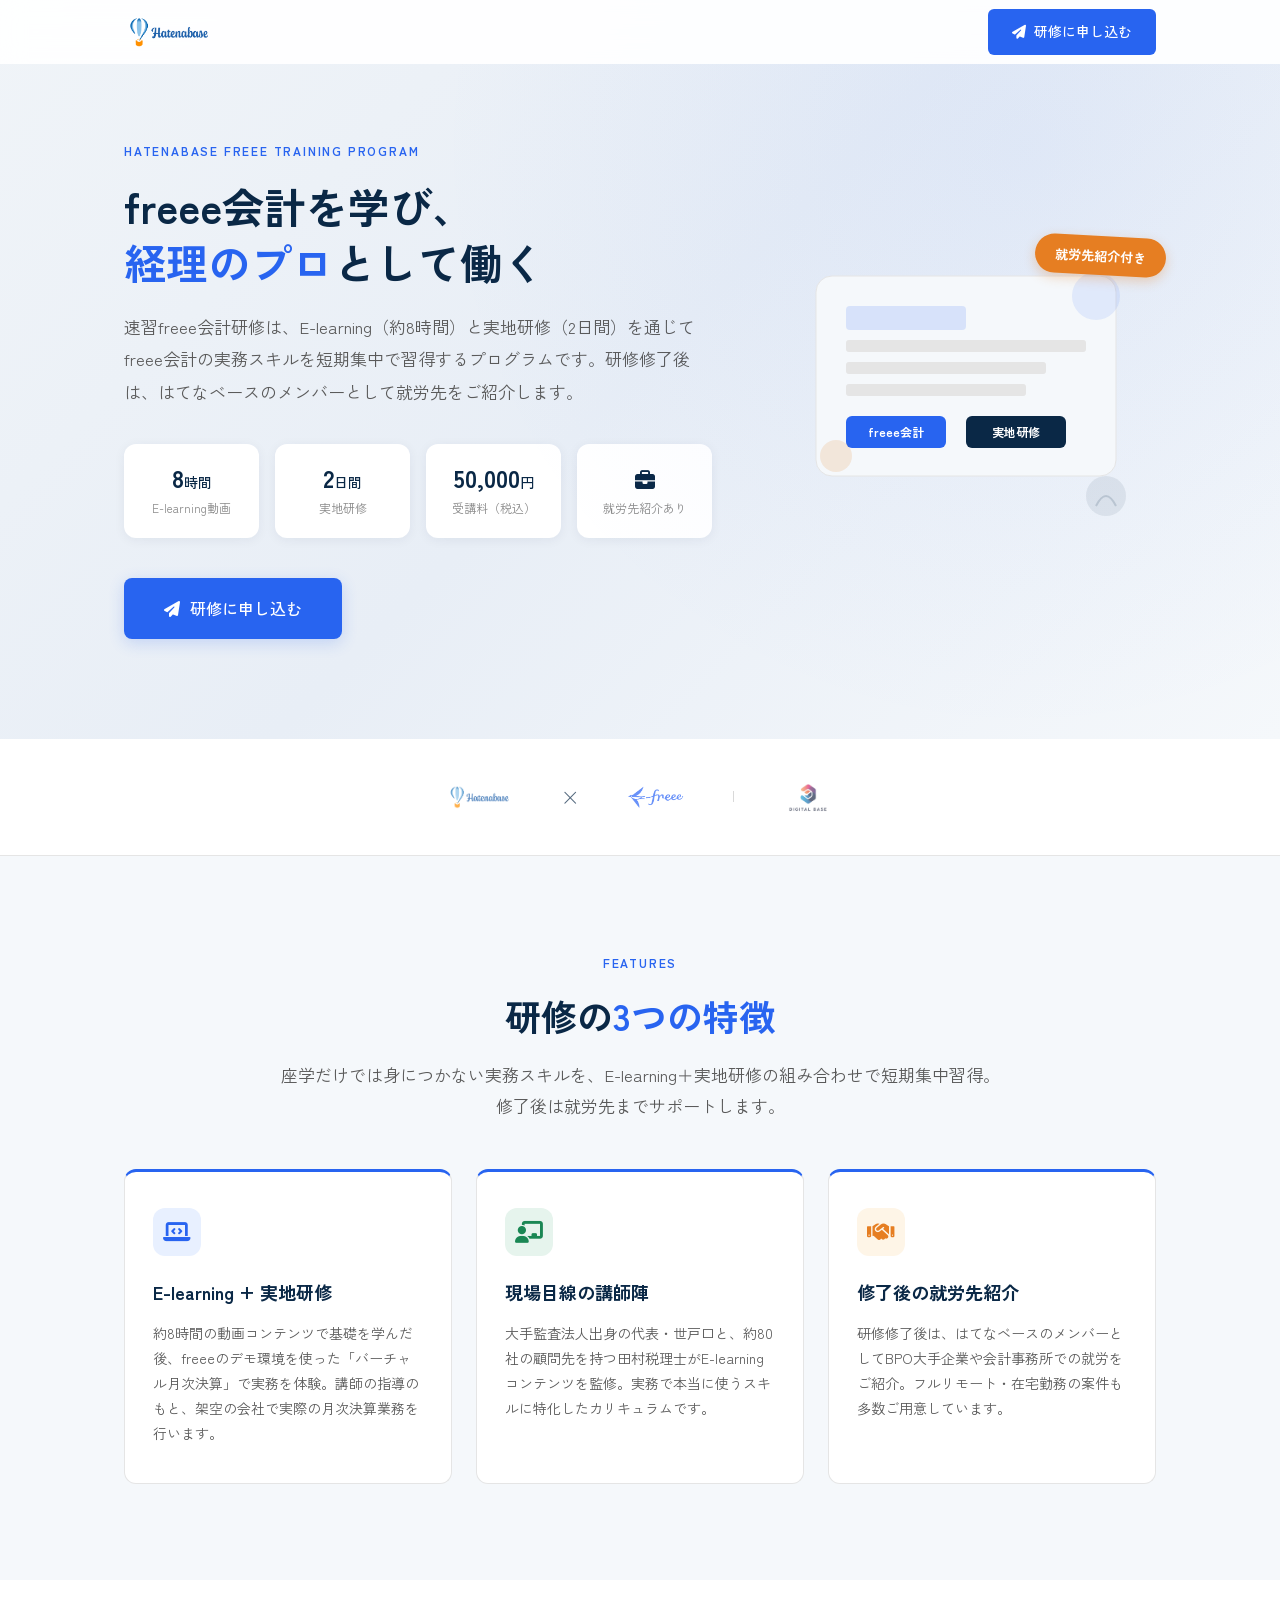
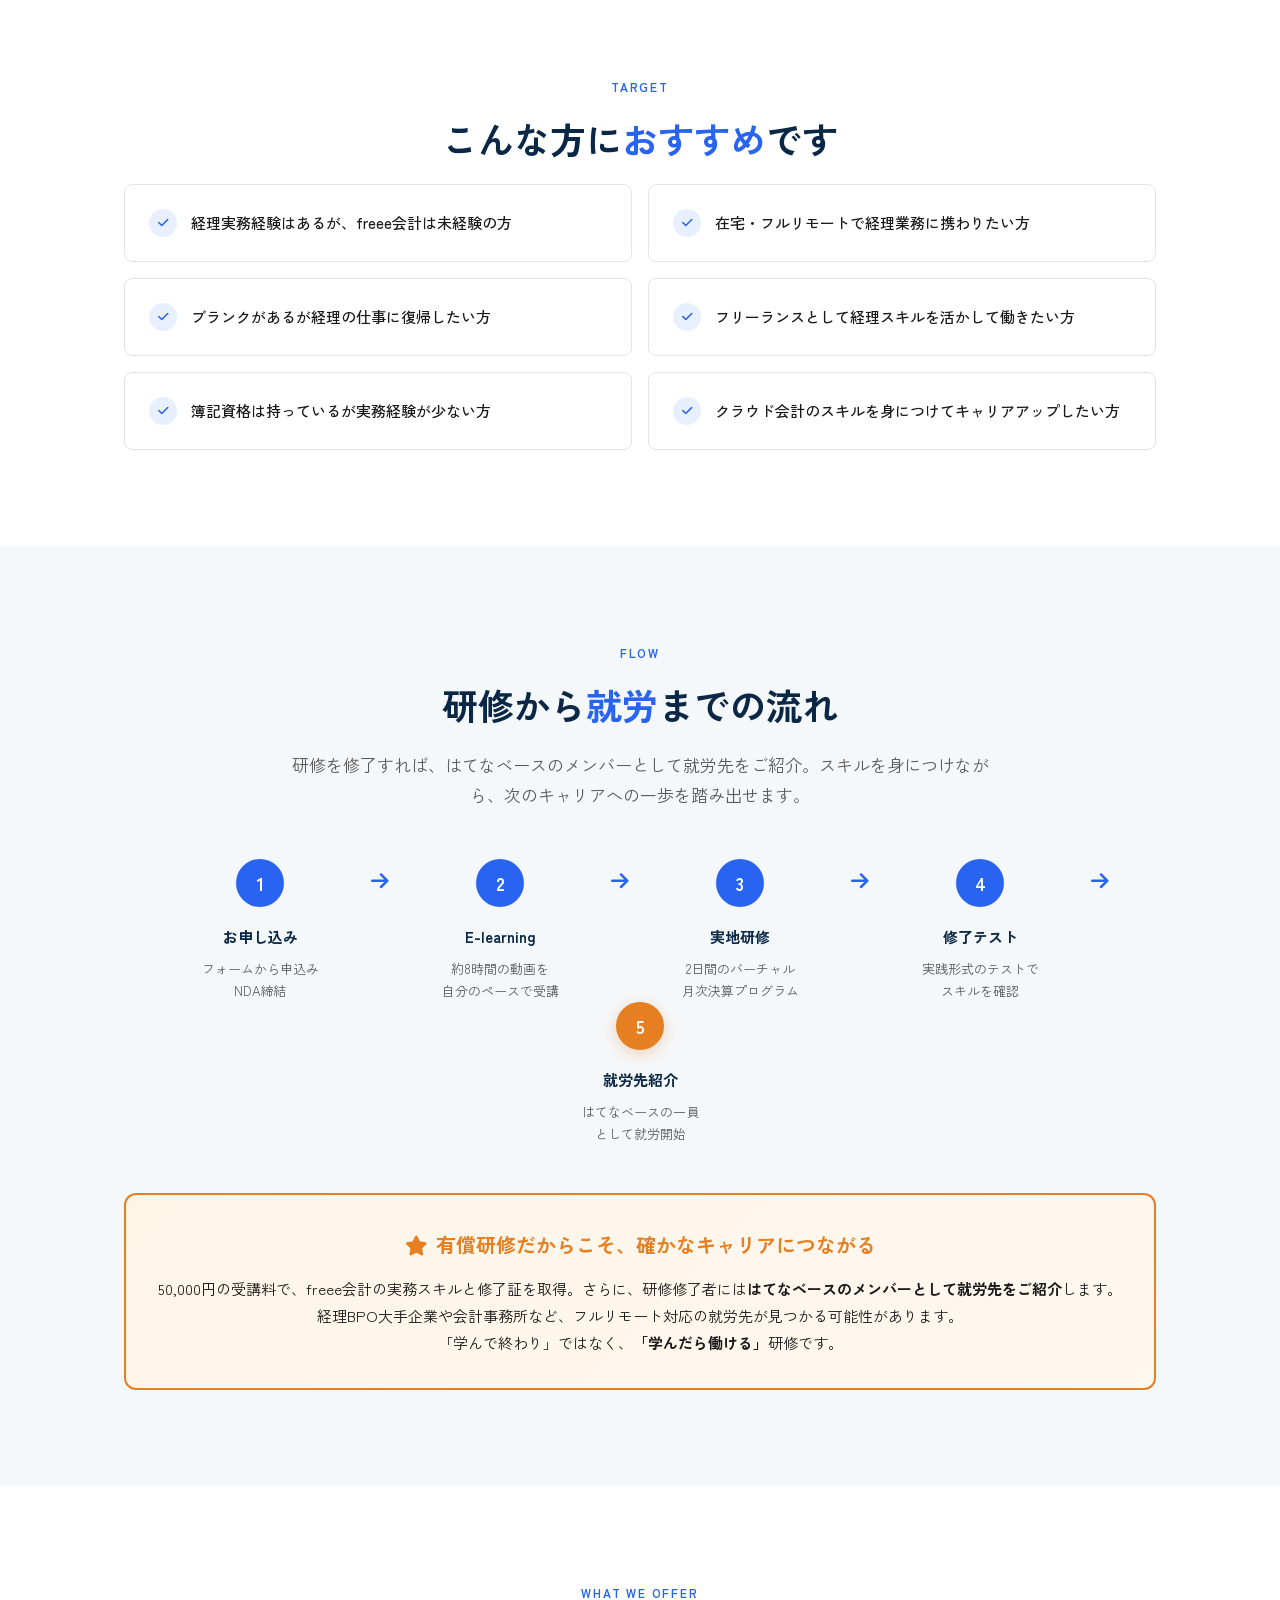
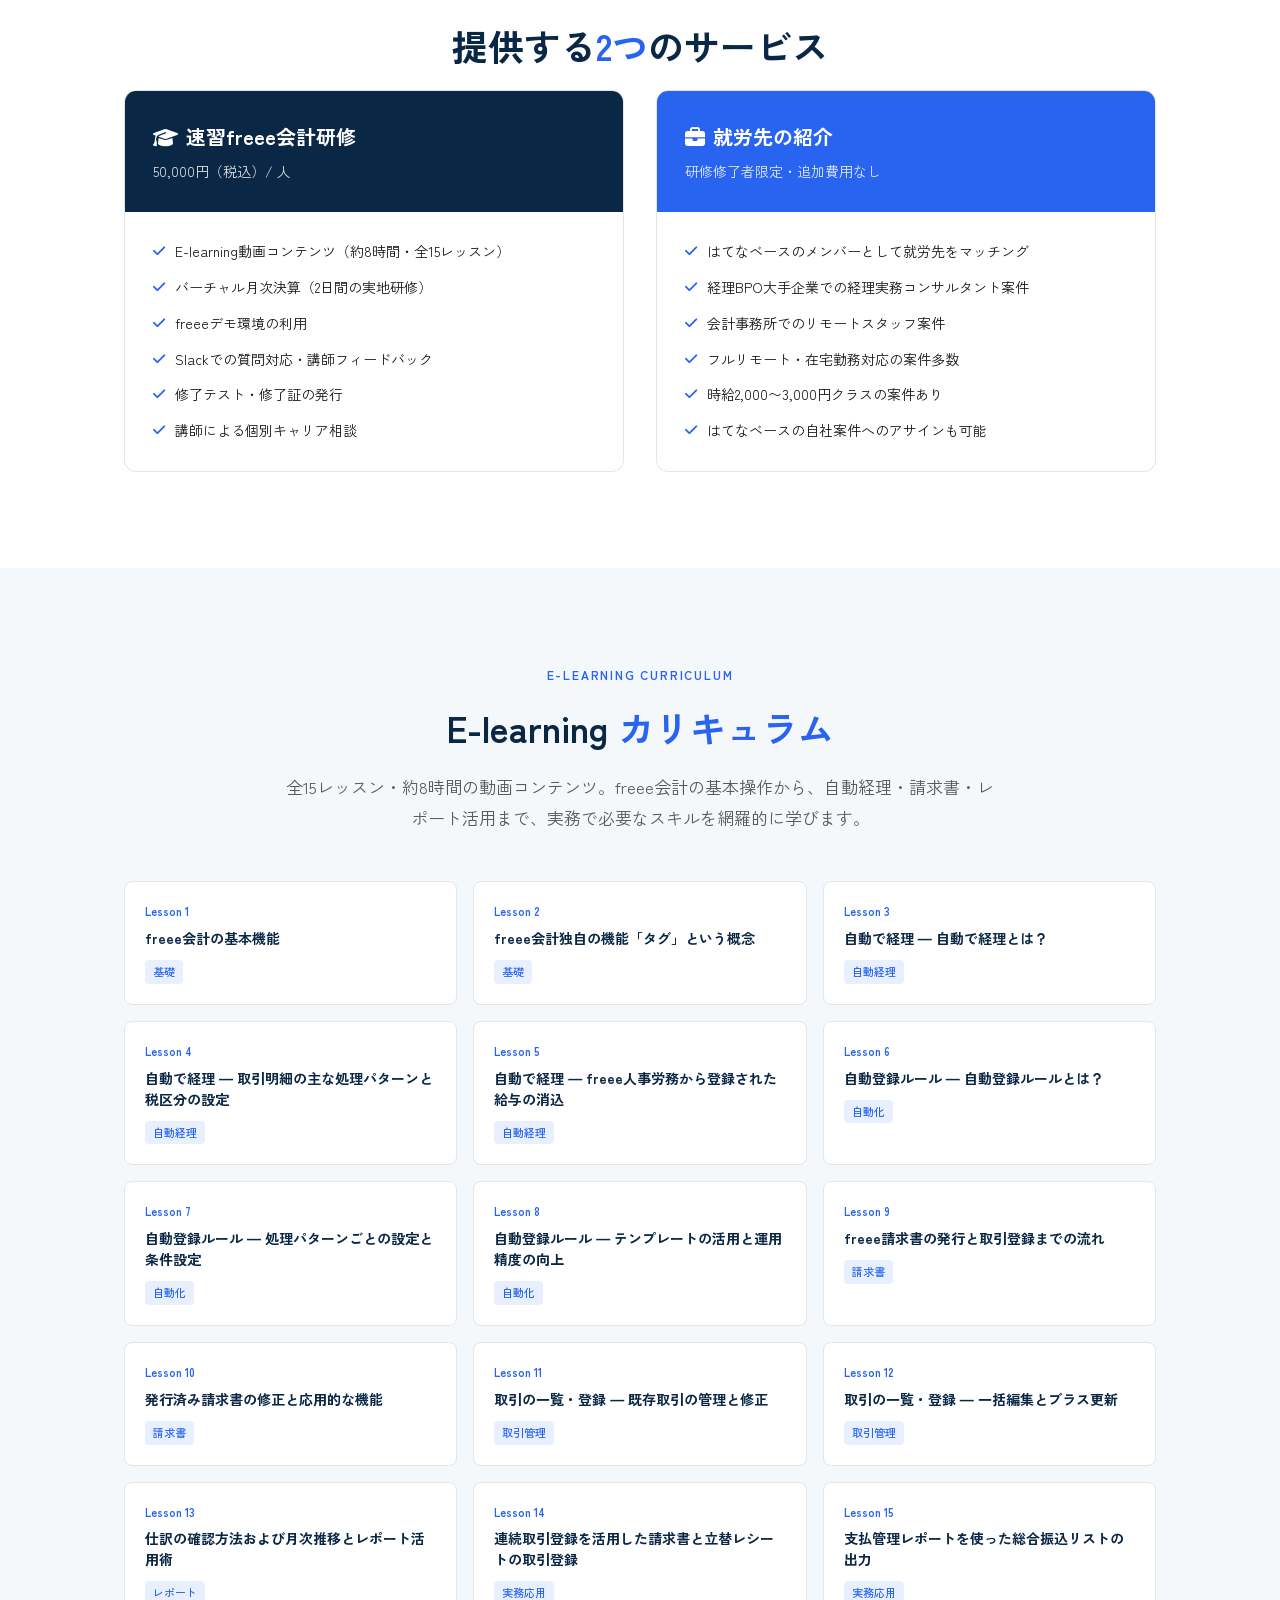
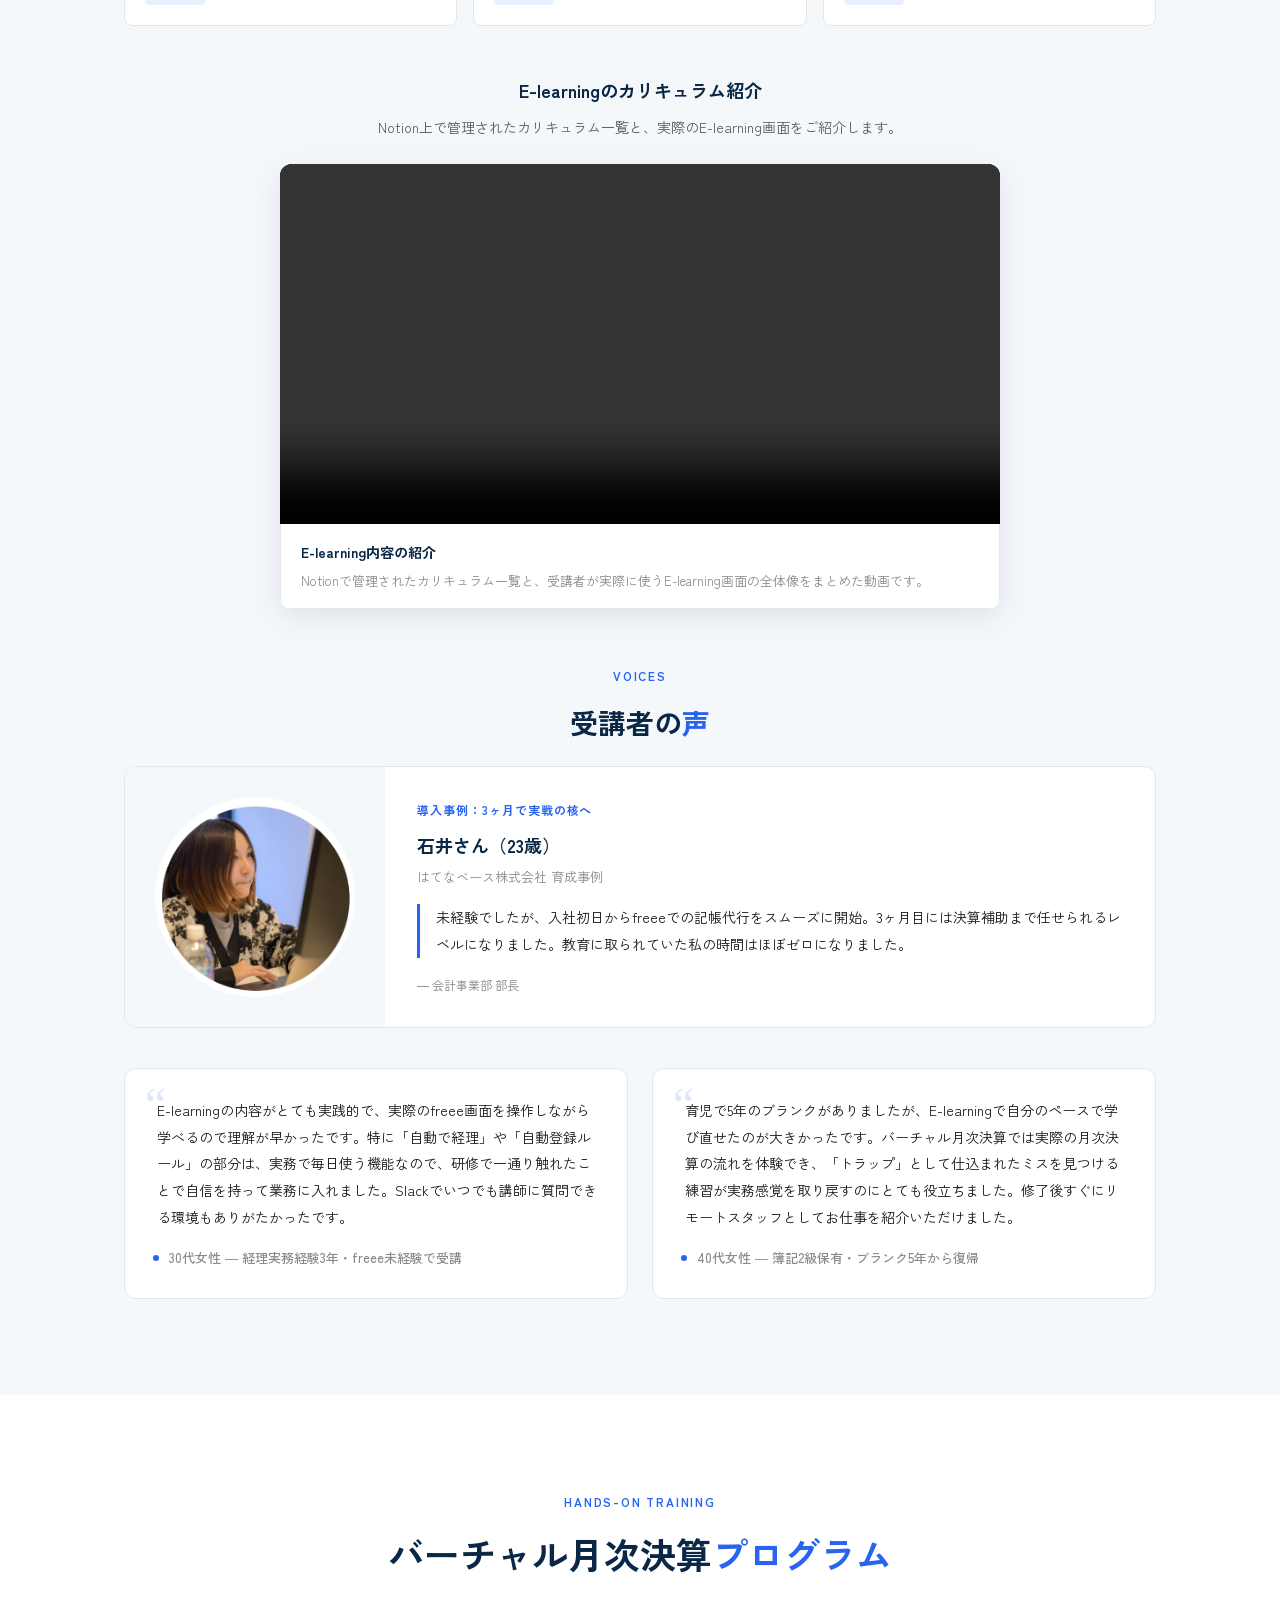
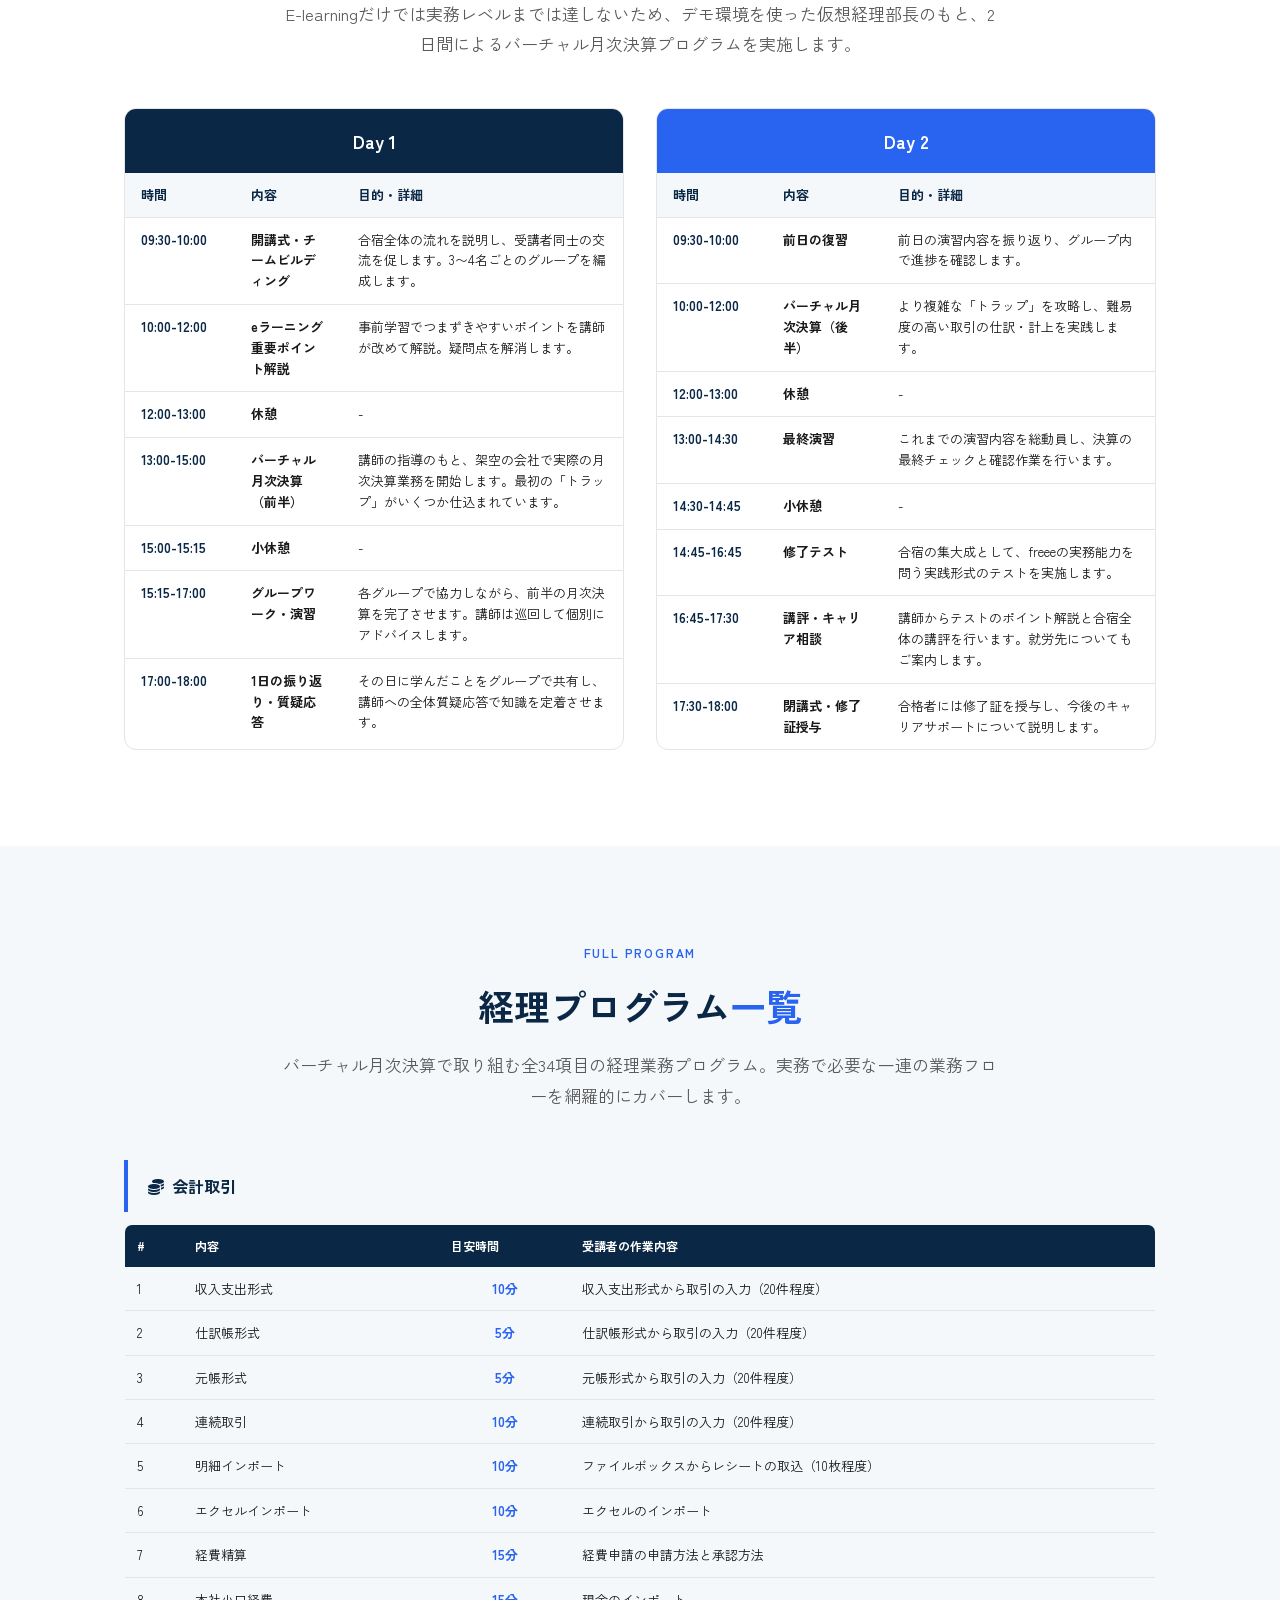
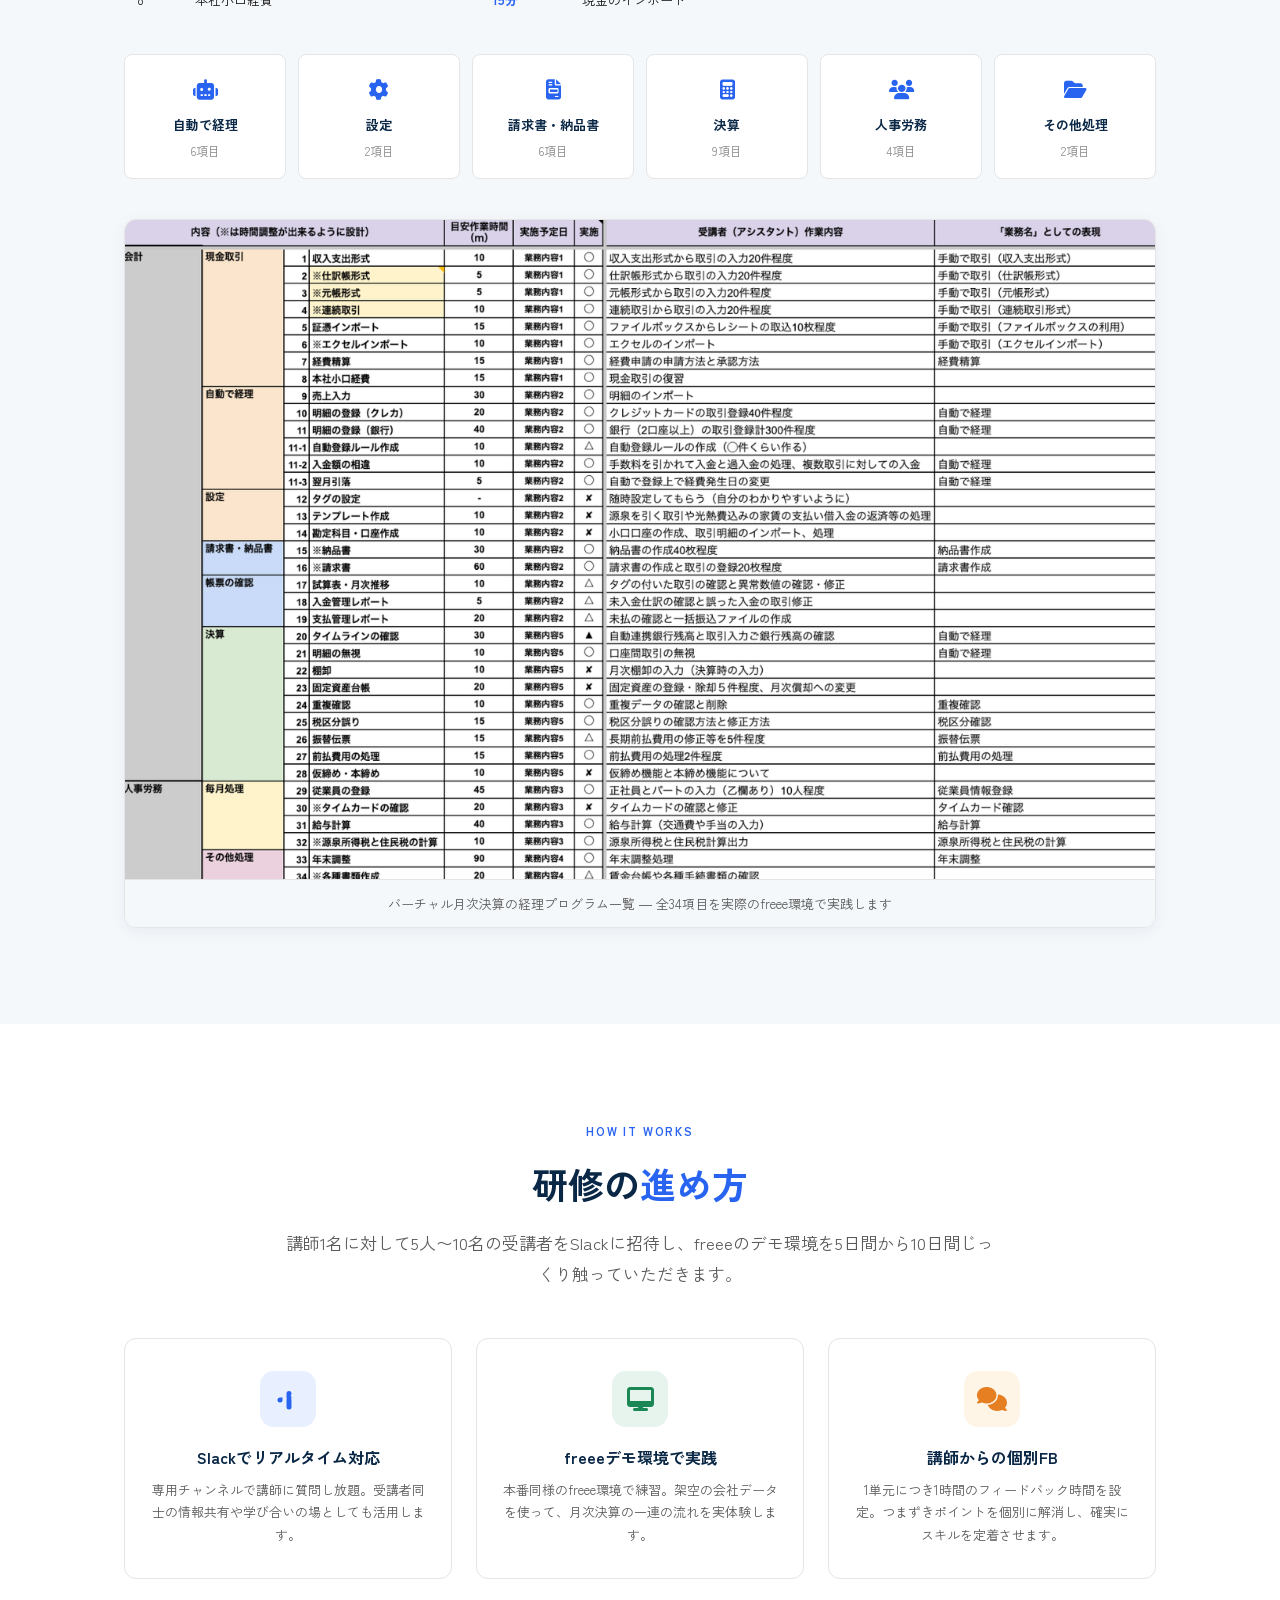
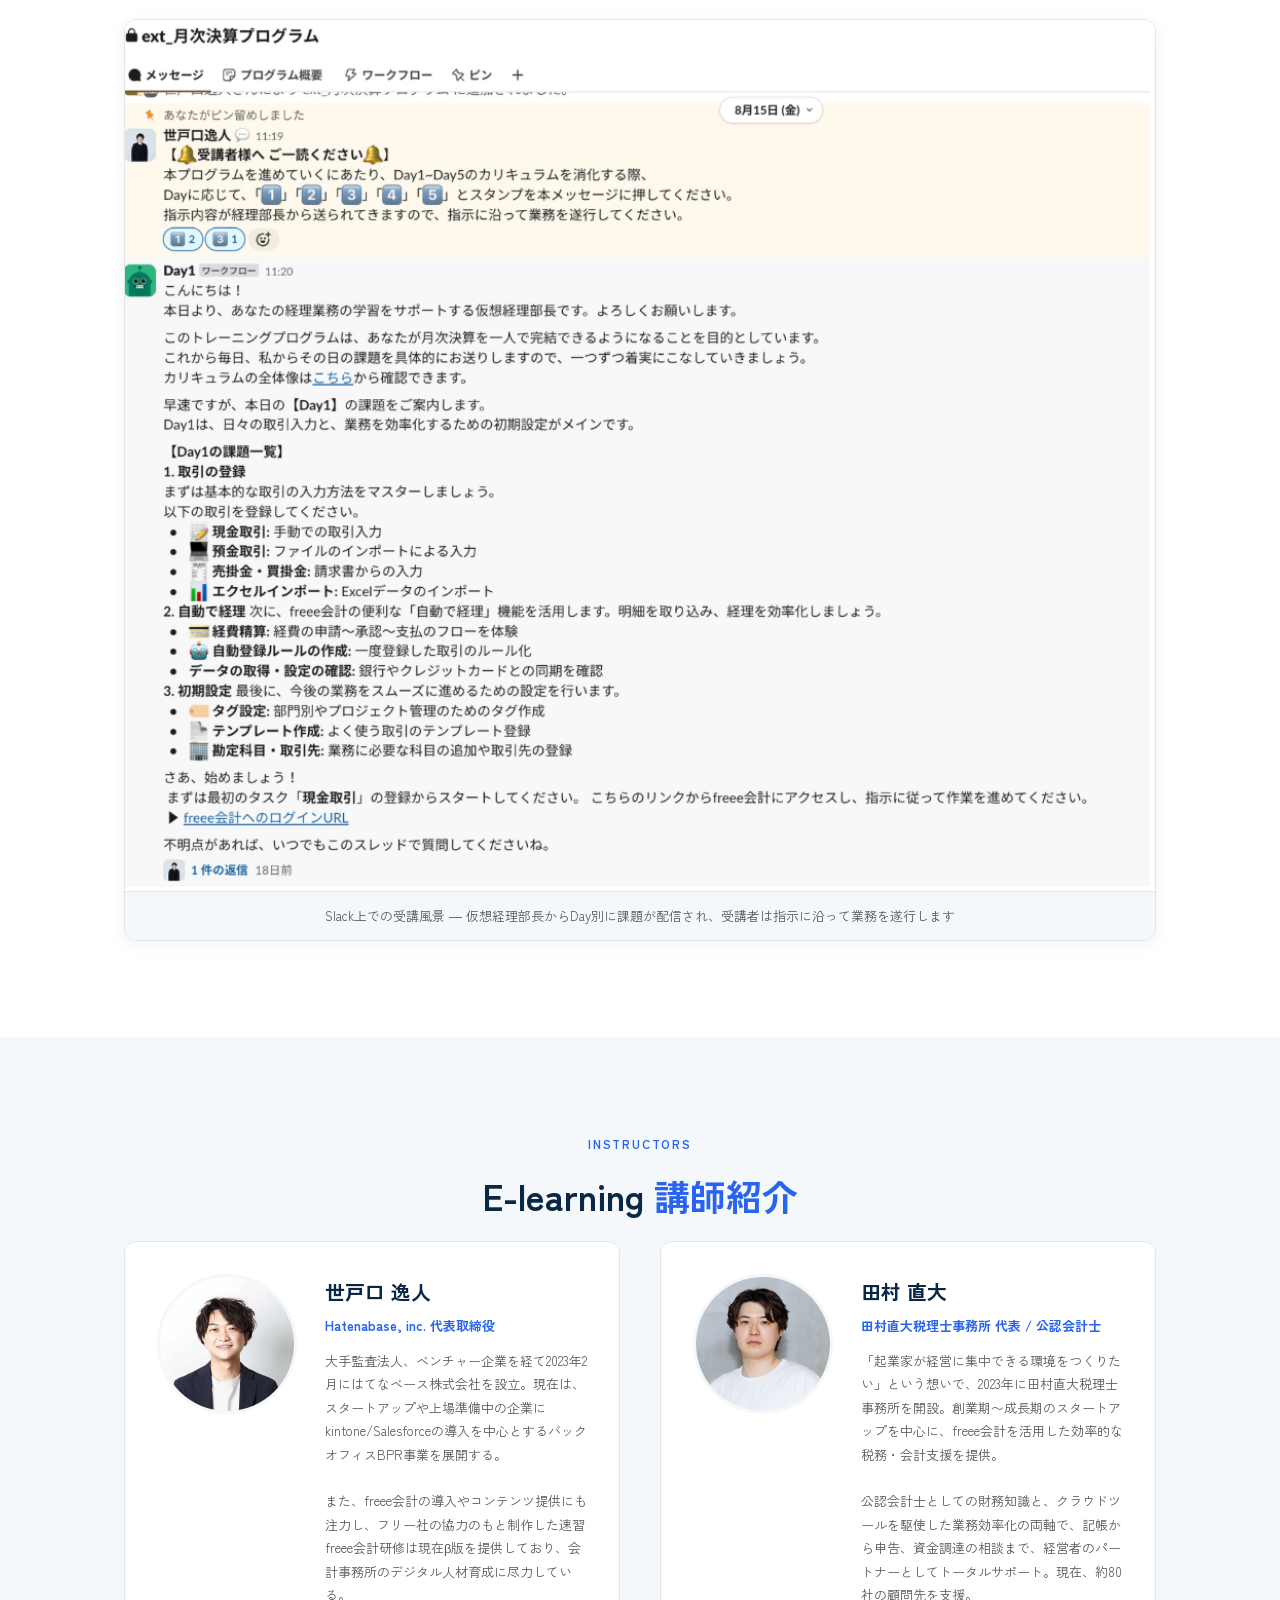
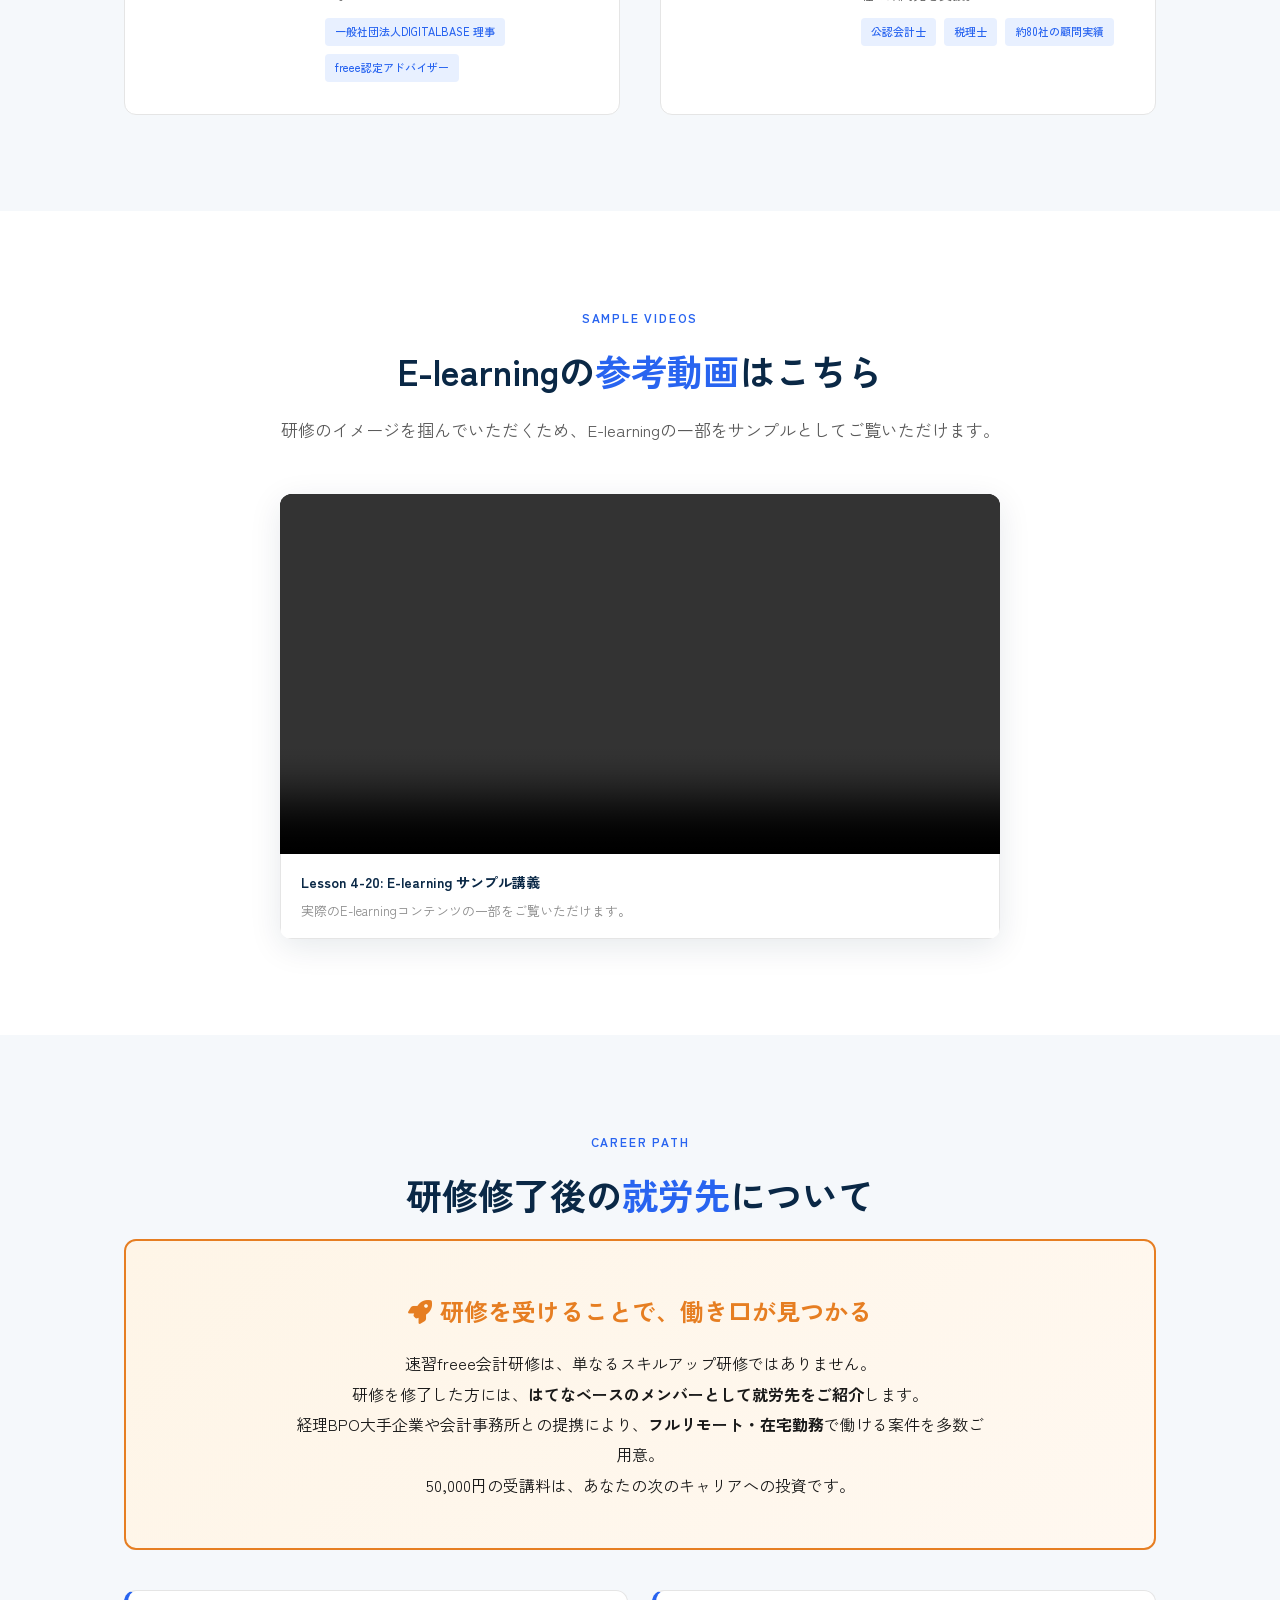
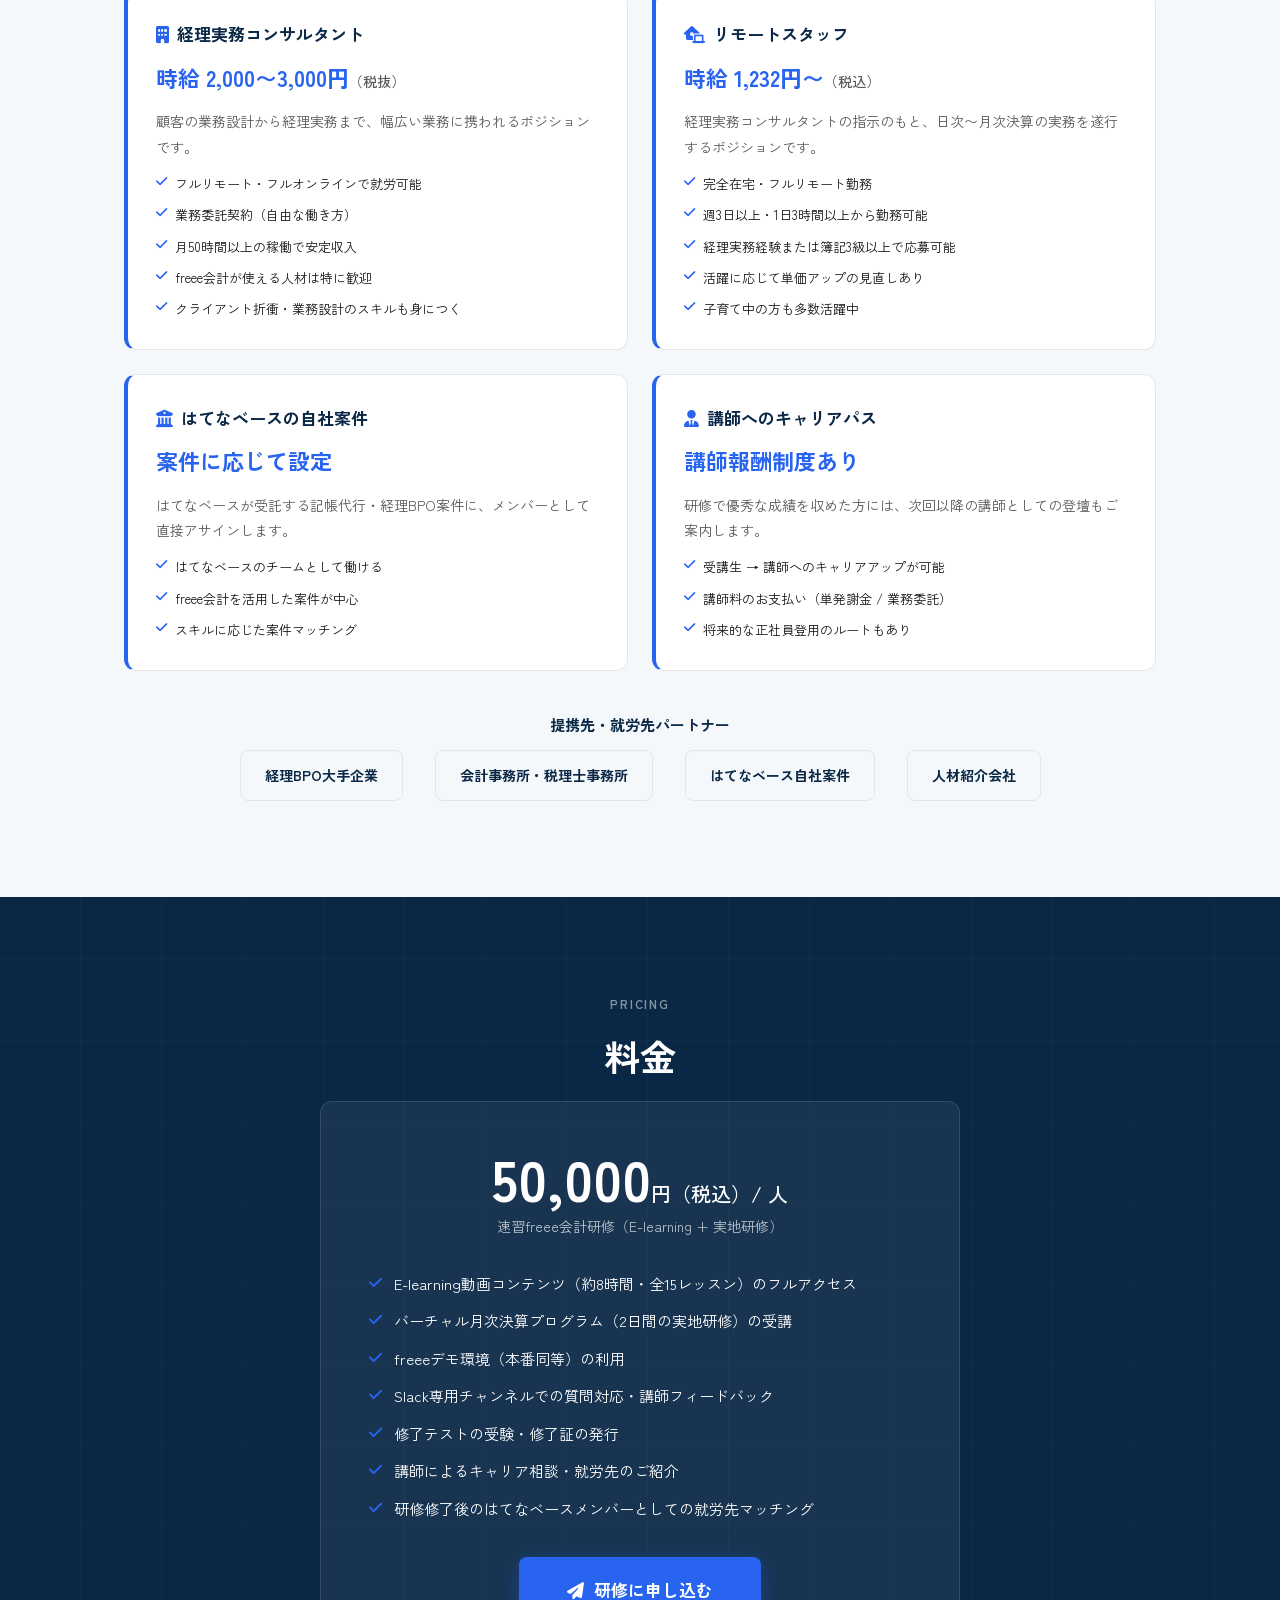
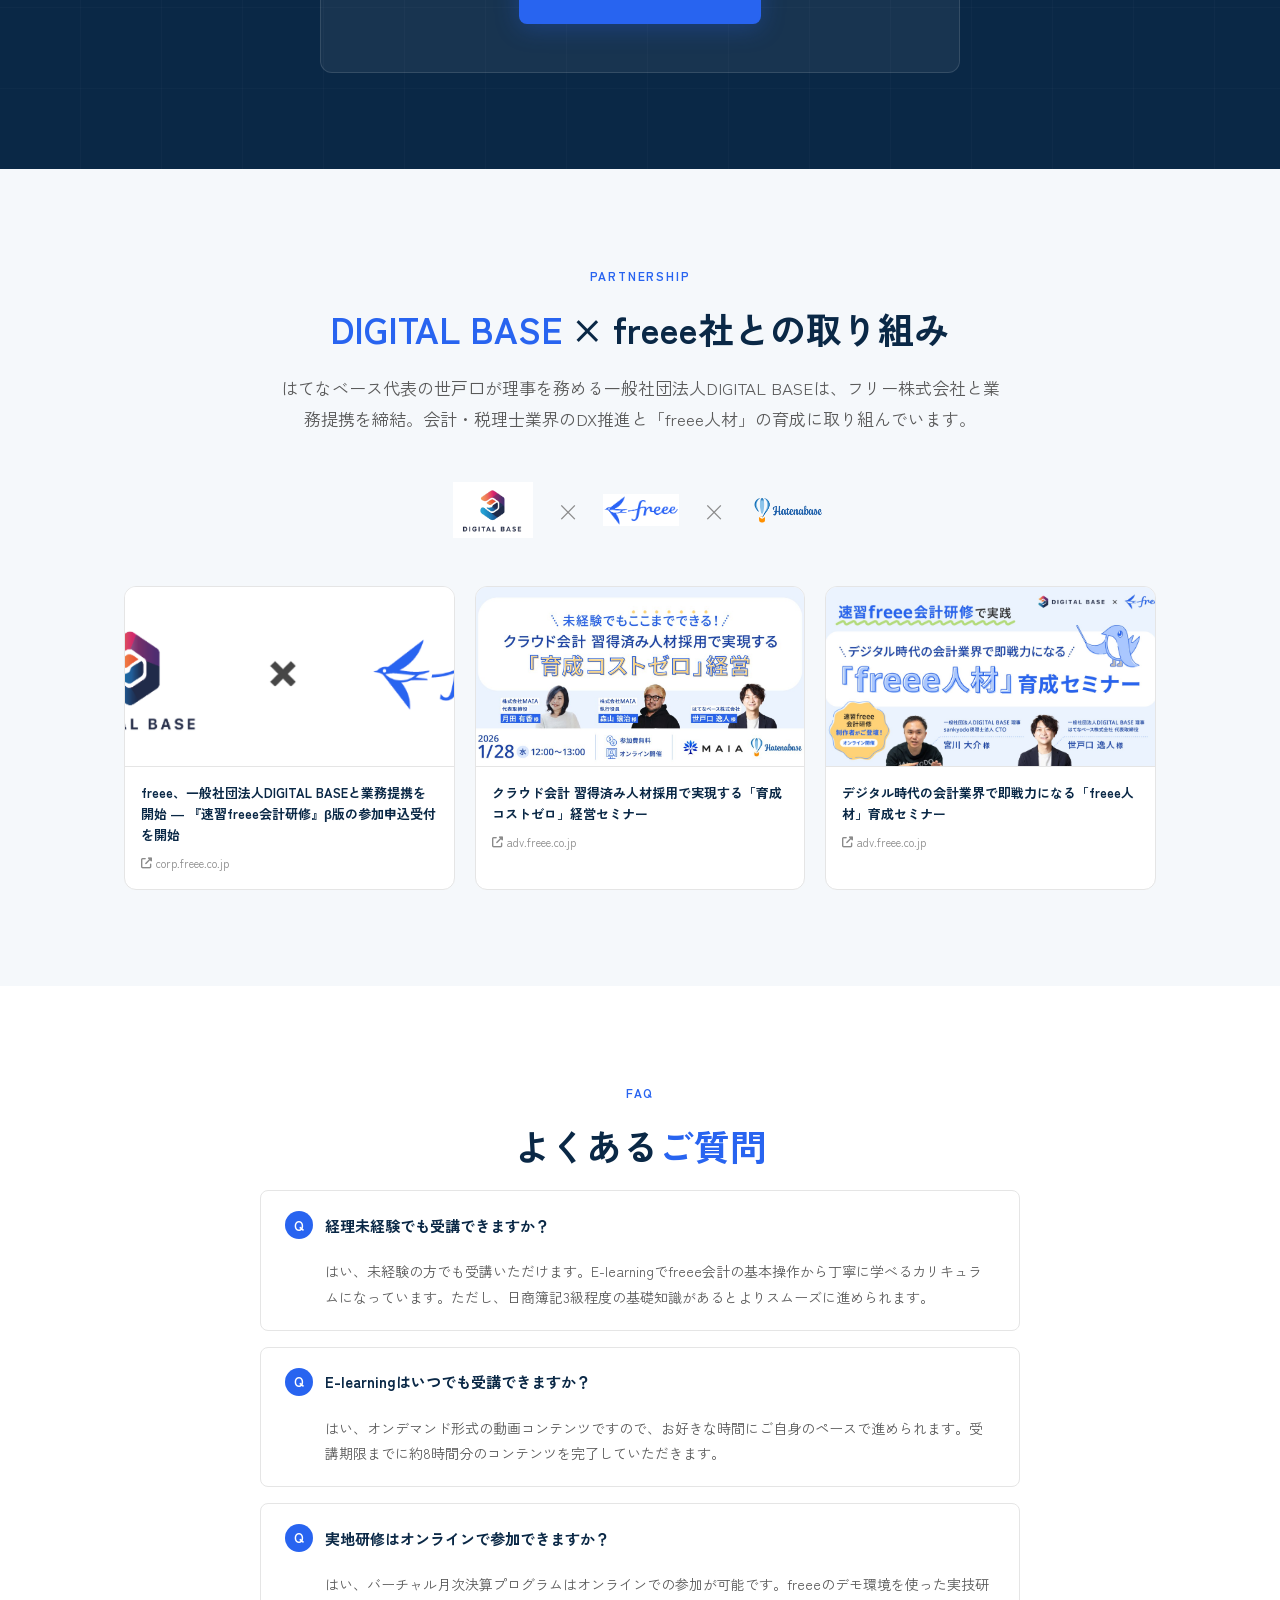
==== index.html @ 2924a0db "PDFスライド画像（pdf-page-54）をE-learningセクションから削除 Co-Authored-By: Claude Opus 4.6 <noreply@anthropic.com>" ====
<!DOCTYPE html>
<html lang="ja">
<head>
<meta charset="utf-8"/>
<meta name="viewport" content="width=device-width, initial-scale=1.0"/>
<title>速習freee会計研修 | Hatenabase, inc.</title>
<meta name="description" content="freee会計の実務スキルをE-learning＋実地研修で習得。研修修了後は就労先をご紹介。受講料50,000円（税込）。はてなベース株式会社が提供する会計人材育成プログラム。"/>
<link rel="preconnect" href="https://fonts.googleapis.com"/>
<link rel="preconnect" href="https://fonts.gstatic.com" crossorigin=""/>
<link href="https://fonts.googleapis.com/css2?family=Zen+Kaku+Gothic+New:wght@300;400;500;700&display=swap" rel="stylesheet"/>
<link href="https://cdnjs.cloudflare.com/ajax/libs/font-awesome/6.4.0/css/all.min.css" rel="stylesheet"/>
<style>
/* ===== Reset ===== */
*,*::before,*::after{box-sizing:border-box}
body,h1,h2,h3,h4,p,ul,ol,li,figure,blockquote,dl,dd{margin:0;padding:0}
img{max-width:100%;display:block}
a{text-decoration:none;color:inherit}
ul{list-style:none}
table{border-collapse:collapse;width:100%}

/* ===== Tokens ===== */
:root{
  --navy:#0A2846;
  --navy-90:rgba(10,40,70,0.9);
  --navy-06:rgba(10,40,70,0.06);
  --navy-12:rgba(10,40,70,0.12);
  --text:#191919;
  --sub:#5a5a5a;
  --muted:#8a8a8a;
  --border:#e5e5e5;
  --bg:#f5f8fb;
  --white:#ffffff;
  --accent:#2864F0;
  --accent-light:#e8f0ff;
  --green:#1a8754;
  --green-light:#e6f4ed;
  --orange:#e67e22;
  --orange-light:#fef5e7;
  --font:"Zen Kaku Gothic New",sans-serif;
  --ease:cubic-bezier(.25,.46,.45,.94);
  --r:12px;
  --r-sm:8px;
}
body{font-family:var(--font);font-size:16px;line-height:1.8;color:var(--text);background:var(--white);-webkit-font-smoothing:antialiased;overflow-x:hidden}

/* ===== Layout ===== */
.s-container{max-width:1080px;margin:0 auto;padding:0 24px}
.s-section{padding:96px 0}
.s-center{text-align:center}

/* ===== Typography ===== */
.s-eyebrow{font-size:12px;font-weight:700;letter-spacing:.15em;text-transform:uppercase;color:var(--accent);margin-bottom:16px}
.s-title{font-size:clamp(24px,4vw,36px);font-weight:700;color:var(--navy);line-height:1.4;margin-bottom:20px}
.s-title span{color:var(--accent)}
.s-subtitle{font-size:17px;color:var(--sub);max-width:720px;margin:0 auto 48px}
.s-section-lead{font-size:15px;color:var(--sub);max-width:800px;margin:0 auto 40px;line-height:1.9}

/* ===== Header ===== */
.s-header{position:fixed;top:0;left:0;width:100%;z-index:100;background:rgba(255,255,255,.92);backdrop-filter:blur(12px);-webkit-backdrop-filter:blur(12px);transition:box-shadow .3s var(--ease)}
.s-header.scrolled{box-shadow:0 1px 8px rgba(10,40,70,.08)}
.s-header-inner{display:flex;align-items:center;justify-content:space-between;height:64px}
.s-header-logo img{height:32px}
.s-header-cta{display:inline-flex;align-items:center;gap:8px;padding:10px 24px;background:var(--accent);color:#fff;font-size:14px;font-weight:500;border-radius:6px;transition:all .2s var(--ease)}
.s-header-cta:hover{background:#1b4fd0;transform:translateY(-1px)}

/* ===== Hero ===== */
.s-hero{padding:140px 0 100px;background:linear-gradient(135deg,#f0f4f8 0%,#e8eef6 50%,#f5f8fb 100%);position:relative;overflow:hidden}
.s-hero::before{content:'';position:absolute;inset:0;background:radial-gradient(circle at 80% 20%,rgba(40,100,240,.06) 0%,transparent 50%)}
.s-hero-inner{display:flex;align-items:center;gap:64px}
.s-hero-text{flex:1}
.s-hero-visual{flex:0 0 380px;position:relative}
.s-hero h1{font-size:clamp(28px,5vw,42px);font-weight:700;color:var(--navy);line-height:1.35;margin-bottom:20px}
.s-hero h1 em{font-style:normal;color:var(--accent)}
.s-hero-desc{font-size:17px;color:var(--sub);line-height:1.9;margin-bottom:36px}
.s-hero-metrics{display:grid;grid-template-columns:repeat(4,1fr);gap:16px;margin-bottom:40px}
.s-hero-metric{background:var(--white);padding:20px 16px;border-radius:var(--r);text-align:center;box-shadow:0 2px 12px rgba(10,40,70,.06)}
.s-hero-metric-num{font-size:24px;font-weight:700;color:var(--navy);line-height:1.2}
.s-hero-metric-num small{font-size:14px;font-weight:500}
.s-hero-metric-label{font-size:12px;color:var(--muted);margin-top:4px}
.s-hero-btn{display:inline-flex;align-items:center;gap:10px;padding:16px 40px;background:var(--accent);color:#fff;font-size:16px;font-weight:500;border-radius:8px;transition:all .2s var(--ease);box-shadow:0 4px 16px rgba(40,100,240,.2)}
.s-hero-btn:hover{background:#1b4fd0;transform:translateY(-2px);box-shadow:0 6px 24px rgba(40,100,240,.3)}
.s-hero-badge{position:absolute;top:20px;right:-10px;background:var(--orange);color:#fff;font-size:13px;font-weight:700;padding:8px 20px;border-radius:20px;transform:rotate(3deg);box-shadow:0 4px 12px rgba(230,126,34,.3)}

/* ===== Trust ===== */
.s-trust{padding:40px 0;border-bottom:1px solid var(--border)}
.s-trust-inner{display:flex;align-items:center;justify-content:center;gap:48px;flex-wrap:wrap}
.s-trust-item{display:flex;align-items:center;gap:8px;opacity:.7}
.s-trust-item img{height:28px}
.s-trust-item svg{height:28px}
.s-trust-label{font-size:12px;color:var(--muted);font-weight:500}

/* ===== Feature Cards ===== */
.s-features-grid{display:grid;grid-template-columns:repeat(3,1fr);gap:24px}
.s-feature-card{background:var(--white);border:1px solid var(--border);border-top:3px solid var(--accent);border-radius:var(--r);padding:36px 28px;transition:all .3s var(--ease)}
.s-feature-card:hover{transform:translateY(-4px);box-shadow:0 12px 32px rgba(10,40,70,.08)}
.s-feature-card .icon{width:48px;height:48px;border-radius:12px;display:flex;align-items:center;justify-content:center;margin-bottom:20px;font-size:22px}
.s-feature-card .icon.blue{background:var(--accent-light);color:var(--accent)}
.s-feature-card .icon.green{background:var(--green-light);color:var(--green)}
.s-feature-card .icon.orange{background:var(--orange-light);color:var(--orange)}
.s-feature-card h3{font-size:18px;font-weight:700;color:var(--navy);margin-bottom:12px}
.s-feature-card p{font-size:14px;color:var(--sub);line-height:1.8}

/* ===== Target Audience ===== */
.s-target-grid{display:grid;grid-template-columns:repeat(2,1fr);gap:16px}
.s-target-item{display:flex;align-items:flex-start;gap:14px;background:var(--white);border:1px solid var(--border);border-radius:var(--r-sm);padding:24px;transition:all .2s var(--ease)}
.s-target-item:hover{border-color:var(--accent);background:var(--accent-light)}
.s-target-item .check{flex-shrink:0;width:28px;height:28px;border-radius:50%;background:var(--accent-light);color:var(--accent);display:flex;align-items:center;justify-content:center;font-size:14px}
.s-target-item p{font-size:15px;font-weight:500;color:var(--text)}

/* ===== Flow ===== */
.s-flow-steps{display:flex;align-items:flex-start;gap:0;position:relative;flex-wrap:wrap;justify-content:center}
.s-flow-step{flex:0 0 200px;text-align:center;position:relative;padding:0 8px}
.s-flow-step-num{width:48px;height:48px;border-radius:50%;background:var(--accent);color:#fff;font-size:18px;font-weight:700;display:flex;align-items:center;justify-content:center;margin:0 auto 16px;position:relative;z-index:2}
.s-flow-step-num.highlight{background:var(--orange);box-shadow:0 4px 16px rgba(230,126,34,.3)}
.s-flow-step h4{font-size:15px;font-weight:700;color:var(--navy);margin-bottom:8px}
.s-flow-step p{font-size:13px;color:var(--sub);line-height:1.7}
.s-flow-arrow{flex:0 0 40px;display:flex;align-items:center;justify-content:center;padding-top:12px;color:var(--accent);font-size:20px}
.s-flow-highlight{margin-top:48px;background:linear-gradient(135deg,var(--orange-light),#fff8f0);border:2px solid var(--orange);border-radius:var(--r);padding:32px;text-align:center}
.s-flow-highlight h3{font-size:20px;font-weight:700;color:var(--orange);margin-bottom:12px}
.s-flow-highlight p{font-size:15px;color:var(--text);line-height:1.8}

/* ===== Offerings ===== */
.s-offer-grid{display:grid;grid-template-columns:repeat(2,1fr);gap:32px}
.s-offer-card{border:1px solid var(--border);border-radius:var(--r);overflow:hidden;transition:all .3s var(--ease)}
.s-offer-card:hover{box-shadow:0 8px 24px rgba(10,40,70,.08)}
.s-offer-card-header{padding:28px;background:var(--navy);color:#fff}
.s-offer-card-header.accent{background:var(--accent)}
.s-offer-card-header h3{font-size:20px;font-weight:700;margin-bottom:4px}
.s-offer-card-header .price{font-size:14px;opacity:.85}
.s-offer-card-body{padding:28px}
.s-offer-card-body ul{display:flex;flex-direction:column;gap:12px}
.s-offer-card-body li{display:flex;align-items:flex-start;gap:10px;font-size:14px;color:var(--text);line-height:1.7}
.s-offer-card-body li i{color:var(--accent);margin-top:4px;flex-shrink:0}

/* ===== Curriculum ===== */
.s-curriculum-grid{display:grid;grid-template-columns:repeat(3,1fr);gap:16px}
.s-curriculum-item{background:var(--white);border:1px solid var(--border);border-radius:var(--r-sm);padding:20px;transition:all .2s var(--ease)}
.s-curriculum-item:hover{border-color:var(--accent);box-shadow:0 4px 12px rgba(40,100,240,.08)}
.s-curriculum-item .num{font-size:11px;font-weight:700;color:var(--accent);margin-bottom:6px}
.s-curriculum-item h4{font-size:14px;font-weight:600;color:var(--navy);line-height:1.5;margin-bottom:6px}
.s-curriculum-item .tag{display:inline-block;font-size:11px;padding:2px 8px;border-radius:4px;background:var(--accent-light);color:var(--accent);font-weight:500}

/* ===== Schedule Table ===== */
.s-schedule-wrap{display:grid;grid-template-columns:repeat(2,1fr);gap:32px}
.s-schedule-day{background:var(--white);border:1px solid var(--border);border-radius:var(--r);overflow:hidden}
.s-schedule-day-header{background:var(--navy);color:#fff;padding:16px 24px;font-size:18px;font-weight:700;text-align:center}
.s-schedule-day-header.day2{background:var(--accent)}
.s-schedule-day table{width:100%}
.s-schedule-day th{background:var(--bg);font-size:13px;font-weight:600;color:var(--navy);padding:10px 16px;text-align:left;border-bottom:1px solid var(--border)}
.s-schedule-day td{font-size:13px;color:var(--text);padding:12px 16px;border-bottom:1px solid var(--border);vertical-align:top;line-height:1.6}
.s-schedule-day tr:last-child td{border-bottom:none}
.s-schedule-day .time{font-weight:600;white-space:nowrap;color:var(--navy);width:110px}
.s-schedule-day .content{font-weight:600}

/* ===== Program Table ===== */
.s-program-section{margin-bottom:32px}
.s-program-section h3{font-size:16px;font-weight:700;color:var(--navy);padding:12px 20px;background:var(--bg);border-left:4px solid var(--accent);border-radius:0 var(--r-sm) var(--r-sm) 0;margin-bottom:12px}
.s-program-table{width:100%;border:1px solid var(--border);border-radius:var(--r-sm);overflow:hidden}
.s-program-table th{background:var(--navy);color:#fff;font-size:12px;font-weight:600;padding:10px 12px;text-align:left}
.s-program-table td{font-size:13px;padding:10px 12px;border-bottom:1px solid var(--border);color:var(--text)}
.s-program-table tr:last-child td{border-bottom:none}
.s-program-table tr:hover td{background:var(--accent-light)}
.s-program-table .est{text-align:center;font-weight:600;color:var(--accent)}

/* ===== Communication ===== */
.s-comm-grid{display:grid;grid-template-columns:repeat(3,1fr);gap:24px}
.s-comm-card{background:var(--white);border:1px solid var(--border);border-radius:var(--r);padding:32px 24px;text-align:center;transition:all .3s var(--ease)}
.s-comm-card:hover{transform:translateY(-2px);box-shadow:0 8px 24px rgba(10,40,70,.06)}
.s-comm-card .icon-wrap{width:56px;height:56px;border-radius:14px;display:flex;align-items:center;justify-content:center;margin:0 auto 16px}
.s-comm-card h4{font-size:16px;font-weight:700;color:var(--navy);margin-bottom:8px}
.s-comm-card p{font-size:13px;color:var(--sub);line-height:1.7}

/* ===== Instructor ===== */
.s-instructor-grid{display:grid;grid-template-columns:repeat(2,1fr);gap:40px}
.s-instructor-card{display:flex;gap:28px;background:var(--white);border:1px solid var(--border);border-radius:var(--r);padding:32px;transition:all .3s var(--ease)}
.s-instructor-card:hover{box-shadow:0 8px 24px rgba(10,40,70,.06)}
.s-instructor-photo{flex-shrink:0;width:140px;height:140px;border-radius:50%;overflow:hidden;border:3px solid var(--bg)}
.s-instructor-photo img{width:100%;height:100%;object-fit:cover}
.s-instructor-photo .placeholder{width:100%;height:100%;background:var(--navy);display:flex;align-items:center;justify-content:center;color:#fff;font-size:36px;font-weight:700}
.s-instructor-info h3{font-size:20px;font-weight:700;color:var(--navy);margin-bottom:4px}
.s-instructor-info .role{font-size:13px;color:var(--accent);font-weight:600;margin-bottom:12px}
.s-instructor-info p{font-size:13px;color:var(--sub);line-height:1.8}
.s-instructor-info .badges{display:flex;gap:8px;flex-wrap:wrap;margin-top:12px}
.s-instructor-info .badge{font-size:11px;padding:4px 10px;border-radius:4px;background:var(--accent-light);color:var(--accent);font-weight:500}

/* ===== Video Placeholder ===== */
.s-video-placeholder{background:var(--white);border:2px dashed var(--border);border-radius:var(--r);padding:64px 32px;text-align:center;max-width:640px;margin:0 auto}
.s-video-placeholder i{font-size:48px;color:var(--muted);margin-bottom:16px}
.s-video-placeholder h3{font-size:18px;color:var(--navy);margin-bottom:8px}
.s-video-placeholder p{font-size:14px;color:var(--muted)}

/* ===== Employment ===== */
.s-employ-hero{background:linear-gradient(135deg,var(--orange-light),#fff8f0);border:2px solid var(--orange);border-radius:var(--r);padding:48px;margin-bottom:40px;text-align:center}
.s-employ-hero h3{font-size:24px;font-weight:700;color:var(--orange);margin-bottom:16px}
.s-employ-hero p{font-size:16px;color:var(--text);line-height:1.9;max-width:700px;margin:0 auto}
.s-employ-grid{display:grid;grid-template-columns:repeat(2,1fr);gap:24px}
.s-employ-card{background:var(--white);border:1px solid var(--border);border-radius:var(--r);padding:28px;border-left:4px solid var(--accent)}
.s-employ-card h4{font-size:17px;font-weight:700;color:var(--navy);margin-bottom:8px}
.s-employ-card .wage{font-size:22px;font-weight:700;color:var(--accent);margin-bottom:12px}
.s-employ-card .wage small{font-size:14px;font-weight:500;color:var(--sub)}
.s-employ-card p{font-size:14px;color:var(--sub);line-height:1.8}
.s-employ-card ul{margin-top:12px;display:flex;flex-direction:column;gap:8px}
.s-employ-card li{font-size:13px;color:var(--text);display:flex;align-items:flex-start;gap:8px}
.s-employ-card li i{color:var(--accent);margin-top:3px;flex-shrink:0}
.s-employ-partners{margin-top:40px;text-align:center}
.s-employ-partners p{font-size:14px;color:var(--sub);margin-bottom:16px}
.s-employ-partner-logos{display:flex;align-items:center;justify-content:center;gap:32px;flex-wrap:wrap}
.s-employ-partner-logos .partner{font-size:14px;color:var(--navy);font-weight:600;padding:12px 24px;background:var(--bg);border-radius:var(--r-sm);border:1px solid var(--border)}

/* ===== Pricing ===== */
.s-pricing{background:var(--navy);color:#fff;position:relative;overflow:hidden}
.s-pricing::before{content:'';position:absolute;inset:0;background:repeating-linear-gradient(90deg,transparent,transparent 80px,rgba(255,255,255,.02) 80px,rgba(255,255,255,.02) 81px),repeating-linear-gradient(0deg,transparent,transparent 80px,rgba(255,255,255,.02) 80px,rgba(255,255,255,.02) 81px)}
.s-pricing .s-eyebrow{color:rgba(255,255,255,.5)}
.s-pricing .s-title{color:#fff}
.s-pricing-card{background:rgba(255,255,255,.06);border:1px solid rgba(255,255,255,.12);border-radius:var(--r);padding:48px;max-width:640px;margin:0 auto;text-align:center;position:relative}
.s-pricing-amount{font-size:56px;font-weight:700;margin-bottom:8px;line-height:1}
.s-pricing-amount small{font-size:20px;font-weight:500}
.s-pricing-note{font-size:14px;opacity:.7;margin-bottom:32px}
.s-pricing-includes{text-align:left;display:flex;flex-direction:column;gap:12px}
.s-pricing-includes li{display:flex;align-items:flex-start;gap:12px;font-size:15px;line-height:1.7}
.s-pricing-includes li i{color:var(--accent);margin-top:4px;flex-shrink:0}
.s-pricing-btn{display:inline-flex;align-items:center;gap:10px;padding:18px 48px;background:var(--accent);color:#fff;font-size:17px;font-weight:600;border-radius:8px;transition:all .2s var(--ease);margin-top:36px;box-shadow:0 4px 24px rgba(40,100,240,.3)}
.s-pricing-btn:hover{background:#1b4fd0;transform:translateY(-2px)}

/* ===== FAQ ===== */
.s-faq-list{max-width:760px;margin:0 auto;display:flex;flex-direction:column;gap:16px}
.s-faq-item{border:1px solid var(--border);border-radius:var(--r-sm);overflow:hidden}
.s-faq-q{padding:20px 24px;font-size:15px;font-weight:600;color:var(--navy);cursor:pointer;display:flex;align-items:center;gap:12px;transition:background .2s}
.s-faq-q:hover{background:var(--bg)}
.s-faq-q::before{content:'Q';flex-shrink:0;width:28px;height:28px;border-radius:50%;background:var(--accent);color:#fff;display:flex;align-items:center;justify-content:center;font-size:13px;font-weight:700}
.s-faq-a{padding:0 24px 20px 64px;font-size:14px;color:var(--sub);line-height:1.8}

/* ===== CTA ===== */
.s-cta{background:linear-gradient(135deg,#e8eef6,#f0f4f8);padding:96px 0;text-align:center}
.s-cta h2{font-size:clamp(22px,4vw,32px);font-weight:700;color:var(--navy);margin-bottom:16px}
.s-cta p{font-size:16px;color:var(--sub);margin-bottom:36px;max-width:600px;margin-left:auto;margin-right:auto}
.s-cta-btn{display:inline-flex;align-items:center;gap:10px;padding:20px 56px;background:var(--accent);color:#fff;font-size:18px;font-weight:600;border-radius:8px;transition:all .2s var(--ease);box-shadow:0 4px 24px rgba(40,100,240,.2)}
.s-cta-btn:hover{background:#1b4fd0;transform:translateY(-2px);box-shadow:0 8px 32px rgba(40,100,240,.3)}

/* ===== Footer ===== */
.s-footer{background:var(--navy);padding:40px 0;text-align:center}
.s-footer-logo img{height:28px;margin:0 auto 16px;opacity:.8}
.s-footer-copy{font-size:12px;color:rgba(255,255,255,.4)}

/* ===== Testimonials ===== */
.s-testimonial-grid{display:grid;grid-template-columns:repeat(2,1fr);gap:24px;margin-top:40px}
.s-testimonial{background:var(--white);border:1px solid var(--border);border-radius:var(--r);padding:28px;position:relative}
.s-testimonial::before{content:'\201C';position:absolute;top:12px;left:20px;font-size:48px;color:var(--accent);opacity:.15;line-height:1;font-family:serif}
.s-testimonial p{font-size:14px;color:var(--text);line-height:1.9;padding-left:4px}
.s-testimonial .s-testimonial-author{margin-top:16px;display:flex;align-items:center;gap:10px;font-size:13px;color:var(--muted);font-weight:500}
.s-testimonial .s-testimonial-author .dot{width:6px;height:6px;border-radius:50%;background:var(--accent)}
.s-testimonial-featured{background:var(--white);border:1px solid var(--border);border-radius:var(--r);overflow:hidden;display:flex;align-items:stretch;margin-top:24px}
.s-testimonial-featured-photo{flex:0 0 260px;overflow:hidden}
.s-testimonial-featured-photo img{width:100%;height:100%;object-fit:cover}
.s-testimonial-featured-body{flex:1;padding:32px;display:flex;flex-direction:column;justify-content:center}
.s-testimonial-featured-body .case-label{font-size:12px;font-weight:700;color:var(--accent);letter-spacing:.08em;margin-bottom:8px}
.s-testimonial-featured-body h4{font-size:18px;font-weight:700;color:var(--navy);margin-bottom:4px}
.s-testimonial-featured-body .case-meta{font-size:13px;color:var(--muted);margin-bottom:16px}
.s-testimonial-featured-body blockquote{font-size:14px;color:var(--text);line-height:1.9;border-left:3px solid var(--accent);padding-left:16px;margin:0}
.s-testimonial-featured-body .case-from{font-size:12px;color:var(--muted);margin-top:16px}

/* ===== Link Card ===== */
.s-linkcard-grid{display:grid;grid-template-columns:repeat(3,1fr);gap:20px}
.s-linkcard{border:1px solid var(--border);border-radius:var(--r);overflow:hidden;transition:all .3s var(--ease);background:var(--white)}
.s-linkcard:hover{transform:translateY(-4px);box-shadow:0 8px 24px rgba(10,40,70,.1)}
.s-linkcard img{width:100%;height:180px;object-fit:cover;border-bottom:1px solid var(--border)}
.s-linkcard-body{padding:16px}
.s-linkcard-body h4{font-size:13px;font-weight:600;color:var(--navy);line-height:1.6;margin-bottom:8px}
.s-linkcard-body .s-linkcard-source{font-size:11px;color:var(--muted);display:flex;align-items:center;gap:4px}

/* ===== Screenshot ===== */
.s-screenshot{border:1px solid var(--border);border-radius:var(--r);overflow:hidden;box-shadow:0 4px 16px rgba(10,40,70,.06);margin-top:32px}
.s-screenshot img{width:100%;display:block}
.s-screenshot-caption{padding:12px 16px;background:var(--bg);font-size:13px;color:var(--sub);text-align:center;border-top:1px solid var(--border)}

/* ===== Animation ===== */
.s-fade{opacity:0;transform:translateY(24px);transition:opacity .7s var(--ease),transform .7s var(--ease)}
.s-fade.visible{opacity:1;transform:none}
.s-d1{transition-delay:.08s}.s-d2{transition-delay:.16s}.s-d3{transition-delay:.24s}
.s-d4{transition-delay:.32s}.s-d5{transition-delay:.4s}.s-d6{transition-delay:.48s}

/* ===== Responsive ===== */
@media(max-width:991px){
  .s-hero-inner{flex-direction:column;gap:40px}
  .s-hero-visual{flex:0 0 auto;max-width:320px;margin:0 auto}
  .s-hero-metrics{grid-template-columns:repeat(2,1fr)}
  .s-features-grid{grid-template-columns:1fr}
  .s-schedule-wrap{grid-template-columns:1fr}
  .s-instructor-grid{grid-template-columns:1fr}
  .s-offer-grid{grid-template-columns:1fr}
  .s-employ-grid{grid-template-columns:1fr}
  .s-flow-steps{flex-direction:column;align-items:center}
  .s-flow-arrow{transform:rotate(90deg)}
  .s-comm-grid{grid-template-columns:1fr}
  .s-linkcard-grid{grid-template-columns:1fr}
}
@media(max-width:767px){
  .s-section{padding:64px 0}
  .s-hero{padding:100px 0 64px}
  .s-hero-metrics{grid-template-columns:repeat(2,1fr);gap:12px}
  .s-target-grid{grid-template-columns:1fr}
  .s-curriculum-grid{grid-template-columns:1fr}
  .s-testimonial-grid{grid-template-columns:1fr}
  .s-testimonial-featured{flex-direction:column}
  .s-testimonial-featured-photo{flex:0 0 auto;height:240px}
  .s-instructor-card{flex-direction:column;align-items:center;text-align:center}
  .s-instructor-info .badges{justify-content:center}
  .s-pricing-amount{font-size:42px}
  .s-trust-inner{gap:24px}
}
</style>
</head>
<body>

<!-- ===== Header ===== -->
<header class="s-header" id="header">
  <div class="s-container s-header-inner">
    <a href="#" class="s-header-logo"><img src="images/hatenabase-logo.png" alt="Hatenabase"/></a>
    <a href="https://forms.gle/jZJqmp64uMNd4h7P7" target="_blank" class="s-header-cta"><i class="fa-solid fa-paper-plane"></i> 研修に申し込む</a>
  </div>
</header>

<!-- ===== Hero ===== -->
<section class="s-hero">
  <div class="s-container s-hero-inner">
    <div class="s-hero-text">
      <p class="s-eyebrow">Hatenabase freee Training Program</p>
      <h1>freee会計を学び、<br><em>経理のプロ</em>として働く</h1>
      <p class="s-hero-desc">速習freee会計研修は、E-learning（約8時間）と実地研修（2日間）を通じてfreee会計の実務スキルを短期集中で習得するプログラムです。研修修了後は、はてなベースのメンバーとして就労先をご紹介します。</p>
      <div class="s-hero-metrics">
        <div class="s-hero-metric s-fade"><div class="s-hero-metric-num">8<small>時間</small></div><div class="s-hero-metric-label">E-learning動画</div></div>
        <div class="s-hero-metric s-fade s-d1"><div class="s-hero-metric-num">2<small>日間</small></div><div class="s-hero-metric-label">実地研修</div></div>
        <div class="s-hero-metric s-fade s-d2"><div class="s-hero-metric-num">50,000<small>円</small></div><div class="s-hero-metric-label">受講料（税込）</div></div>
        <div class="s-hero-metric s-fade s-d3"><div class="s-hero-metric-num"><i class="fa-solid fa-briefcase" style="font-size:20px"></i></div><div class="s-hero-metric-label">就労先紹介あり</div></div>
      </div>
      <a href="https://forms.gle/jZJqmp64uMNd4h7P7" target="_blank" class="s-hero-btn"><i class="fa-solid fa-paper-plane"></i> 研修に申し込む</a>
    </div>
    <div class="s-hero-visual s-fade s-d2">
      <div class="s-hero-badge">就労先紹介付き</div>
      <!-- Hero illustration SVG -->
      <svg viewBox="0 0 380 340" fill="none" xmlns="http://www.w3.org/2000/svg">
        <rect x="40" y="60" width="300" height="200" rx="16" fill="#f5f8fb" stroke="#e5e5e5"/>
        <rect x="70" y="90" width="120" height="24" rx="4" fill="#2864F0" opacity=".15"/>
        <rect x="70" y="124" width="240" height="12" rx="3" fill="#e5e5e5"/>
        <rect x="70" y="146" width="200" height="12" rx="3" fill="#e5e5e5"/>
        <rect x="70" y="168" width="180" height="12" rx="3" fill="#e5e5e5"/>
        <rect x="70" y="200" width="100" height="32" rx="6" fill="#2864F0"/>
        <text x="120" y="221" font-size="12" fill="#fff" text-anchor="middle" font-weight="600">freee会計</text>
        <rect x="190" y="200" width="100" height="32" rx="6" fill="#0A2846"/>
        <text x="240" y="221" font-size="12" fill="#fff" text-anchor="middle" font-weight="600">実地研修</text>
        <circle cx="320" cy="80" r="24" fill="#2864F0" opacity=".1"/>
        <circle cx="60" cy="240" r="16" fill="#e67e22" opacity=".15"/>
        <!-- Person icon -->
        <circle cx="330" cy="280" r="20" fill="#0A2846" opacity=".08"/>
        <path d="M320 290 Q330 270 340 290" stroke="#0A2846" stroke-width="2" fill="none" opacity=".15"/>
      </svg>
    </div>
  </div>
</section>

<!-- ===== Trust Bar ===== -->
<div class="s-trust">
  <div class="s-container s-trust-inner">
    <div class="s-trust-item">
      <img src="images/hatenabase-logo.png" alt="Hatenabase" style="height:24px"/>
    </div>
    <div class="s-trust-item" style="font-size:20px;color:#0A2846;">×</div>
    <div class="s-trust-item">
      <img src="images/freee-logo.png" alt="freee" style="height:24px"/>
    </div>
    <div class="s-trust-item" style="opacity:.4;font-size:13px;color:#8a8a8a">|</div>
    <div class="s-trust-item">
      <img src="images/digitalbase-logo.png" alt="DIGITAL BASE" style="height:36px"/>
    </div>
  </div>
</div>

<!-- ===== 研修の特徴 ===== -->
<section class="s-section" style="background:var(--bg)">
  <div class="s-container">
    <div class="s-center">
      <p class="s-eyebrow s-fade">Features</p>
      <h2 class="s-title s-fade">研修の<span>3つの特徴</span></h2>
      <p class="s-subtitle s-fade">座学だけでは身につかない実務スキルを、E-learning＋実地研修の組み合わせで短期集中習得。修了後は就労先までサポートします。</p>
    </div>
    <div class="s-features-grid">
      <div class="s-feature-card s-fade">
        <div class="icon blue"><i class="fa-solid fa-laptop-code"></i></div>
        <h3>E-learning + 実地研修</h3>
        <p>約8時間の動画コンテンツで基礎を学んだ後、freeeのデモ環境を使った「バーチャル月次決算」で実務を体験。講師の指導のもと、架空の会社で実際の月次決算業務を行います。</p>
      </div>
      <div class="s-feature-card s-fade s-d1">
        <div class="icon green"><i class="fa-solid fa-chalkboard-user"></i></div>
        <h3>現場目線の講師陣</h3>
        <p>大手監査法人出身の代表・世戸口と、約80社の顧問先を持つ田村税理士がE-learningコンテンツを監修。実務で本当に使うスキルに特化したカリキュラムです。</p>
      </div>
      <div class="s-feature-card s-fade s-d2">
        <div class="icon orange"><i class="fa-solid fa-handshake"></i></div>
        <h3>修了後の就労先紹介</h3>
        <p>研修修了後は、はてなベースのメンバーとしてBPO大手企業や会計事務所での就労をご紹介。フルリモート・在宅勤務の案件も多数ご用意しています。</p>
      </div>
    </div>
  </div>
</section>

<!-- ===== こんな方におすすめ ===== -->
<section class="s-section">
  <div class="s-container">
    <div class="s-center">
      <p class="s-eyebrow s-fade">Target</p>
      <h2 class="s-title s-fade">こんな方に<span>おすすめ</span>です</h2>
    </div>
    <div class="s-target-grid">
      <div class="s-target-item s-fade">
        <div class="check"><i class="fa-solid fa-check" style="font-size:12px"></i></div>
        <p>経理実務経験はあるが、freee会計は未経験の方</p>
      </div>
      <div class="s-target-item s-fade s-d1">
        <div class="check"><i class="fa-solid fa-check" style="font-size:12px"></i></div>
        <p>在宅・フルリモートで経理業務に携わりたい方</p>
      </div>
      <div class="s-target-item s-fade s-d2">
        <div class="check"><i class="fa-solid fa-check" style="font-size:12px"></i></div>
        <p>ブランクがあるが経理の仕事に復帰したい方</p>
      </div>
      <div class="s-target-item s-fade s-d3">
        <div class="check"><i class="fa-solid fa-check" style="font-size:12px"></i></div>
        <p>フリーランスとして経理スキルを活かして働きたい方</p>
      </div>
      <div class="s-target-item s-fade s-d4">
        <div class="check"><i class="fa-solid fa-check" style="font-size:12px"></i></div>
        <p>簿記資格は持っているが実務経験が少ない方</p>
      </div>
      <div class="s-target-item s-fade s-d5">
        <div class="check"><i class="fa-solid fa-check" style="font-size:12px"></i></div>
        <p>クラウド会計のスキルを身につけてキャリアアップしたい方</p>
      </div>
    </div>
  </div>
</section>

<!-- ===== 研修から就労までの流れ ===== -->
<section class="s-section" style="background:var(--bg)">
  <div class="s-container">
    <div class="s-center">
      <p class="s-eyebrow s-fade">Flow</p>
      <h2 class="s-title s-fade">研修から<span>就労</span>までの流れ</h2>
      <p class="s-subtitle s-fade">研修を修了すれば、はてなベースのメンバーとして就労先をご紹介。スキルを身につけながら、次のキャリアへの一歩を踏み出せます。</p>
    </div>
    <div class="s-flow-steps s-fade">
      <div class="s-flow-step">
        <div class="s-flow-step-num">1</div>
        <h4>お申し込み</h4>
        <p>フォームから申込み<br>NDA締結</p>
      </div>
      <div class="s-flow-arrow"><i class="fa-solid fa-arrow-right"></i></div>
      <div class="s-flow-step">
        <div class="s-flow-step-num">2</div>
        <h4>E-learning</h4>
        <p>約8時間の動画を<br>自分のペースで受講</p>
      </div>
      <div class="s-flow-arrow"><i class="fa-solid fa-arrow-right"></i></div>
      <div class="s-flow-step">
        <div class="s-flow-step-num">3</div>
        <h4>実地研修</h4>
        <p>2日間のバーチャル<br>月次決算プログラム</p>
      </div>
      <div class="s-flow-arrow"><i class="fa-solid fa-arrow-right"></i></div>
      <div class="s-flow-step">
        <div class="s-flow-step-num">4</div>
        <h4>修了テスト</h4>
        <p>実践形式のテストで<br>スキルを確認</p>
      </div>
      <div class="s-flow-arrow"><i class="fa-solid fa-arrow-right"></i></div>
      <div class="s-flow-step">
        <div class="s-flow-step-num highlight">5</div>
        <h4>就労先紹介</h4>
        <p>はてなベースの一員<br>として就労開始</p>
      </div>
    </div>
    <div class="s-flow-highlight s-fade">
      <h3><i class="fa-solid fa-star" style="margin-right:8px"></i>有償研修だからこそ、確かなキャリアにつながる</h3>
      <p>50,000円の受講料で、freee会計の実務スキルと修了証を取得。さらに、研修修了者には<strong>はてなベースのメンバーとして就労先をご紹介</strong>します。<br>経理BPO大手企業や会計事務所など、フルリモート対応の就労先が見つかる可能性があります。<br>「学んで終わり」ではなく、<strong>「学んだら働ける」</strong>研修です。</p>
    </div>
  </div>
</section>

<!-- ===== 提供するもの ===== -->
<section class="s-section">
  <div class="s-container">
    <div class="s-center">
      <p class="s-eyebrow s-fade">What We Offer</p>
      <h2 class="s-title s-fade">提供する<span>2つ</span>のサービス</h2>
    </div>
    <div class="s-offer-grid">
      <div class="s-offer-card s-fade">
        <div class="s-offer-card-header">
          <h3><i class="fa-solid fa-graduation-cap" style="margin-right:8px"></i>速習freee会計研修</h3>
          <div class="price">50,000円（税込）/ 人</div>
        </div>
        <div class="s-offer-card-body">
          <ul>
            <li><i class="fa-solid fa-check"></i>E-learning動画コンテンツ（約8時間・全15レッスン）</li>
            <li><i class="fa-solid fa-check"></i>バーチャル月次決算（2日間の実地研修）</li>
            <li><i class="fa-solid fa-check"></i>freeeデモ環境の利用</li>
            <li><i class="fa-solid fa-check"></i>Slackでの質問対応・講師フィードバック</li>
            <li><i class="fa-solid fa-check"></i>修了テスト・修了証の発行</li>
            <li><i class="fa-solid fa-check"></i>講師による個別キャリア相談</li>
          </ul>
        </div>
      </div>
      <div class="s-offer-card s-fade s-d1">
        <div class="s-offer-card-header accent">
          <h3><i class="fa-solid fa-briefcase" style="margin-right:8px"></i>就労先の紹介</h3>
          <div class="price">研修修了者限定・追加費用なし</div>
        </div>
        <div class="s-offer-card-body">
          <ul>
            <li><i class="fa-solid fa-check"></i>はてなベースのメンバーとして就労先をマッチング</li>
            <li><i class="fa-solid fa-check"></i>経理BPO大手企業での経理実務コンサルタント案件</li>
            <li><i class="fa-solid fa-check"></i>会計事務所でのリモートスタッフ案件</li>
            <li><i class="fa-solid fa-check"></i>フルリモート・在宅勤務対応の案件多数</li>
            <li><i class="fa-solid fa-check"></i>時給2,000〜3,000円クラスの案件あり</li>
            <li><i class="fa-solid fa-check"></i>はてなベースの自社案件へのアサインも可能</li>
          </ul>
        </div>
      </div>
    </div>
  </div>
</section>

<!-- ===== E-learningカリキュラム ===== -->
<section class="s-section" style="background:var(--bg)">
  <div class="s-container">
    <div class="s-center">
      <p class="s-eyebrow s-fade">E-learning Curriculum</p>
      <h2 class="s-title s-fade">E-learning <span>カリキュラム</span></h2>
      <p class="s-subtitle s-fade">全15レッスン・約8時間の動画コンテンツ。freee会計の基本操作から、自動経理・請求書・レポート活用まで、実務で必要なスキルを網羅的に学びます。</p>
    </div>
    <div class="s-curriculum-grid">
      <div class="s-curriculum-item s-fade">
        <div class="num">Lesson 1</div>
        <h4>freee会計の基本機能</h4>
        <span class="tag">基礎</span>
      </div>
      <div class="s-curriculum-item s-fade s-d1">
        <div class="num">Lesson 2</div>
        <h4>freee会計独自の機能「タグ」という概念</h4>
        <span class="tag">基礎</span>
      </div>
      <div class="s-curriculum-item s-fade s-d2">
        <div class="num">Lesson 3</div>
        <h4>自動で経理 ― 自動で経理とは？</h4>
        <span class="tag">自動経理</span>
      </div>
      <div class="s-curriculum-item s-fade">
        <div class="num">Lesson 4</div>
        <h4>自動で経理 ― 取引明細の主な処理パターンと税区分の設定</h4>
        <span class="tag">自動経理</span>
      </div>
      <div class="s-curriculum-item s-fade s-d1">
        <div class="num">Lesson 5</div>
        <h4>自動で経理 ― freee人事労務から登録された給与の消込</h4>
        <span class="tag">自動経理</span>
      </div>
      <div class="s-curriculum-item s-fade s-d2">
        <div class="num">Lesson 6</div>
        <h4>自動登録ルール ― 自動登録ルールとは？</h4>
        <span class="tag">自動化</span>
      </div>
      <div class="s-curriculum-item s-fade">
        <div class="num">Lesson 7</div>
        <h4>自動登録ルール ― 処理パターンごとの設定と条件設定</h4>
        <span class="tag">自動化</span>
      </div>
      <div class="s-curriculum-item s-fade s-d1">
        <div class="num">Lesson 8</div>
        <h4>自動登録ルール ― テンプレートの活用と運用精度の向上</h4>
        <span class="tag">自動化</span>
      </div>
      <div class="s-curriculum-item s-fade s-d2">
        <div class="num">Lesson 9</div>
        <h4>freee請求書の発行と取引登録までの流れ</h4>
        <span class="tag">請求書</span>
      </div>
      <div class="s-curriculum-item s-fade">
        <div class="num">Lesson 10</div>
        <h4>発行済み請求書の修正と応用的な機能</h4>
        <span class="tag">請求書</span>
      </div>
      <div class="s-curriculum-item s-fade s-d1">
        <div class="num">Lesson 11</div>
        <h4>取引の一覧・登録 ― 既存取引の管理と修正</h4>
        <span class="tag">取引管理</span>
      </div>
      <div class="s-curriculum-item s-fade s-d2">
        <div class="num">Lesson 12</div>
        <h4>取引の一覧・登録 ― 一括編集とブラス更新</h4>
        <span class="tag">取引管理</span>
      </div>
      <div class="s-curriculum-item s-fade">
        <div class="num">Lesson 13</div>
        <h4>仕訳の確認方法および月次推移とレポート活用術</h4>
        <span class="tag">レポート</span>
      </div>
      <div class="s-curriculum-item s-fade s-d1">
        <div class="num">Lesson 14</div>
        <h4>連続取引登録を活用した請求書と立替レシートの取引登録</h4>
        <span class="tag">実務応用</span>
      </div>
      <div class="s-curriculum-item s-fade s-d2">
        <div class="num">Lesson 15</div>
        <h4>支払管理レポートを使った総合振込リストの出力</h4>
        <span class="tag">実務応用</span>
      </div>
    </div>

    <!-- E-learning内容紹介 動画 -->
    <div class="s-center" style="margin-top:48px">
      <h3 style="font-size:18px;font-weight:700;color:var(--navy);margin-bottom:8px" class="s-fade">E-learningのカリキュラム紹介</h3>
      <p style="font-size:14px;color:var(--sub);margin-bottom:24px" class="s-fade">Notion上で管理されたカリキュラム一覧と、実際のE-learning画面をご紹介します。</p>
    </div>
    <div class="s-fade" style="max-width:720px;margin:0 auto;border-radius:var(--r);overflow:hidden;box-shadow:0 8px 32px rgba(10,40,70,.1)">
      <video controls preload="metadata" style="width:100%;display:block;background:#000">
        <source src="images/elearning-intro.mp4" type="video/mp4"/>
        お使いのブラウザは動画再生に対応していません。
      </video>
      <div style="padding:16px 20px;background:var(--white);border:1px solid var(--border);border-top:none">
        <p style="font-size:14px;font-weight:600;color:var(--navy);margin-bottom:4px">E-learning内容の紹介</p>
        <p style="font-size:13px;color:var(--muted)">Notionで管理されたカリキュラム一覧と、受講者が実際に使うE-learning画面の全体像をまとめた動画です。</p>
      </div>
    </div>

    <!-- 受講者の感想 -->
    <div class="s-center" style="margin-top:56px">
      <p class="s-eyebrow s-fade">Voices</p>
      <h2 class="s-title s-fade" style="font-size:clamp(20px,3vw,28px)">受講者の<span>声</span></h2>
    </div>
    <!-- 石井さん事例（丸写真付き） -->
    <div class="s-testimonial-featured s-fade">
      <div class="s-testimonial-featured-photo" style="display:flex;align-items:center;justify-content:center;background:var(--bg);padding:24px">
        <img src="images/ishii-photo.png" alt="石井さん" style="width:200px;height:200px;border-radius:50%;object-fit:cover"/>
      </div>
      <div class="s-testimonial-featured-body">
        <div class="case-label">導入事例：3ヶ月で実戦の核へ</div>
        <h4>石井さん（23歳）</h4>
        <div class="case-meta">はてなベース株式会社 育成事例</div>
        <blockquote>未経験でしたが、入社初日からfreeeでの記帳代行をスムーズに開始。3ヶ月目には決算補助まで任せられるレベルになりました。教育に取られていた私の時間はほぼゼロになりました。</blockquote>
        <div class="case-from">― 会計事業部 部長</div>
      </div>
    </div>

    <div class="s-testimonial-grid">
      <div class="s-testimonial s-fade">
        <p>E-learningの内容がとても実践的で、実際のfreee画面を操作しながら学べるので理解が早かったです。特に「自動で経理」や「自動登録ルール」の部分は、実務で毎日使う機能なので、研修で一通り触れたことで自信を持って業務に入れました。Slackでいつでも講師に質問できる環境もありがたかったです。</p>
        <div class="s-testimonial-author"><span class="dot"></span>30代女性 ― 経理実務経験3年・freee未経験で受講</div>
      </div>
      <div class="s-testimonial s-fade s-d1">
        <p>育児で5年のブランクがありましたが、E-learningで自分のペースで学び直せたのが大きかったです。バーチャル月次決算では実際の月次決算の流れを体験でき、「トラップ」として仕込まれたミスを見つける練習が実務感覚を取り戻すのにとても役立ちました。修了後すぐにリモートスタッフとしてお仕事を紹介いただけました。</p>
        <div class="s-testimonial-author"><span class="dot"></span>40代女性 ― 簿記2級保有・ブランク5年から復帰</div>
      </div>
    </div>
  </div>
</section>

<!-- ===== バーチャル月次決算プログラム ===== -->
<section class="s-section">
  <div class="s-container">
    <div class="s-center">
      <p class="s-eyebrow s-fade">Hands-on Training</p>
      <h2 class="s-title s-fade">バーチャル月次決算<span>プログラム</span></h2>
      <p class="s-subtitle s-fade">E-learningだけでは実務レベルまでは達しないため、デモ環境を使った仮想経理部長のもと、2日間によるバーチャル月次決算プログラムを実施します。</p>
    </div>
    <div class="s-schedule-wrap">
      <!-- Day 1 -->
      <div class="s-schedule-day s-fade">
        <div class="s-schedule-day-header">Day 1</div>
        <table>
          <thead><tr><th>時間</th><th>内容</th><th>目的・詳細</th></tr></thead>
          <tbody>
            <tr><td class="time">09:30-10:00</td><td class="content">開講式・チームビルディング</td><td>合宿全体の流れを説明し、受講者同士の交流を促します。3〜4名ごとのグループを編成します。</td></tr>
            <tr><td class="time">10:00-12:00</td><td class="content">eラーニング重要ポイント解説</td><td>事前学習でつまずきやすいポイントを講師が改めて解説。疑問点を解消します。</td></tr>
            <tr><td class="time">12:00-13:00</td><td class="content">休憩</td><td>-</td></tr>
            <tr><td class="time">13:00-15:00</td><td class="content">バーチャル月次決算（前半）</td><td>講師の指導のもと、架空の会社で実際の月次決算業務を開始します。最初の「トラップ」がいくつか仕込まれています。</td></tr>
            <tr><td class="time">15:00-15:15</td><td class="content">小休憩</td><td>-</td></tr>
            <tr><td class="time">15:15-17:00</td><td class="content">グループワーク・演習</td><td>各グループで協力しながら、前半の月次決算を完了させます。講師は巡回して個別にアドバイスします。</td></tr>
            <tr><td class="time">17:00-18:00</td><td class="content">1日の振り返り・質疑応答</td><td>その日に学んだことをグループで共有し、講師への全体質疑応答で知識を定着させます。</td></tr>
          </tbody>
        </table>
      </div>
      <!-- Day 2 -->
      <div class="s-schedule-day s-fade s-d1">
        <div class="s-schedule-day-header day2">Day 2</div>
        <table>
          <thead><tr><th>時間</th><th>内容</th><th>目的・詳細</th></tr></thead>
          <tbody>
            <tr><td class="time">09:30-10:00</td><td class="content">前日の復習</td><td>前日の演習内容を振り返り、グループ内で進捗を確認します。</td></tr>
            <tr><td class="time">10:00-12:00</td><td class="content">バーチャル月次決算（後半）</td><td>より複雑な「トラップ」を攻略し、難易度の高い取引の仕訳・計上を実践します。</td></tr>
            <tr><td class="time">12:00-13:00</td><td class="content">休憩</td><td>-</td></tr>
            <tr><td class="time">13:00-14:30</td><td class="content">最終演習</td><td>これまでの演習内容を総動員し、決算の最終チェックと確認作業を行います。</td></tr>
            <tr><td class="time">14:30-14:45</td><td class="content">小休憩</td><td>-</td></tr>
            <tr><td class="time">14:45-16:45</td><td class="content">修了テスト</td><td>合宿の集大成として、freeeの実務能力を問う実践形式のテストを実施します。</td></tr>
            <tr><td class="time">16:45-17:30</td><td class="content">講評・キャリア相談</td><td>講師からテストのポイント解説と合宿全体の講評を行います。就労先についてもご案内します。</td></tr>
            <tr><td class="time">17:30-18:00</td><td class="content">閉講式・修了証授与</td><td>合格者には修了証を授与し、今後のキャリアサポートについて説明します。</td></tr>
          </tbody>
        </table>
      </div>
    </div>
  </div>
</section>

<!-- ===== 経理プログラム一覧 ===== -->
<section class="s-section" style="background:var(--bg)">
  <div class="s-container">
    <div class="s-center">
      <p class="s-eyebrow s-fade">Full Program</p>
      <h2 class="s-title s-fade">経理プログラム<span>一覧</span></h2>
      <p class="s-subtitle s-fade">バーチャル月次決算で取り組む全34項目の経理業務プログラム。実務で必要な一連の業務フローを網羅的にカバーします。</p>
    </div>

    <!-- 現金取引 -->
    <div class="s-program-section s-fade">
      <h3><i class="fa-solid fa-coins" style="margin-right:8px"></i>会計取引</h3>
      <table class="s-program-table">
        <thead><tr><th>#</th><th>内容</th><th>目安時間</th><th>受講者の作業内容</th></tr></thead>
        <tbody>
          <tr><td>1</td><td>収入支出形式</td><td class="est">10分</td><td>収入支出形式から取引の入力（20件程度）</td></tr>
          <tr><td>2</td><td>仕訳帳形式</td><td class="est">5分</td><td>仕訳帳形式から取引の入力（20件程度）</td></tr>
          <tr><td>3</td><td>元帳形式</td><td class="est">5分</td><td>元帳形式から取引の入力（20件程度）</td></tr>
          <tr><td>4</td><td>連続取引</td><td class="est">10分</td><td>連続取引から取引の入力（20件程度）</td></tr>
          <tr><td>5</td><td>明細インポート</td><td class="est">10分</td><td>ファイルボックスからレシートの取込（10枚程度）</td></tr>
          <tr><td>6</td><td>エクセルインポート</td><td class="est">10分</td><td>エクセルのインポート</td></tr>
          <tr><td>7</td><td>経費精算</td><td class="est">15分</td><td>経費申請の申請方法と承認方法</td></tr>
          <tr><td>8</td><td>本社小口経費</td><td class="est">15分</td><td>現金のインポート</td></tr>
        </tbody>
      </table>
    </div>

    <!-- 他カテゴリはサマリーで表示 -->
    <div style="display:flex;flex-wrap:wrap;gap:12px;margin-top:24px" class="s-fade">
      <div style="flex:1;min-width:140px;background:var(--white);border:1px solid var(--border);border-radius:var(--r-sm);padding:16px 20px;text-align:center">
        <div style="font-size:20px;color:var(--accent);margin-bottom:6px"><i class="fa-solid fa-robot"></i></div>
        <div style="font-size:13px;font-weight:600;color:var(--navy)">自動で経理</div>
        <div style="font-size:12px;color:var(--muted);margin-top:4px">6項目</div>
      </div>
      <div style="flex:1;min-width:140px;background:var(--white);border:1px solid var(--border);border-radius:var(--r-sm);padding:16px 20px;text-align:center">
        <div style="font-size:20px;color:var(--accent);margin-bottom:6px"><i class="fa-solid fa-gear"></i></div>
        <div style="font-size:13px;font-weight:600;color:var(--navy)">設定</div>
        <div style="font-size:12px;color:var(--muted);margin-top:4px">2項目</div>
      </div>
      <div style="flex:1;min-width:140px;background:var(--white);border:1px solid var(--border);border-radius:var(--r-sm);padding:16px 20px;text-align:center">
        <div style="font-size:20px;color:var(--accent);margin-bottom:6px"><i class="fa-solid fa-file-invoice"></i></div>
        <div style="font-size:13px;font-weight:600;color:var(--navy)">請求書・納品書</div>
        <div style="font-size:12px;color:var(--muted);margin-top:4px">6項目</div>
      </div>
      <div style="flex:1;min-width:140px;background:var(--white);border:1px solid var(--border);border-radius:var(--r-sm);padding:16px 20px;text-align:center">
        <div style="font-size:20px;color:var(--accent);margin-bottom:6px"><i class="fa-solid fa-calculator"></i></div>
        <div style="font-size:13px;font-weight:600;color:var(--navy)">決算</div>
        <div style="font-size:12px;color:var(--muted);margin-top:4px">9項目</div>
      </div>
      <div style="flex:1;min-width:140px;background:var(--white);border:1px solid var(--border);border-radius:var(--r-sm);padding:16px 20px;text-align:center">
        <div style="font-size:20px;color:var(--accent);margin-bottom:6px"><i class="fa-solid fa-users"></i></div>
        <div style="font-size:13px;font-weight:600;color:var(--navy)">人事労務</div>
        <div style="font-size:12px;color:var(--muted);margin-top:4px">4項目</div>
      </div>
      <div style="flex:1;min-width:140px;background:var(--white);border:1px solid var(--border);border-radius:var(--r-sm);padding:16px 20px;text-align:center">
        <div style="font-size:20px;color:var(--accent);margin-bottom:6px"><i class="fa-solid fa-folder-open"></i></div>
        <div style="font-size:13px;font-weight:600;color:var(--navy)">その他処理</div>
        <div style="font-size:12px;color:var(--muted);margin-top:4px">2項目</div>
      </div>
    </div>

    <!-- 経理プログラム スクリーンショット -->
    <div class="s-screenshot s-fade" style="margin-top:40px">
      <img src="images/keiri-program.png" alt="経理プログラム一覧 詳細"/>
      <div class="s-screenshot-caption">バーチャル月次決算の経理プログラム一覧 ― 全34項目を実際のfreee環境で実践します</div>
    </div>
  </div>
</section>

<!-- ===== 研修の進め方 ===== -->
<section class="s-section">
  <div class="s-container">
    <div class="s-center">
      <p class="s-eyebrow s-fade">How It Works</p>
      <h2 class="s-title s-fade">研修の<span>進め方</span></h2>
      <p class="s-subtitle s-fade">講師1名に対して5人〜10名の受講者をSlackに招待し、freeeのデモ環境を5日間から10日間じっくり触っていただきます。</p>
    </div>
    <div class="s-comm-grid">
      <div class="s-comm-card s-fade">
        <div class="icon-wrap" style="background:var(--accent-light)">
          <!-- Slack icon -->
          <svg width="28" height="28" viewBox="0 0 28 28" fill="none"><path d="M6 17.5a2.5 2.5 0 1 1 0-5h2.5v2.5A2.5 2.5 0 0 1 6 17.5zm6.5-2.5a2.5 2.5 0 1 1 5 0V22a2.5 2.5 0 1 1-5 0v-7zm2.5-9a2.5 2.5 0 1 1 0 5h-2.5V8.5A2.5 2.5 0 0 1 15 6zm2.5 6.5a2.5 2.5 0 1 1-5 0V10H15a2.5 2.5 0 0 1 2.5 2.5z" fill="#2864F0"/></svg>
        </div>
        <h4>Slackでリアルタイム対応</h4>
        <p>専用チャンネルで講師に質問し放題。受講者同士の情報共有や学び合いの場としても活用します。</p>
      </div>
      <div class="s-comm-card s-fade s-d1">
        <div class="icon-wrap" style="background:var(--green-light)">
          <i class="fa-solid fa-desktop" style="font-size:24px;color:var(--green)"></i>
        </div>
        <h4>freeeデモ環境で実践</h4>
        <p>本番同様のfreee環境で練習。架空の会社データを使って、月次決算の一連の流れを実体験します。</p>
      </div>
      <div class="s-comm-card s-fade s-d2">
        <div class="icon-wrap" style="background:var(--orange-light)">
          <i class="fa-solid fa-comments" style="font-size:24px;color:var(--orange)"></i>
        </div>
        <h4>講師からの個別FB</h4>
        <p>1単元につき1時間のフィードバック時間を設定。つまずきポイントを個別に解消し、確実にスキルを定着させます。</p>
      </div>
    </div>

    <!-- Slack受講風景 -->
    <div class="s-screenshot s-fade" style="margin-top:40px">
      <img src="images/slack-training.png" alt="Slackを使った受講風景"/>
      <div class="s-screenshot-caption">Slack上での受講風景 ― 仮想経理部長からDay別に課題が配信され、受講者は指示に沿って業務を遂行します</div>
    </div>
  </div>
</section>

<!-- ===== E-learning講師紹介 ===== -->
<section class="s-section" style="background:var(--bg)">
  <div class="s-container">
    <div class="s-center">
      <p class="s-eyebrow s-fade">Instructors</p>
      <h2 class="s-title s-fade">E-learning <span>講師紹介</span></h2>
    </div>
    <div class="s-instructor-grid">
      <div class="s-instructor-card s-fade">
        <div class="s-instructor-photo">
          <img src="images/seto-profile.jpg" alt="世戸口 逸人"/>
        </div>
        <div class="s-instructor-info">
          <h3>世戸口 逸人</h3>
          <div class="role">Hatenabase, inc. 代表取締役</div>
          <p>大手監査法人、ベンチャー企業を経て2023年2月にはてなベース株式会社を設立。現在は、スタートアップや上場準備中の企業にkintone/Salesforceの導入を中心とするバックオフィスBPR事業を展開する。<br><br>また、freee会計の導入やコンテンツ提供にも注力し、フリー社の協力のもと制作した速習freee会計研修は現在β版を提供しており、会計事務所のデジタル人材育成に尽力している。</p>
          <div class="badges">
            <span class="badge">一般社団法人DIGITALBASE 理事</span>
            <span class="badge">freee認定アドバイザー</span>
          </div>
        </div>
      </div>
      <div class="s-instructor-card s-fade s-d1">
        <div class="s-instructor-photo">
          <img src="images/tamura-profile.jpg" alt="田村 直大" onerror="this.parentElement.innerHTML='<div class=placeholder>田</div>'"/>
        </div>
        <div class="s-instructor-info">
          <h3>田村 直大</h3>
          <div class="role">田村直大税理士事務所 代表 / 公認会計士</div>
          <p>「起業家が経営に集中できる環境をつくりたい」という想いで、2023年に田村直大税理士事務所を開設。創業期〜成長期のスタートアップを中心に、freee会計を活用した効率的な税務・会計支援を提供。<br><br>公認会計士としての財務知識と、クラウドツールを駆使した業務効率化の両軸で、記帳から申告、資金調達の相談まで、経営者のパートナーとしてトータルサポート。現在、約80社の顧問先を支援。</p>
          <div class="badges">
            <span class="badge">公認会計士</span>
            <span class="badge">税理士</span>
            <span class="badge">約80社の顧問実績</span>
          </div>
        </div>
      </div>
    </div>
  </div>
</section>

<!-- ===== 参考動画 ===== -->
<section class="s-section">
  <div class="s-container">
    <div class="s-center">
      <p class="s-eyebrow s-fade">Sample Videos</p>
      <h2 class="s-title s-fade">E-learningの<span>参考動画</span>はこちら</h2>
      <p class="s-subtitle s-fade">研修のイメージを掴んでいただくため、E-learningの一部をサンプルとしてご覧いただけます。</p>
    </div>
    <div class="s-fade" style="max-width:720px;margin:0 auto;border-radius:var(--r);overflow:hidden;box-shadow:0 8px 32px rgba(10,40,70,.1)">
      <video controls preload="metadata" style="width:100%;display:block;background:#000" poster="">
        <source src="images/sample-lesson.mp4" type="video/mp4"/>
        お使いのブラウザは動画再生に対応していません。
      </video>
      <div style="padding:16px 20px;background:var(--white);border:1px solid var(--border);border-top:none">
        <p style="font-size:14px;font-weight:600;color:var(--navy);margin-bottom:4px">Lesson 4-20: E-learning サンプル講義</p>
        <p style="font-size:13px;color:var(--muted)">実際のE-learningコンテンツの一部をご覧いただけます。</p>
      </div>
    </div>
  </div>
</section>

<!-- ===== 就労先について ===== -->
<section class="s-section" style="background:var(--bg)">
  <div class="s-container">
    <div class="s-center">
      <p class="s-eyebrow s-fade">Career Path</p>
      <h2 class="s-title s-fade">研修修了後の<span>就労先</span>について</h2>
    </div>

    <div class="s-employ-hero s-fade">
      <h3><i class="fa-solid fa-rocket" style="margin-right:8px"></i>研修を受けることで、働き口が見つかる</h3>
      <p>速習freee会計研修は、単なるスキルアップ研修ではありません。<br>研修を修了した方には、<strong>はてなベースのメンバーとして就労先をご紹介</strong>します。<br>経理BPO大手企業や会計事務所との提携により、<strong>フルリモート・在宅勤務</strong>で働ける案件を多数ご用意。<br>50,000円の受講料は、あなたの次のキャリアへの投資です。</p>
    </div>

    <div class="s-employ-grid">
      <div class="s-employ-card s-fade">
        <h4><i class="fa-solid fa-building" style="margin-right:8px;color:var(--accent)"></i>経理実務コンサルタント</h4>
        <div class="wage">時給 2,000〜3,000円<small>（税抜）</small></div>
        <p>顧客の業務設計から経理実務まで、幅広い業務に携われるポジションです。</p>
        <ul>
          <li><i class="fa-solid fa-check"></i>フルリモート・フルオンラインで就労可能</li>
          <li><i class="fa-solid fa-check"></i>業務委託契約（自由な働き方）</li>
          <li><i class="fa-solid fa-check"></i>月50時間以上の稼働で安定収入</li>
          <li><i class="fa-solid fa-check"></i>freee会計が使える人材は特に歓迎</li>
          <li><i class="fa-solid fa-check"></i>クライアント折衝・業務設計のスキルも身につく</li>
        </ul>
      </div>
      <div class="s-employ-card s-fade s-d1">
        <h4><i class="fa-solid fa-laptop-house" style="margin-right:8px;color:var(--accent)"></i>リモートスタッフ</h4>
        <div class="wage">時給 1,232円〜<small>（税込）</small></div>
        <p>経理実務コンサルタントの指示のもと、日次〜月次決算の実務を遂行するポジションです。</p>
        <ul>
          <li><i class="fa-solid fa-check"></i>完全在宅・フルリモート勤務</li>
          <li><i class="fa-solid fa-check"></i>週3日以上・1日3時間以上から勤務可能</li>
          <li><i class="fa-solid fa-check"></i>経理実務経験または簿記3級以上で応募可能</li>
          <li><i class="fa-solid fa-check"></i>活躍に応じて単価アップの見直しあり</li>
          <li><i class="fa-solid fa-check"></i>子育て中の方も多数活躍中</li>
        </ul>
      </div>
    </div>

    <div class="s-employ-grid" style="margin-top:24px">
      <div class="s-employ-card s-fade">
        <h4><i class="fa-solid fa-building-columns" style="margin-right:8px;color:var(--accent)"></i>はてなベースの自社案件</h4>
        <div class="wage">案件に応じて設定</div>
        <p>はてなベースが受託する記帳代行・経理BPO案件に、メンバーとして直接アサインします。</p>
        <ul>
          <li><i class="fa-solid fa-check"></i>はてなベースのチームとして働ける</li>
          <li><i class="fa-solid fa-check"></i>freee会計を活用した案件が中心</li>
          <li><i class="fa-solid fa-check"></i>スキルに応じた案件マッチング</li>
        </ul>
      </div>
      <div class="s-employ-card s-fade s-d1">
        <h4><i class="fa-solid fa-user-tie" style="margin-right:8px;color:var(--accent)"></i>講師へのキャリアパス</h4>
        <div class="wage">講師報酬制度あり</div>
        <p>研修で優秀な成績を収めた方には、次回以降の講師としての登壇もご案内します。</p>
        <ul>
          <li><i class="fa-solid fa-check"></i>受講生 → 講師へのキャリアアップが可能</li>
          <li><i class="fa-solid fa-check"></i>講師料のお支払い（単発謝金 / 業務委託）</li>
          <li><i class="fa-solid fa-check"></i>将来的な正社員登用のルートもあり</li>
        </ul>
      </div>
    </div>

    <div class="s-employ-partners s-fade">
      <p style="font-weight:600;color:var(--navy);font-size:15px;margin-bottom:12px">提携先・就労先パートナー</p>
      <div class="s-employ-partner-logos">
        <div class="partner">経理BPO大手企業</div>
        <div class="partner">会計事務所・税理士事務所</div>
        <div class="partner">はてなベース自社案件</div>
        <div class="partner">人材紹介会社</div>
      </div>
    </div>
  </div>
</section>

<!-- ===== 料金 ===== -->
<section class="s-section s-pricing">
  <div class="s-container">
    <div class="s-center">
      <p class="s-eyebrow s-fade">Pricing</p>
      <h2 class="s-title s-fade">料金</h2>
    </div>
    <div class="s-pricing-card s-fade">
      <div class="s-pricing-amount">50,000<small>円（税込）/ 人</small></div>
      <div class="s-pricing-note">速習freee会計研修（E-learning + 実地研修）</div>
      <ul class="s-pricing-includes">
        <li><i class="fa-solid fa-check"></i>E-learning動画コンテンツ（約8時間・全15レッスン）のフルアクセス</li>
        <li><i class="fa-solid fa-check"></i>バーチャル月次決算プログラム（2日間の実地研修）の受講</li>
        <li><i class="fa-solid fa-check"></i>freeeデモ環境（本番同等）の利用</li>
        <li><i class="fa-solid fa-check"></i>Slack専用チャンネルでの質問対応・講師フィードバック</li>
        <li><i class="fa-solid fa-check"></i>修了テストの受験・修了証の発行</li>
        <li><i class="fa-solid fa-check"></i>講師によるキャリア相談・就労先のご紹介</li>
        <li><i class="fa-solid fa-check"></i>研修修了後のはてなベースメンバーとしての就労先マッチング</li>
      </ul>
      <a href="https://forms.gle/jZJqmp64uMNd4h7P7" target="_blank" class="s-pricing-btn"><i class="fa-solid fa-paper-plane"></i> 研修に申し込む</a>
    </div>
  </div>
</section>

<!-- ===== DIGITAL BASE × freee ===== -->
<section class="s-section" style="background:var(--bg)">
  <div class="s-container">
    <div class="s-center">
      <p class="s-eyebrow s-fade">Partnership</p>
      <h2 class="s-title s-fade"><span>DIGITAL BASE</span> × freee社との取り組み</h2>
      <p class="s-subtitle s-fade">はてなベース代表の世戸口が理事を務める一般社団法人DIGITAL BASEは、フリー株式会社と業務提携を締結。会計・税理士業界のDX推進と「freee人材」の育成に取り組んでいます。</p>
    </div>

    <div style="display:flex;align-items:center;justify-content:center;gap:24px;margin-bottom:48px" class="s-fade">
      <img src="images/digitalbase-logo.png" alt="DIGITAL BASE" style="height:56px"/>
      <span style="font-size:24px;color:var(--muted)">×</span>
      <img src="images/freee-logo.png" alt="freee" style="height:32px"/>
      <span style="font-size:24px;color:var(--muted)">×</span>
      <img src="images/hatenabase-logo.png" alt="Hatenabase" style="height:28px"/>
    </div>

    <div class="s-linkcard-grid s-fade">
      <!-- freee × DIGITALBASE 業務提携 -->
      <a href="https://corp.freee.co.jp/news/20250826freee_digitalbase.html" target="_blank" class="s-linkcard">
        <img src="images/freee-digitalbase-news.png" alt="freee × DIGITAL BASE 業務提携"/>
        <div class="s-linkcard-body">
          <h4>freee、一般社団法人DIGITAL BASEと業務提携を開始 ― 『速習freee会計研修』β版の参加申込受付を開始</h4>
          <div class="s-linkcard-source"><i class="fa-solid fa-external-link-alt"></i> corp.freee.co.jp</div>
        </div>
      </a>
      <!-- セミナー: 育成コストゼロ経営 -->
      <a href="https://adv.freee.co.jp/seminar/cloud-accounting-employment" target="_blank" class="s-linkcard">
        <img src="images/freee-seminar-employment.png" alt="クラウド会計 習得済み人材採用セミナー"/>
        <div class="s-linkcard-body">
          <h4>クラウド会計 習得済み人材採用で実現する「育成コストゼロ」経営セミナー</h4>
          <div class="s-linkcard-source"><i class="fa-solid fa-external-link-alt"></i> adv.freee.co.jp</div>
        </div>
      </a>
      <!-- セミナー: freee人材育成 -->
      <a href="https://adv.freee.co.jp/seminar/digital-base" target="_blank" class="s-linkcard">
        <img src="images/freee-seminar-digitalbase.png" alt="freee人材育成セミナー"/>
        <div class="s-linkcard-body">
          <h4>デジタル時代の会計業界で即戦力になる「freee人材」育成セミナー</h4>
          <div class="s-linkcard-source"><i class="fa-solid fa-external-link-alt"></i> adv.freee.co.jp</div>
        </div>
      </a>
    </div>
  </div>
</section>

<!-- ===== FAQ ===== -->
<section class="s-section">
  <div class="s-container">
    <div class="s-center">
      <p class="s-eyebrow s-fade">FAQ</p>
      <h2 class="s-title s-fade">よくある<span>ご質問</span></h2>
    </div>
    <div class="s-faq-list">
      <div class="s-faq-item s-fade">
        <div class="s-faq-q">経理未経験でも受講できますか？</div>
        <div class="s-faq-a">はい、未経験の方でも受講いただけます。E-learningでfreee会計の基本操作から丁寧に学べるカリキュラムになっています。ただし、日商簿記3級程度の基礎知識があるとよりスムーズに進められます。</div>
      </div>
      <div class="s-faq-item s-fade s-d1">
        <div class="s-faq-q">E-learningはいつでも受講できますか？</div>
        <div class="s-faq-a">はい、オンデマンド形式の動画コンテンツですので、お好きな時間にご自身のペースで進められます。受講期限までに約8時間分のコンテンツを完了していただきます。</div>
      </div>
      <div class="s-faq-item s-fade s-d2">
        <div class="s-faq-q">実地研修はオンラインで参加できますか？</div>
        <div class="s-faq-a">はい、バーチャル月次決算プログラムはオンラインでの参加が可能です。freeeのデモ環境を使った実技研修のため、ご自宅のPCとインターネット環境があれば受講できます。</div>
      </div>
      <div class="s-faq-item s-fade s-d3">
        <div class="s-faq-q">修了後の就労先は保証されますか？</div>
        <div class="s-faq-a">就労先の保証はいたしかねますが、研修修了者には複数の提携企業・会計事務所への就労をご紹介します。freee会計のスキルを持つ人材は業界で非常にニーズが高く、多くの修了者が就労先を見つけています。</div>
      </div>
      <div class="s-faq-item s-fade s-d4">
        <div class="s-faq-q">受講に必要なものはありますか？</div>
        <div class="s-faq-a">ご自身のPC（Windows/Mac）とインターネット環境が必要です。freeeのデモ環境は研修側で用意します。また、研修前にNDA（秘密保持契約）への締結をお願いしています。</div>
      </div>
      <div class="s-faq-item s-fade s-d5">
        <div class="s-faq-q">研修中に使うツールは何ですか？</div>
        <div class="s-faq-a">freee会計のデモ環境（本番同等の機能）と、コミュニケーションツールとしてSlackを使用します。Slackでは講師への質問や受講者同士の交流が行えます。</div>
      </div>
      <div class="s-faq-item s-fade s-d6">
        <div class="s-faq-q">申し込みから研修開始までの流れを教えてください</div>
        <div class="s-faq-a">申込フォームからエントリー → NDA（秘密保持契約）の締結 → freeeデモ環境のアカウント発行 → E-learning受講開始 → 実地研修（バーチャル月次決算）という流れです。E-learningは受講期限までにご自身のペースで進めていただきます。</div>
      </div>
    </div>
  </div>
</section>

<!-- ===== CTA ===== -->
<section class="s-cta">
  <div class="s-container s-center">
    <h2 class="s-fade">freee会計のスキルを身につけて、<br>新しいキャリアをはじめませんか？</h2>
    <p class="s-fade">研修修了後は、はてなベースのメンバーとして就労先をご紹介。<br>「学んだら働ける」速習freee会計研修にぜひご参加ください。</p>
    <a href="https://forms.gle/jZJqmp64uMNd4h7P7" target="_blank" class="s-cta-btn s-fade"><i class="fa-solid fa-paper-plane"></i> 研修に申し込む</a>
  </div>
</section>

<!-- ===== Footer ===== -->
<footer class="s-footer">
  <div class="s-container">
    <a href="https://hatenabase.co.jp" target="_blank" class="s-footer-logo" style="display:block"><img src="images/hatenabase-logo.png" alt="Hatenabase" style="filter:brightness(10)"/></a>
    <div style="margin:12px 0 16px;display:flex;justify-content:center;gap:24px;flex-wrap:wrap">
      <a href="https://hatenabase.co.jp" target="_blank" style="font-size:13px;color:rgba(255,255,255,.6);transition:color .2s" onmouseover="this.style.color='#fff'" onmouseout="this.style.color='rgba(255,255,255,.6)'"><i class="fa-solid fa-globe" style="margin-right:4px"></i>会社HP</a>
      <a href="https://seto0615.github.io/hatenabase-tax-lp/" target="_blank" style="font-size:13px;color:rgba(255,255,255,.6);transition:color .2s" onmouseover="this.style.color='#fff'" onmouseout="this.style.color='rgba(255,255,255,.6)'"><i class="fa-solid fa-building-columns" style="margin-right:4px"></i>はてなベース税理士事務所</a>
    </div>
    <div class="s-footer-copy">&copy; 2026 Hatenabase, inc. All rights reserved.</div>
  </div>
</footer>

<!-- ===== JS ===== -->
<script>
// Scroll header shadow
const hdr=document.getElementById('header');
window.addEventListener('scroll',()=>{hdr.classList.toggle('scrolled',window.scrollY>10)});

// Fade in on scroll
const obs=new IntersectionObserver((entries)=>{entries.forEach(e=>{if(e.isIntersecting){e.target.classList.add('visible');obs.unobserve(e.target)}})},{threshold:.15});
document.querySelectorAll('.s-fade').forEach(el=>obs.observe(el));
</script>
</body>
</html>
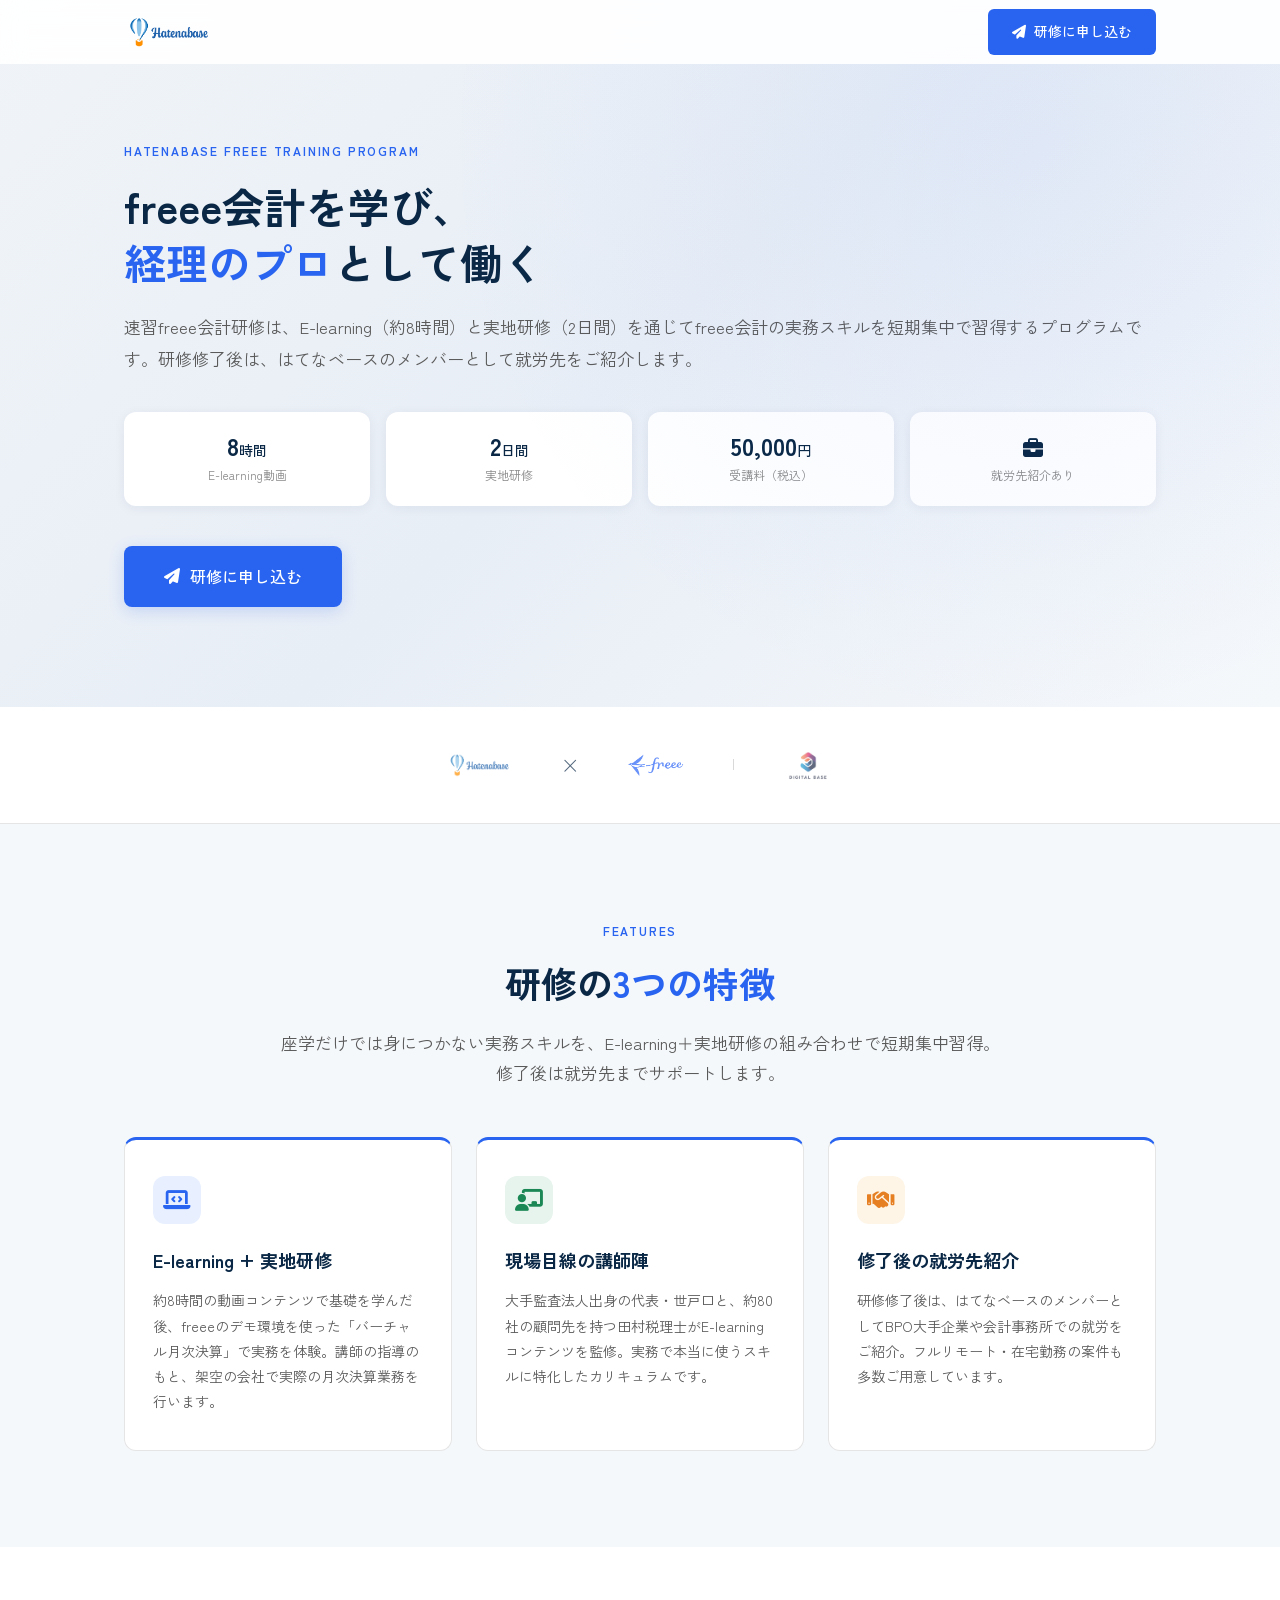
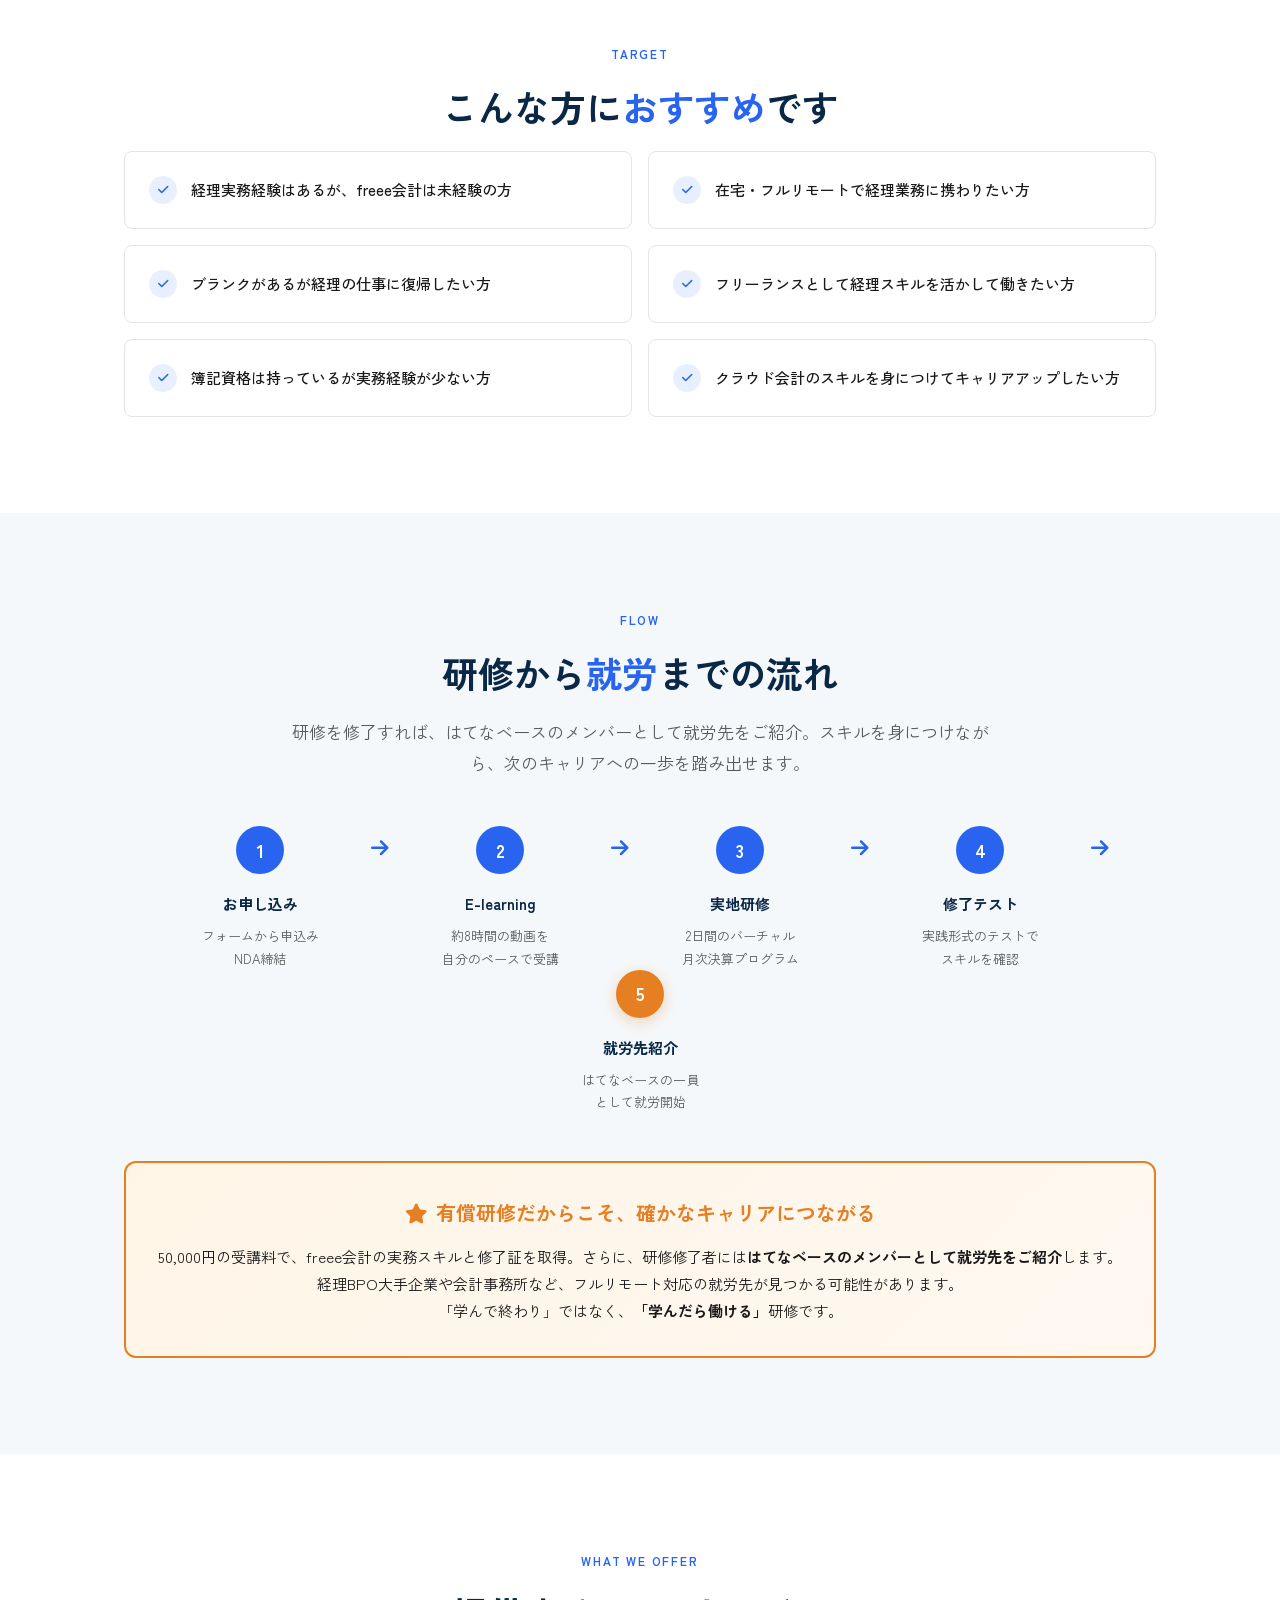
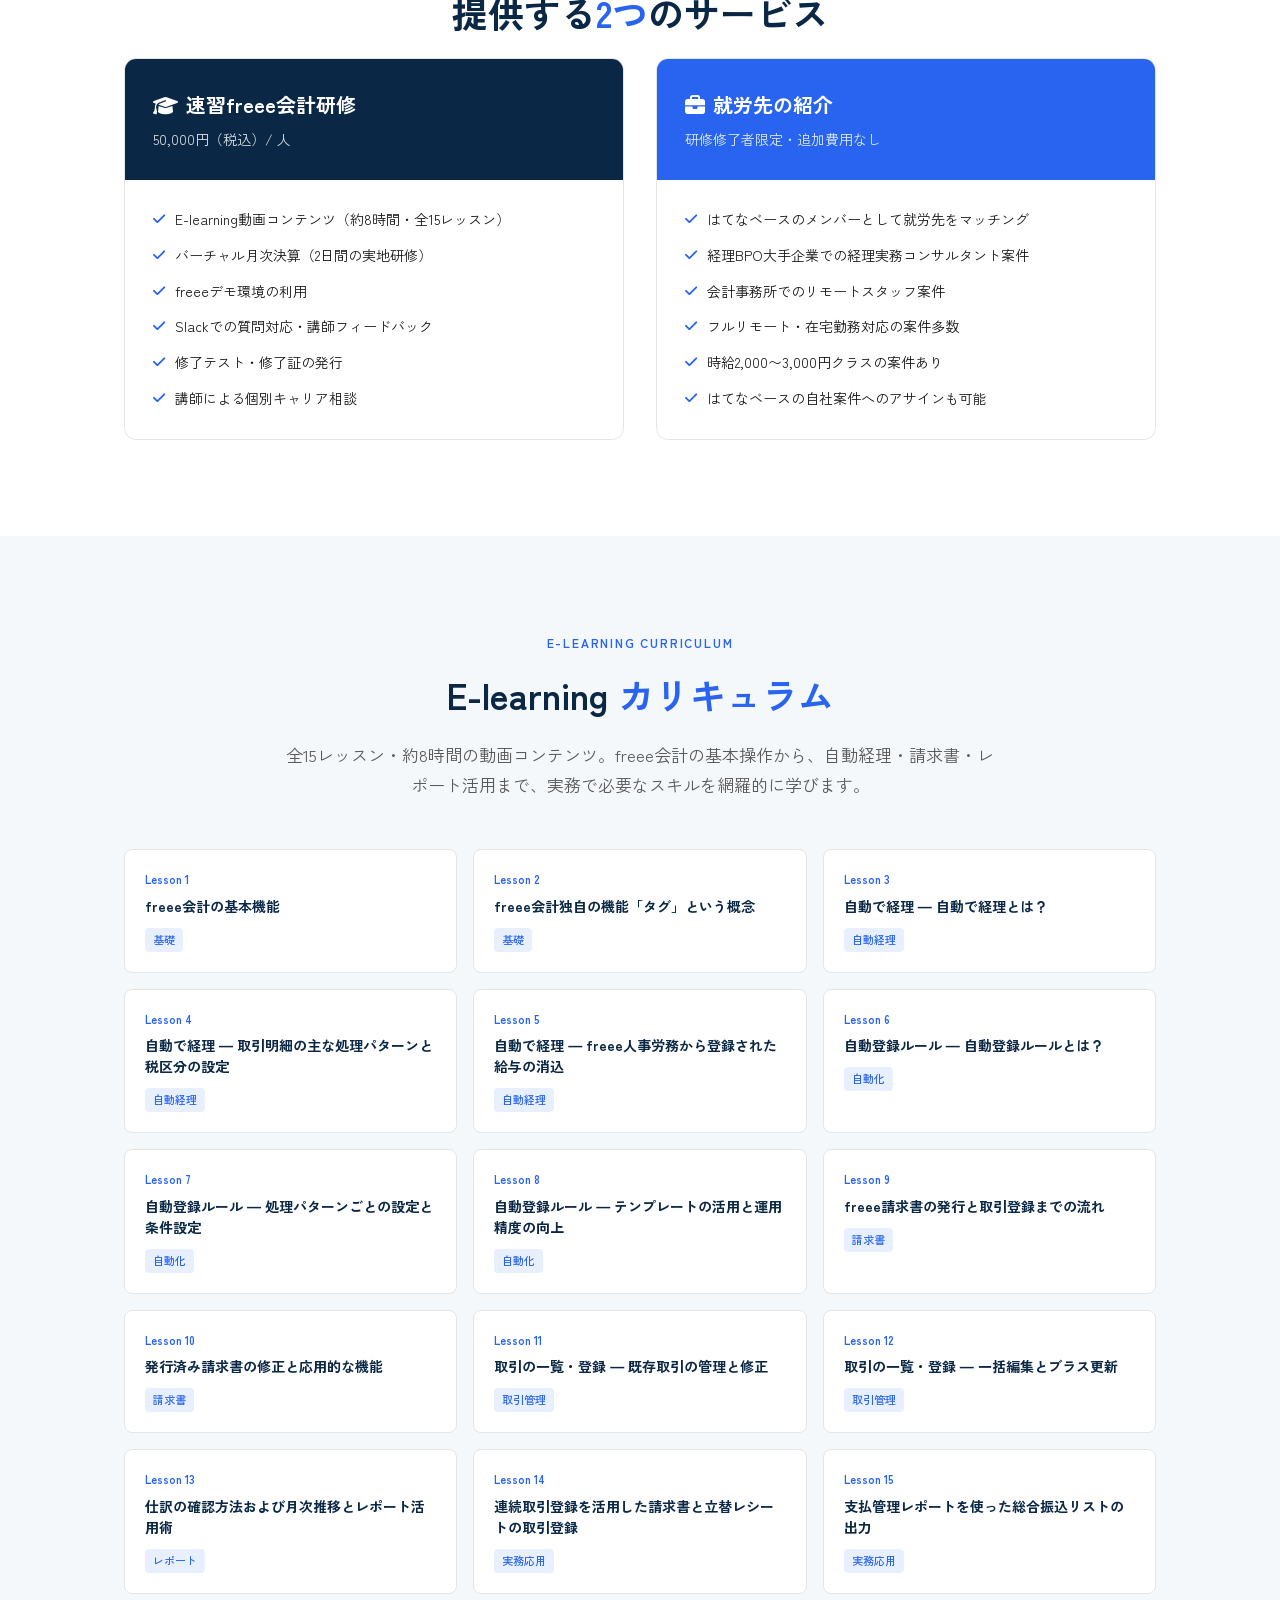
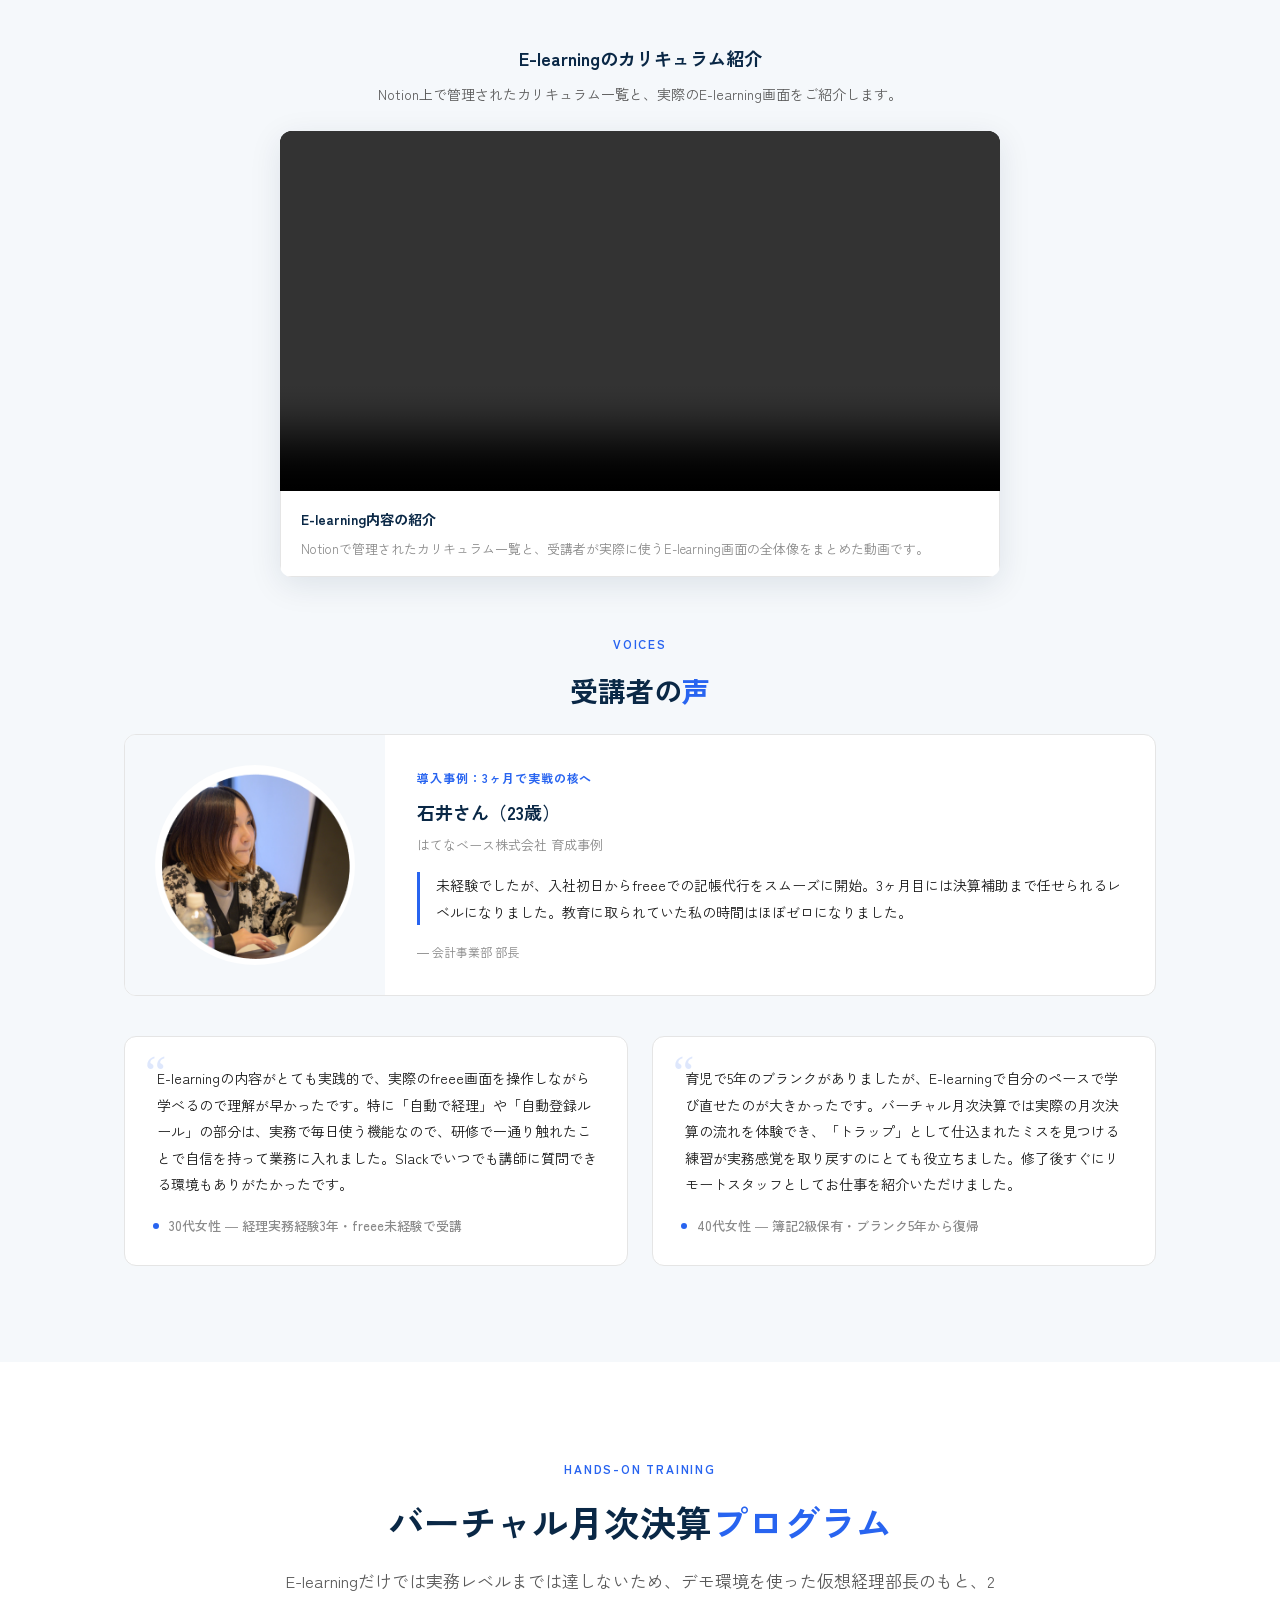
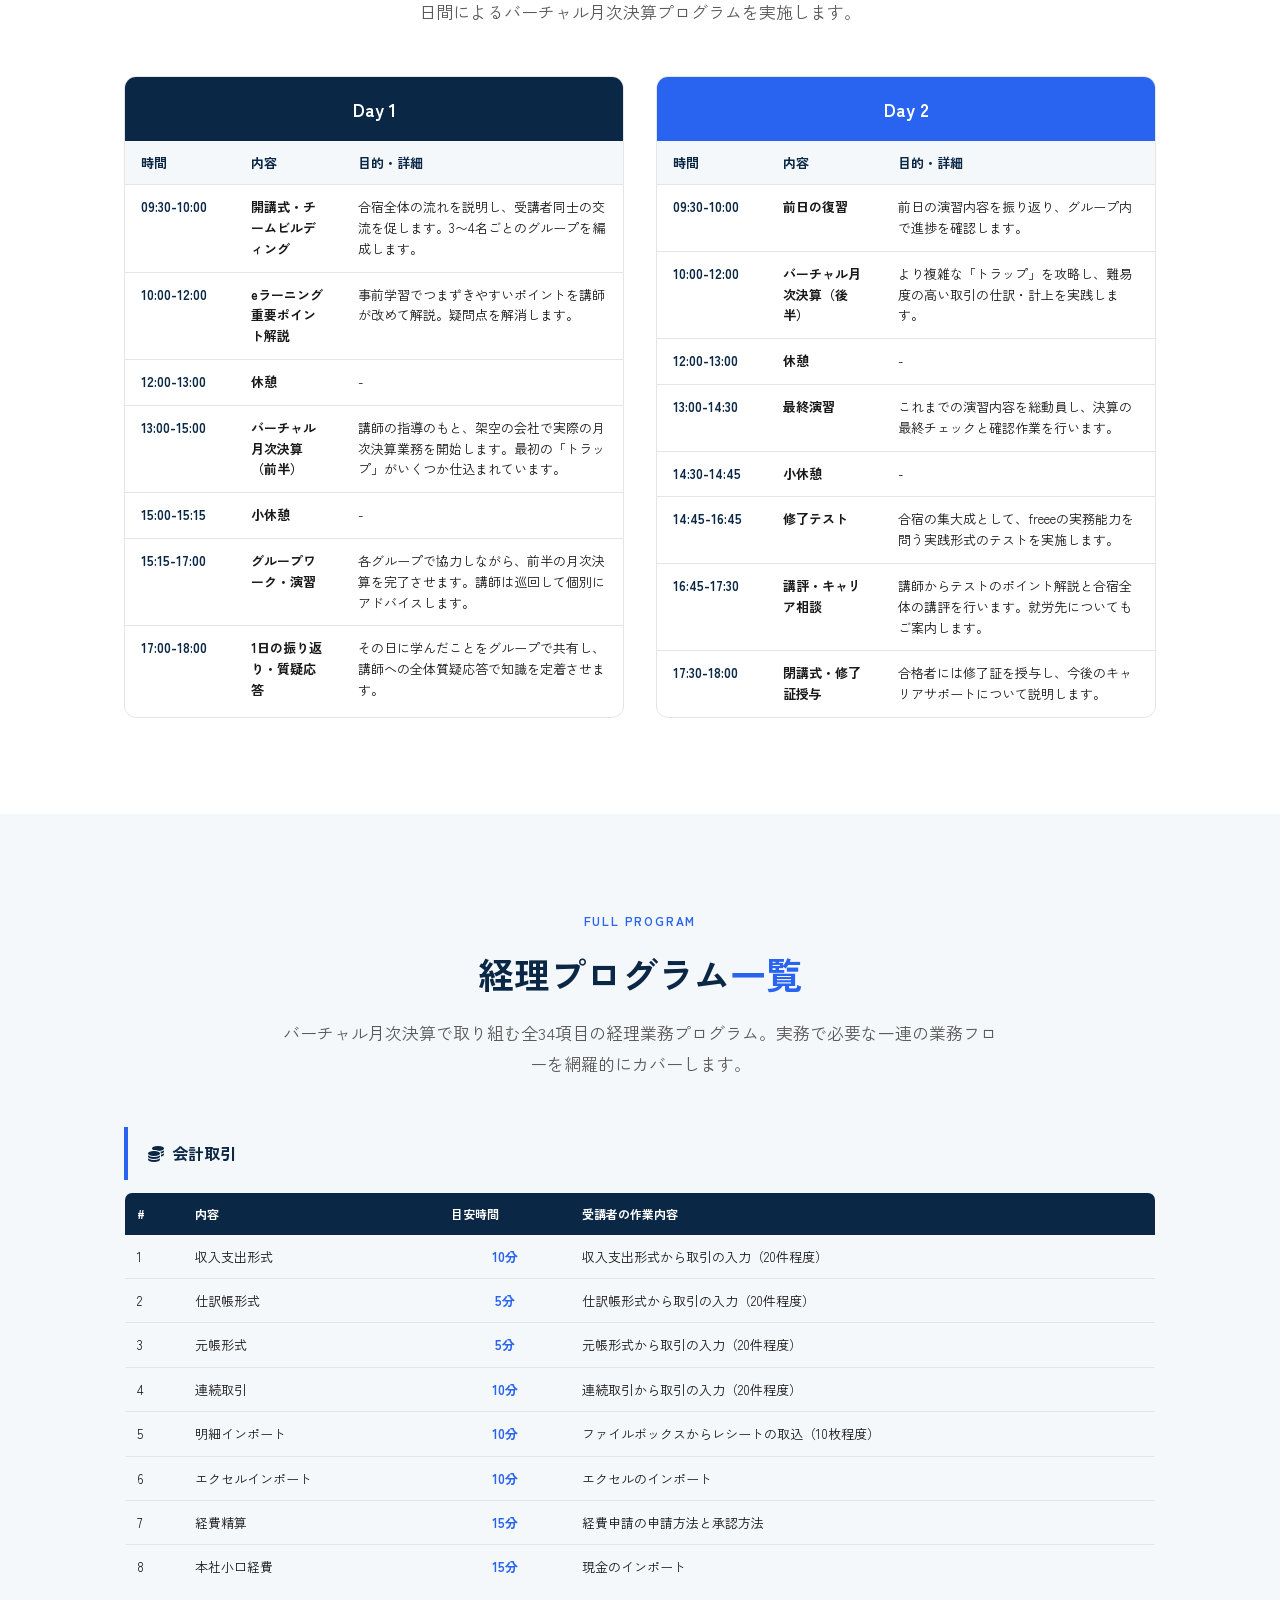
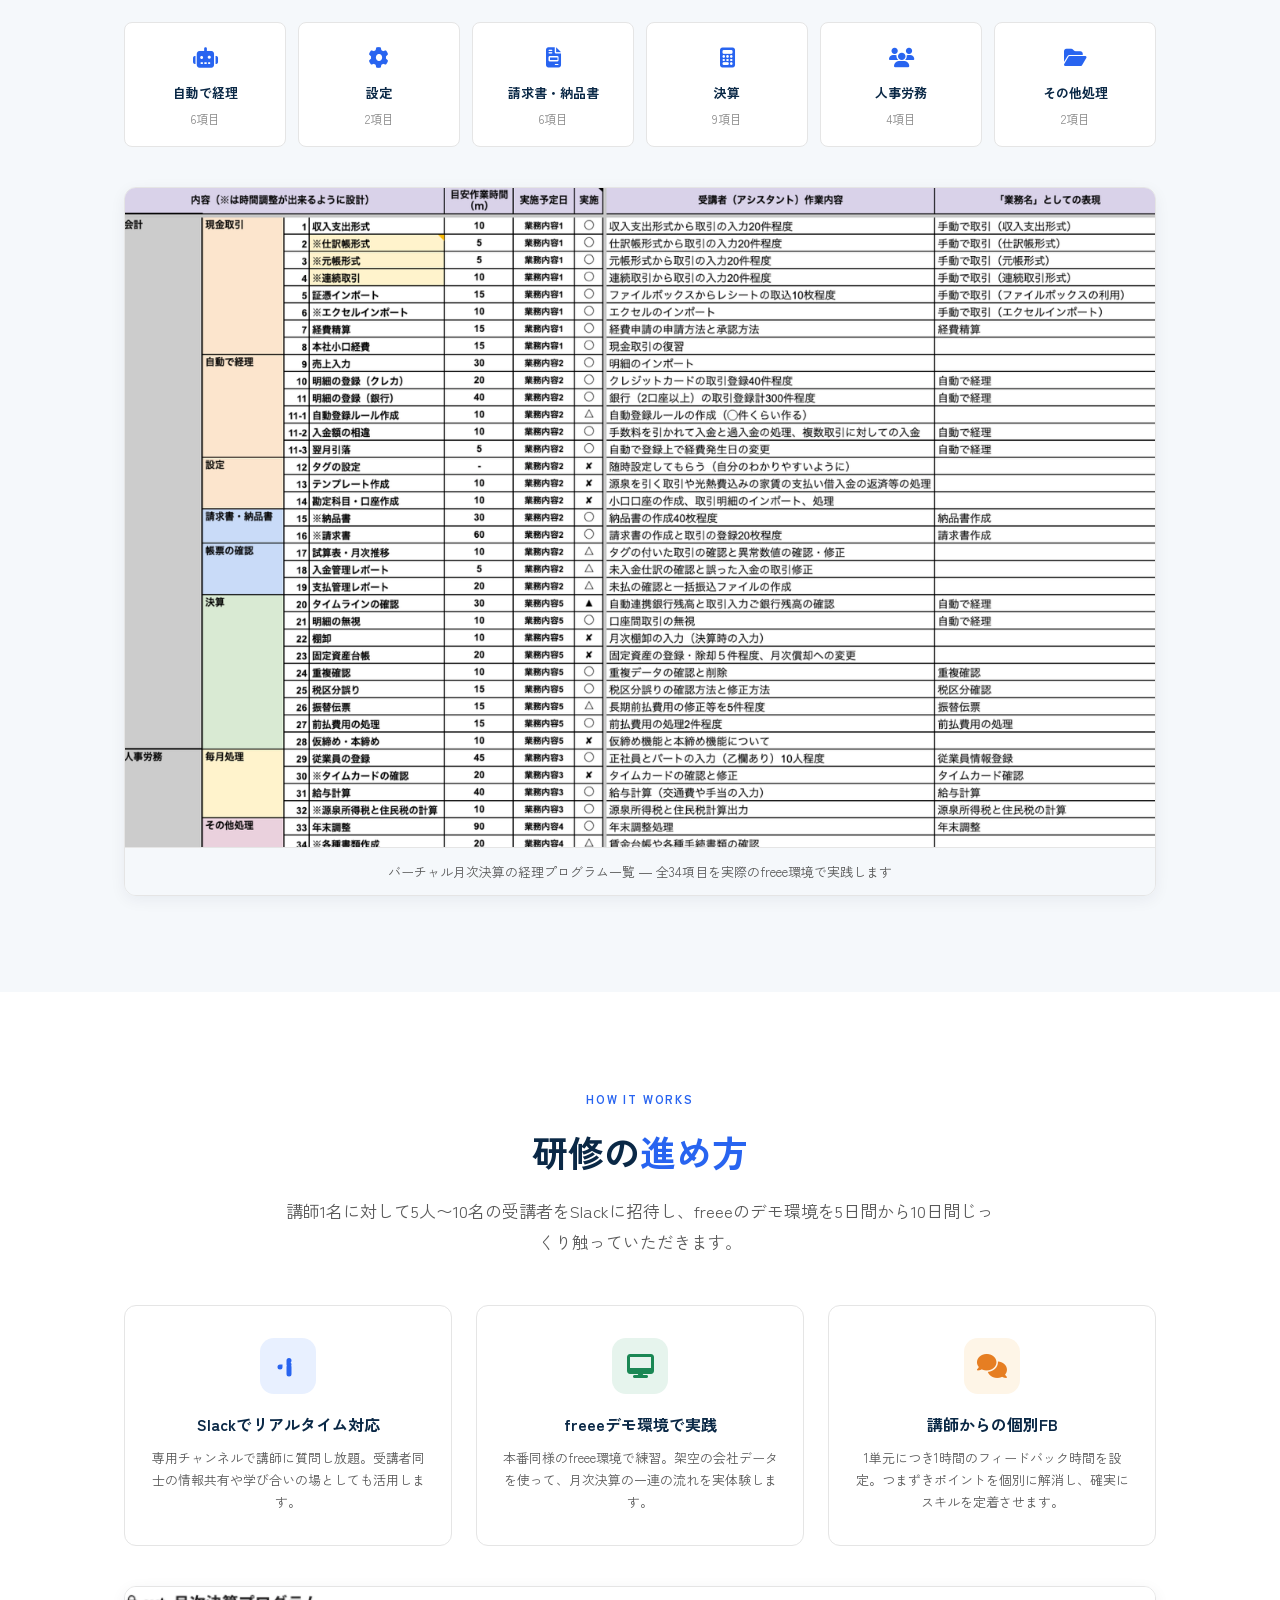
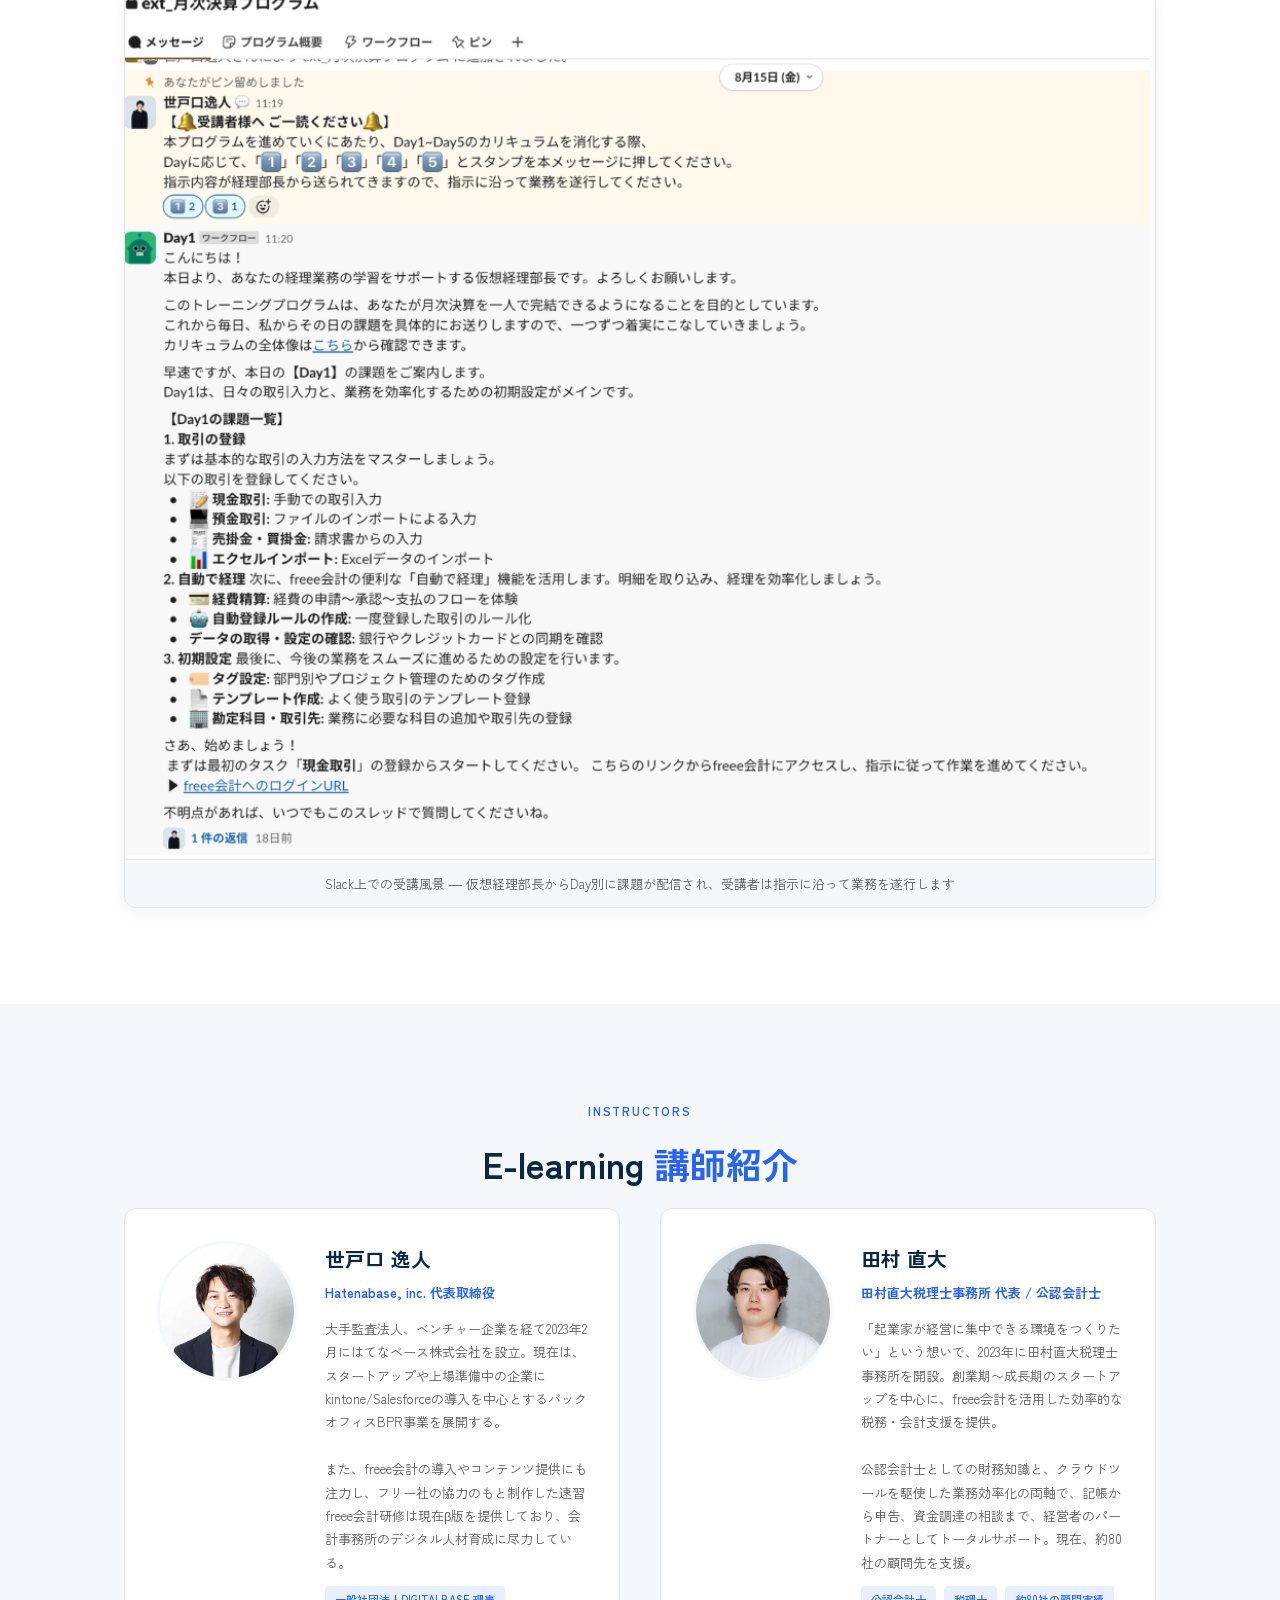
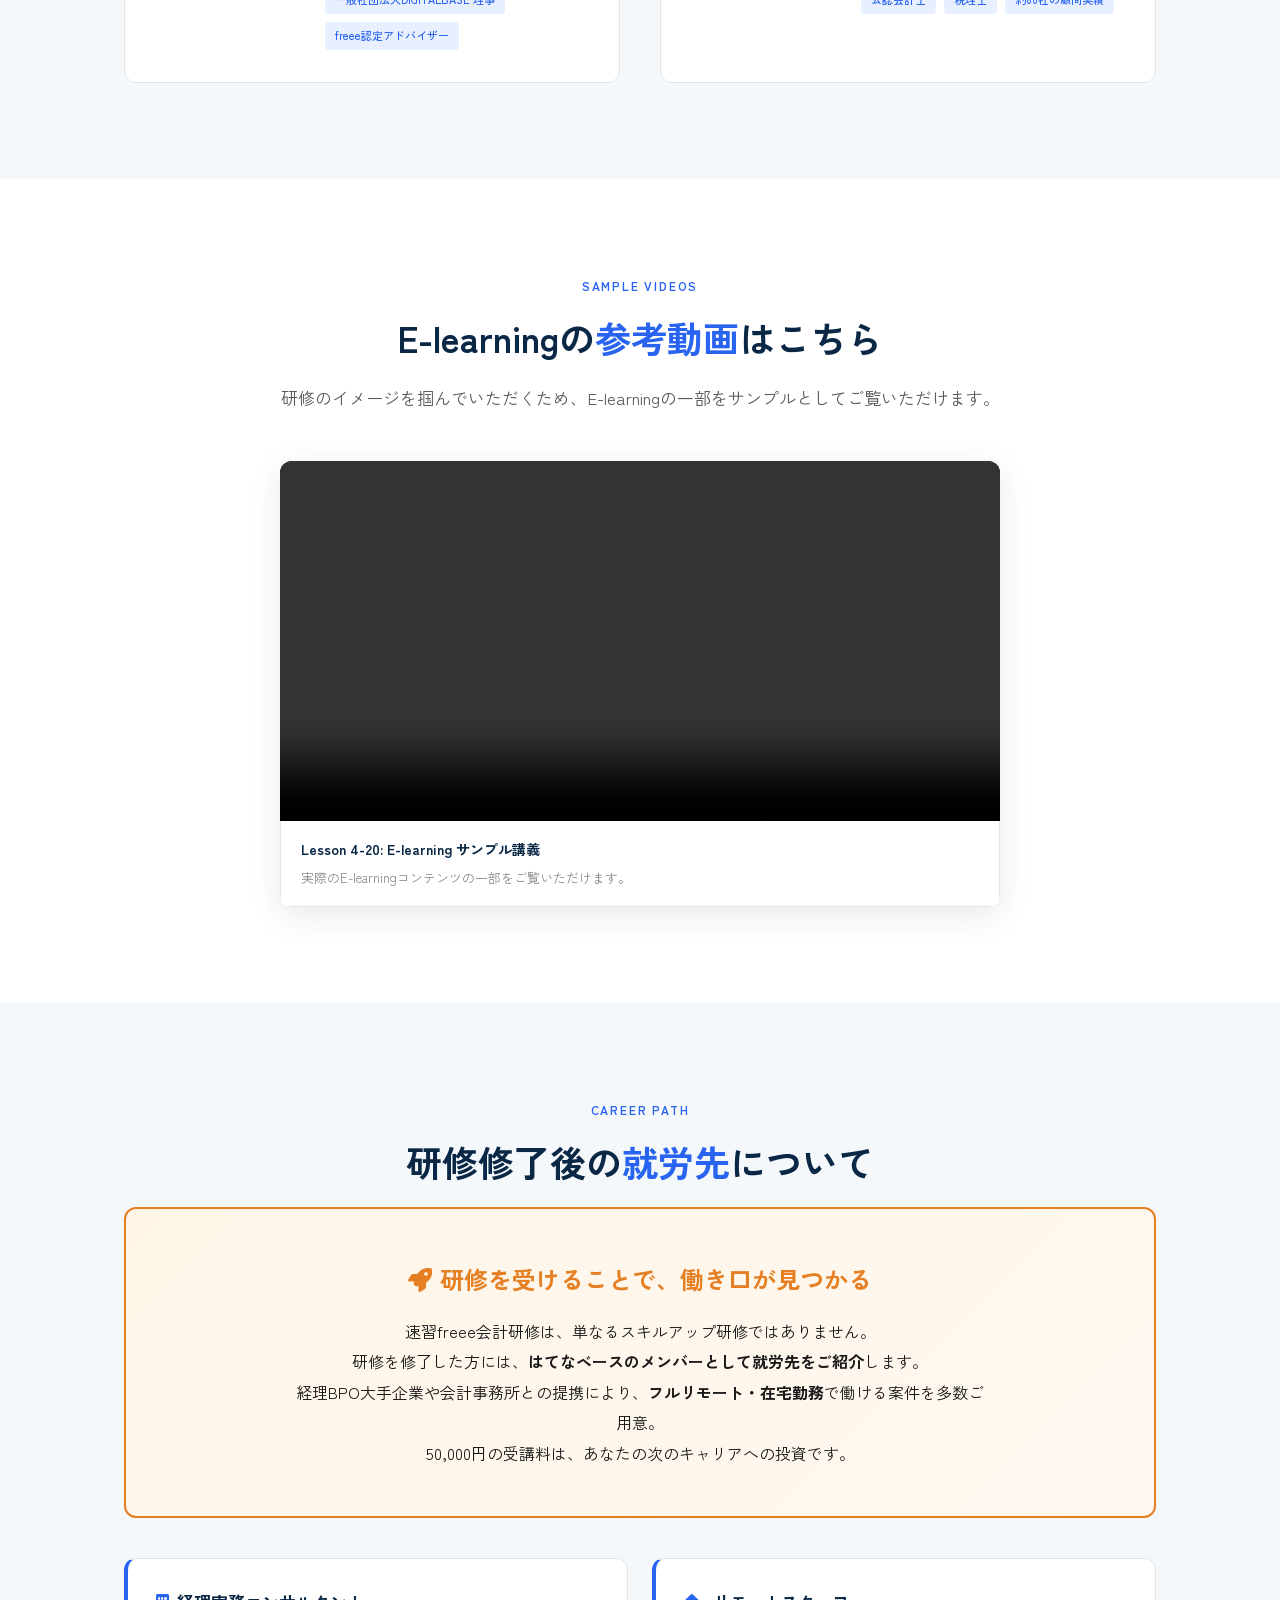
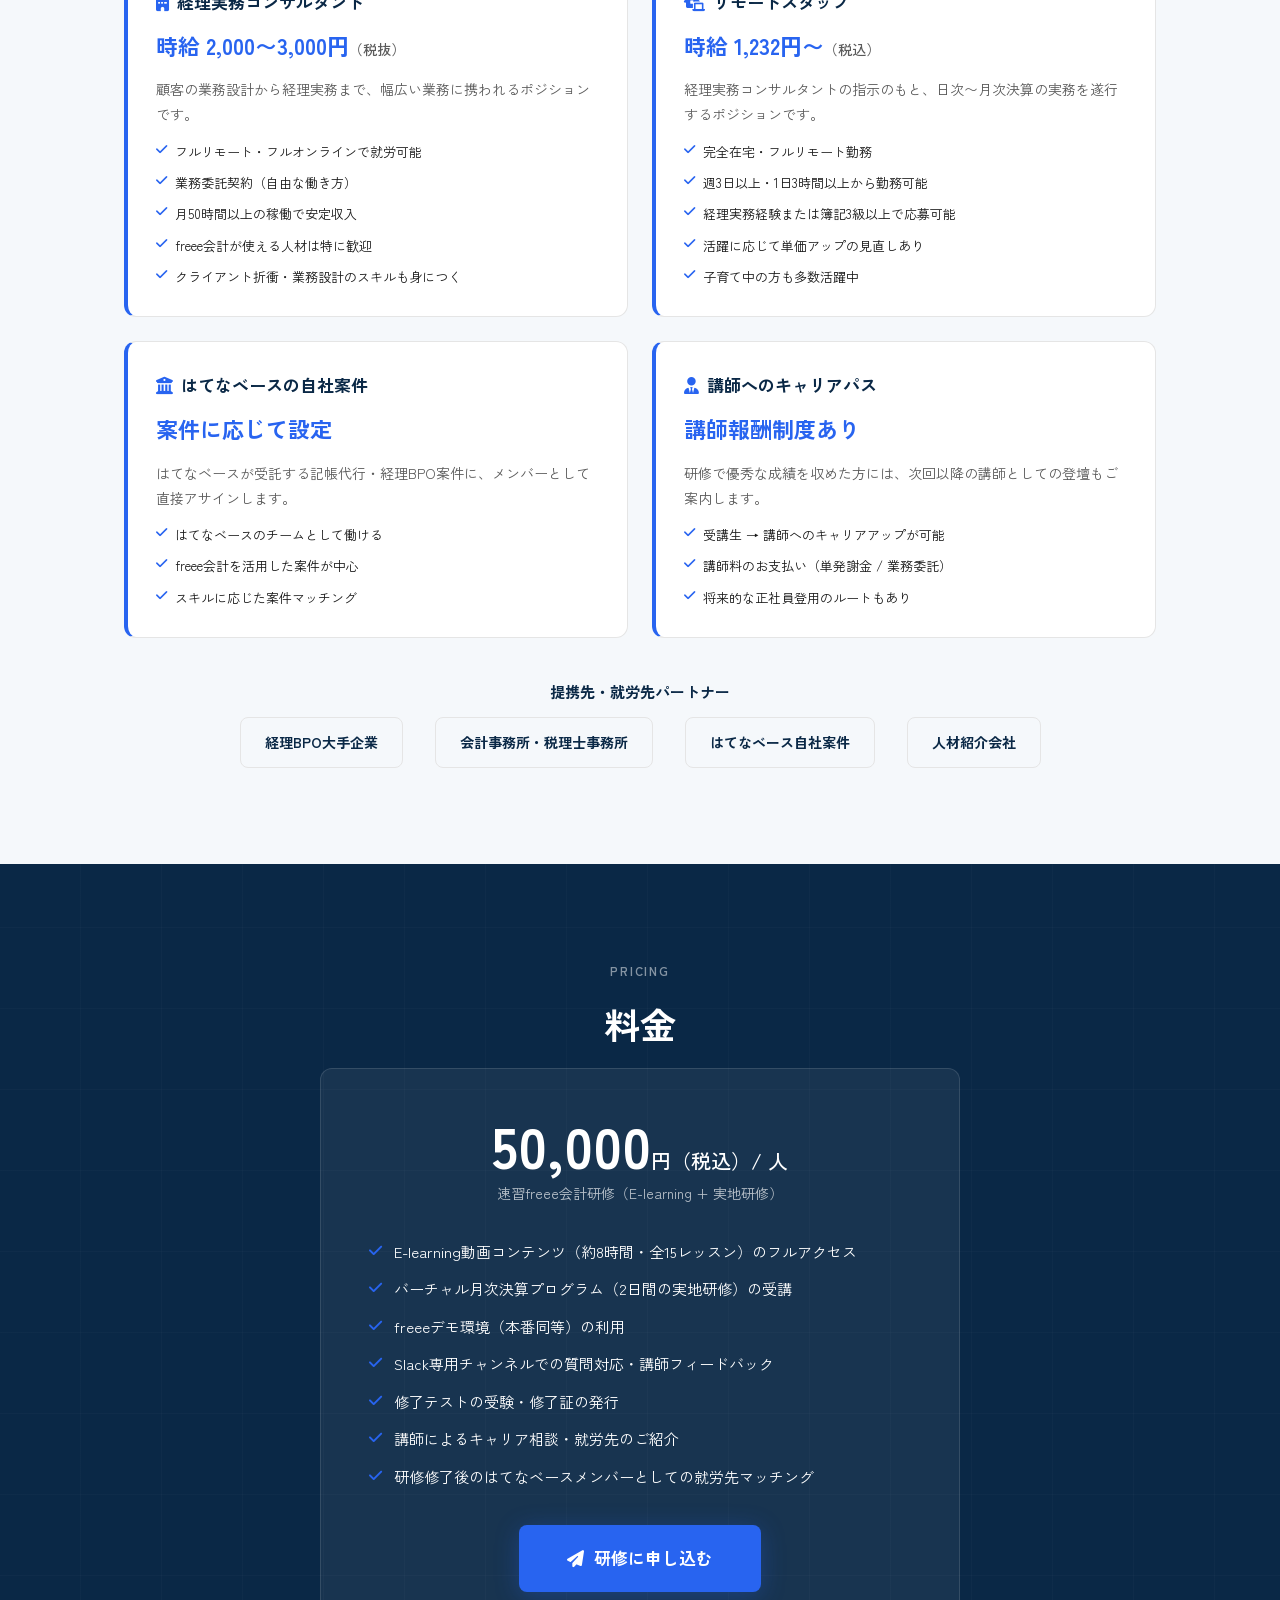
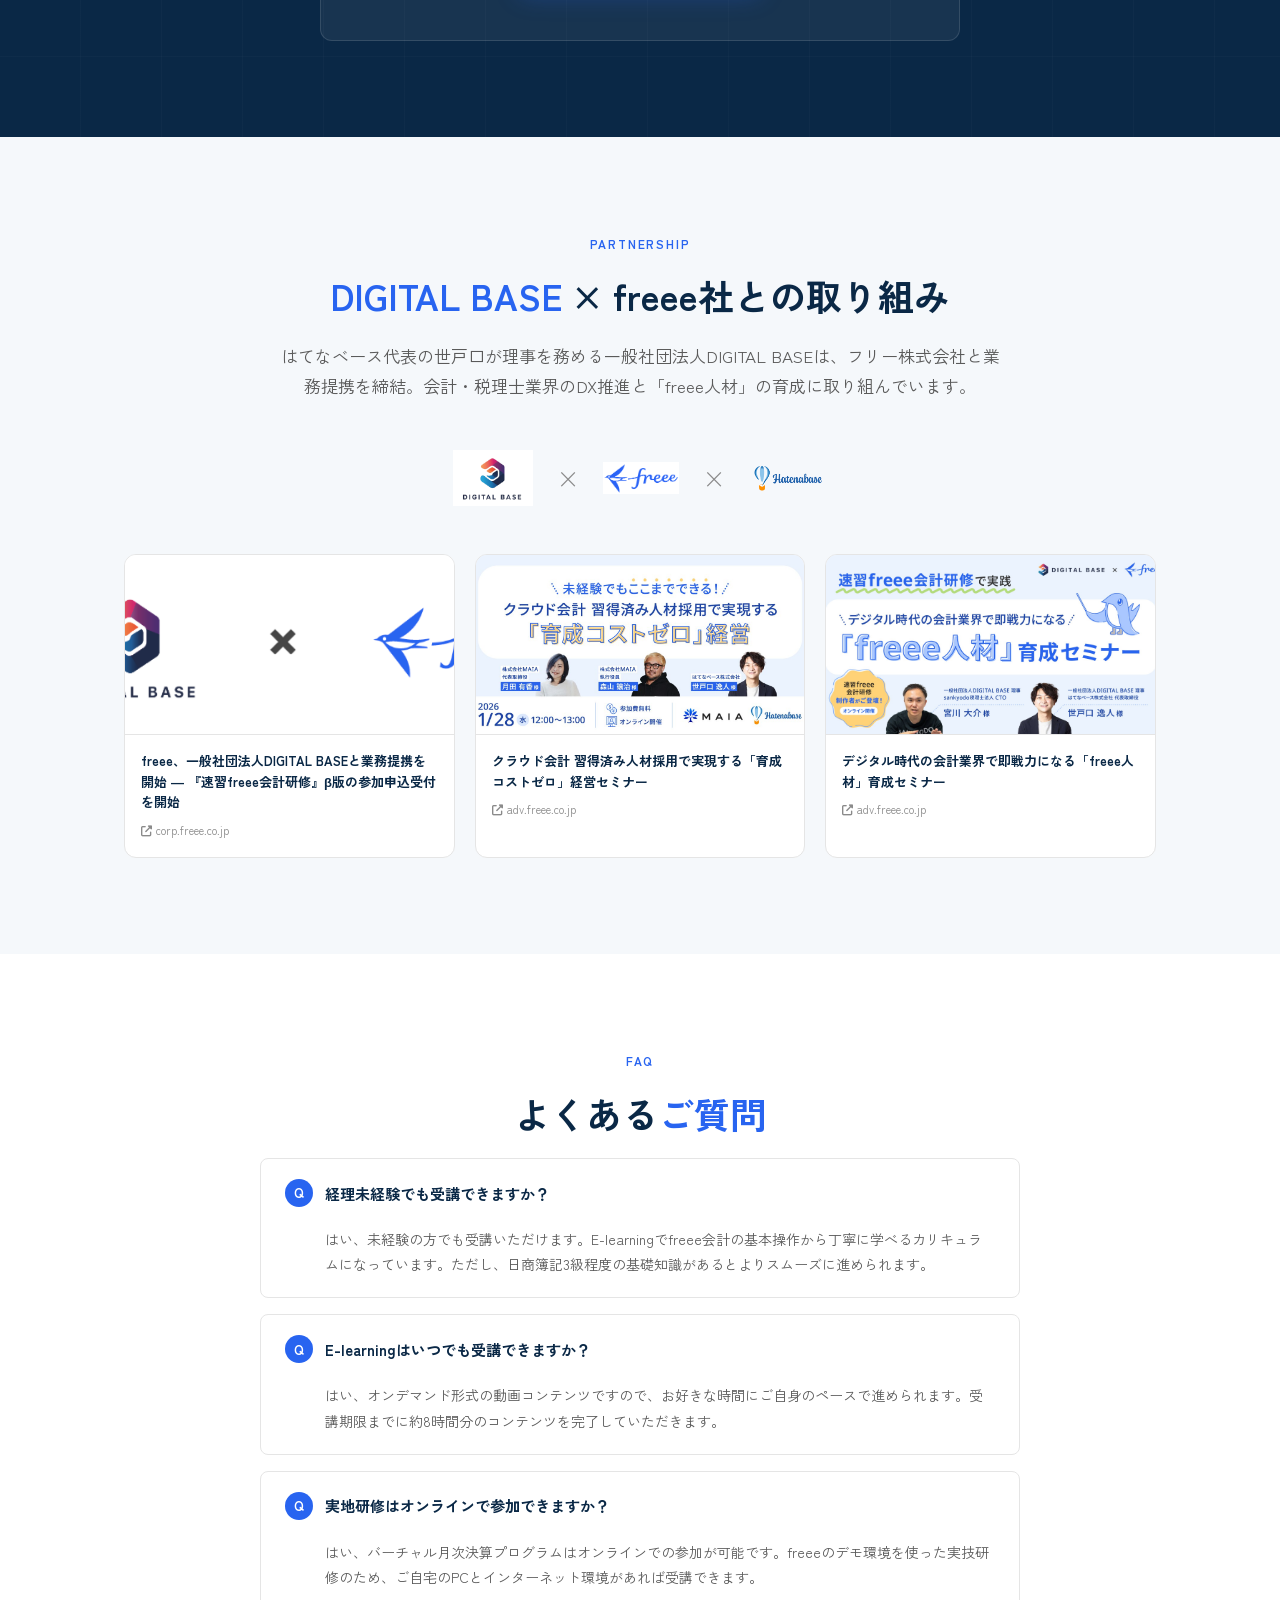
==== commit 005d4d9d: "Heroセクションの右側イラストを削除 Co-Authored-By: Claude Opus 4.6 <noreply@anthropic.com>" ====
--- a/index.html
+++ b/index.html
@@ -335,26 +335,6 @@
       </div>
       <a href="https://forms.gle/jZJqmp64uMNd4h7P7" target="_blank" class="s-hero-btn"><i class="fa-solid fa-paper-plane"></i> 研修に申し込む</a>
     </div>
-    <div class="s-hero-visual s-fade s-d2">
-      <div class="s-hero-badge">就労先紹介付き</div>
-      <!-- Hero illustration SVG -->
-      <svg viewBox="0 0 380 340" fill="none" xmlns="http://www.w3.org/2000/svg">
-        <rect x="40" y="60" width="300" height="200" rx="16" fill="#f5f8fb" stroke="#e5e5e5"/>
-        <rect x="70" y="90" width="120" height="24" rx="4" fill="#2864F0" opacity=".15"/>
-        <rect x="70" y="124" width="240" height="12" rx="3" fill="#e5e5e5"/>
-        <rect x="70" y="146" width="200" height="12" rx="3" fill="#e5e5e5"/>
-        <rect x="70" y="168" width="180" height="12" rx="3" fill="#e5e5e5"/>
-        <rect x="70" y="200" width="100" height="32" rx="6" fill="#2864F0"/>
-        <text x="120" y="221" font-size="12" fill="#fff" text-anchor="middle" font-weight="600">freee会計</text>
-        <rect x="190" y="200" width="100" height="32" rx="6" fill="#0A2846"/>
-        <text x="240" y="221" font-size="12" fill="#fff" text-anchor="middle" font-weight="600">実地研修</text>
-        <circle cx="320" cy="80" r="24" fill="#2864F0" opacity=".1"/>
-        <circle cx="60" cy="240" r="16" fill="#e67e22" opacity=".15"/>
-        <!-- Person icon -->
-        <circle cx="330" cy="280" r="20" fill="#0A2846" opacity=".08"/>
-        <path d="M320 290 Q330 270 340 290" stroke="#0A2846" stroke-width="2" fill="none" opacity=".15"/>
-      </svg>
-    </div>
   </div>
 </section>
 
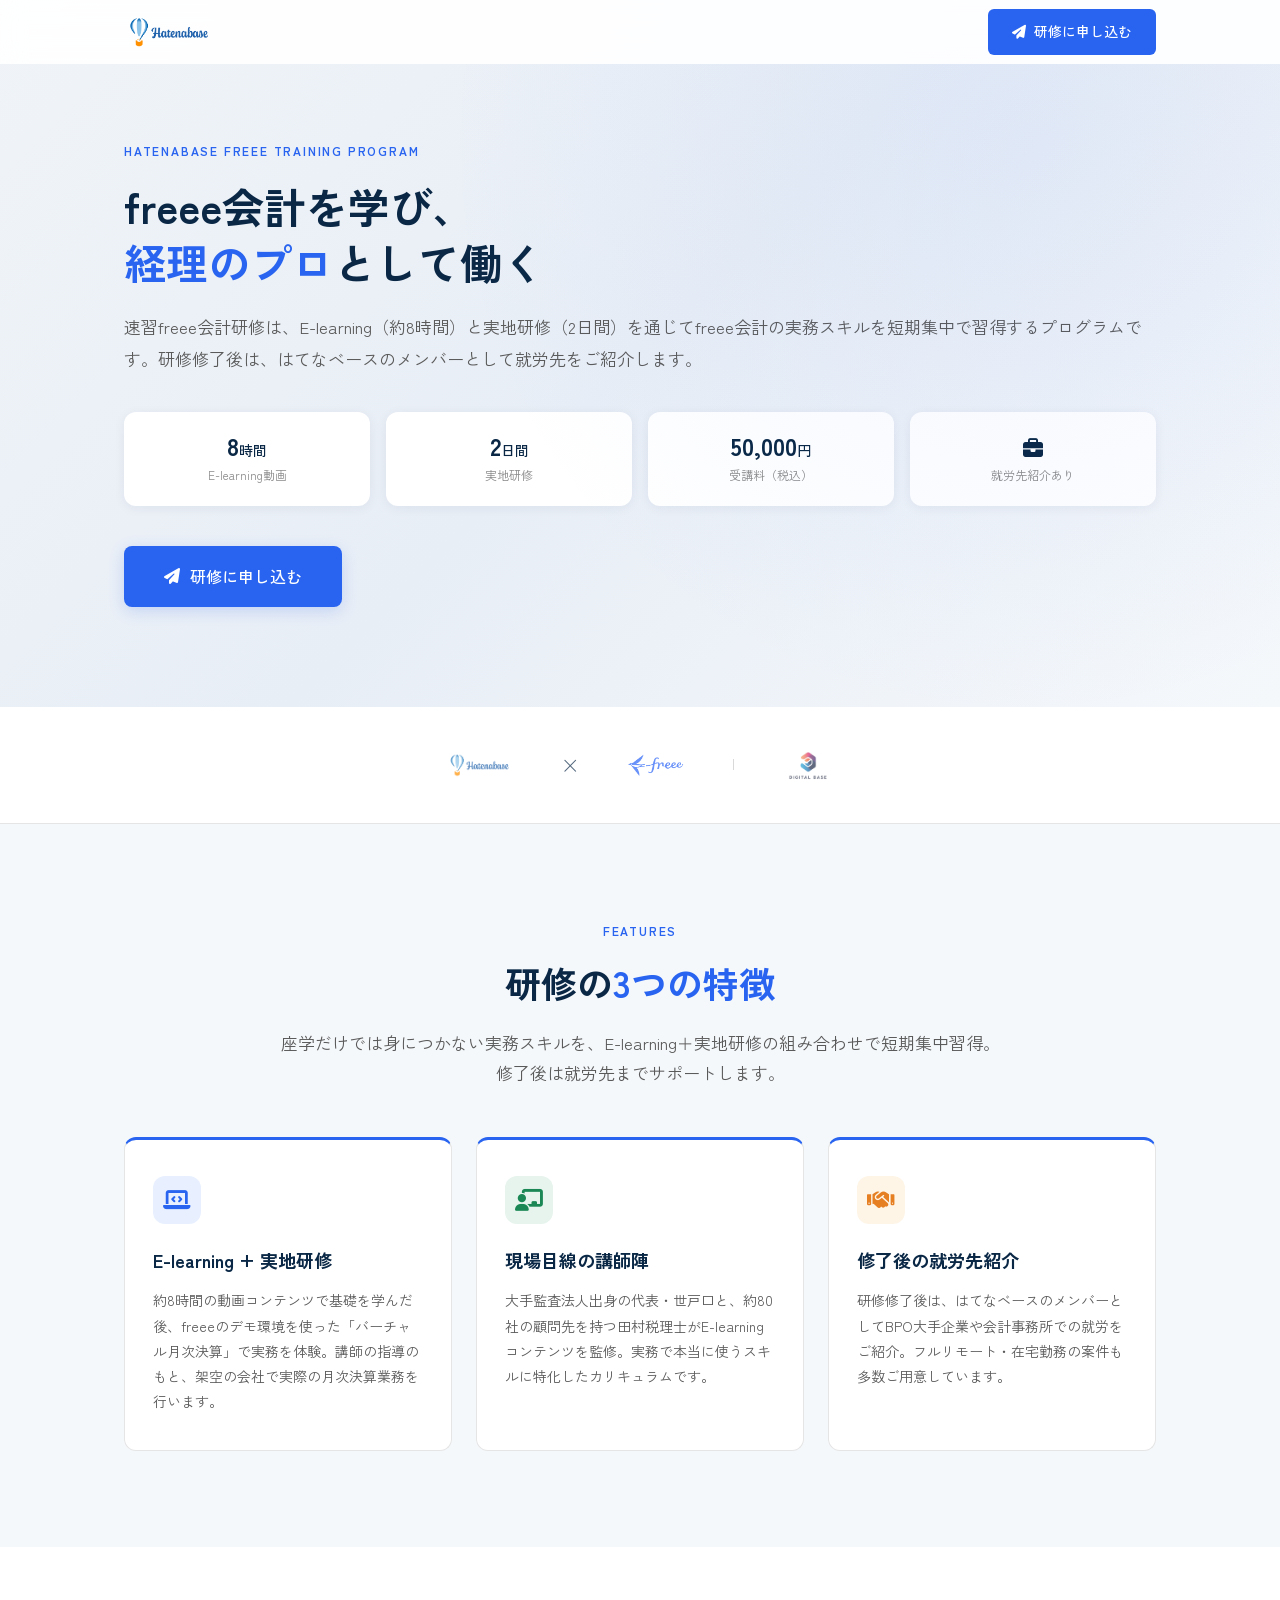
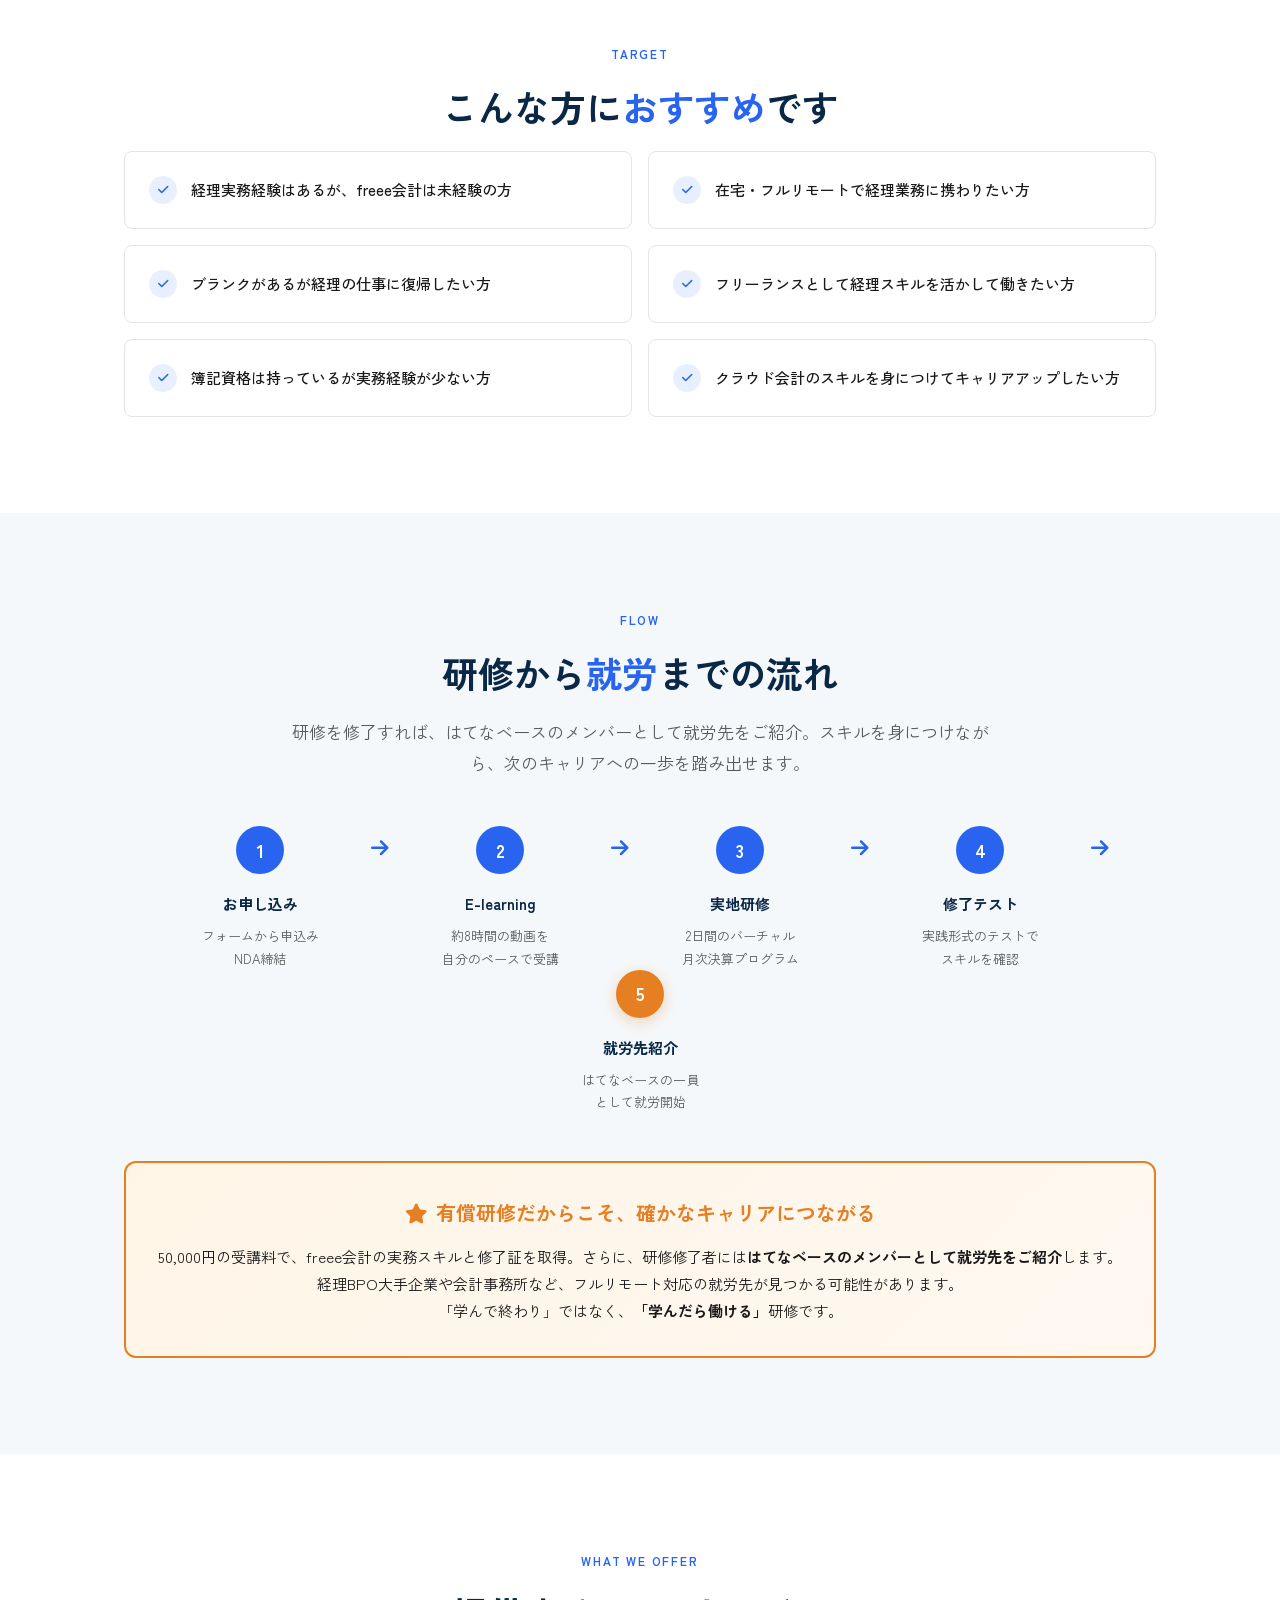
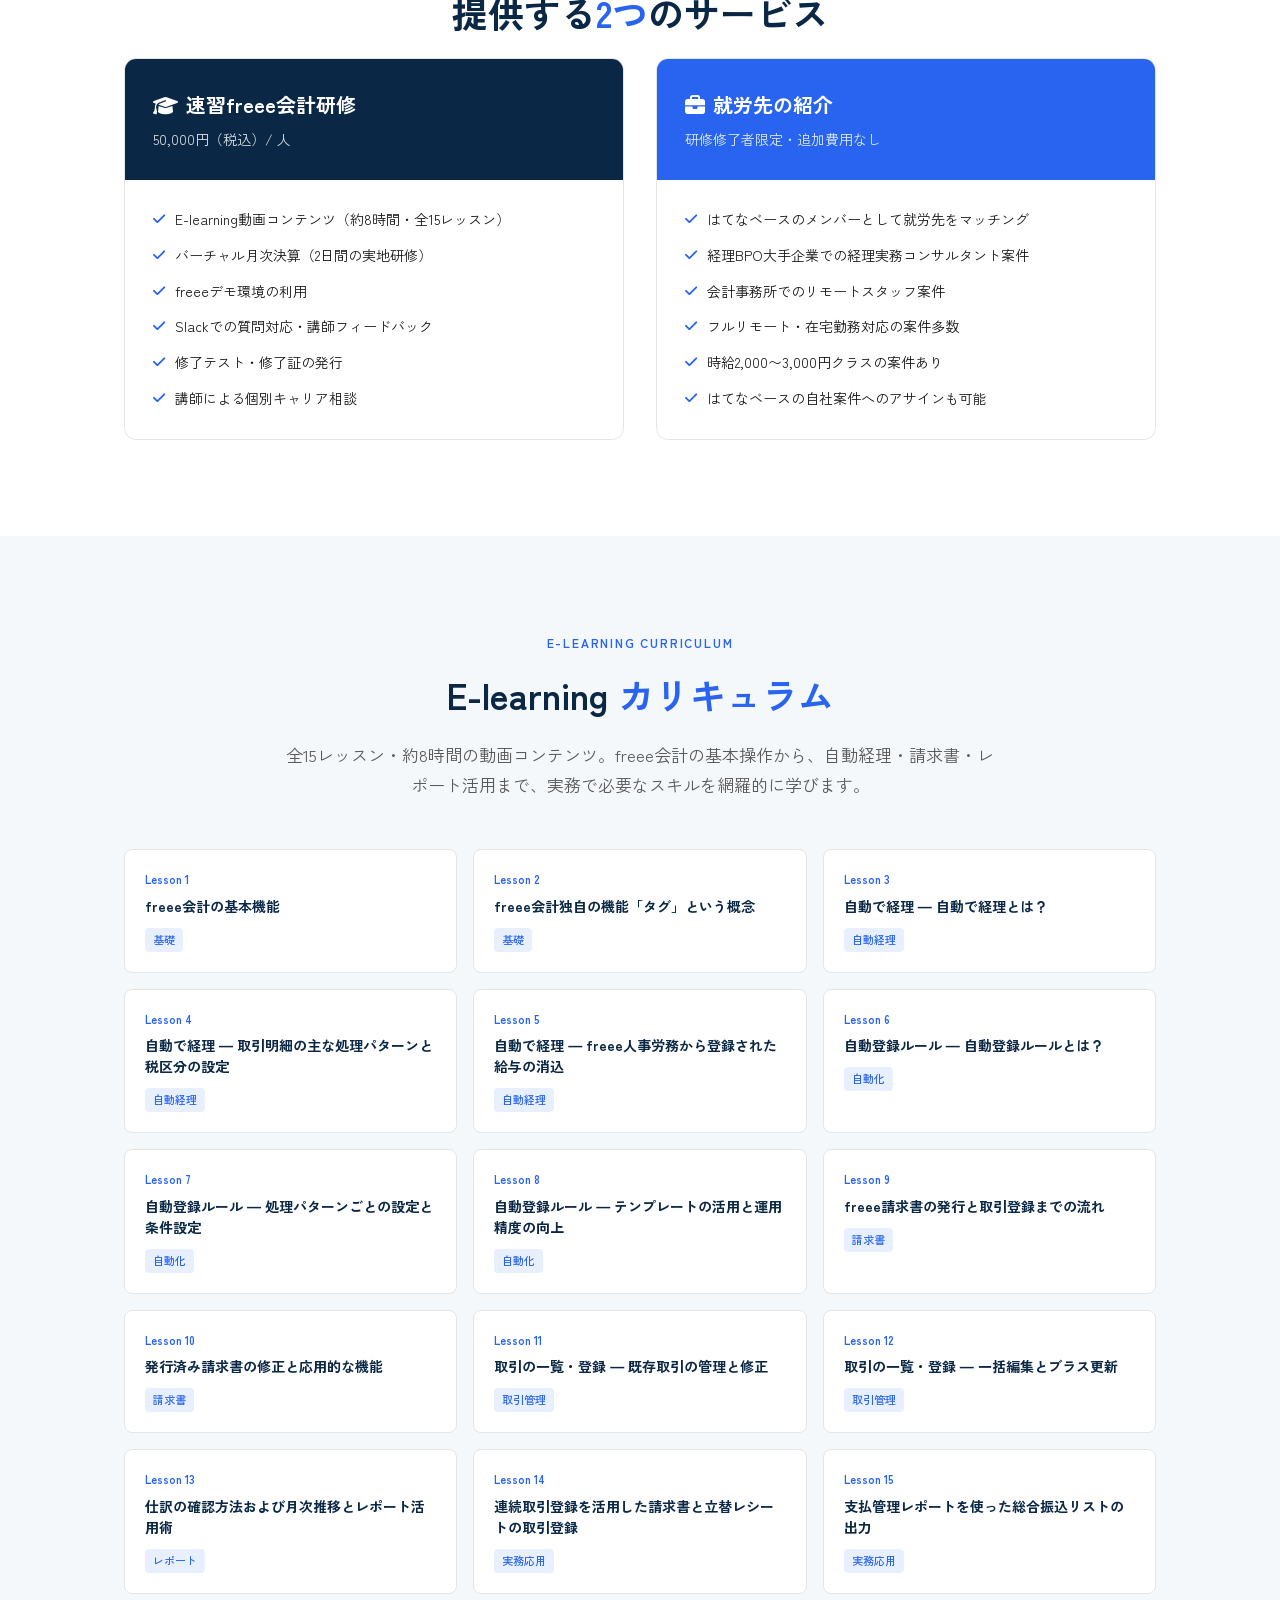
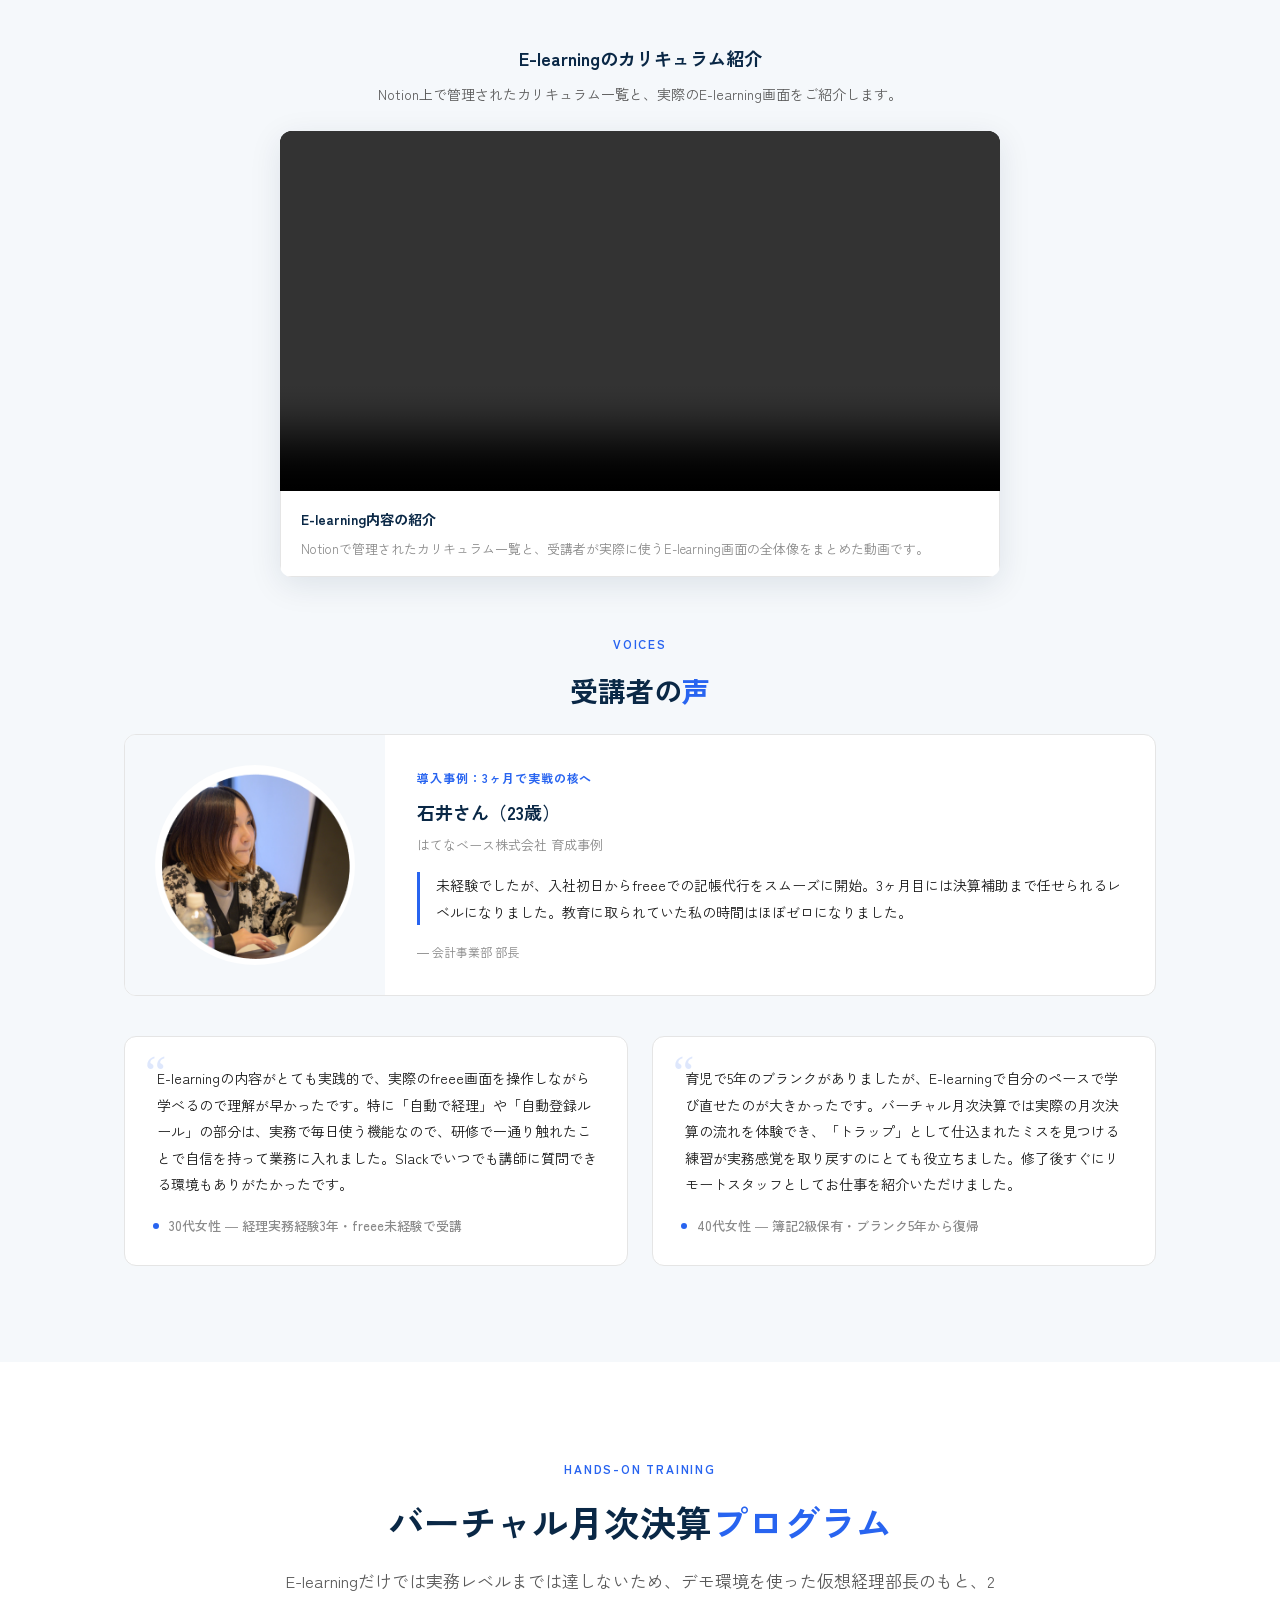
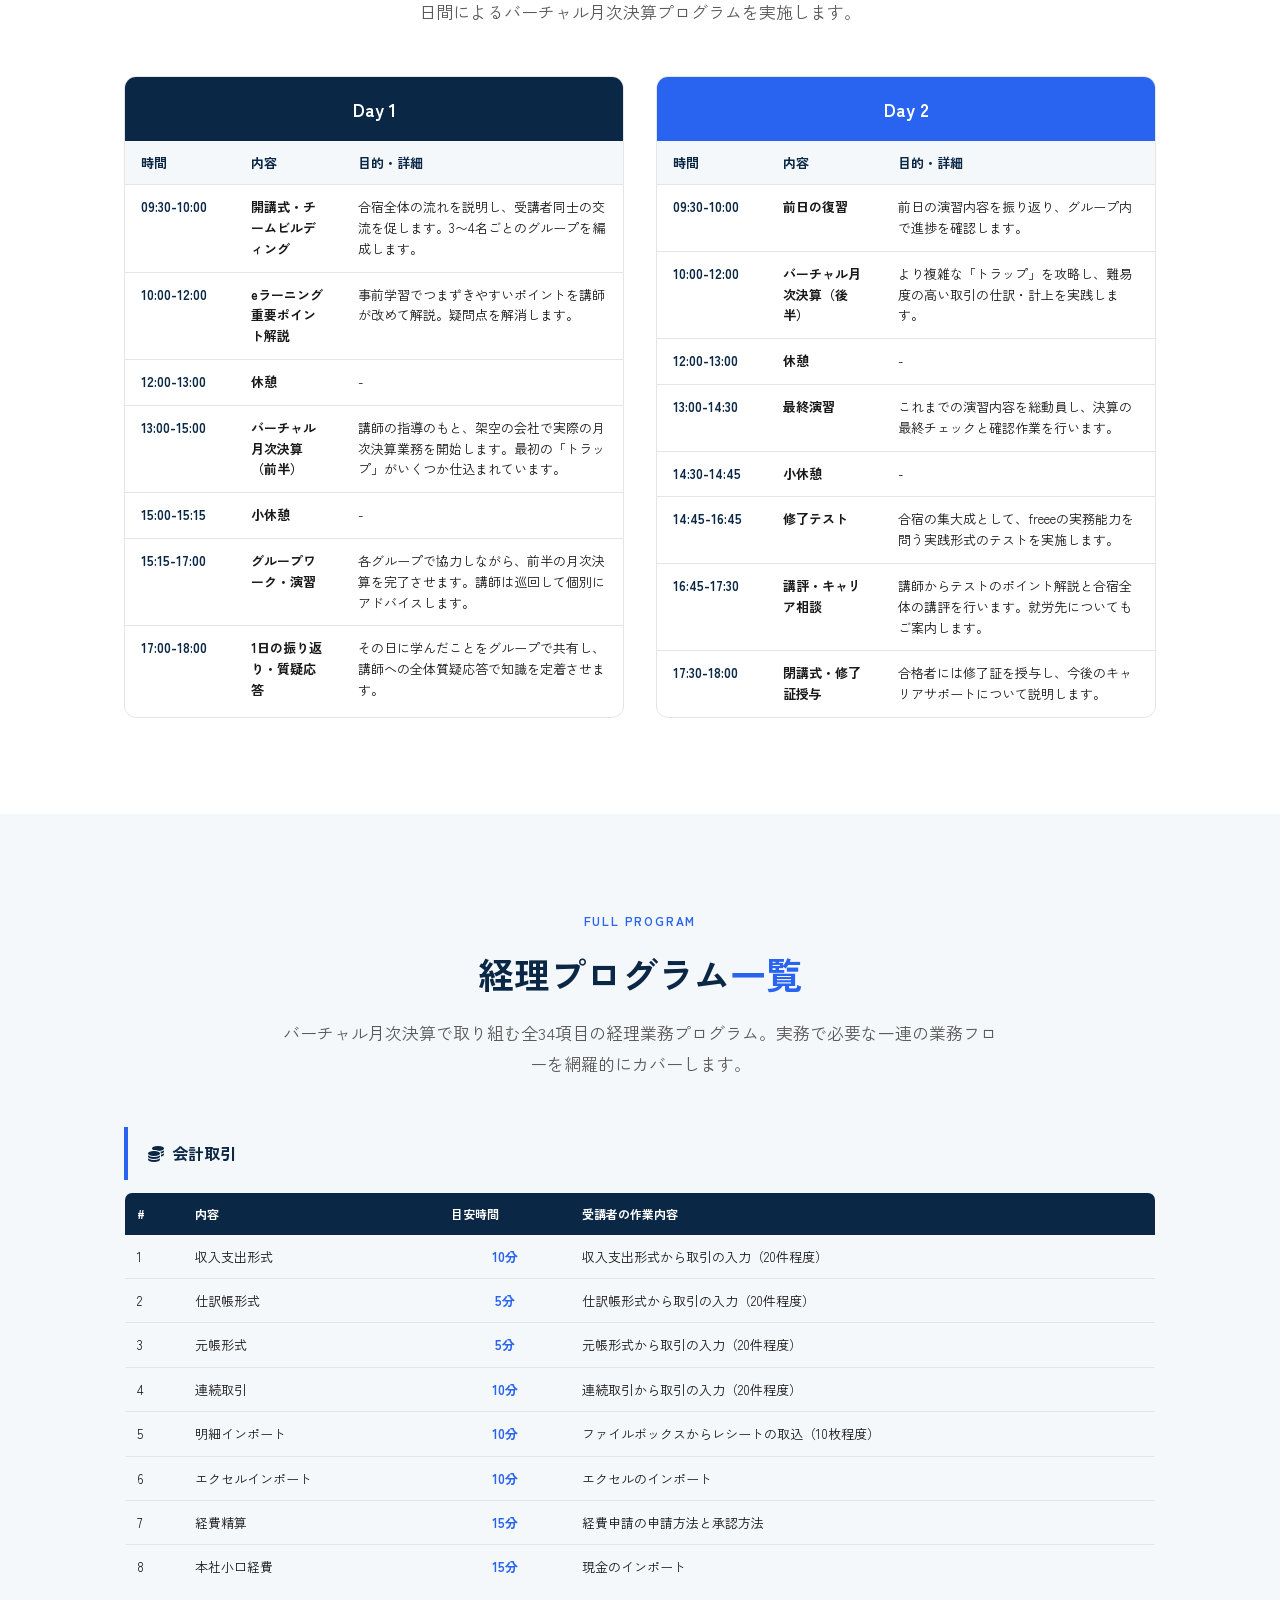
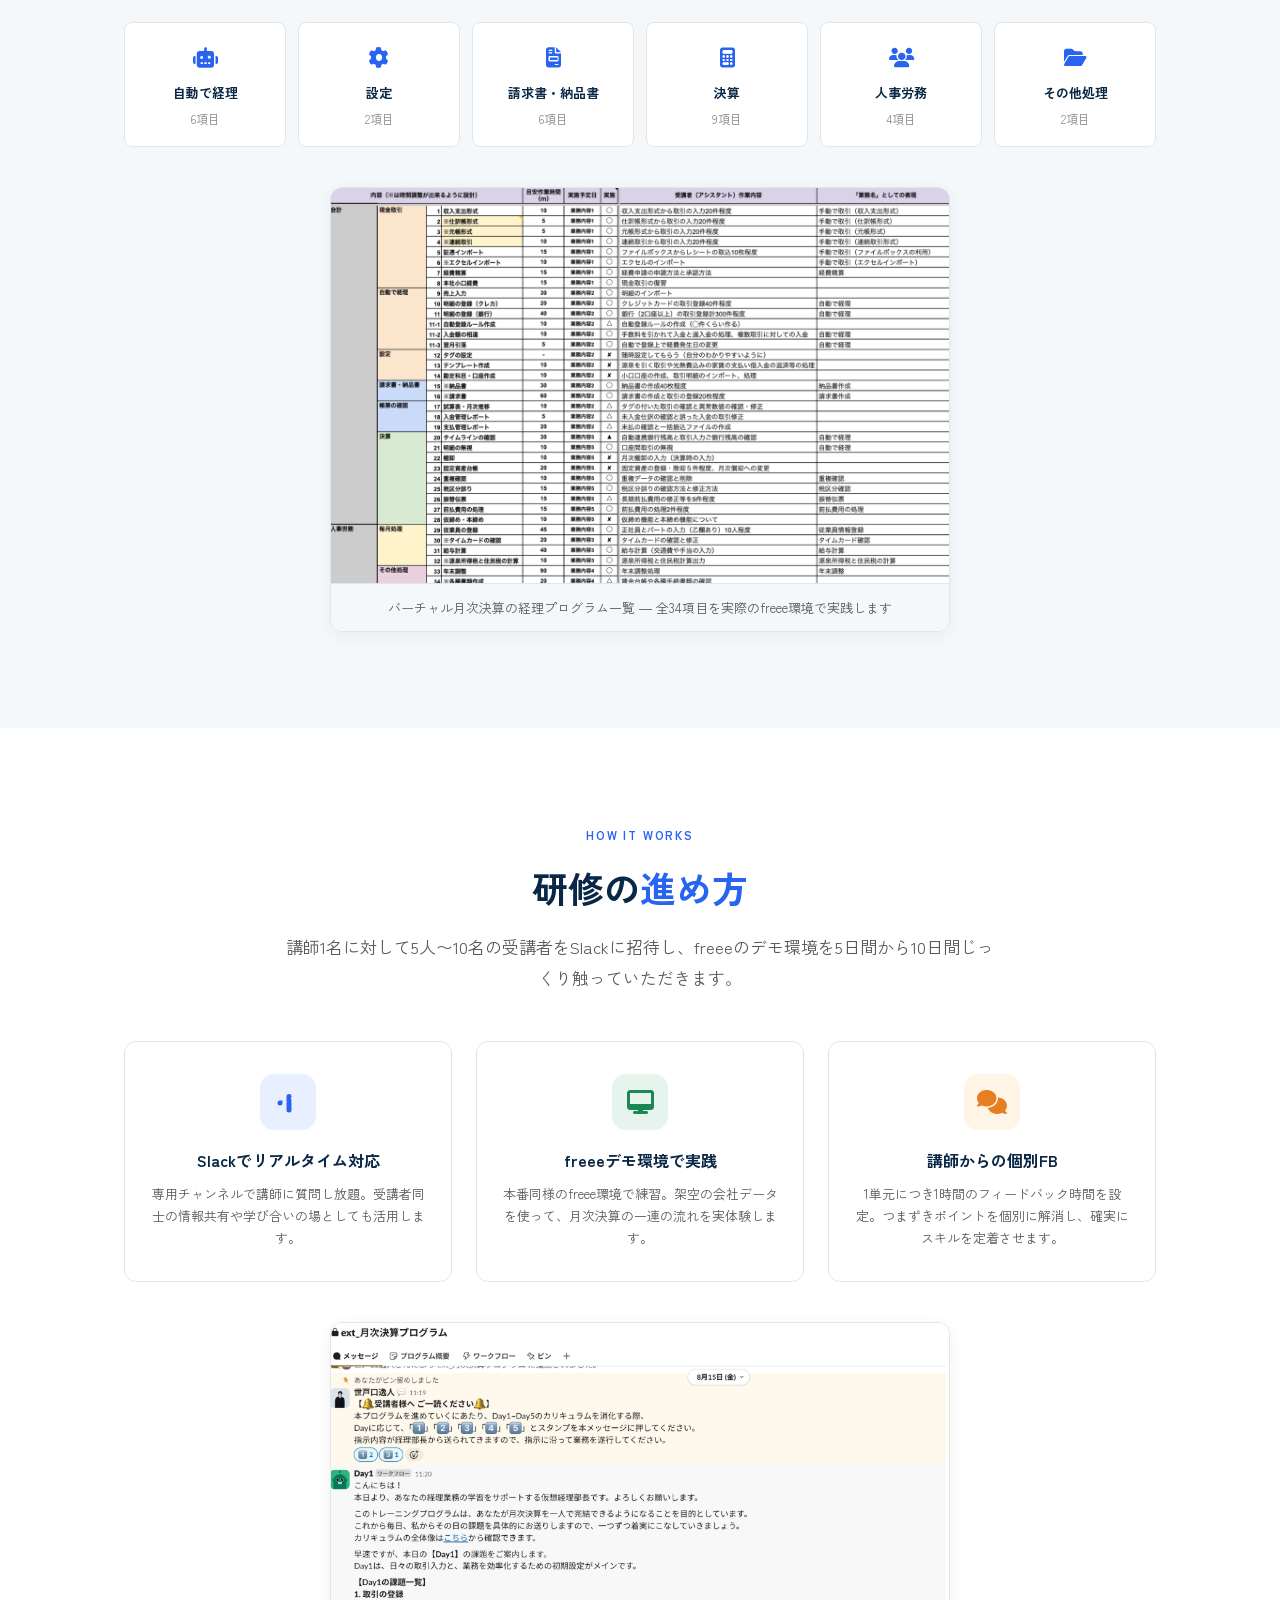
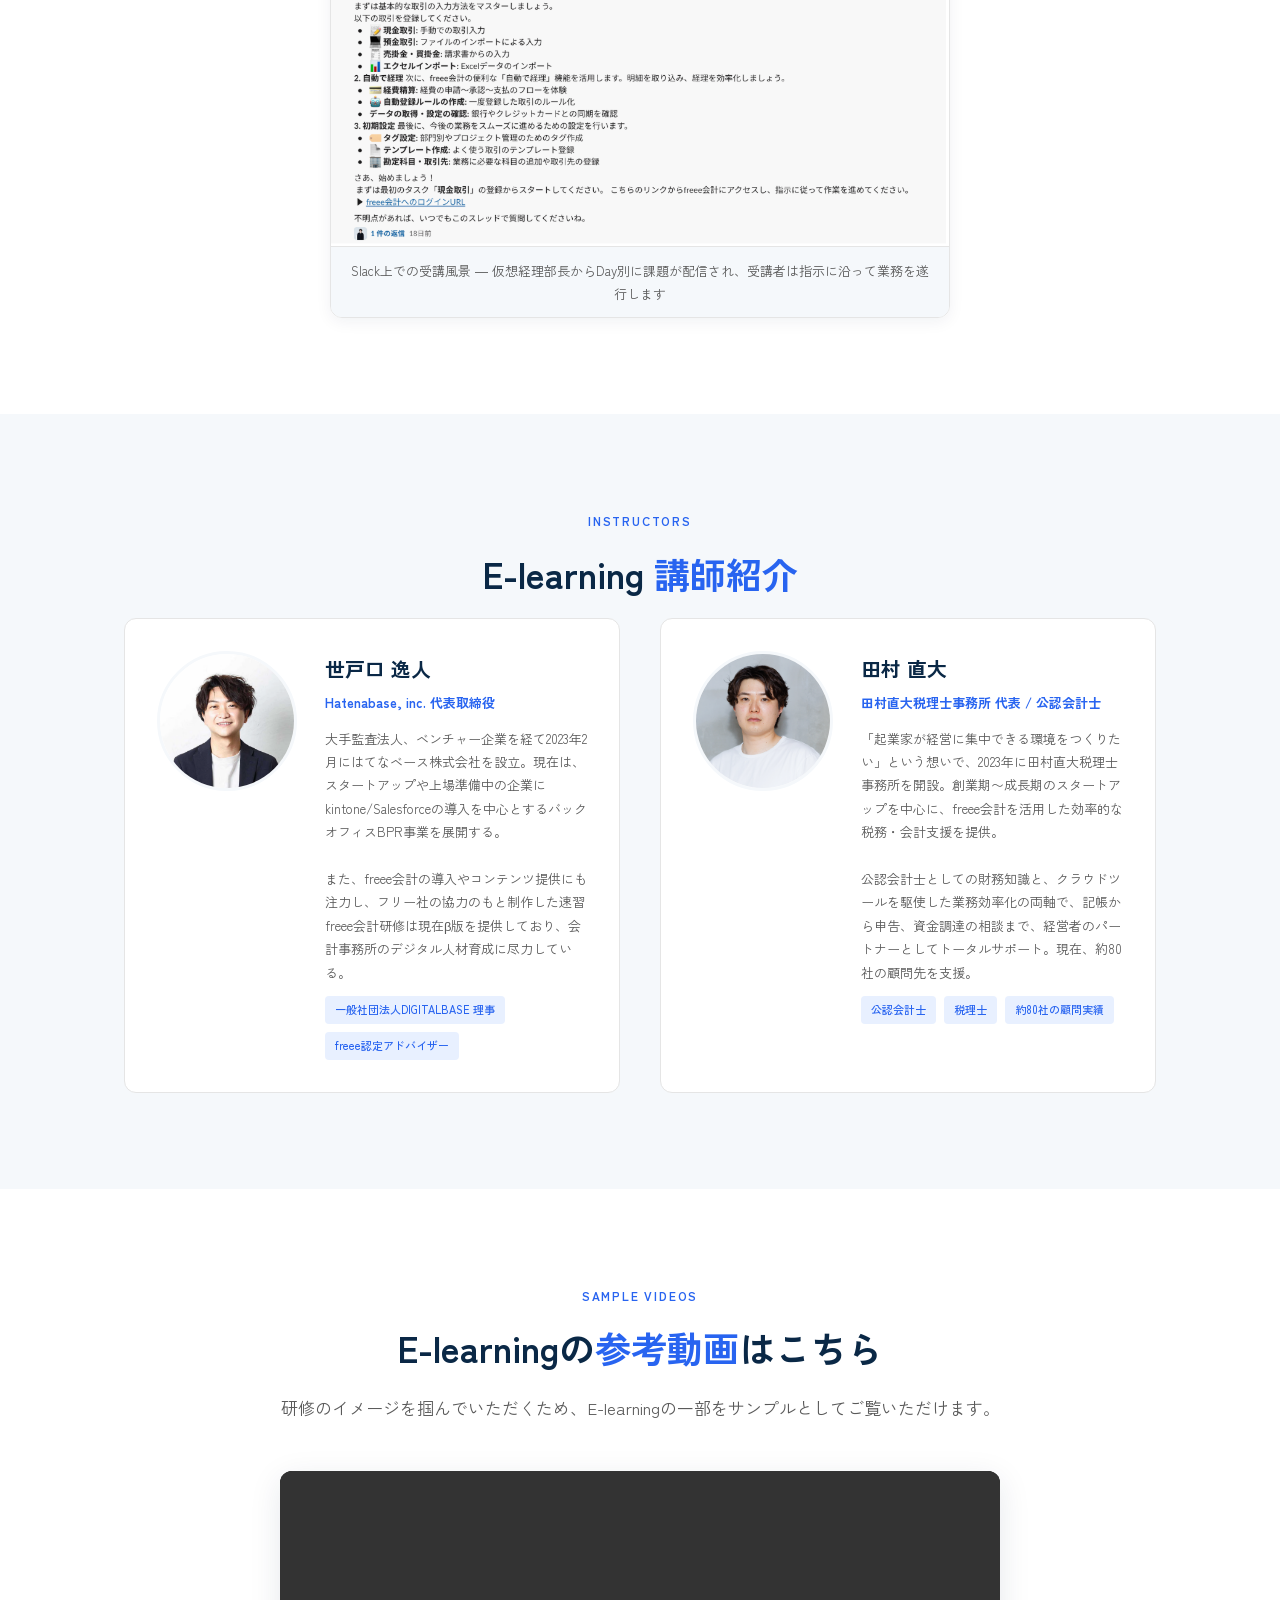
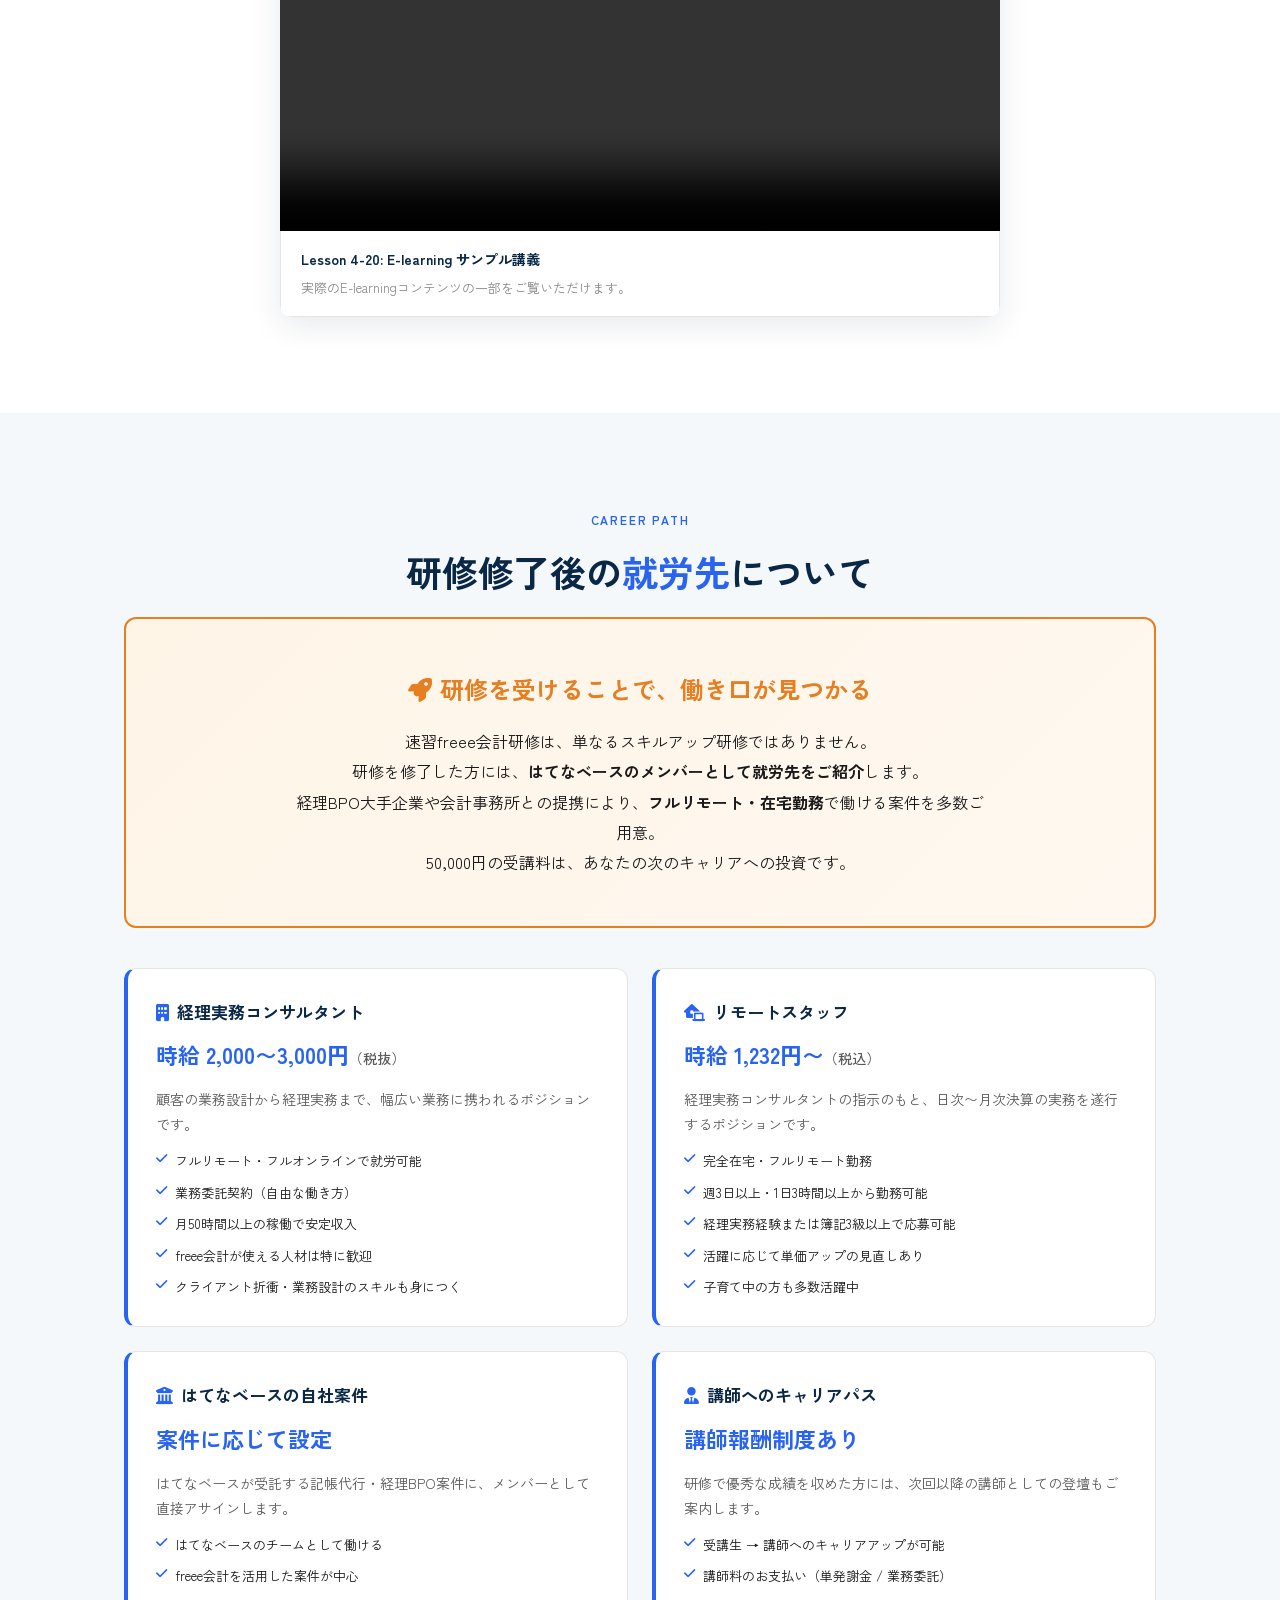
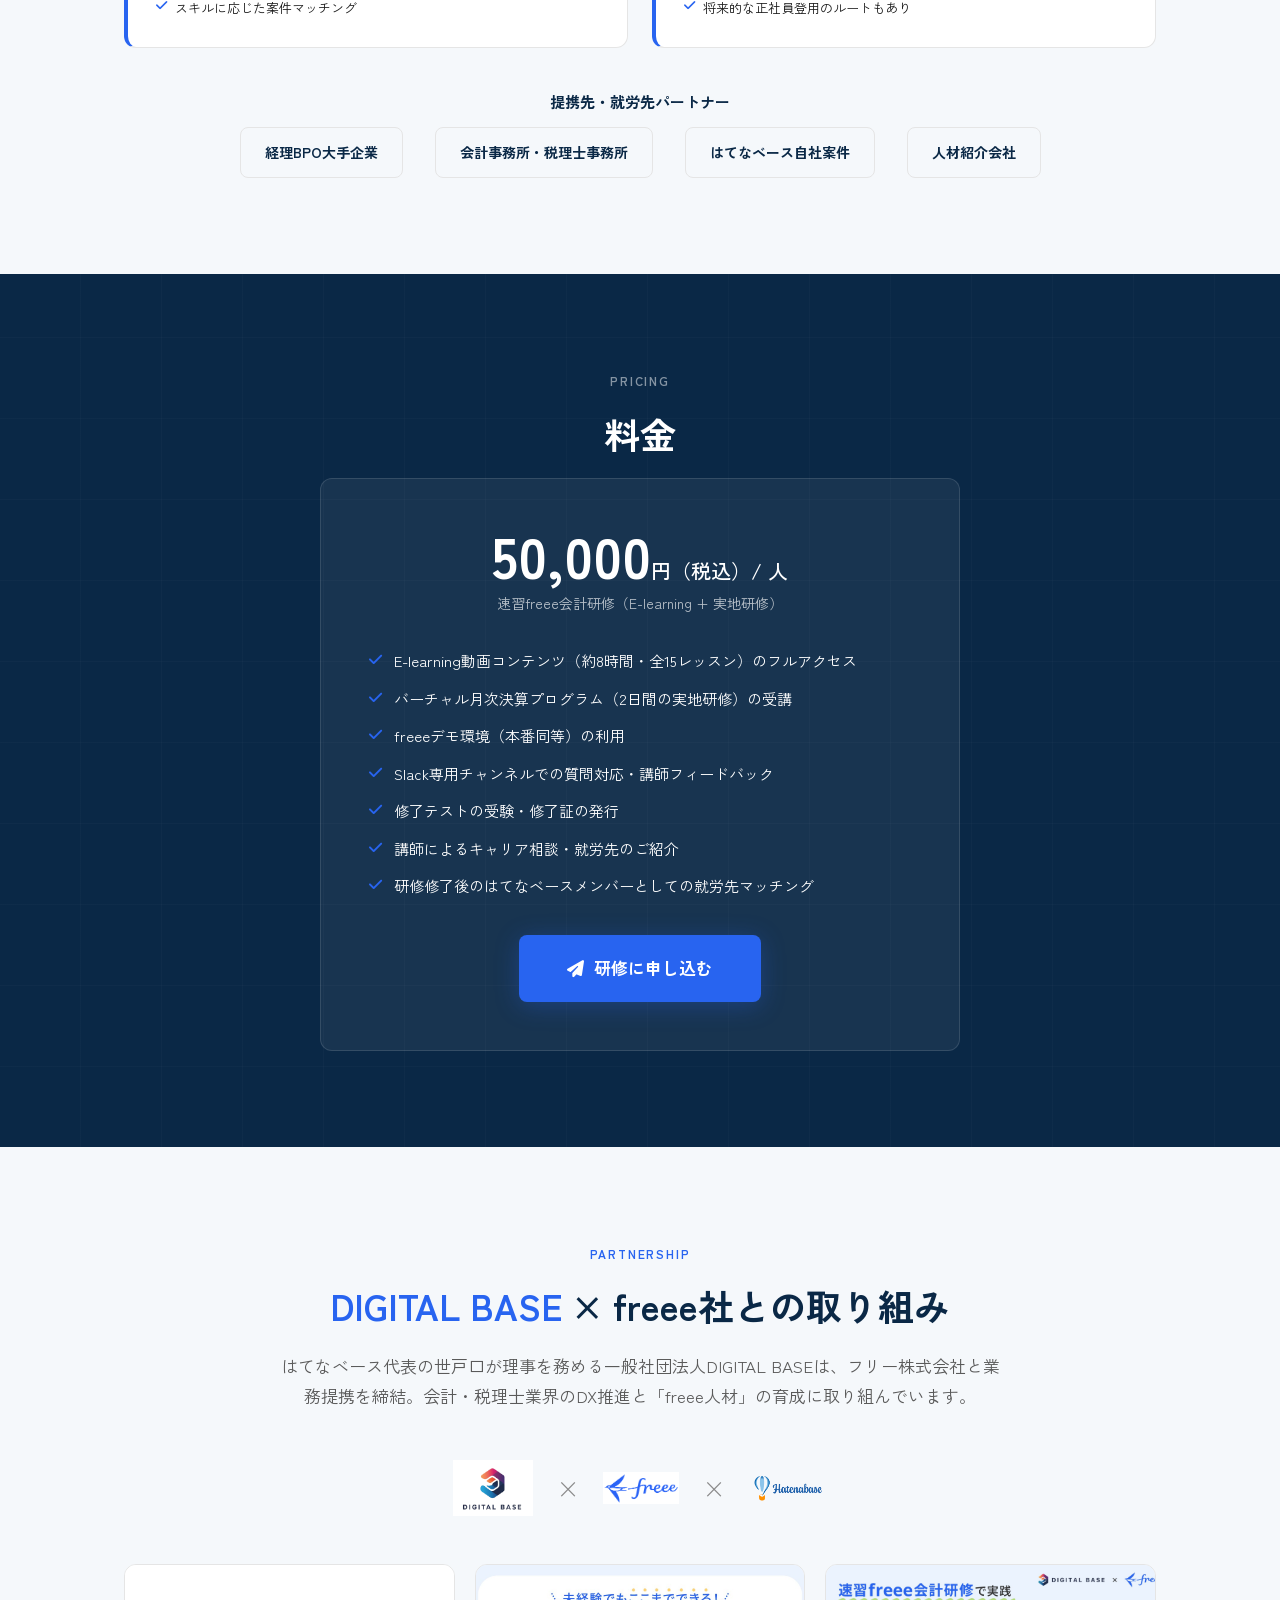
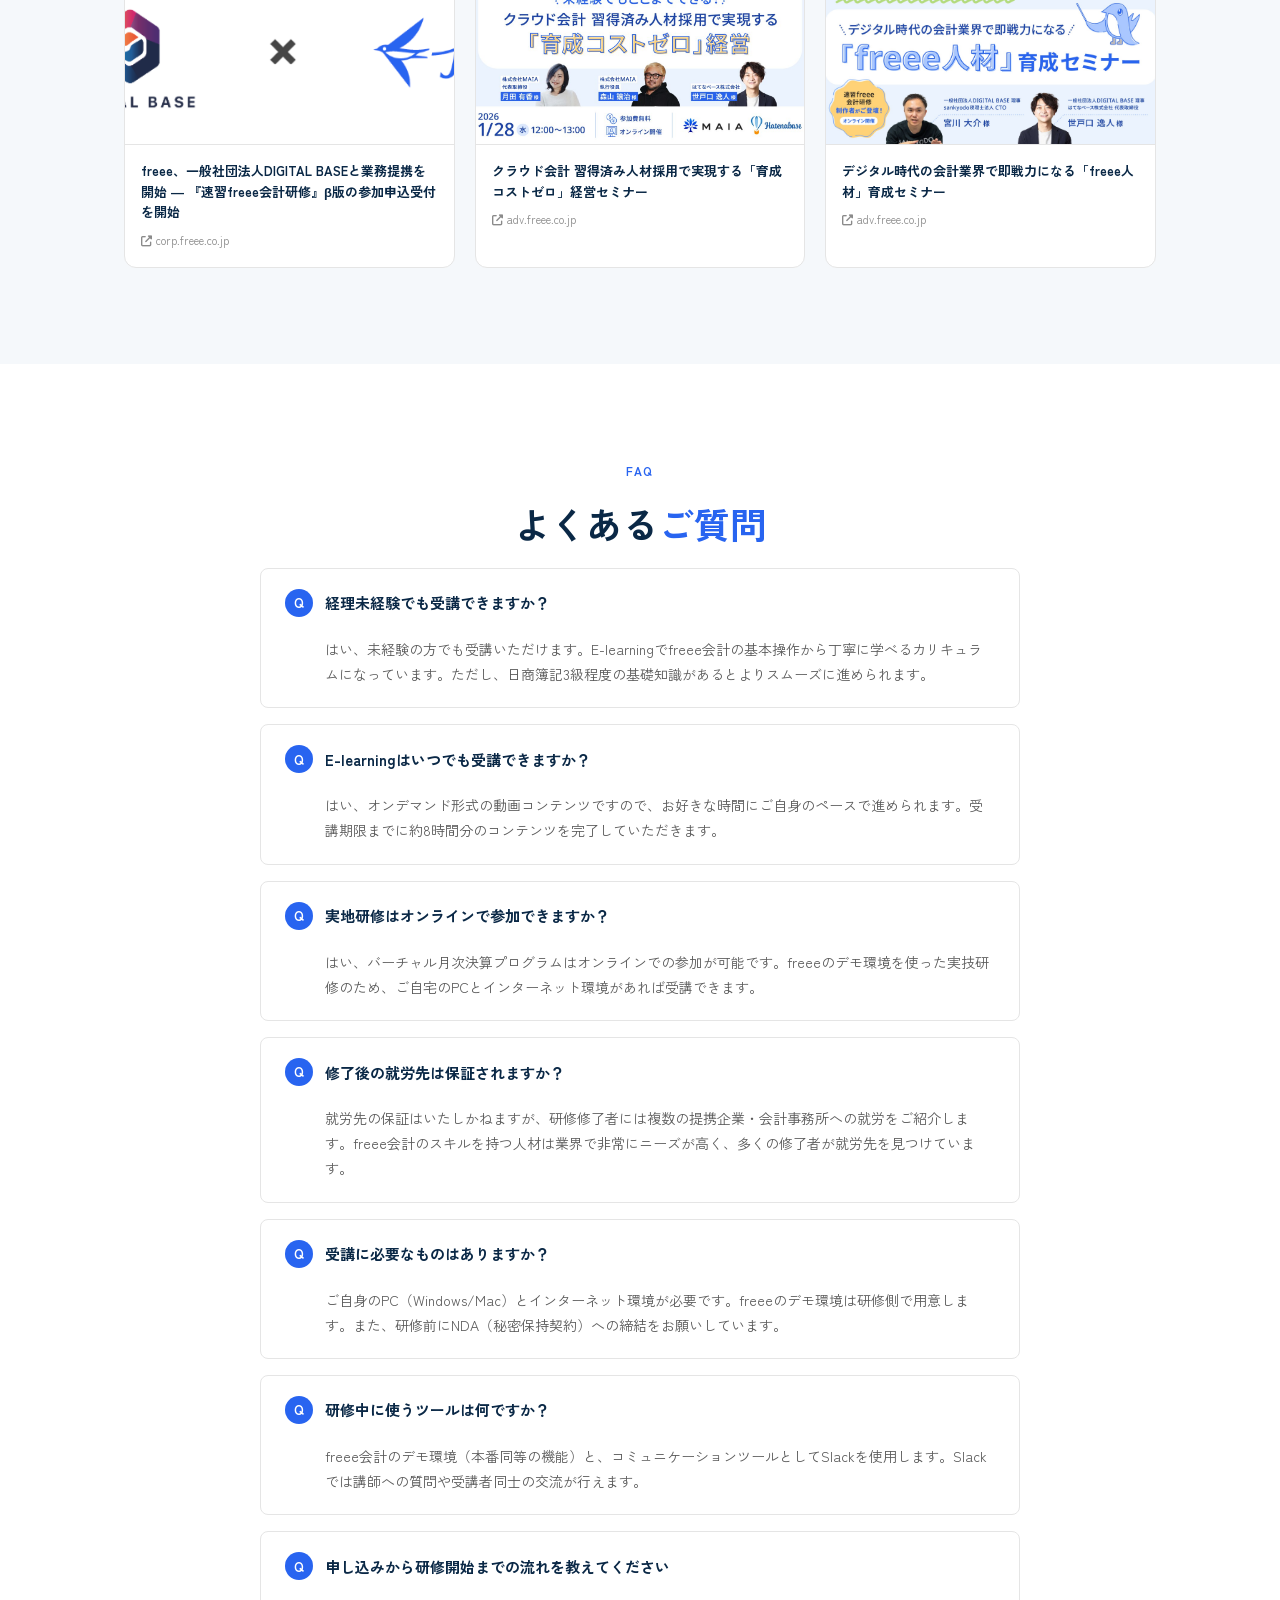
==== commit 8a5c8d59: "経理プログラム一覧とSlack受講風景の画像サイズを縮小 max-width:60%で中央配置に変更し、表示サイズを約半分に  Co-Authored-By: Claude Opus 4.6 <nor" ====
--- a/index.html
+++ b/index.html
@@ -751,7 +751,7 @@
     </div>
 
     <!-- 経理プログラム スクリーンショット -->
-    <div class="s-screenshot s-fade" style="margin-top:40px">
+    <div class="s-screenshot s-fade" style="margin-top:40px;max-width:60%;margin-left:auto;margin-right:auto">
       <img src="images/keiri-program.png" alt="経理プログラム一覧 詳細"/>
       <div class="s-screenshot-caption">バーチャル月次決算の経理プログラム一覧 ― 全34項目を実際のfreee環境で実践します</div>
     </div>
@@ -792,7 +792,7 @@
     </div>
 
     <!-- Slack受講風景 -->
-    <div class="s-screenshot s-fade" style="margin-top:40px">
+    <div class="s-screenshot s-fade" style="margin-top:40px;max-width:60%;margin-left:auto;margin-right:auto">
       <img src="images/slack-training.png" alt="Slackを使った受講風景"/>
       <div class="s-screenshot-caption">Slack上での受講風景 ― 仮想経理部長からDay別に課題が配信され、受講者は指示に沿って業務を遂行します</div>
     </div>
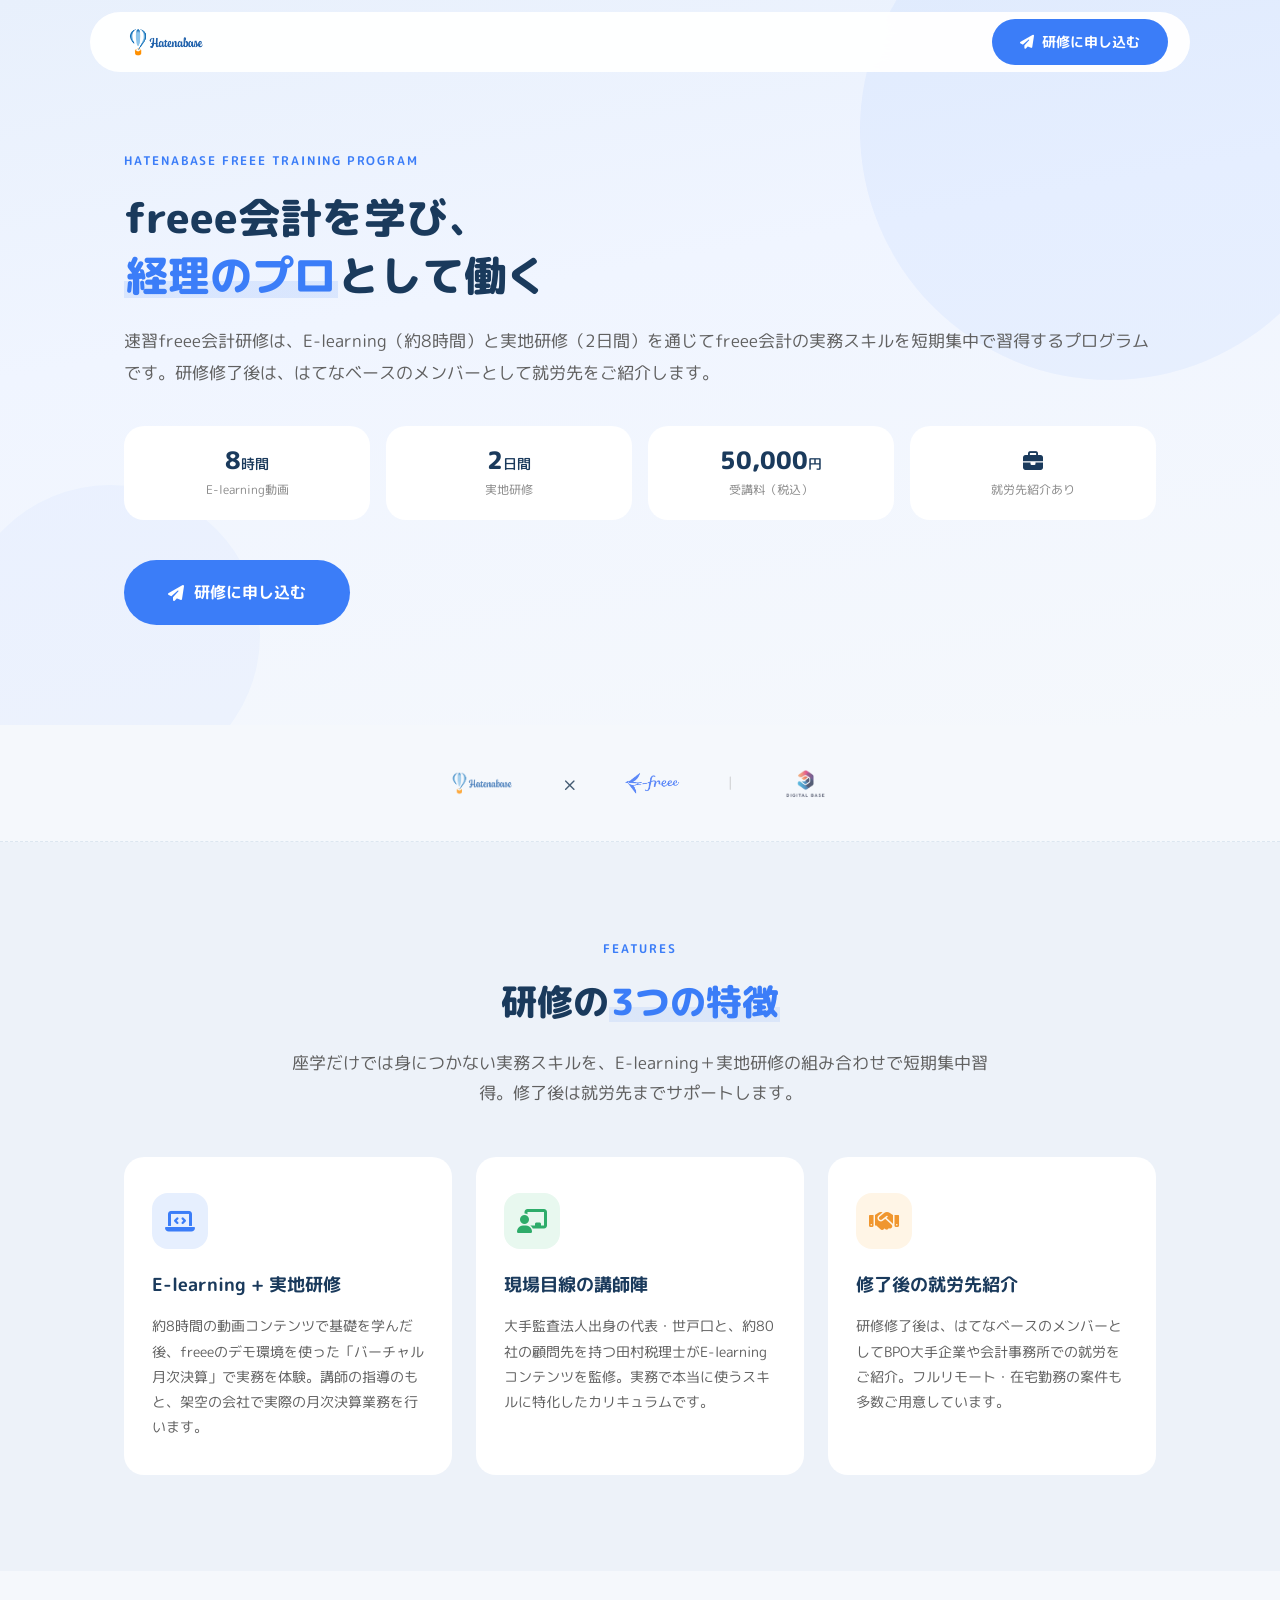
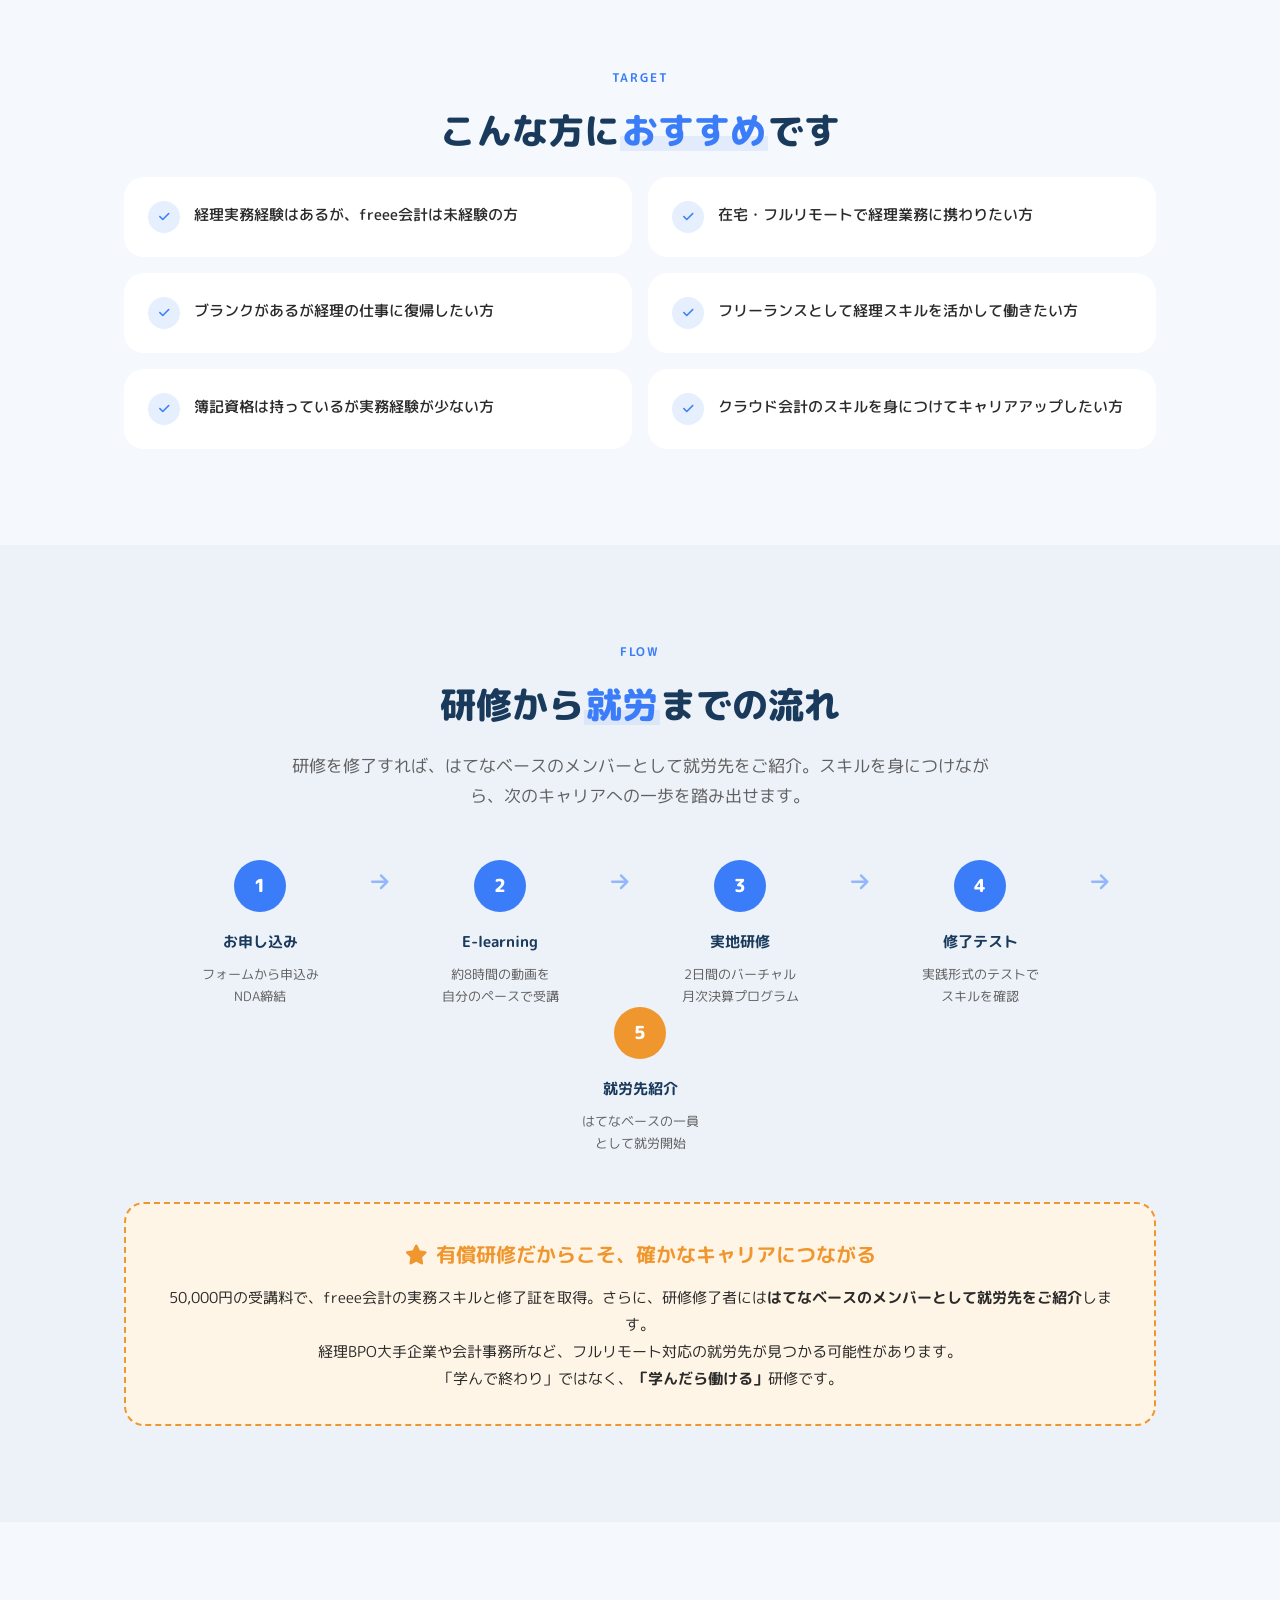
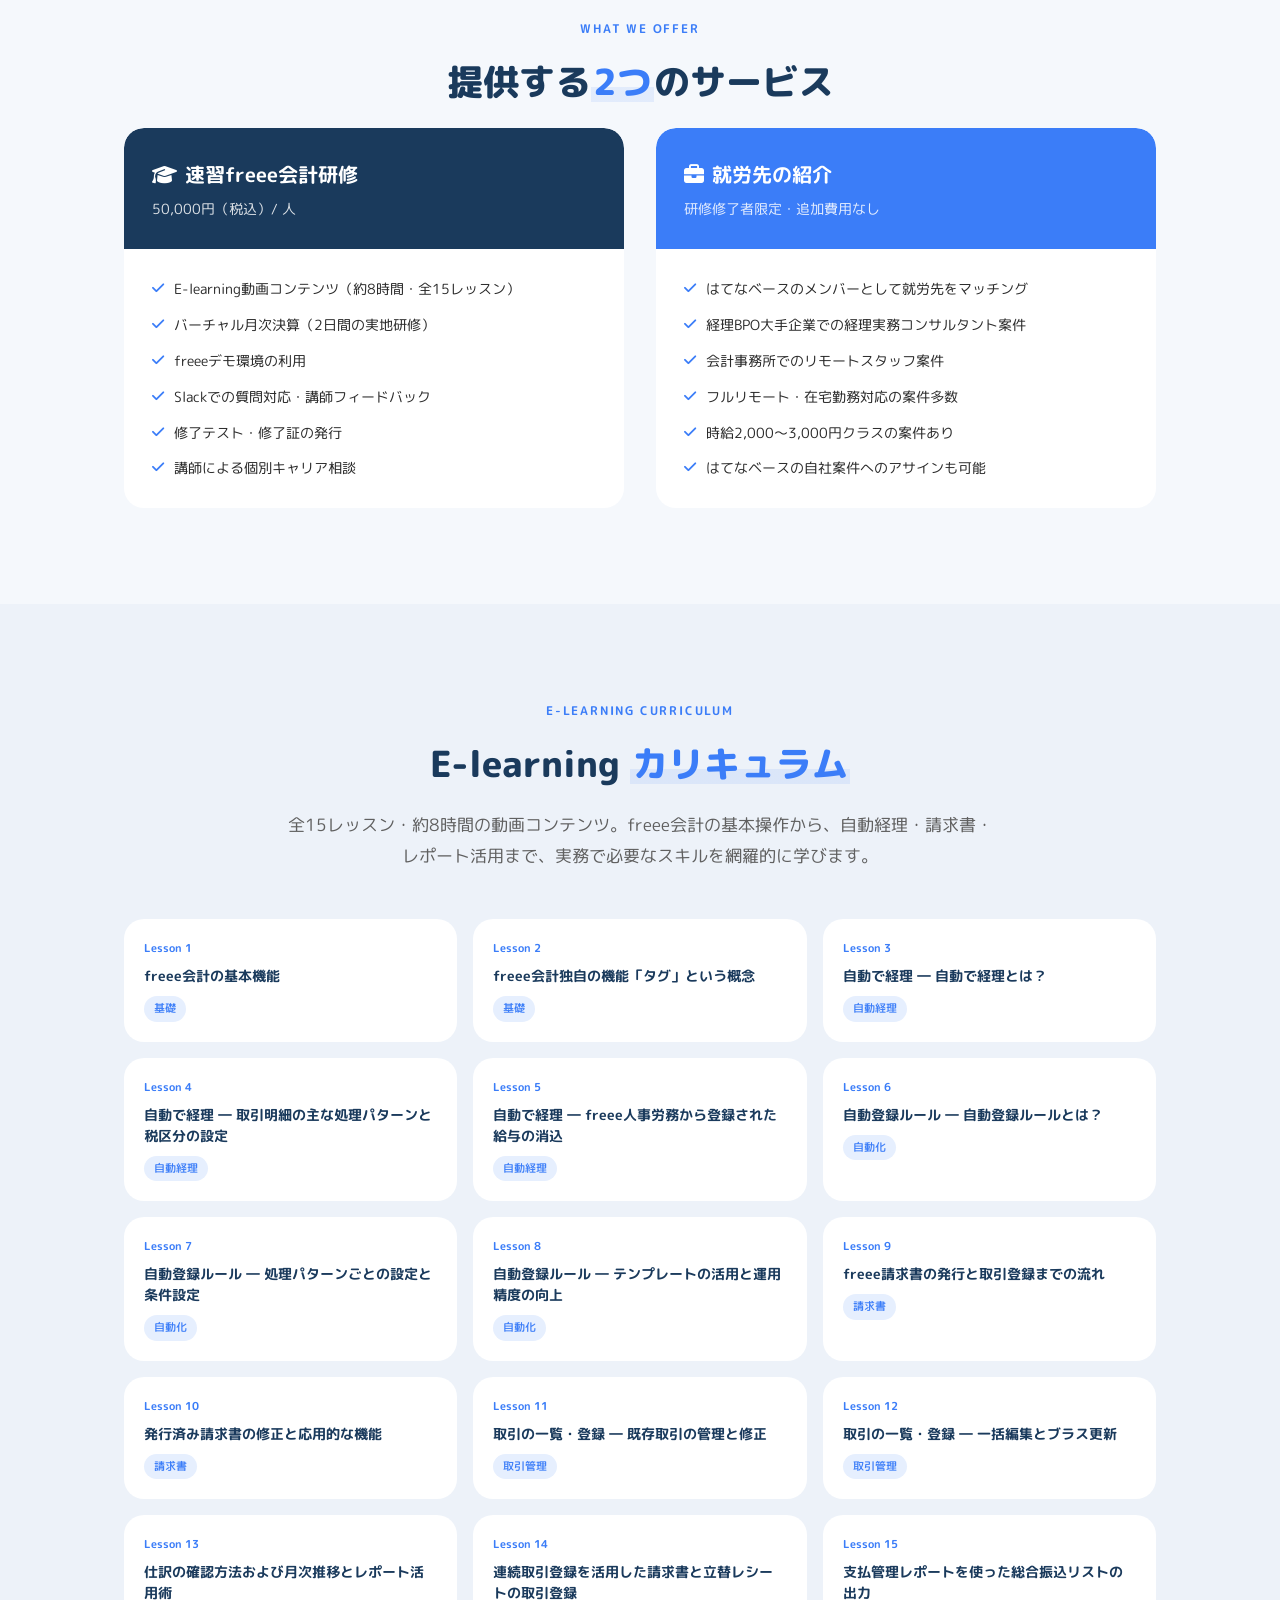
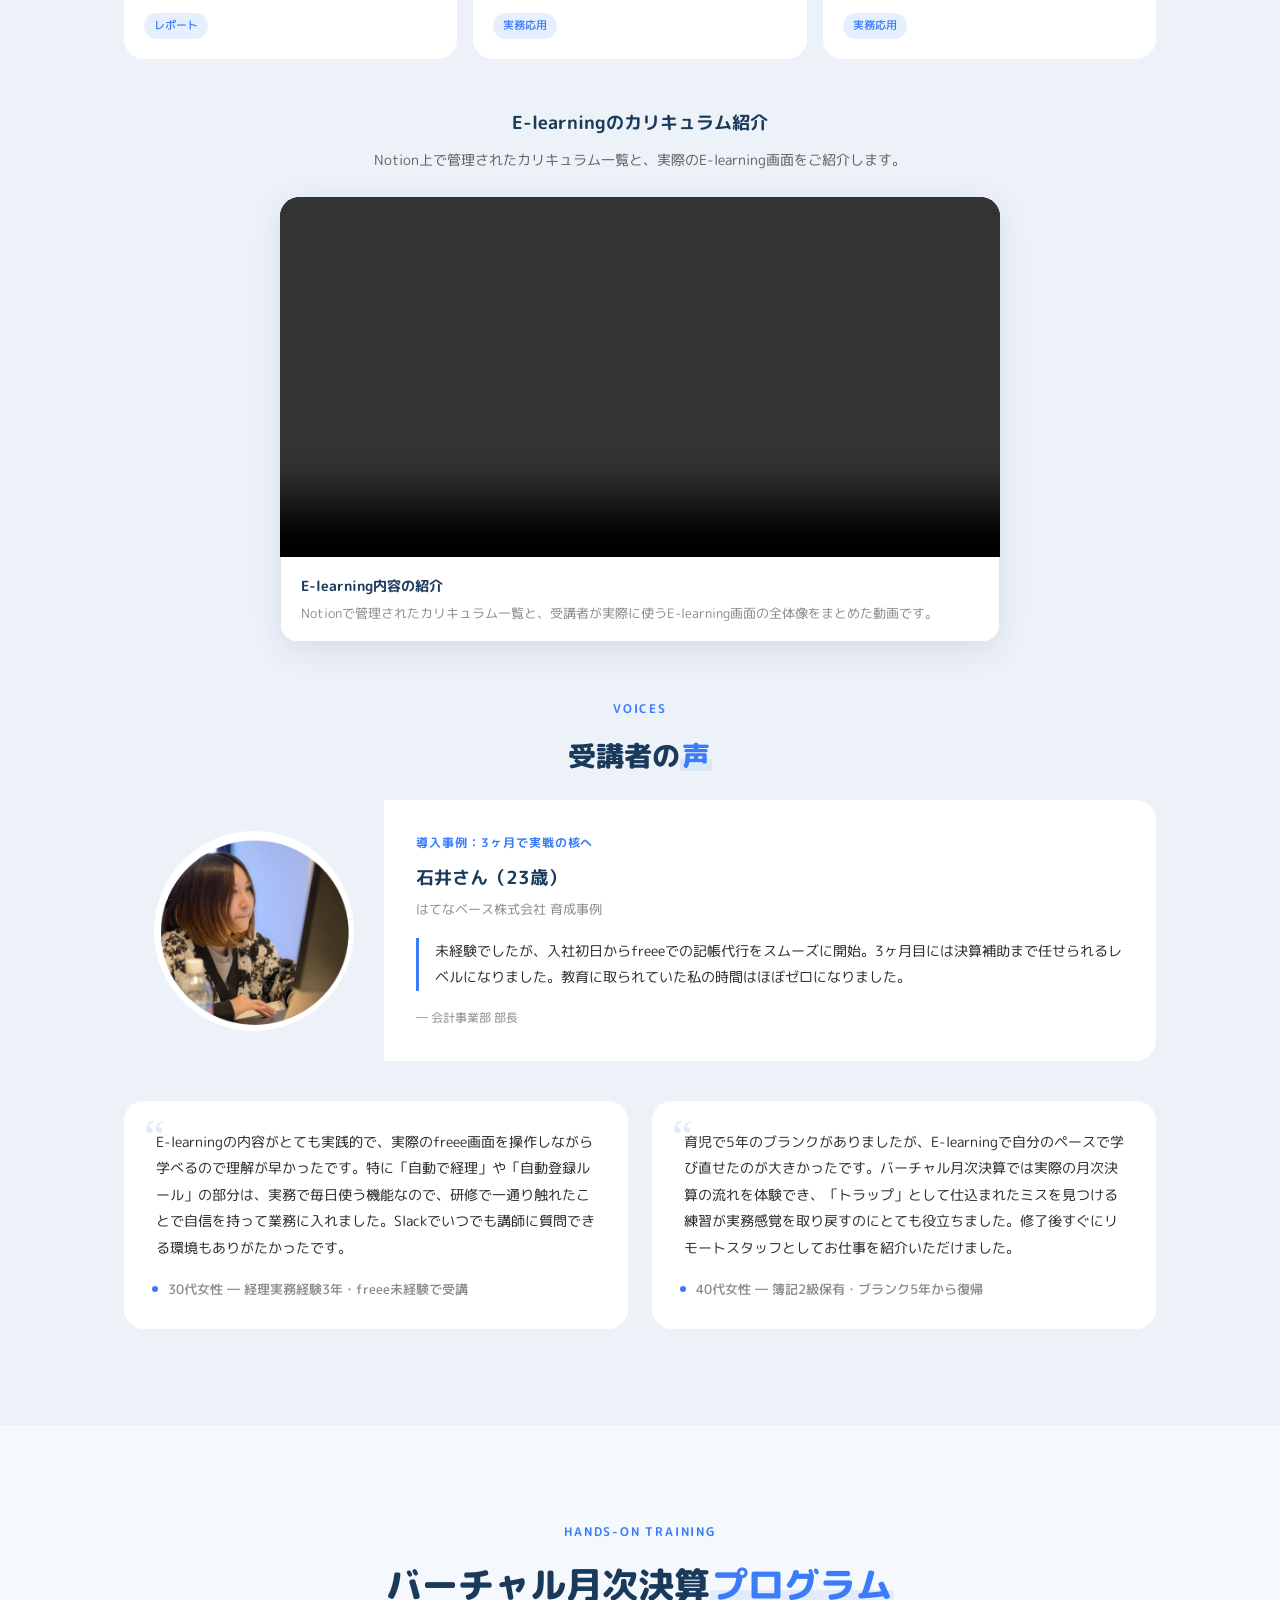
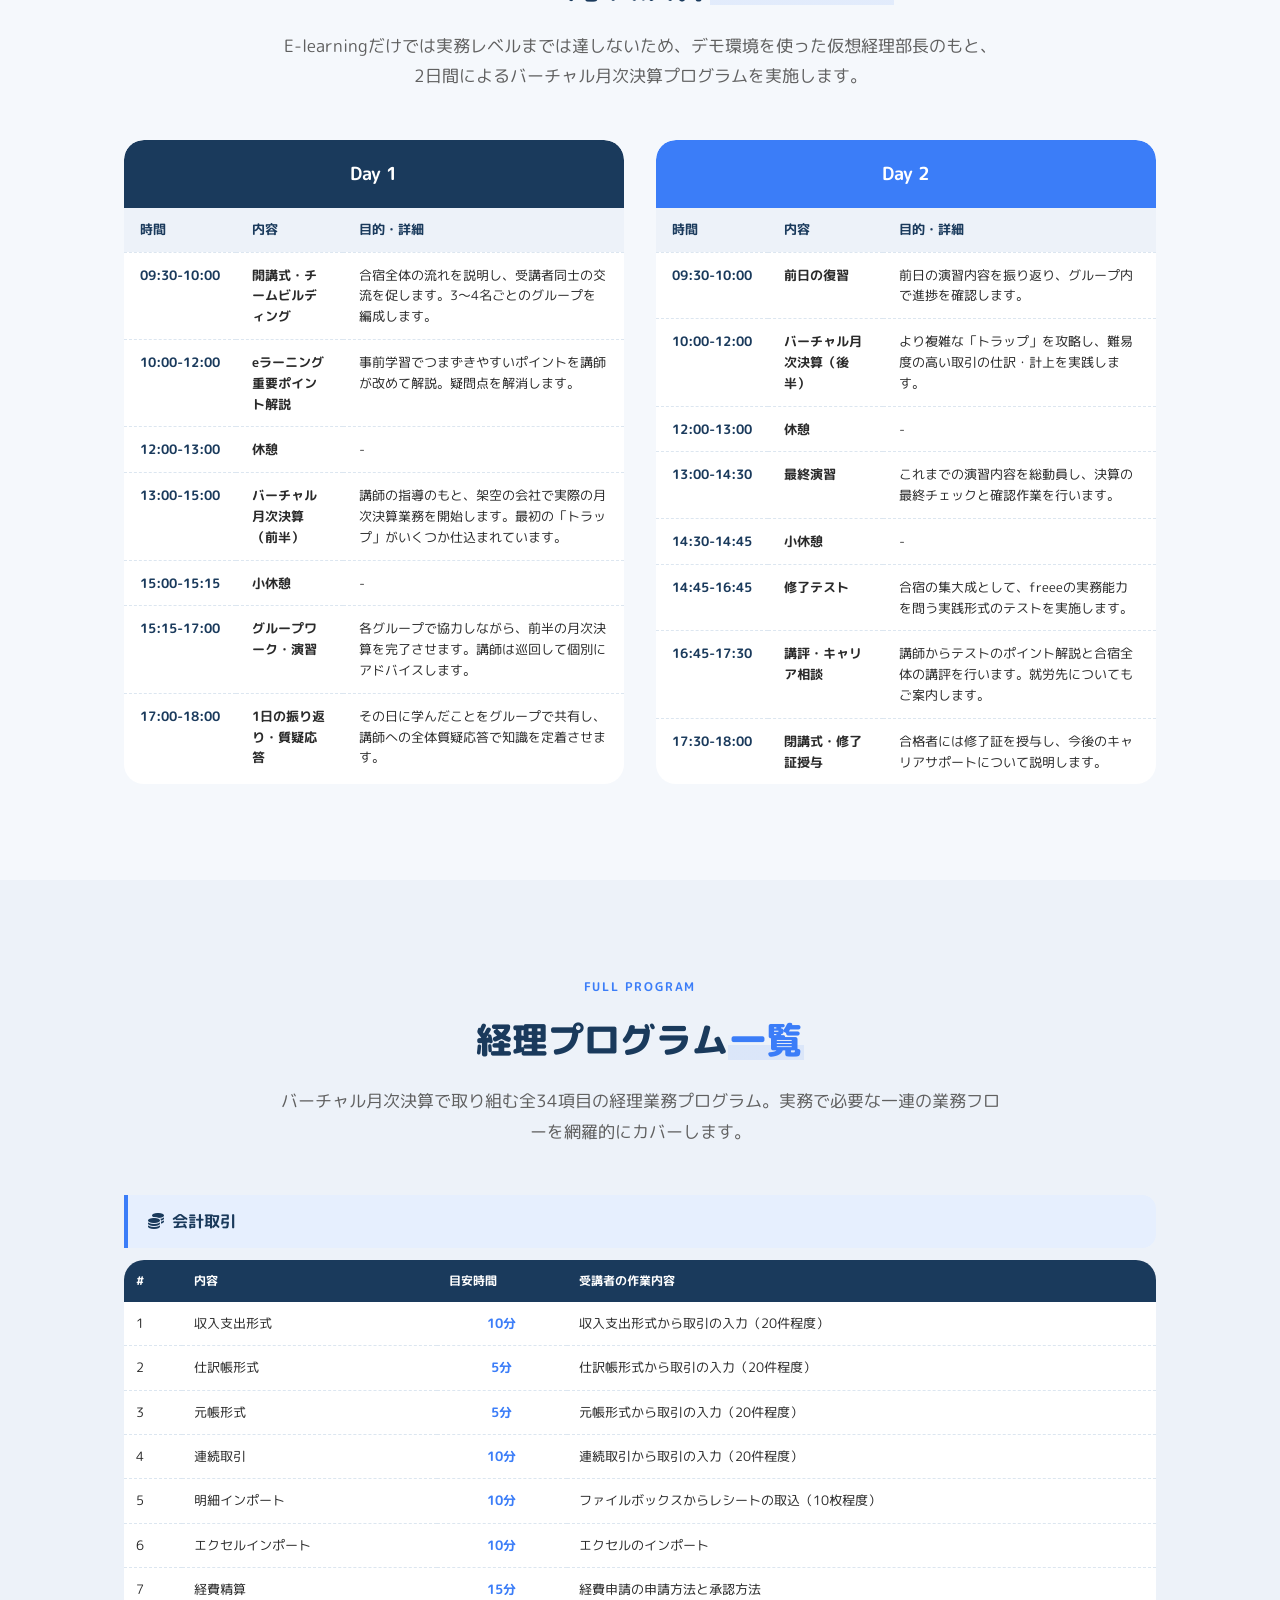
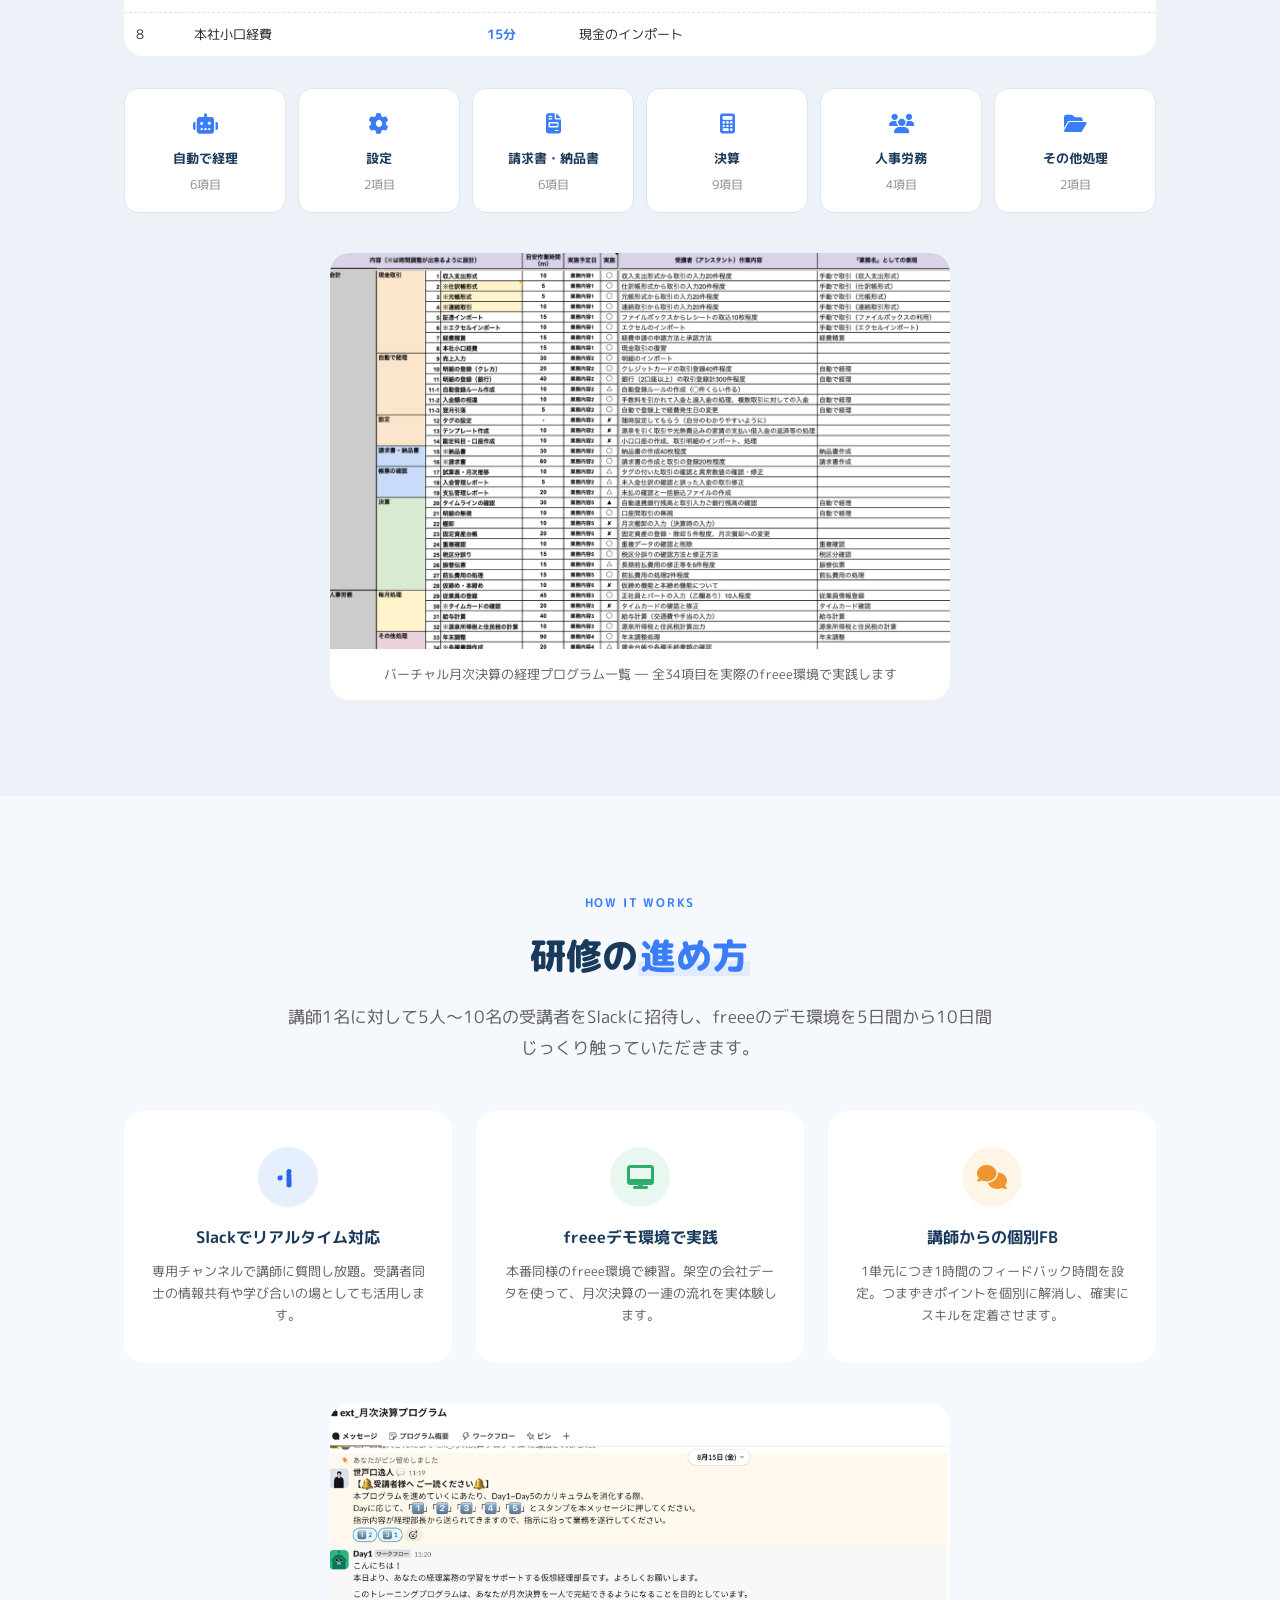
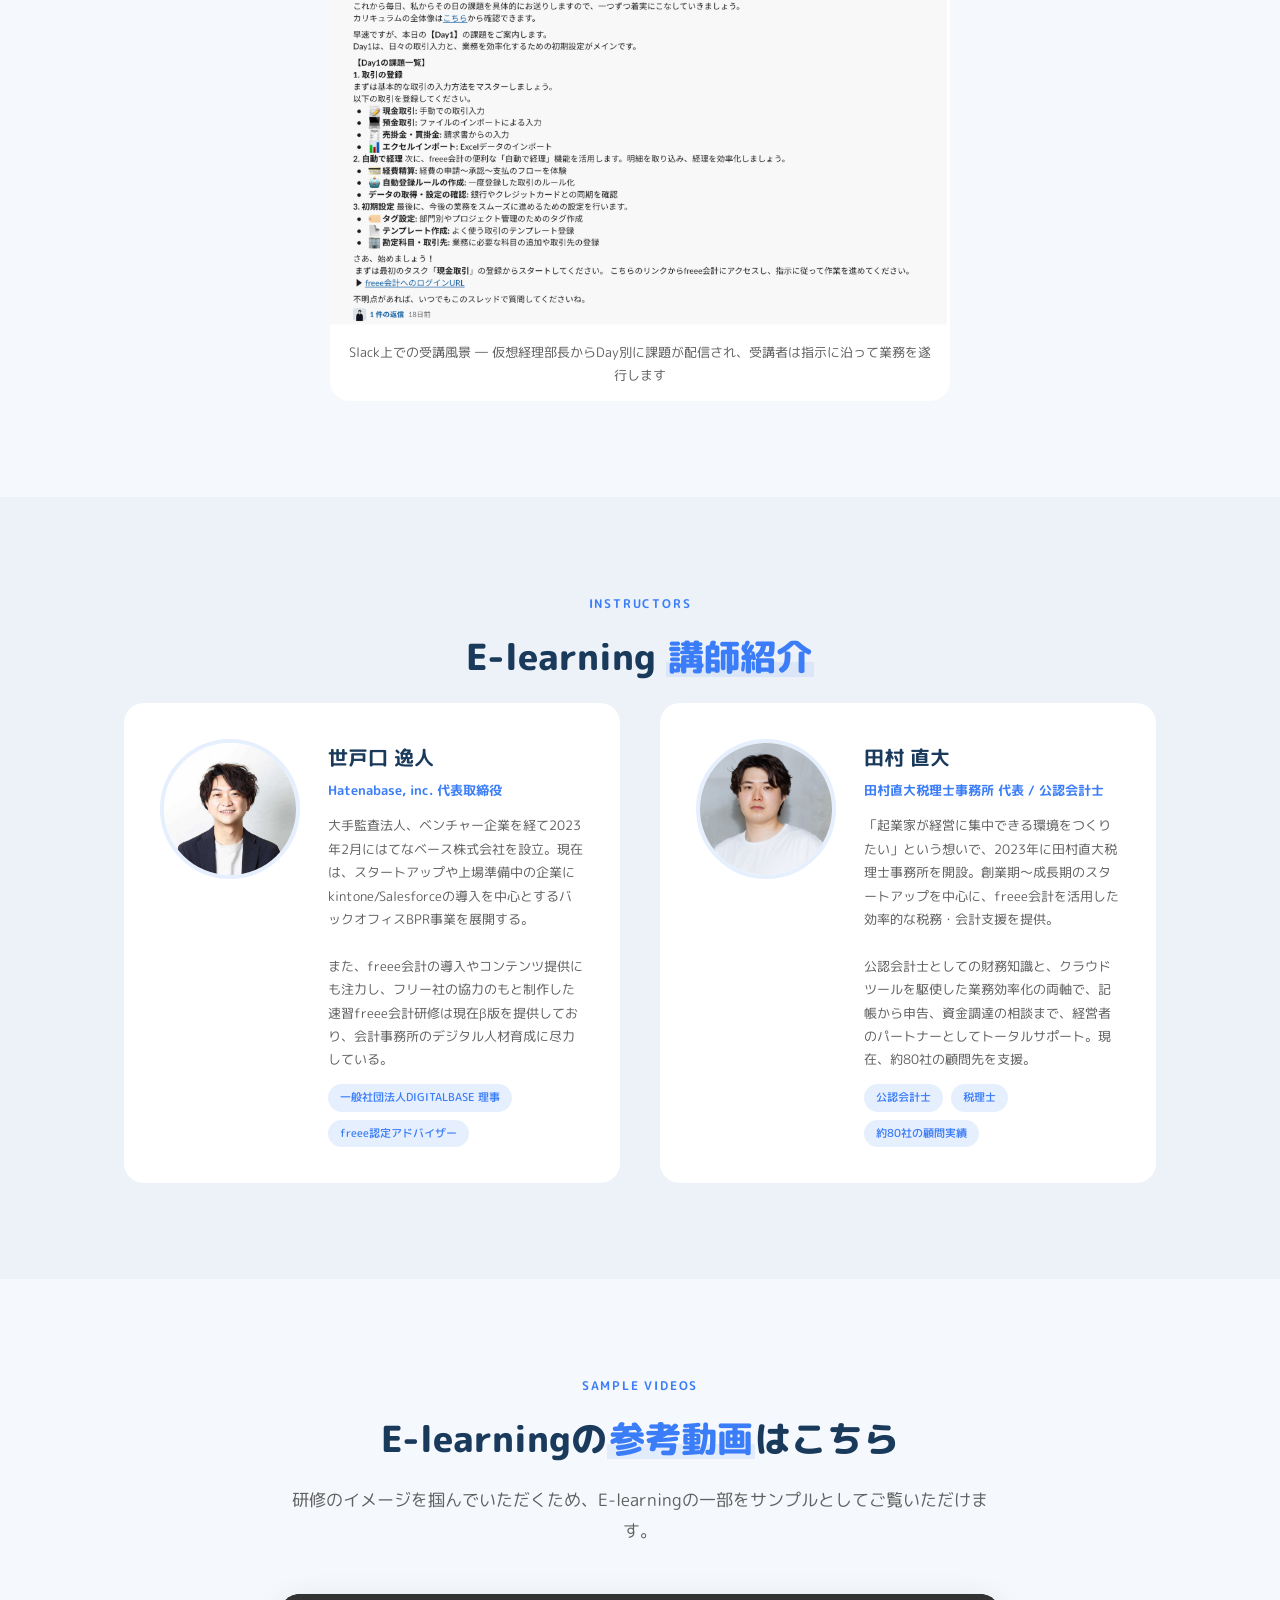
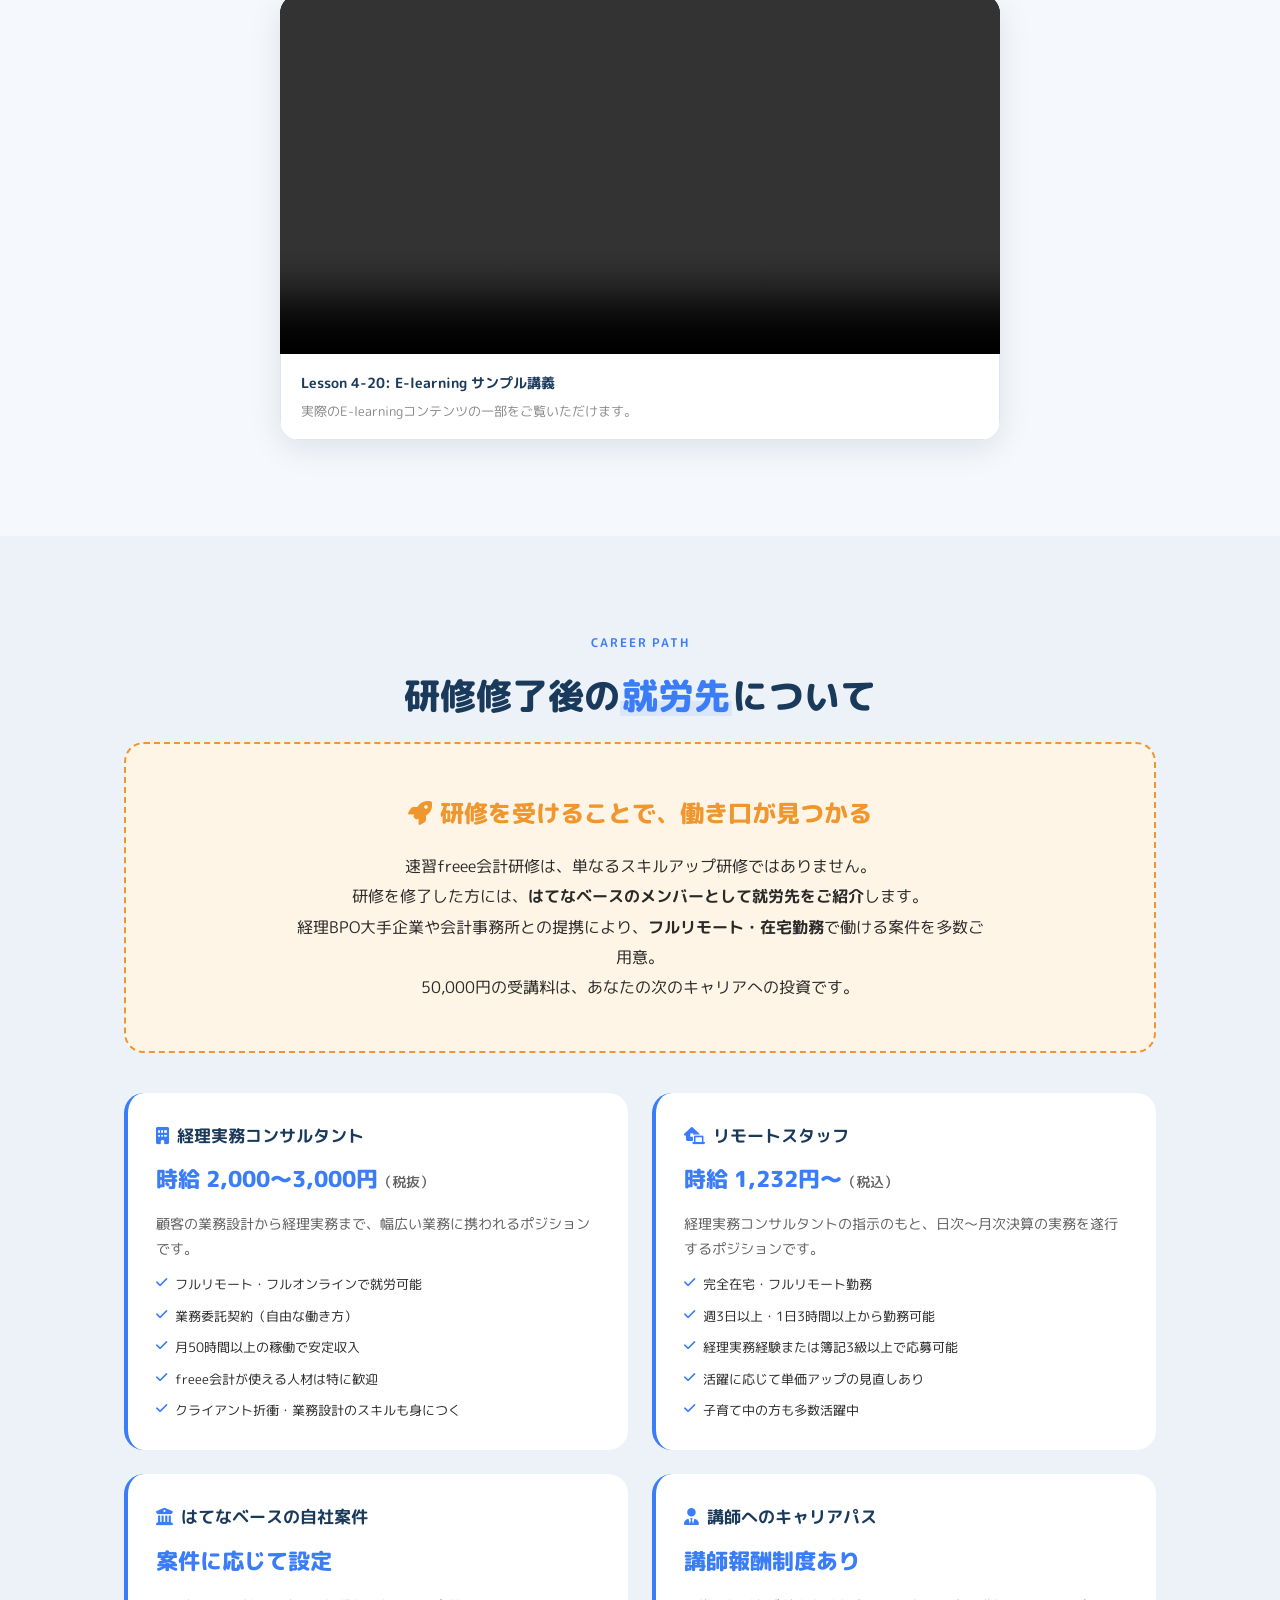
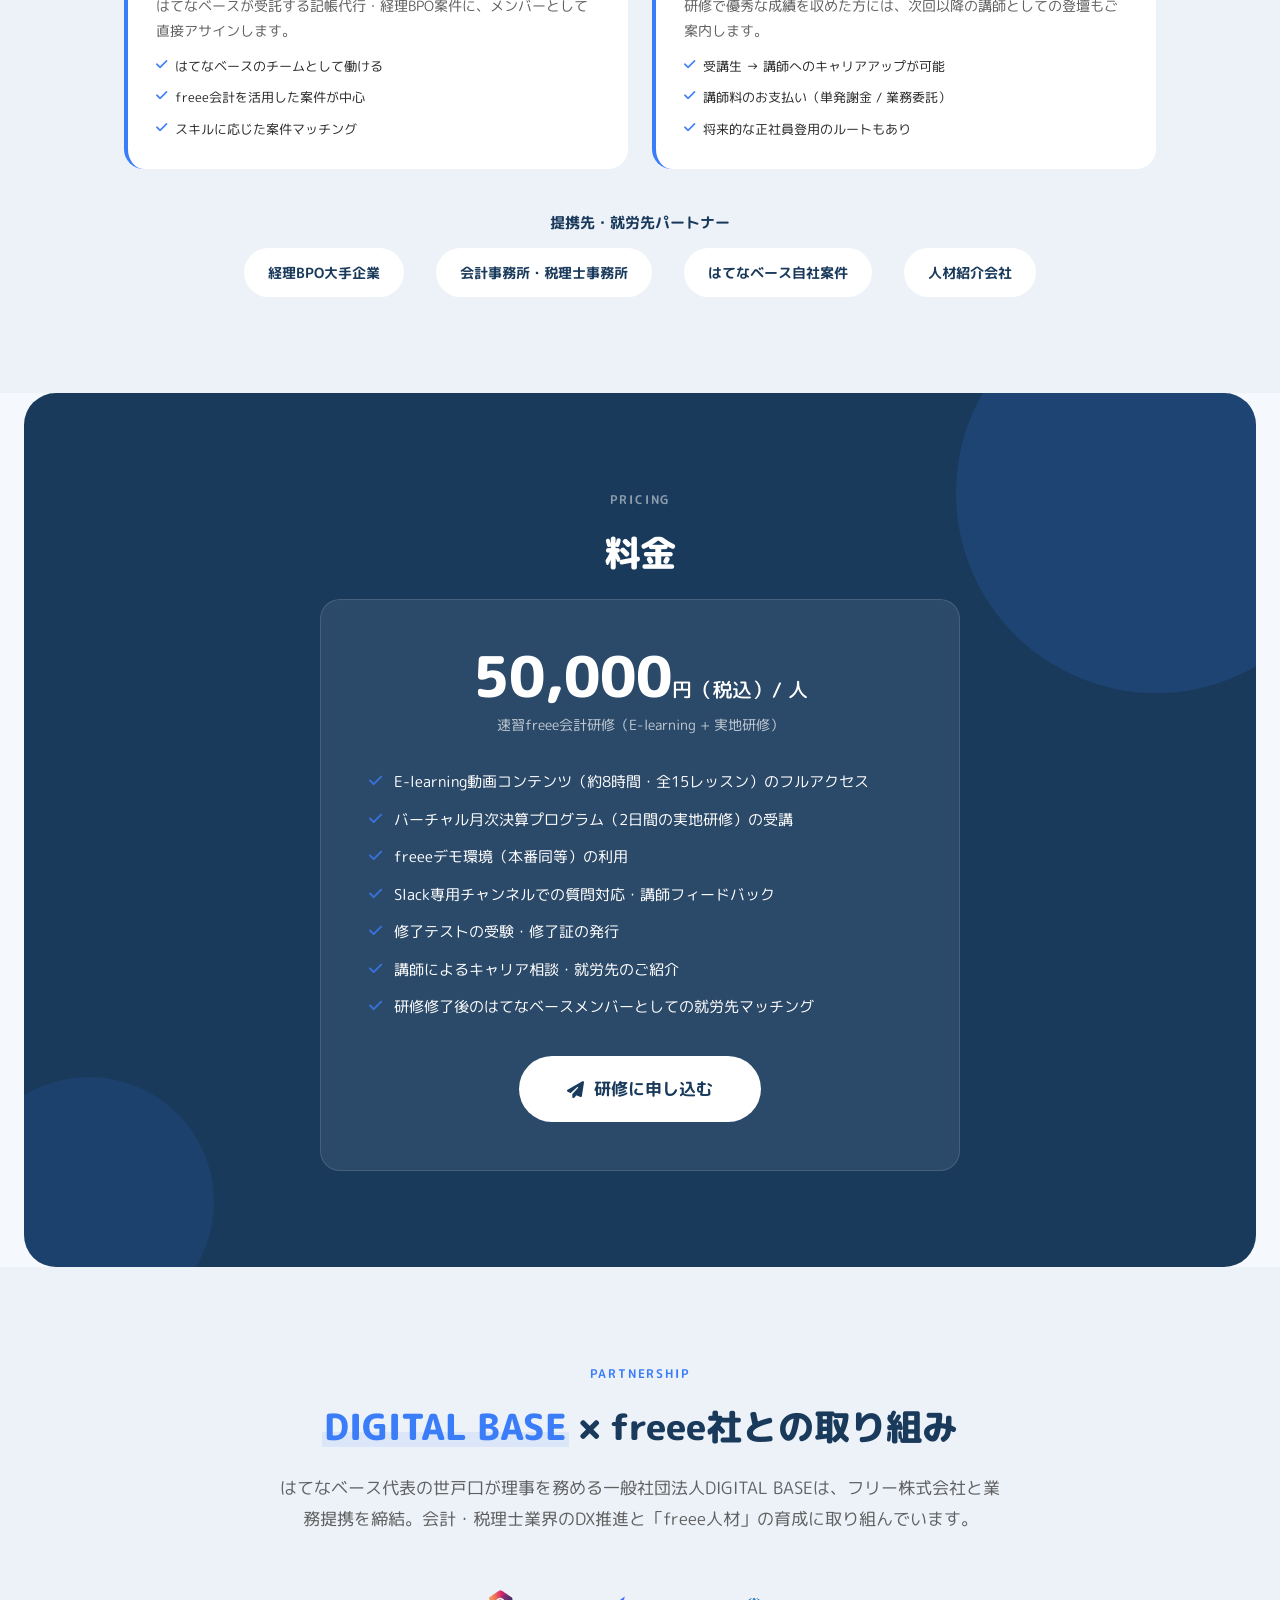
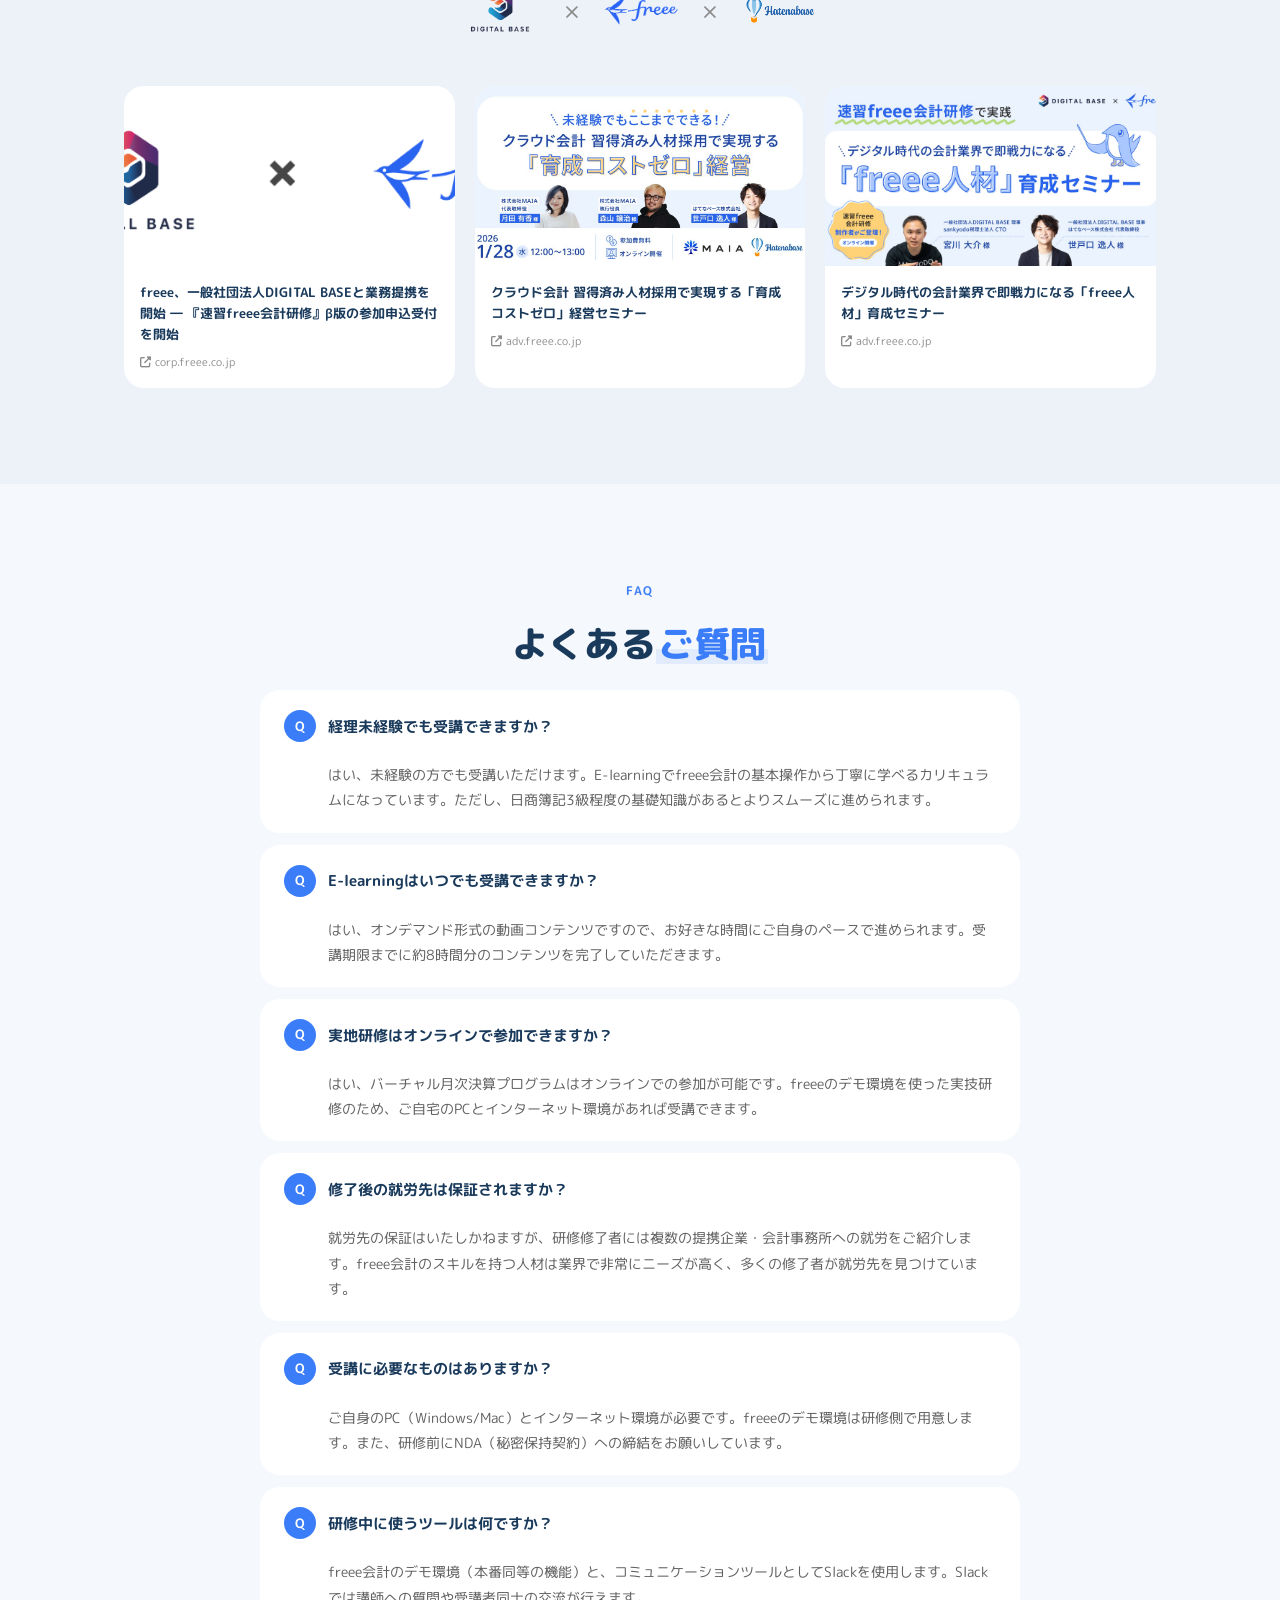
==== commit 72092ba3: "kintone風の柔和なデザインにリニューアル - フォント: Zen Kaku Gothic New → M PLUS Rounded 1c（丸ゴシック） - 角丸: 12px → 20px、ボタン" ====
--- a/index.html
+++ b/index.html
@@ -7,7 +7,7 @@
 <meta name="description" content="freee会計の実務スキルをE-learning＋実地研修で習得。研修修了後は就労先をご紹介。受講料50,000円（税込）。はてなベース株式会社が提供する会計人材育成プログラム。"/>
 <link rel="preconnect" href="https://fonts.googleapis.com"/>
 <link rel="preconnect" href="https://fonts.gstatic.com" crossorigin=""/>
-<link href="https://fonts.googleapis.com/css2?family=Zen+Kaku+Gothic+New:wght@300;400;500;700&display=swap" rel="stylesheet"/>
+<link href="https://fonts.googleapis.com/css2?family=M+PLUS+Rounded+1c:wght@300;400;500;700;800&display=swap" rel="stylesheet"/>
 <link href="https://cdnjs.cloudflare.com/ajax/libs/font-awesome/6.4.0/css/all.min.css" rel="stylesheet"/>
 <style>
 /* ===== Reset ===== */
@@ -20,28 +20,31 @@
 
 /* ===== Tokens ===== */
 :root{
-  --navy:#0A2846;
-  --navy-90:rgba(10,40,70,0.9);
-  --navy-06:rgba(10,40,70,0.06);
-  --navy-12:rgba(10,40,70,0.12);
-  --text:#191919;
-  --sub:#5a5a5a;
+  --navy:#1a3a5c;
+  --navy-90:rgba(26,58,92,0.9);
+  --navy-06:rgba(26,58,92,0.06);
+  --navy-12:rgba(26,58,92,0.12);
+  --text:#2a2a2a;
+  --sub:#606060;
   --muted:#8a8a8a;
-  --border:#e5e5e5;
-  --bg:#f5f8fb;
+  --border:#dce6f0;
+  --bg:#edf2f9;
   --white:#ffffff;
-  --accent:#2864F0;
-  --accent-light:#e8f0ff;
-  --green:#1a8754;
-  --green-light:#e6f4ed;
-  --orange:#e67e22;
-  --orange-light:#fef5e7;
-  --font:"Zen Kaku Gothic New",sans-serif;
+  --cream:#f5f8fc;
+  --accent:#3b7df8;
+  --accent-light:#e6effe;
+  --accent-soft:rgba(59,125,248,.08);
+  --green:#2eac6a;
+  --green-light:#e8f8ef;
+  --orange:#f0962e;
+  --orange-light:#fff5e6;
+  --font:"M PLUS Rounded 1c","Hiragino Maru Gothic ProN",sans-serif;
   --ease:cubic-bezier(.25,.46,.45,.94);
-  --r:12px;
-  --r-sm:8px;
+  --r:20px;
+  --r-sm:14px;
+  --r-pill:100vmax;
 }
-body{font-family:var(--font);font-size:16px;line-height:1.8;color:var(--text);background:var(--white);-webkit-font-smoothing:antialiased;overflow-x:hidden}
+body{font-family:var(--font);font-size:16px;line-height:1.8;color:var(--text);background:var(--cream);-webkit-font-smoothing:antialiased;overflow-x:hidden}
 
 /* ===== Layout ===== */
 .s-container{max-width:1080px;margin:0 auto;padding:0 24px}
@@ -50,50 +53,51 @@
 
 /* ===== Typography ===== */
 .s-eyebrow{font-size:12px;font-weight:700;letter-spacing:.15em;text-transform:uppercase;color:var(--accent);margin-bottom:16px}
-.s-title{font-size:clamp(24px,4vw,36px);font-weight:700;color:var(--navy);line-height:1.4;margin-bottom:20px}
-.s-title span{color:var(--accent)}
+.s-title{font-size:clamp(24px,4vw,36px);font-weight:800;color:var(--navy);line-height:1.45;margin-bottom:20px}
+.s-title span{color:var(--accent);background:linear-gradient(180deg,transparent 60%,rgba(59,125,248,.1) 60%,rgba(59,125,248,.1) 90%,transparent 90%);padding:0 2px}
 .s-subtitle{font-size:17px;color:var(--sub);max-width:720px;margin:0 auto 48px}
 .s-section-lead{font-size:15px;color:var(--sub);max-width:800px;margin:0 auto 40px;line-height:1.9}
 
 /* ===== Header ===== */
-.s-header{position:fixed;top:0;left:0;width:100%;z-index:100;background:rgba(255,255,255,.92);backdrop-filter:blur(12px);-webkit-backdrop-filter:blur(12px);transition:box-shadow .3s var(--ease)}
-.s-header.scrolled{box-shadow:0 1px 8px rgba(10,40,70,.08)}
-.s-header-inner{display:flex;align-items:center;justify-content:space-between;height:64px}
-.s-header-logo img{height:32px}
-.s-header-cta{display:inline-flex;align-items:center;gap:8px;padding:10px 24px;background:var(--accent);color:#fff;font-size:14px;font-weight:500;border-radius:6px;transition:all .2s var(--ease)}
-.s-header-cta:hover{background:#1b4fd0;transform:translateY(-1px)}
+.s-header{position:fixed;top:12px;left:50%;transform:translateX(-50%);width:min(92%,1100px);z-index:100;background:rgba(255,255,255,.95);backdrop-filter:blur(16px);-webkit-backdrop-filter:blur(16px);border-radius:var(--r-pill);transition:box-shadow .3s var(--ease),top .3s var(--ease)}
+.s-header.scrolled{box-shadow:0 2px 20px rgba(26,58,92,.1);top:8px}
+.s-header-inner{display:flex;align-items:center;justify-content:space-between;height:60px;padding:0 12px 0 24px}
+.s-header-logo img{height:30px}
+.s-header-cta{display:inline-flex;align-items:center;gap:8px;padding:10px 28px;background:var(--accent);color:#fff;font-size:14px;font-weight:700;border-radius:var(--r-pill);transition:all .24s var(--ease)}
+.s-header-cta:hover{background:#2b6ae0;transform:translateY(-1px);box-shadow:0 4px 16px rgba(59,125,248,.25)}
 
 /* ===== Hero ===== */
-.s-hero{padding:140px 0 100px;background:linear-gradient(135deg,#f0f4f8 0%,#e8eef6 50%,#f5f8fb 100%);position:relative;overflow:hidden}
-.s-hero::before{content:'';position:absolute;inset:0;background:radial-gradient(circle at 80% 20%,rgba(40,100,240,.06) 0%,transparent 50%)}
+.s-hero{padding:150px 0 100px;background:linear-gradient(170deg,#e8f0fc 0%,#f0f5ff 40%,var(--cream) 100%);position:relative;overflow:hidden}
+.s-hero::before{content:'';position:absolute;width:500px;height:500px;border-radius:50%;background:rgba(59,125,248,.06);top:-120px;right:-80px}
+.s-hero::after{content:'';position:absolute;width:300px;height:300px;border-radius:50%;background:rgba(59,125,248,.04);bottom:-60px;left:-40px}
 .s-hero-inner{display:flex;align-items:center;gap:64px}
-.s-hero-text{flex:1}
+.s-hero-text{flex:1;position:relative;z-index:1}
 .s-hero-visual{flex:0 0 380px;position:relative}
-.s-hero h1{font-size:clamp(28px,5vw,42px);font-weight:700;color:var(--navy);line-height:1.35;margin-bottom:20px}
-.s-hero h1 em{font-style:normal;color:var(--accent)}
+.s-hero h1{font-size:clamp(28px,5vw,42px);font-weight:800;color:var(--navy);line-height:1.4;margin-bottom:20px}
+.s-hero h1 em{font-style:normal;color:var(--accent);background:linear-gradient(180deg,transparent 60%,rgba(59,125,248,.12) 60%,rgba(59,125,248,.12) 90%,transparent 90%);padding:0 2px}
 .s-hero-desc{font-size:17px;color:var(--sub);line-height:1.9;margin-bottom:36px}
 .s-hero-metrics{display:grid;grid-template-columns:repeat(4,1fr);gap:16px;margin-bottom:40px}
-.s-hero-metric{background:var(--white);padding:20px 16px;border-radius:var(--r);text-align:center;box-shadow:0 2px 12px rgba(10,40,70,.06)}
-.s-hero-metric-num{font-size:24px;font-weight:700;color:var(--navy);line-height:1.2}
+.s-hero-metric{background:var(--white);padding:20px 16px;border-radius:var(--r);text-align:center}
+.s-hero-metric-num{font-size:24px;font-weight:800;color:var(--navy);line-height:1.2}
 .s-hero-metric-num small{font-size:14px;font-weight:500}
 .s-hero-metric-label{font-size:12px;color:var(--muted);margin-top:4px}
-.s-hero-btn{display:inline-flex;align-items:center;gap:10px;padding:16px 40px;background:var(--accent);color:#fff;font-size:16px;font-weight:500;border-radius:8px;transition:all .2s var(--ease);box-shadow:0 4px 16px rgba(40,100,240,.2)}
-.s-hero-btn:hover{background:#1b4fd0;transform:translateY(-2px);box-shadow:0 6px 24px rgba(40,100,240,.3)}
-.s-hero-badge{position:absolute;top:20px;right:-10px;background:var(--orange);color:#fff;font-size:13px;font-weight:700;padding:8px 20px;border-radius:20px;transform:rotate(3deg);box-shadow:0 4px 12px rgba(230,126,34,.3)}
+.s-hero-btn{display:inline-flex;align-items:center;gap:10px;padding:18px 44px;background:var(--accent);color:#fff;font-size:16px;font-weight:700;border-radius:var(--r-pill);transition:all .24s var(--ease)}
+.s-hero-btn:hover{background:#2b6ae0;transform:translateY(-2px);box-shadow:0 8px 24px rgba(59,125,248,.25)}
+.s-hero-badge{position:absolute;top:20px;right:-10px;background:var(--orange);color:#fff;font-size:13px;font-weight:700;padding:8px 20px;border-radius:var(--r-pill);transform:rotate(3deg)}
 
 /* ===== Trust ===== */
-.s-trust{padding:40px 0;border-bottom:1px solid var(--border)}
+.s-trust{padding:40px 0;border-bottom:1px dashed var(--border)}
 .s-trust-inner{display:flex;align-items:center;justify-content:center;gap:48px;flex-wrap:wrap}
-.s-trust-item{display:flex;align-items:center;gap:8px;opacity:.7}
+.s-trust-item{display:flex;align-items:center;gap:8px;opacity:.75}
 .s-trust-item img{height:28px}
 .s-trust-item svg{height:28px}
 .s-trust-label{font-size:12px;color:var(--muted);font-weight:500}
 
 /* ===== Feature Cards ===== */
 .s-features-grid{display:grid;grid-template-columns:repeat(3,1fr);gap:24px}
-.s-feature-card{background:var(--white);border:1px solid var(--border);border-top:3px solid var(--accent);border-radius:var(--r);padding:36px 28px;transition:all .3s var(--ease)}
-.s-feature-card:hover{transform:translateY(-4px);box-shadow:0 12px 32px rgba(10,40,70,.08)}
-.s-feature-card .icon{width:48px;height:48px;border-radius:12px;display:flex;align-items:center;justify-content:center;margin-bottom:20px;font-size:22px}
+.s-feature-card{background:var(--white);border:none;border-radius:var(--r);padding:36px 28px;transition:all .3s var(--ease)}
+.s-feature-card:hover{transform:translateY(-3px);background:#fff}
+.s-feature-card .icon{width:56px;height:56px;border-radius:16px;display:flex;align-items:center;justify-content:center;margin-bottom:20px;font-size:24px}
 .s-feature-card .icon.blue{background:var(--accent-light);color:var(--accent)}
 .s-feature-card .icon.green{background:var(--green-light);color:var(--green)}
 .s-feature-card .icon.orange{background:var(--orange-light);color:var(--orange)}
@@ -102,28 +106,28 @@
 
 /* ===== Target Audience ===== */
 .s-target-grid{display:grid;grid-template-columns:repeat(2,1fr);gap:16px}
-.s-target-item{display:flex;align-items:flex-start;gap:14px;background:var(--white);border:1px solid var(--border);border-radius:var(--r-sm);padding:24px;transition:all .2s var(--ease)}
-.s-target-item:hover{border-color:var(--accent);background:var(--accent-light)}
-.s-target-item .check{flex-shrink:0;width:28px;height:28px;border-radius:50%;background:var(--accent-light);color:var(--accent);display:flex;align-items:center;justify-content:center;font-size:14px}
+.s-target-item{display:flex;align-items:flex-start;gap:14px;background:var(--white);border:none;border-radius:var(--r);padding:24px;transition:all .2s var(--ease)}
+.s-target-item:hover{background:var(--accent-light)}
+.s-target-item .check{flex-shrink:0;width:32px;height:32px;border-radius:50%;background:var(--accent-light);color:var(--accent);display:flex;align-items:center;justify-content:center;font-size:14px}
 .s-target-item p{font-size:15px;font-weight:500;color:var(--text)}
 
 /* ===== Flow ===== */
 .s-flow-steps{display:flex;align-items:flex-start;gap:0;position:relative;flex-wrap:wrap;justify-content:center}
 .s-flow-step{flex:0 0 200px;text-align:center;position:relative;padding:0 8px}
-.s-flow-step-num{width:48px;height:48px;border-radius:50%;background:var(--accent);color:#fff;font-size:18px;font-weight:700;display:flex;align-items:center;justify-content:center;margin:0 auto 16px;position:relative;z-index:2}
-.s-flow-step-num.highlight{background:var(--orange);box-shadow:0 4px 16px rgba(230,126,34,.3)}
+.s-flow-step-num{width:52px;height:52px;border-radius:50%;background:var(--accent);color:#fff;font-size:18px;font-weight:800;display:flex;align-items:center;justify-content:center;margin:0 auto 16px;position:relative;z-index:2}
+.s-flow-step-num.highlight{background:var(--orange)}
 .s-flow-step h4{font-size:15px;font-weight:700;color:var(--navy);margin-bottom:8px}
 .s-flow-step p{font-size:13px;color:var(--sub);line-height:1.7}
-.s-flow-arrow{flex:0 0 40px;display:flex;align-items:center;justify-content:center;padding-top:12px;color:var(--accent);font-size:20px}
-.s-flow-highlight{margin-top:48px;background:linear-gradient(135deg,var(--orange-light),#fff8f0);border:2px solid var(--orange);border-radius:var(--r);padding:32px;text-align:center}
+.s-flow-arrow{flex:0 0 40px;display:flex;align-items:center;justify-content:center;padding-top:12px;color:var(--accent);font-size:20px;opacity:.5}
+.s-flow-highlight{margin-top:48px;background:var(--orange-light);border:2px dashed var(--orange);border-radius:var(--r);padding:32px;text-align:center}
 .s-flow-highlight h3{font-size:20px;font-weight:700;color:var(--orange);margin-bottom:12px}
 .s-flow-highlight p{font-size:15px;color:var(--text);line-height:1.8}
 
 /* ===== Offerings ===== */
 .s-offer-grid{display:grid;grid-template-columns:repeat(2,1fr);gap:32px}
-.s-offer-card{border:1px solid var(--border);border-radius:var(--r);overflow:hidden;transition:all .3s var(--ease)}
-.s-offer-card:hover{box-shadow:0 8px 24px rgba(10,40,70,.08)}
-.s-offer-card-header{padding:28px;background:var(--navy);color:#fff}
+.s-offer-card{border:none;border-radius:var(--r);overflow:hidden;transition:all .3s var(--ease);background:var(--white)}
+.s-offer-card:hover{transform:translateY(-2px)}
+.s-offer-card-header{padding:28px;background:var(--navy);color:#fff;border-radius:var(--r) var(--r) 0 0}
 .s-offer-card-header.accent{background:var(--accent)}
 .s-offer-card-header h3{font-size:20px;font-weight:700;margin-bottom:4px}
 .s-offer-card-header .price{font-size:14px;opacity:.85}
@@ -134,69 +138,69 @@
 
 /* ===== Curriculum ===== */
 .s-curriculum-grid{display:grid;grid-template-columns:repeat(3,1fr);gap:16px}
-.s-curriculum-item{background:var(--white);border:1px solid var(--border);border-radius:var(--r-sm);padding:20px;transition:all .2s var(--ease)}
-.s-curriculum-item:hover{border-color:var(--accent);box-shadow:0 4px 12px rgba(40,100,240,.08)}
+.s-curriculum-item{background:var(--white);border:none;border-radius:var(--r);padding:20px;transition:all .2s var(--ease)}
+.s-curriculum-item:hover{background:var(--accent-light)}
 .s-curriculum-item .num{font-size:11px;font-weight:700;color:var(--accent);margin-bottom:6px}
 .s-curriculum-item h4{font-size:14px;font-weight:600;color:var(--navy);line-height:1.5;margin-bottom:6px}
-.s-curriculum-item .tag{display:inline-block;font-size:11px;padding:2px 8px;border-radius:4px;background:var(--accent-light);color:var(--accent);font-weight:500}
+.s-curriculum-item .tag{display:inline-block;font-size:11px;padding:3px 10px;border-radius:var(--r-pill);background:var(--accent-light);color:var(--accent);font-weight:500}
 
 /* ===== Schedule Table ===== */
 .s-schedule-wrap{display:grid;grid-template-columns:repeat(2,1fr);gap:32px}
-.s-schedule-day{background:var(--white);border:1px solid var(--border);border-radius:var(--r);overflow:hidden}
-.s-schedule-day-header{background:var(--navy);color:#fff;padding:16px 24px;font-size:18px;font-weight:700;text-align:center}
+.s-schedule-day{background:var(--white);border:none;border-radius:var(--r);overflow:hidden}
+.s-schedule-day-header{background:var(--navy);color:#fff;padding:18px 24px;font-size:18px;font-weight:700;text-align:center;border-radius:var(--r) var(--r) 0 0}
 .s-schedule-day-header.day2{background:var(--accent)}
 .s-schedule-day table{width:100%}
-.s-schedule-day th{background:var(--bg);font-size:13px;font-weight:600;color:var(--navy);padding:10px 16px;text-align:left;border-bottom:1px solid var(--border)}
-.s-schedule-day td{font-size:13px;color:var(--text);padding:12px 16px;border-bottom:1px solid var(--border);vertical-align:top;line-height:1.6}
+.s-schedule-day th{background:var(--bg);font-size:13px;font-weight:600;color:var(--navy);padding:10px 16px;text-align:left;border-bottom:1px dashed var(--border)}
+.s-schedule-day td{font-size:13px;color:var(--text);padding:12px 16px;border-bottom:1px dashed var(--border);vertical-align:top;line-height:1.6}
 .s-schedule-day tr:last-child td{border-bottom:none}
 .s-schedule-day .time{font-weight:600;white-space:nowrap;color:var(--navy);width:110px}
 .s-schedule-day .content{font-weight:600}
 
 /* ===== Program Table ===== */
 .s-program-section{margin-bottom:32px}
-.s-program-section h3{font-size:16px;font-weight:700;color:var(--navy);padding:12px 20px;background:var(--bg);border-left:4px solid var(--accent);border-radius:0 var(--r-sm) var(--r-sm) 0;margin-bottom:12px}
-.s-program-table{width:100%;border:1px solid var(--border);border-radius:var(--r-sm);overflow:hidden}
+.s-program-section h3{font-size:16px;font-weight:700;color:var(--navy);padding:12px 20px;background:var(--accent-light);border-left:4px solid var(--accent);border-radius:0 var(--r-sm) var(--r-sm) 0;margin-bottom:12px}
+.s-program-table{width:100%;border:none;border-radius:var(--r);overflow:hidden;background:var(--white)}
 .s-program-table th{background:var(--navy);color:#fff;font-size:12px;font-weight:600;padding:10px 12px;text-align:left}
-.s-program-table td{font-size:13px;padding:10px 12px;border-bottom:1px solid var(--border);color:var(--text)}
+.s-program-table td{font-size:13px;padding:10px 12px;border-bottom:1px dashed var(--border);color:var(--text)}
 .s-program-table tr:last-child td{border-bottom:none}
 .s-program-table tr:hover td{background:var(--accent-light)}
 .s-program-table .est{text-align:center;font-weight:600;color:var(--accent)}
 
 /* ===== Communication ===== */
 .s-comm-grid{display:grid;grid-template-columns:repeat(3,1fr);gap:24px}
-.s-comm-card{background:var(--white);border:1px solid var(--border);border-radius:var(--r);padding:32px 24px;text-align:center;transition:all .3s var(--ease)}
-.s-comm-card:hover{transform:translateY(-2px);box-shadow:0 8px 24px rgba(10,40,70,.06)}
-.s-comm-card .icon-wrap{width:56px;height:56px;border-radius:14px;display:flex;align-items:center;justify-content:center;margin:0 auto 16px}
+.s-comm-card{background:var(--white);border:none;border-radius:var(--r);padding:36px 24px;text-align:center;transition:all .3s var(--ease)}
+.s-comm-card:hover{transform:translateY(-2px)}
+.s-comm-card .icon-wrap{width:60px;height:60px;border-radius:50%;display:flex;align-items:center;justify-content:center;margin:0 auto 16px}
 .s-comm-card h4{font-size:16px;font-weight:700;color:var(--navy);margin-bottom:8px}
 .s-comm-card p{font-size:13px;color:var(--sub);line-height:1.7}
 
 /* ===== Instructor ===== */
 .s-instructor-grid{display:grid;grid-template-columns:repeat(2,1fr);gap:40px}
-.s-instructor-card{display:flex;gap:28px;background:var(--white);border:1px solid var(--border);border-radius:var(--r);padding:32px;transition:all .3s var(--ease)}
-.s-instructor-card:hover{box-shadow:0 8px 24px rgba(10,40,70,.06)}
-.s-instructor-photo{flex-shrink:0;width:140px;height:140px;border-radius:50%;overflow:hidden;border:3px solid var(--bg)}
+.s-instructor-card{display:flex;gap:28px;background:var(--white);border:none;border-radius:var(--r);padding:36px;transition:all .3s var(--ease)}
+.s-instructor-card:hover{transform:translateY(-2px)}
+.s-instructor-photo{flex-shrink:0;width:140px;height:140px;border-radius:50%;overflow:hidden;border:4px solid var(--accent-light)}
 .s-instructor-photo img{width:100%;height:100%;object-fit:cover}
 .s-instructor-photo .placeholder{width:100%;height:100%;background:var(--navy);display:flex;align-items:center;justify-content:center;color:#fff;font-size:36px;font-weight:700}
 .s-instructor-info h3{font-size:20px;font-weight:700;color:var(--navy);margin-bottom:4px}
 .s-instructor-info .role{font-size:13px;color:var(--accent);font-weight:600;margin-bottom:12px}
 .s-instructor-info p{font-size:13px;color:var(--sub);line-height:1.8}
 .s-instructor-info .badges{display:flex;gap:8px;flex-wrap:wrap;margin-top:12px}
-.s-instructor-info .badge{font-size:11px;padding:4px 10px;border-radius:4px;background:var(--accent-light);color:var(--accent);font-weight:500}
+.s-instructor-info .badge{font-size:11px;padding:4px 12px;border-radius:var(--r-pill);background:var(--accent-light);color:var(--accent);font-weight:500}
 
 /* ===== Video Placeholder ===== */
 .s-video-placeholder{background:var(--white);border:2px dashed var(--border);border-radius:var(--r);padding:64px 32px;text-align:center;max-width:640px;margin:0 auto}
-.s-video-placeholder i{font-size:48px;color:var(--muted);margin-bottom:16px}
+.s-video-placeholder i{font-size:48px;color:var(--accent);opacity:.4;margin-bottom:16px}
 .s-video-placeholder h3{font-size:18px;color:var(--navy);margin-bottom:8px}
 .s-video-placeholder p{font-size:14px;color:var(--muted)}
 
 /* ===== Employment ===== */
-.s-employ-hero{background:linear-gradient(135deg,var(--orange-light),#fff8f0);border:2px solid var(--orange);border-radius:var(--r);padding:48px;margin-bottom:40px;text-align:center}
-.s-employ-hero h3{font-size:24px;font-weight:700;color:var(--orange);margin-bottom:16px}
+.s-employ-hero{background:var(--orange-light);border:2px dashed var(--orange);border-radius:var(--r);padding:48px;margin-bottom:40px;text-align:center}
+.s-employ-hero h3{font-size:24px;font-weight:800;color:var(--orange);margin-bottom:16px}
 .s-employ-hero p{font-size:16px;color:var(--text);line-height:1.9;max-width:700px;margin:0 auto}
 .s-employ-grid{display:grid;grid-template-columns:repeat(2,1fr);gap:24px}
-.s-employ-card{background:var(--white);border:1px solid var(--border);border-radius:var(--r);padding:28px;border-left:4px solid var(--accent)}
+.s-employ-card{background:var(--white);border:none;border-radius:var(--r);padding:28px;border-left:4px solid var(--accent)}
 .s-employ-card h4{font-size:17px;font-weight:700;color:var(--navy);margin-bottom:8px}
-.s-employ-card .wage{font-size:22px;font-weight:700;color:var(--accent);margin-bottom:12px}
+.s-employ-card .wage{font-size:22px;font-weight:800;color:var(--accent);margin-bottom:12px}
 .s-employ-card .wage small{font-size:14px;font-weight:500;color:var(--sub)}
 .s-employ-card p{font-size:14px;color:var(--sub);line-height:1.8}
 .s-employ-card ul{margin-top:12px;display:flex;flex-direction:column;gap:8px}
@@ -205,51 +209,53 @@
 .s-employ-partners{margin-top:40px;text-align:center}
 .s-employ-partners p{font-size:14px;color:var(--sub);margin-bottom:16px}
 .s-employ-partner-logos{display:flex;align-items:center;justify-content:center;gap:32px;flex-wrap:wrap}
-.s-employ-partner-logos .partner{font-size:14px;color:var(--navy);font-weight:600;padding:12px 24px;background:var(--bg);border-radius:var(--r-sm);border:1px solid var(--border)}
+.s-employ-partner-logos .partner{font-size:14px;color:var(--navy);font-weight:600;padding:12px 24px;background:var(--white);border-radius:var(--r-pill);border:none}
 
 /* ===== Pricing ===== */
-.s-pricing{background:var(--navy);color:#fff;position:relative;overflow:hidden}
-.s-pricing::before{content:'';position:absolute;inset:0;background:repeating-linear-gradient(90deg,transparent,transparent 80px,rgba(255,255,255,.02) 80px,rgba(255,255,255,.02) 81px),repeating-linear-gradient(0deg,transparent,transparent 80px,rgba(255,255,255,.02) 80px,rgba(255,255,255,.02) 81px)}
+.s-pricing{background:var(--navy);color:#fff;position:relative;overflow:hidden;border-radius:32px;margin:0 24px}
+.s-pricing::before{content:'';position:absolute;width:400px;height:400px;border-radius:50%;background:rgba(59,125,248,.15);top:-100px;right:-100px}
+.s-pricing::after{content:'';position:absolute;width:250px;height:250px;border-radius:50%;background:rgba(59,125,248,.1);bottom:-60px;left:-60px}
 .s-pricing .s-eyebrow{color:rgba(255,255,255,.5)}
 .s-pricing .s-title{color:#fff}
-.s-pricing-card{background:rgba(255,255,255,.06);border:1px solid rgba(255,255,255,.12);border-radius:var(--r);padding:48px;max-width:640px;margin:0 auto;text-align:center;position:relative}
-.s-pricing-amount{font-size:56px;font-weight:700;margin-bottom:8px;line-height:1}
+.s-pricing-card{background:rgba(255,255,255,.08);border:1px solid rgba(255,255,255,.12);border-radius:var(--r);padding:48px;max-width:640px;margin:0 auto;text-align:center;position:relative;z-index:1}
+.s-pricing-amount{font-size:56px;font-weight:800;margin-bottom:8px;line-height:1}
 .s-pricing-amount small{font-size:20px;font-weight:500}
 .s-pricing-note{font-size:14px;opacity:.7;margin-bottom:32px}
 .s-pricing-includes{text-align:left;display:flex;flex-direction:column;gap:12px}
 .s-pricing-includes li{display:flex;align-items:flex-start;gap:12px;font-size:15px;line-height:1.7}
-.s-pricing-includes li i{color:var(--accent);margin-top:4px;flex-shrink:0}
-.s-pricing-btn{display:inline-flex;align-items:center;gap:10px;padding:18px 48px;background:var(--accent);color:#fff;font-size:17px;font-weight:600;border-radius:8px;transition:all .2s var(--ease);margin-top:36px;box-shadow:0 4px 24px rgba(40,100,240,.3)}
-.s-pricing-btn:hover{background:#1b4fd0;transform:translateY(-2px)}
+.s-pricing-includes li i{color:rgba(59,125,248,.8);margin-top:4px;flex-shrink:0}
+.s-pricing-btn{display:inline-flex;align-items:center;gap:10px;padding:18px 48px;background:#fff;color:var(--navy);font-size:17px;font-weight:700;border-radius:var(--r-pill);transition:all .24s var(--ease);margin-top:36px}
+.s-pricing-btn:hover{transform:translateY(-2px);box-shadow:0 8px 24px rgba(0,0,0,.15)}
 
 /* ===== FAQ ===== */
-.s-faq-list{max-width:760px;margin:0 auto;display:flex;flex-direction:column;gap:16px}
-.s-faq-item{border:1px solid var(--border);border-radius:var(--r-sm);overflow:hidden}
+.s-faq-list{max-width:760px;margin:0 auto;display:flex;flex-direction:column;gap:12px}
+.s-faq-item{border:none;border-radius:var(--r);overflow:hidden;background:var(--white)}
 .s-faq-q{padding:20px 24px;font-size:15px;font-weight:600;color:var(--navy);cursor:pointer;display:flex;align-items:center;gap:12px;transition:background .2s}
-.s-faq-q:hover{background:var(--bg)}
-.s-faq-q::before{content:'Q';flex-shrink:0;width:28px;height:28px;border-radius:50%;background:var(--accent);color:#fff;display:flex;align-items:center;justify-content:center;font-size:13px;font-weight:700}
-.s-faq-a{padding:0 24px 20px 64px;font-size:14px;color:var(--sub);line-height:1.8}
+.s-faq-q:hover{background:var(--accent-light)}
+.s-faq-q::before{content:'Q';flex-shrink:0;width:32px;height:32px;border-radius:50%;background:var(--accent);color:#fff;display:flex;align-items:center;justify-content:center;font-size:13px;font-weight:700}
+.s-faq-a{padding:0 24px 20px 68px;font-size:14px;color:var(--sub);line-height:1.8}
 
 /* ===== CTA ===== */
-.s-cta{background:linear-gradient(135deg,#e8eef6,#f0f4f8);padding:96px 0;text-align:center}
-.s-cta h2{font-size:clamp(22px,4vw,32px);font-weight:700;color:var(--navy);margin-bottom:16px}
+.s-cta{background:var(--accent-light);padding:96px 0;text-align:center;border-radius:32px;margin:0 24px 0}
+.s-cta h2{font-size:clamp(22px,4vw,32px);font-weight:800;color:var(--navy);margin-bottom:16px}
 .s-cta p{font-size:16px;color:var(--sub);margin-bottom:36px;max-width:600px;margin-left:auto;margin-right:auto}
-.s-cta-btn{display:inline-flex;align-items:center;gap:10px;padding:20px 56px;background:var(--accent);color:#fff;font-size:18px;font-weight:600;border-radius:8px;transition:all .2s var(--ease);box-shadow:0 4px 24px rgba(40,100,240,.2)}
-.s-cta-btn:hover{background:#1b4fd0;transform:translateY(-2px);box-shadow:0 8px 32px rgba(40,100,240,.3)}
+.s-cta-btn{display:inline-flex;align-items:center;gap:10px;padding:20px 56px;background:var(--accent);color:#fff;font-size:18px;font-weight:700;border-radius:var(--r-pill);transition:all .24s var(--ease)}
+.s-cta-btn:hover{background:#2b6ae0;transform:translateY(-2px);box-shadow:0 8px 24px rgba(59,125,248,.25)}
 
 /* ===== Footer ===== */
-.s-footer{background:var(--navy);padding:40px 0;text-align:center}
+.s-footer{background:var(--accent);padding:0;text-align:center}
+.s-footer-inner-wrap{background:var(--white);border-radius:32px;padding:48px 24px 32px;margin:0 auto;max-width:calc(100% - 48px)}
 .s-footer-logo img{height:28px;margin:0 auto 16px;opacity:.8}
-.s-footer-copy{font-size:12px;color:rgba(255,255,255,.4)}
+.s-footer-copy{font-size:12px;color:var(--muted)}
 
 /* ===== Testimonials ===== */
 .s-testimonial-grid{display:grid;grid-template-columns:repeat(2,1fr);gap:24px;margin-top:40px}
-.s-testimonial{background:var(--white);border:1px solid var(--border);border-radius:var(--r);padding:28px;position:relative}
+.s-testimonial{background:var(--white);border:none;border-radius:var(--r);padding:28px;position:relative}
 .s-testimonial::before{content:'\201C';position:absolute;top:12px;left:20px;font-size:48px;color:var(--accent);opacity:.15;line-height:1;font-family:serif}
 .s-testimonial p{font-size:14px;color:var(--text);line-height:1.9;padding-left:4px}
 .s-testimonial .s-testimonial-author{margin-top:16px;display:flex;align-items:center;gap:10px;font-size:13px;color:var(--muted);font-weight:500}
 .s-testimonial .s-testimonial-author .dot{width:6px;height:6px;border-radius:50%;background:var(--accent)}
-.s-testimonial-featured{background:var(--white);border:1px solid var(--border);border-radius:var(--r);overflow:hidden;display:flex;align-items:stretch;margin-top:24px}
+.s-testimonial-featured{background:var(--white);border:none;border-radius:var(--r);overflow:hidden;display:flex;align-items:stretch;margin-top:24px}
 .s-testimonial-featured-photo{flex:0 0 260px;overflow:hidden}
 .s-testimonial-featured-photo img{width:100%;height:100%;object-fit:cover}
 .s-testimonial-featured-body{flex:1;padding:32px;display:flex;flex-direction:column;justify-content:center}
@@ -261,17 +267,17 @@
 
 /* ===== Link Card ===== */
 .s-linkcard-grid{display:grid;grid-template-columns:repeat(3,1fr);gap:20px}
-.s-linkcard{border:1px solid var(--border);border-radius:var(--r);overflow:hidden;transition:all .3s var(--ease);background:var(--white)}
-.s-linkcard:hover{transform:translateY(-4px);box-shadow:0 8px 24px rgba(10,40,70,.1)}
-.s-linkcard img{width:100%;height:180px;object-fit:cover;border-bottom:1px solid var(--border)}
+.s-linkcard{border:none;border-radius:var(--r);overflow:hidden;transition:all .3s var(--ease);background:var(--white)}
+.s-linkcard:hover{transform:translateY(-3px)}
+.s-linkcard img{width:100%;height:180px;object-fit:cover}
 .s-linkcard-body{padding:16px}
 .s-linkcard-body h4{font-size:13px;font-weight:600;color:var(--navy);line-height:1.6;margin-bottom:8px}
 .s-linkcard-body .s-linkcard-source{font-size:11px;color:var(--muted);display:flex;align-items:center;gap:4px}
 
 /* ===== Screenshot ===== */
-.s-screenshot{border:1px solid var(--border);border-radius:var(--r);overflow:hidden;box-shadow:0 4px 16px rgba(10,40,70,.06);margin-top:32px}
+.s-screenshot{border:none;border-radius:var(--r);overflow:hidden;margin-top:32px}
 .s-screenshot img{width:100%;display:block}
-.s-screenshot-caption{padding:12px 16px;background:var(--bg);font-size:13px;color:var(--sub);text-align:center;border-top:1px solid var(--border)}
+.s-screenshot-caption{padding:14px 16px;background:var(--white);font-size:13px;color:var(--sub);text-align:center}
 
 /* ===== Animation ===== */
 .s-fade{opacity:0;transform:translateY(24px);transition:opacity .7s var(--ease),transform .7s var(--ease)}
@@ -1057,11 +1063,11 @@
 
 <!-- ===== Footer ===== -->
 <footer class="s-footer">
-  <div class="s-container">
-    <a href="https://hatenabase.co.jp" target="_blank" class="s-footer-logo" style="display:block"><img src="images/hatenabase-logo.png" alt="Hatenabase" style="filter:brightness(10)"/></a>
+  <div class="s-footer-inner-wrap">
+    <a href="https://hatenabase.co.jp" target="_blank" class="s-footer-logo" style="display:block"><img src="images/hatenabase-logo.png" alt="Hatenabase"/></a>
     <div style="margin:12px 0 16px;display:flex;justify-content:center;gap:24px;flex-wrap:wrap">
-      <a href="https://hatenabase.co.jp" target="_blank" style="font-size:13px;color:rgba(255,255,255,.6);transition:color .2s" onmouseover="this.style.color='#fff'" onmouseout="this.style.color='rgba(255,255,255,.6)'"><i class="fa-solid fa-globe" style="margin-right:4px"></i>会社HP</a>
-      <a href="https://seto0615.github.io/hatenabase-tax-lp/" target="_blank" style="font-size:13px;color:rgba(255,255,255,.6);transition:color .2s" onmouseover="this.style.color='#fff'" onmouseout="this.style.color='rgba(255,255,255,.6)'"><i class="fa-solid fa-building-columns" style="margin-right:4px"></i>はてなベース税理士事務所</a>
+      <a href="https://hatenabase.co.jp" target="_blank" style="font-size:13px;color:var(--sub);transition:color .2s" onmouseover="this.style.color='var(--accent)'" onmouseout="this.style.color='var(--sub)'"><i class="fa-solid fa-globe" style="margin-right:4px"></i>会社HP</a>
+      <a href="https://seto0615.github.io/hatenabase-tax-lp/" target="_blank" style="font-size:13px;color:var(--sub);transition:color .2s" onmouseover="this.style.color='var(--accent)'" onmouseout="this.style.color='var(--sub)'"><i class="fa-solid fa-building-columns" style="margin-right:4px"></i>はてなベース税理士事務所</a>
     </div>
     <div class="s-footer-copy">&copy; 2026 Hatenabase, inc. All rights reserved.</div>
   </div>
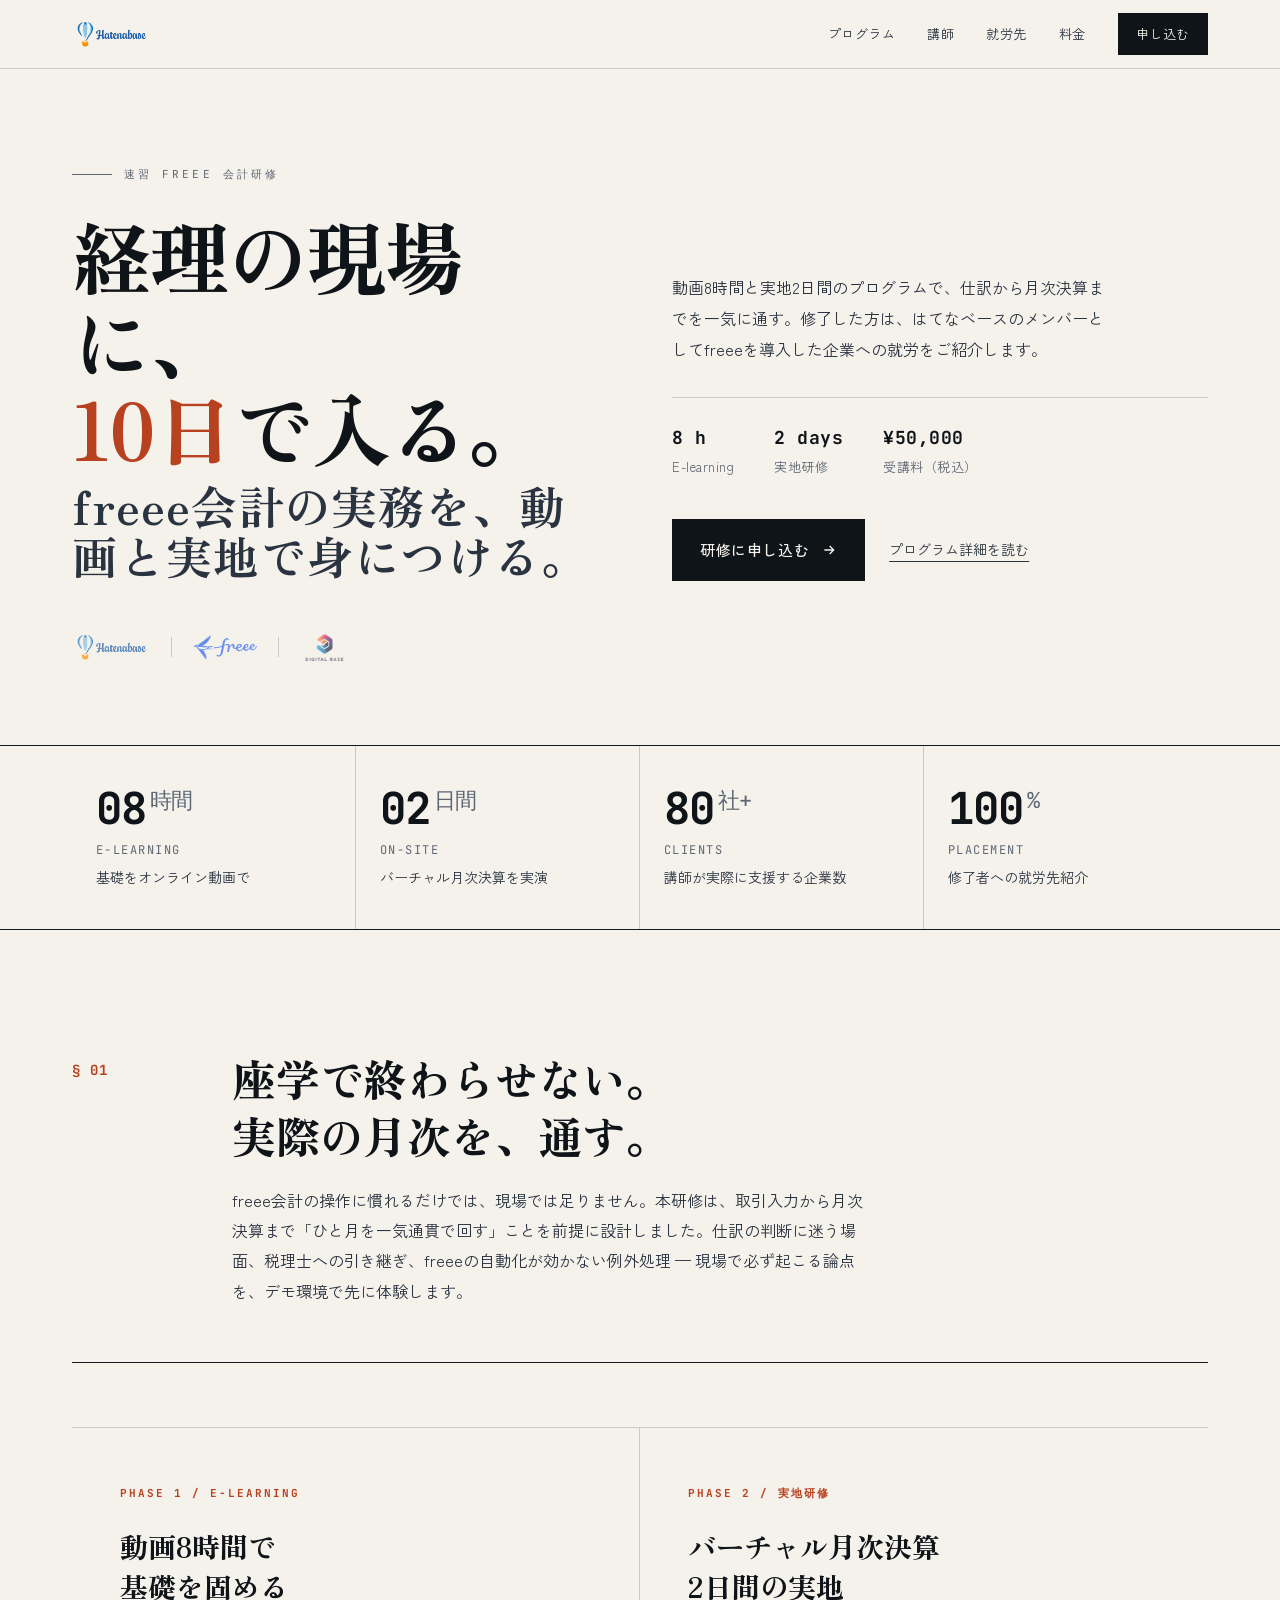
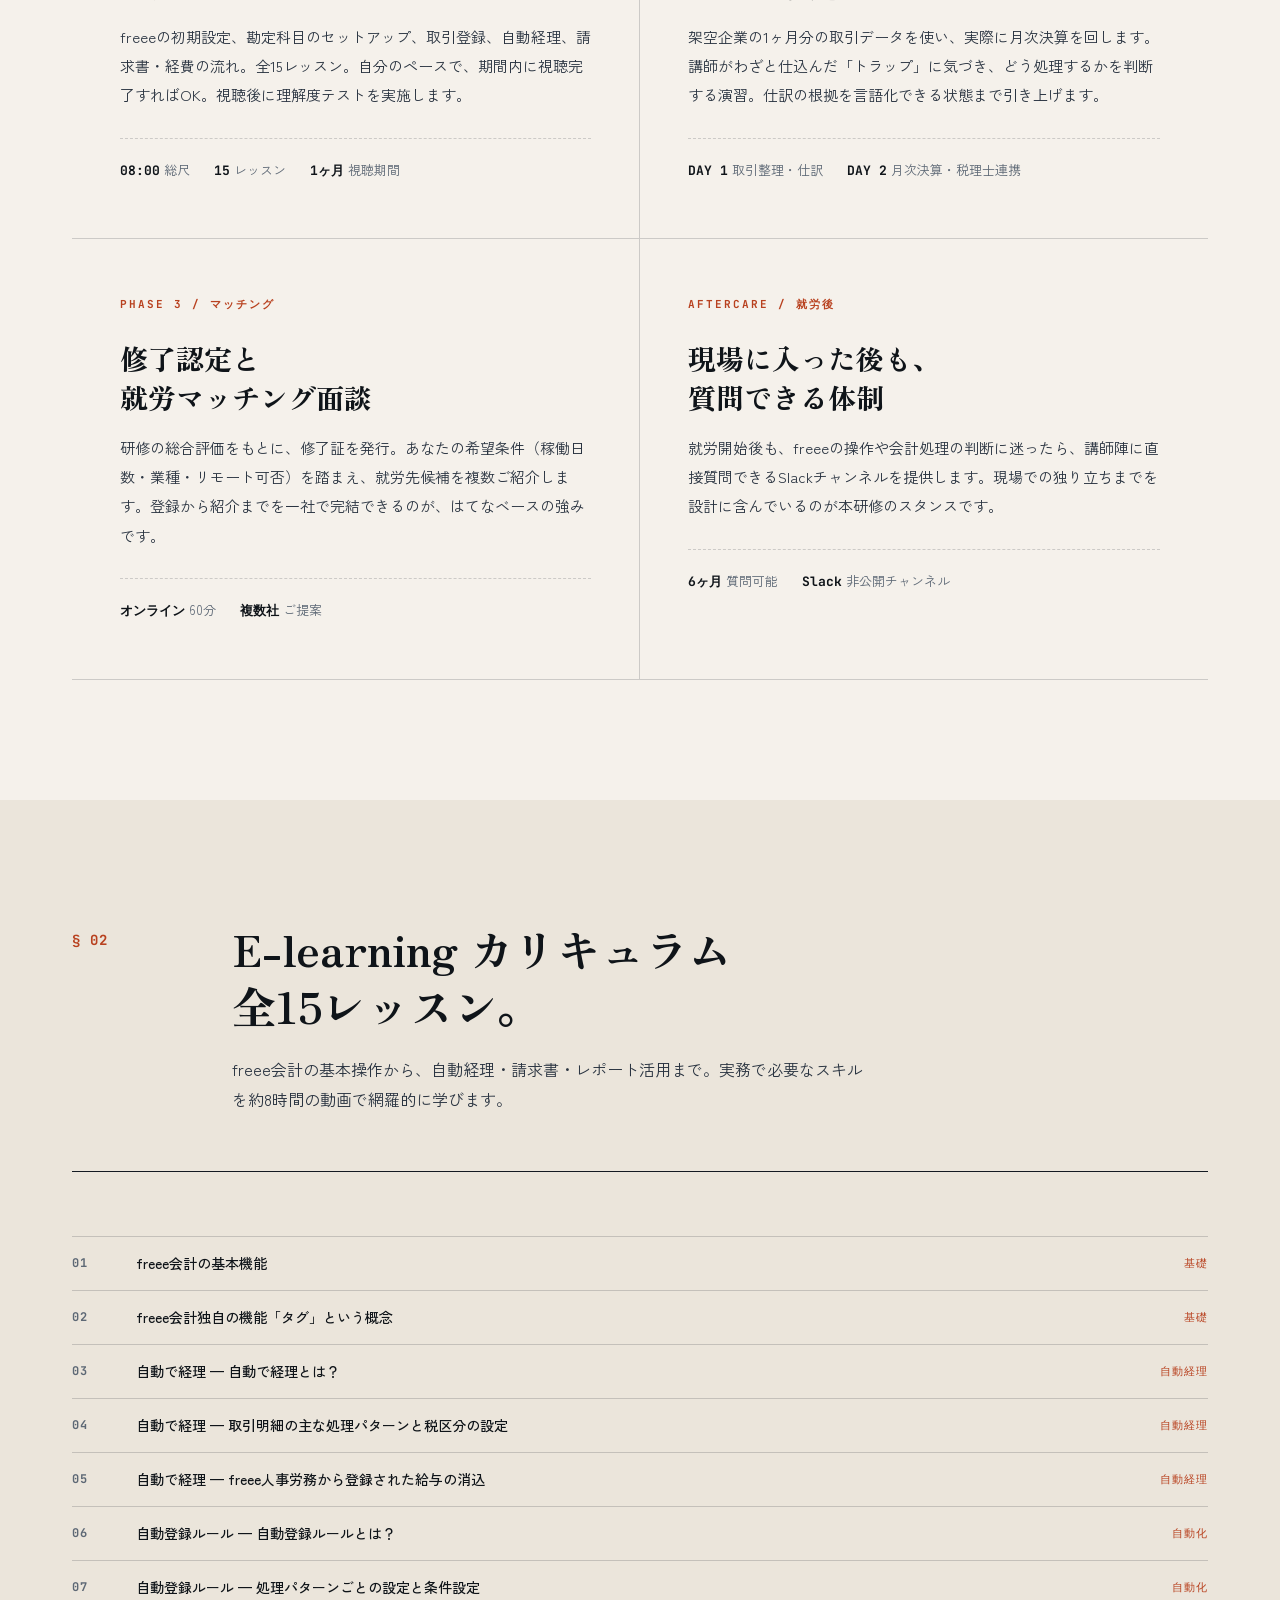
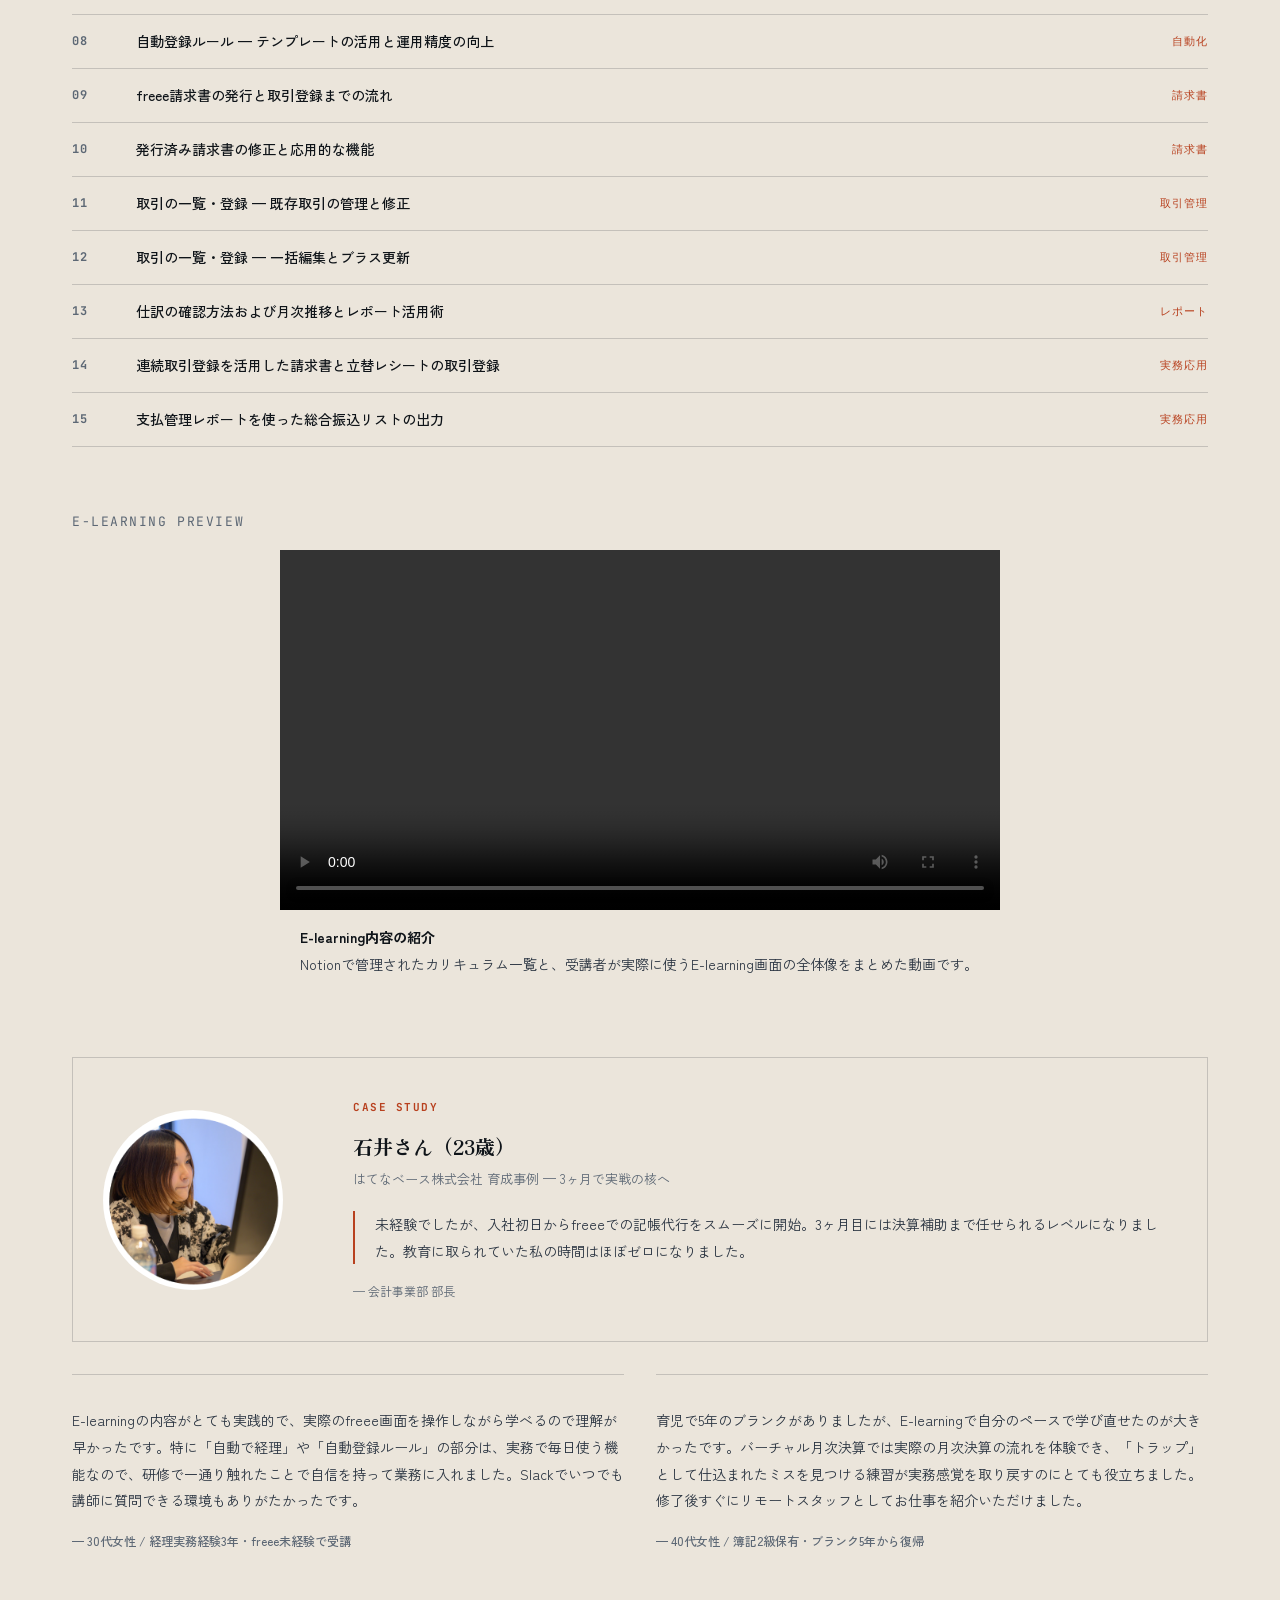
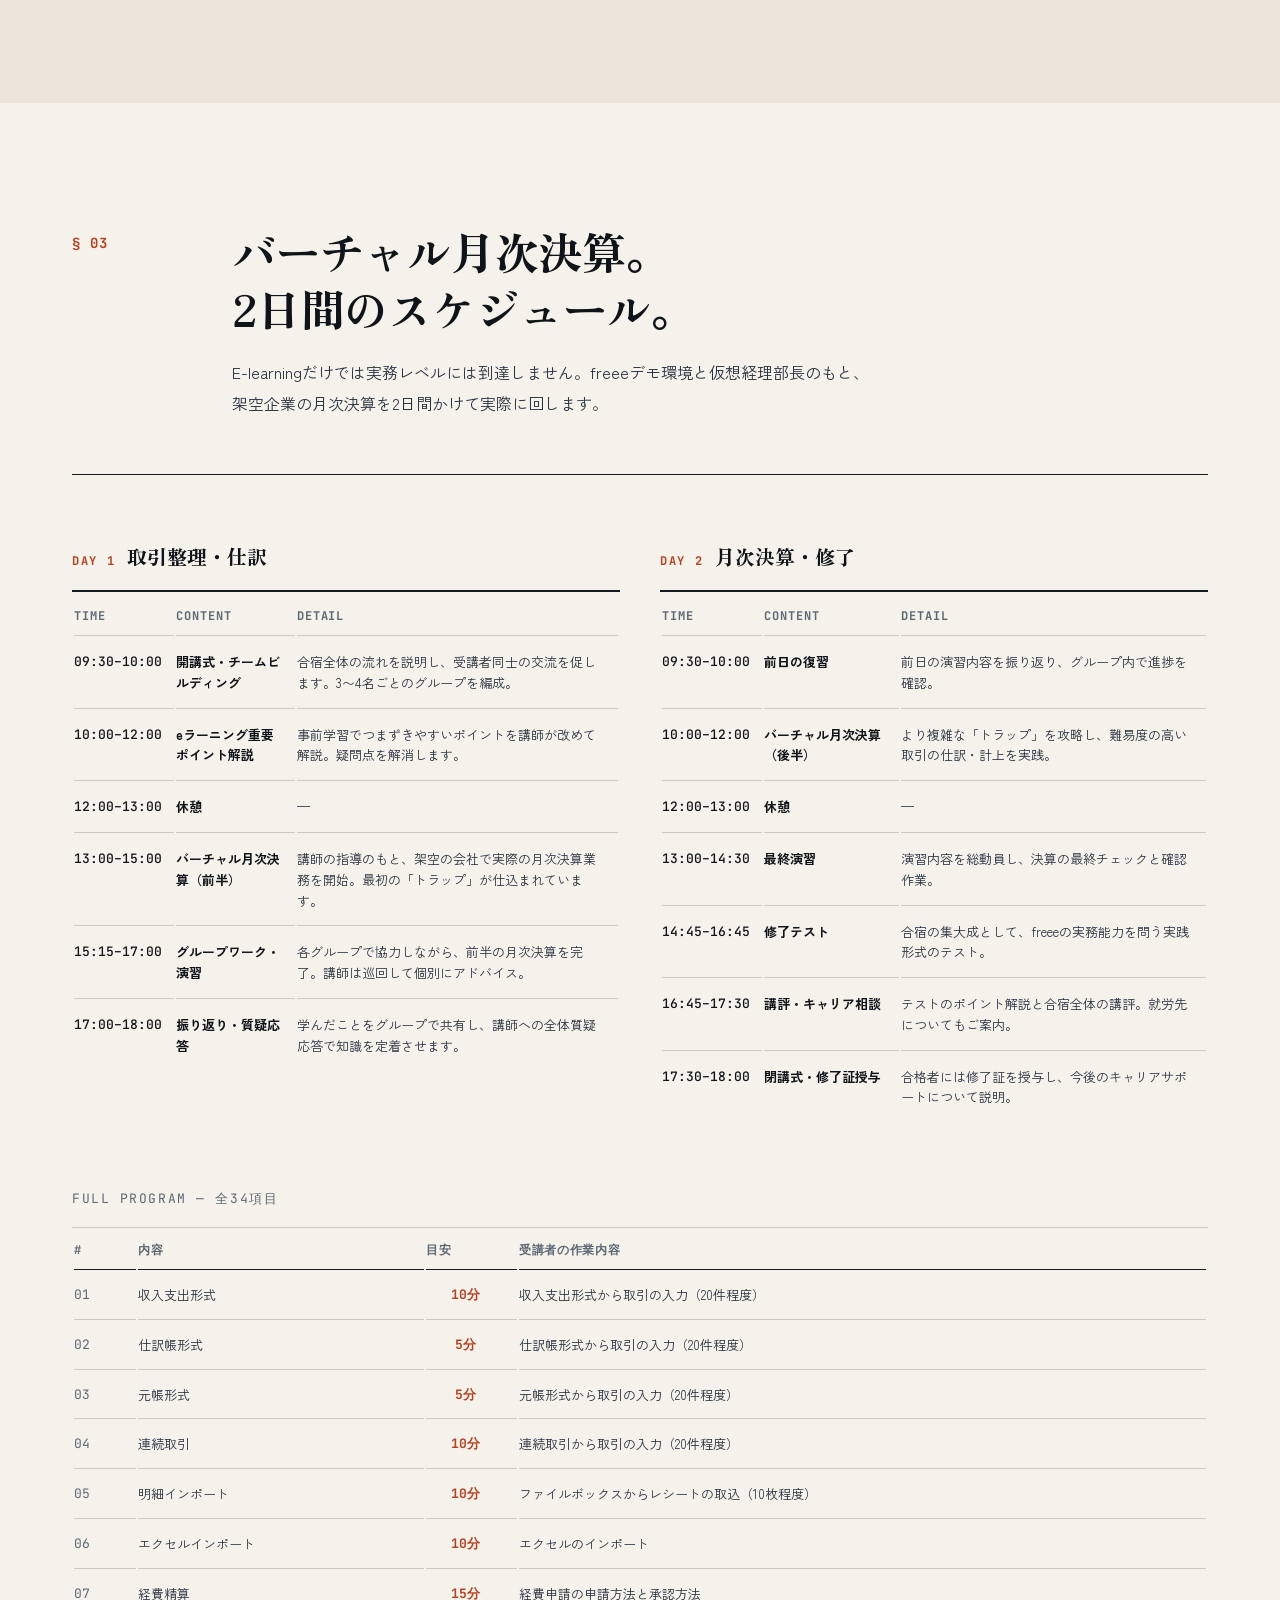
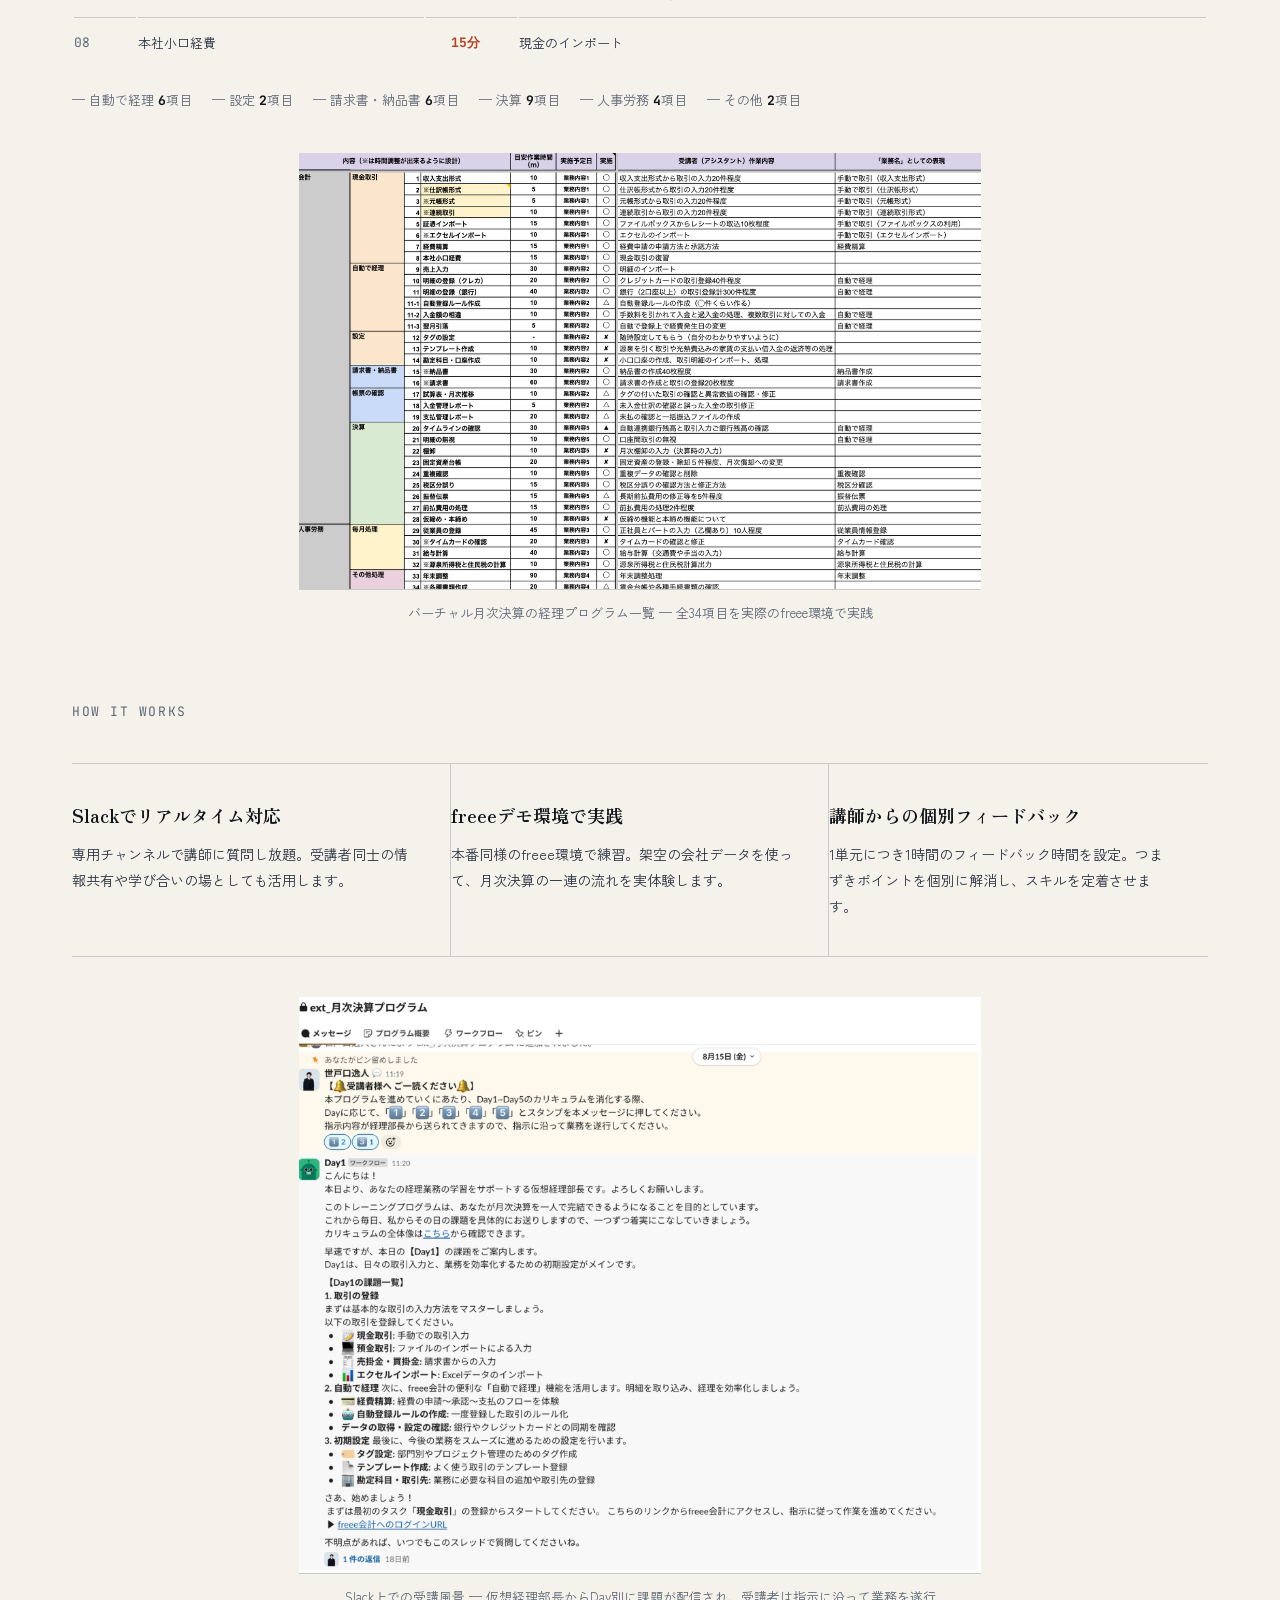
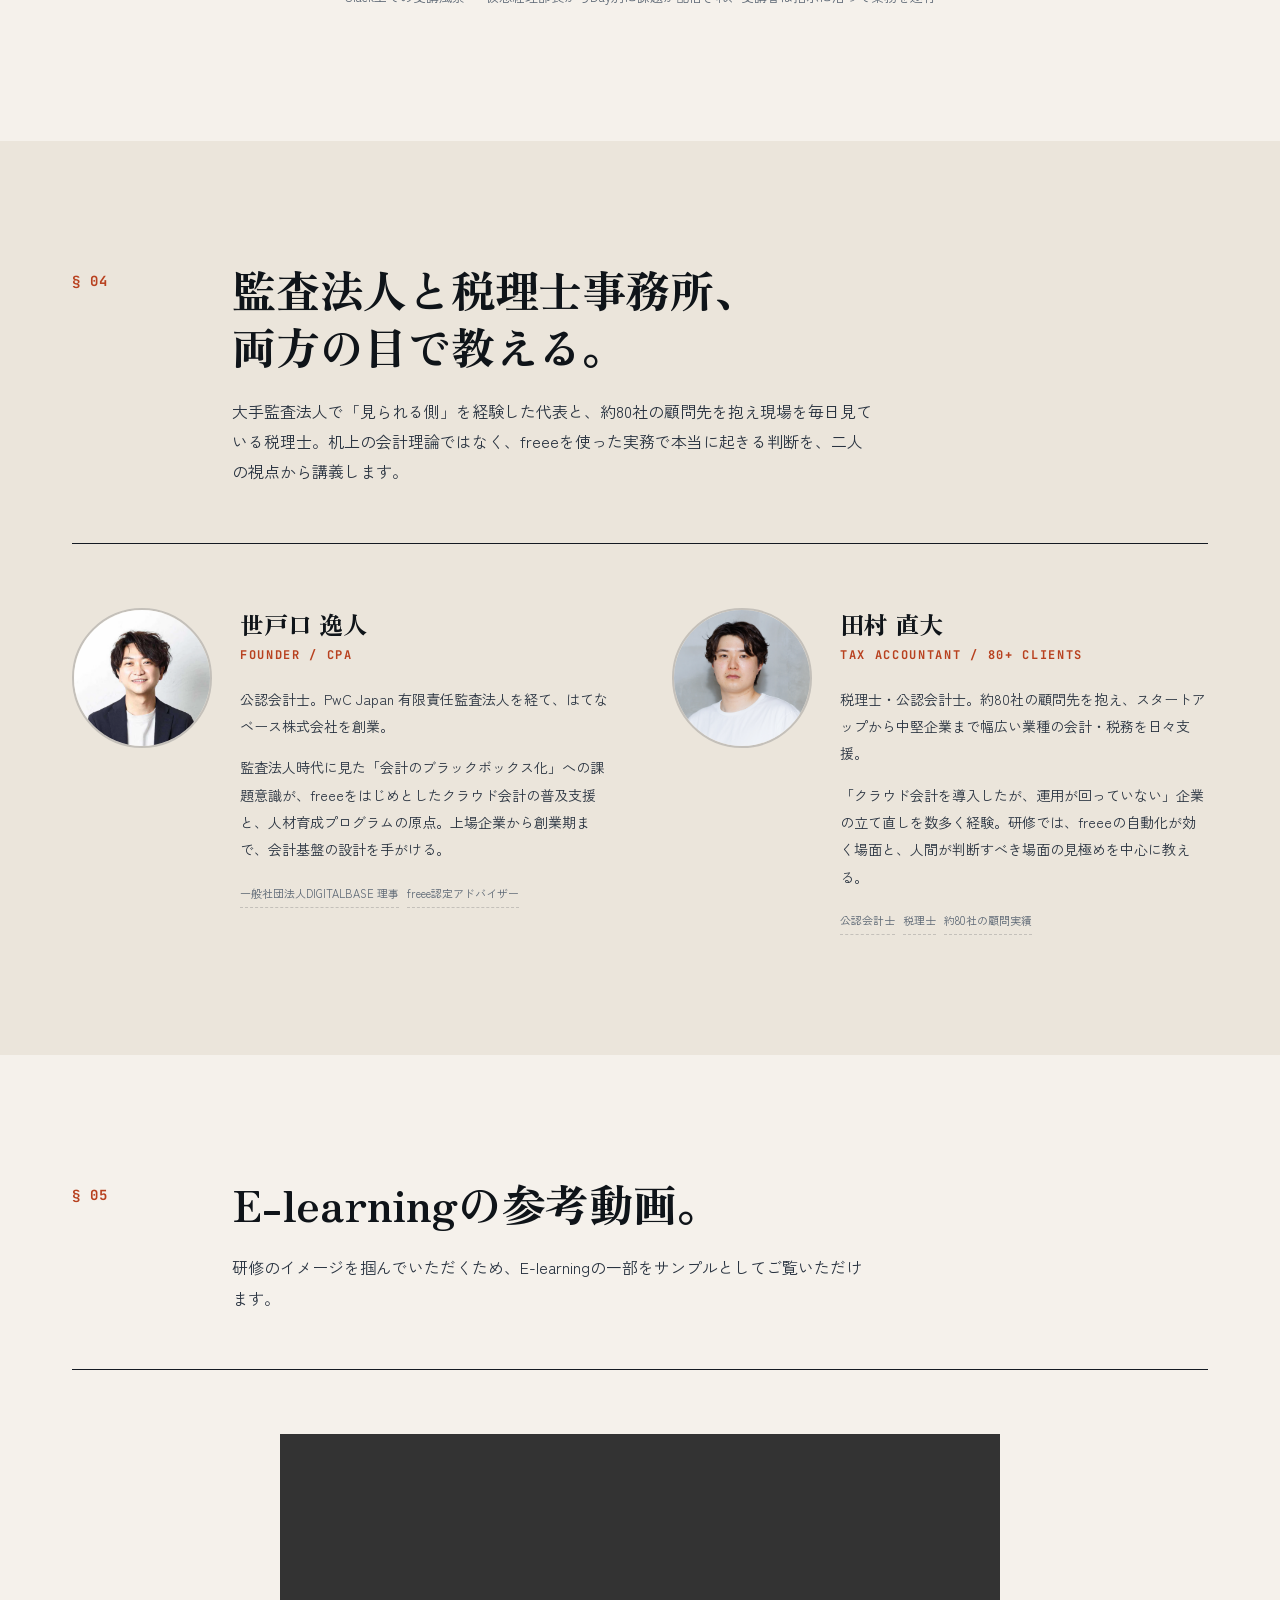
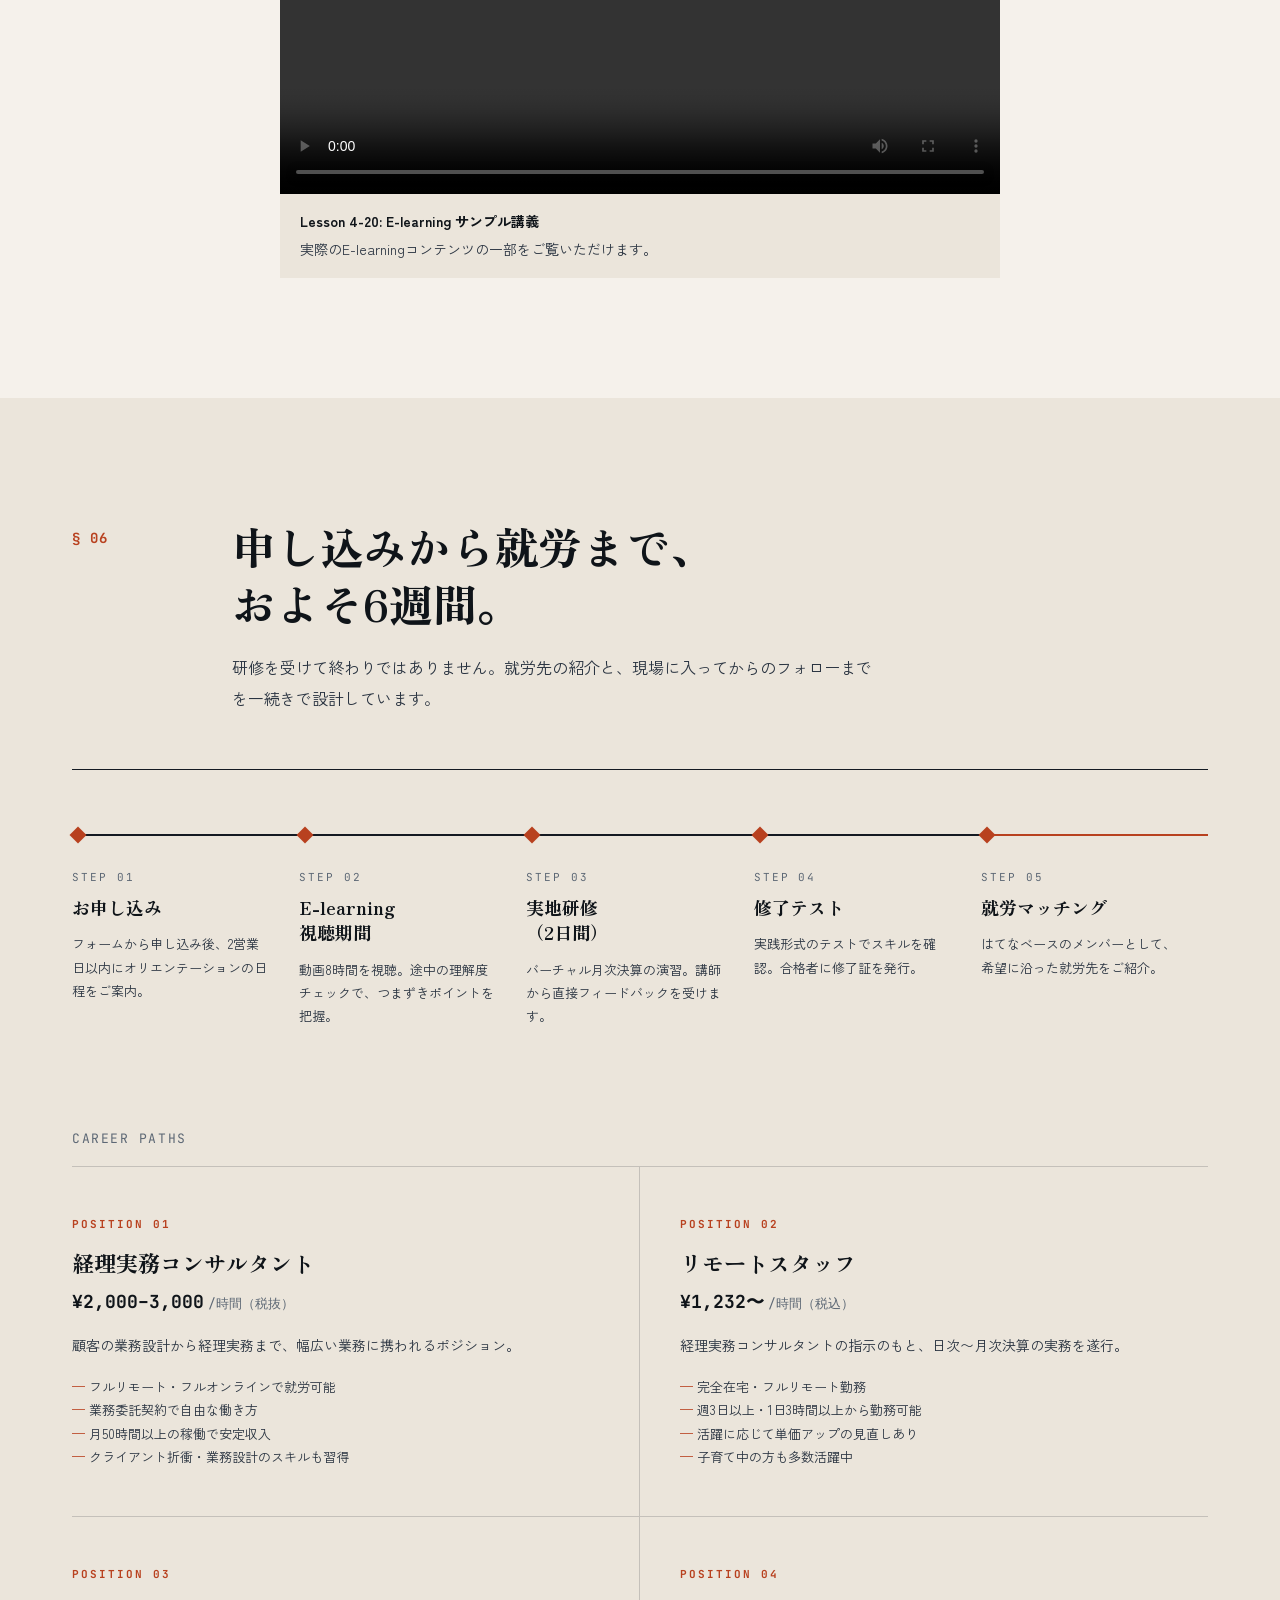
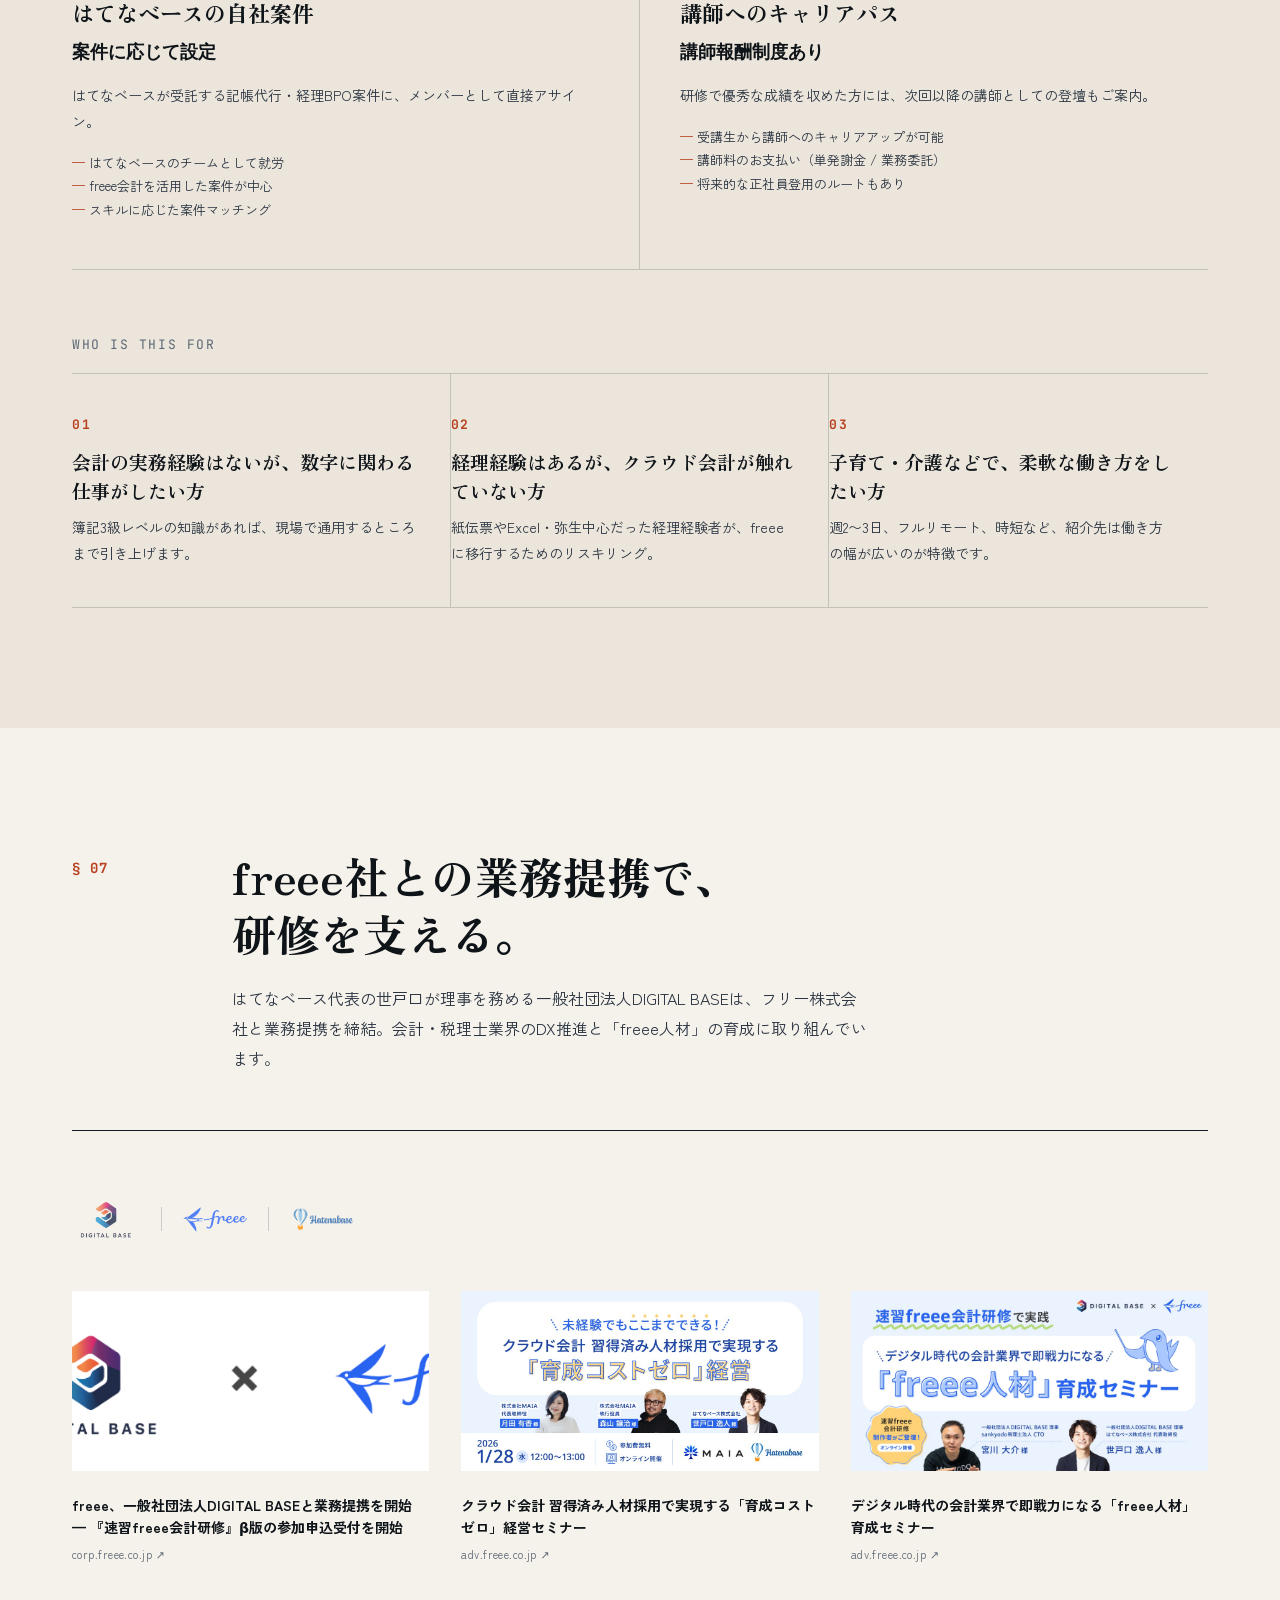
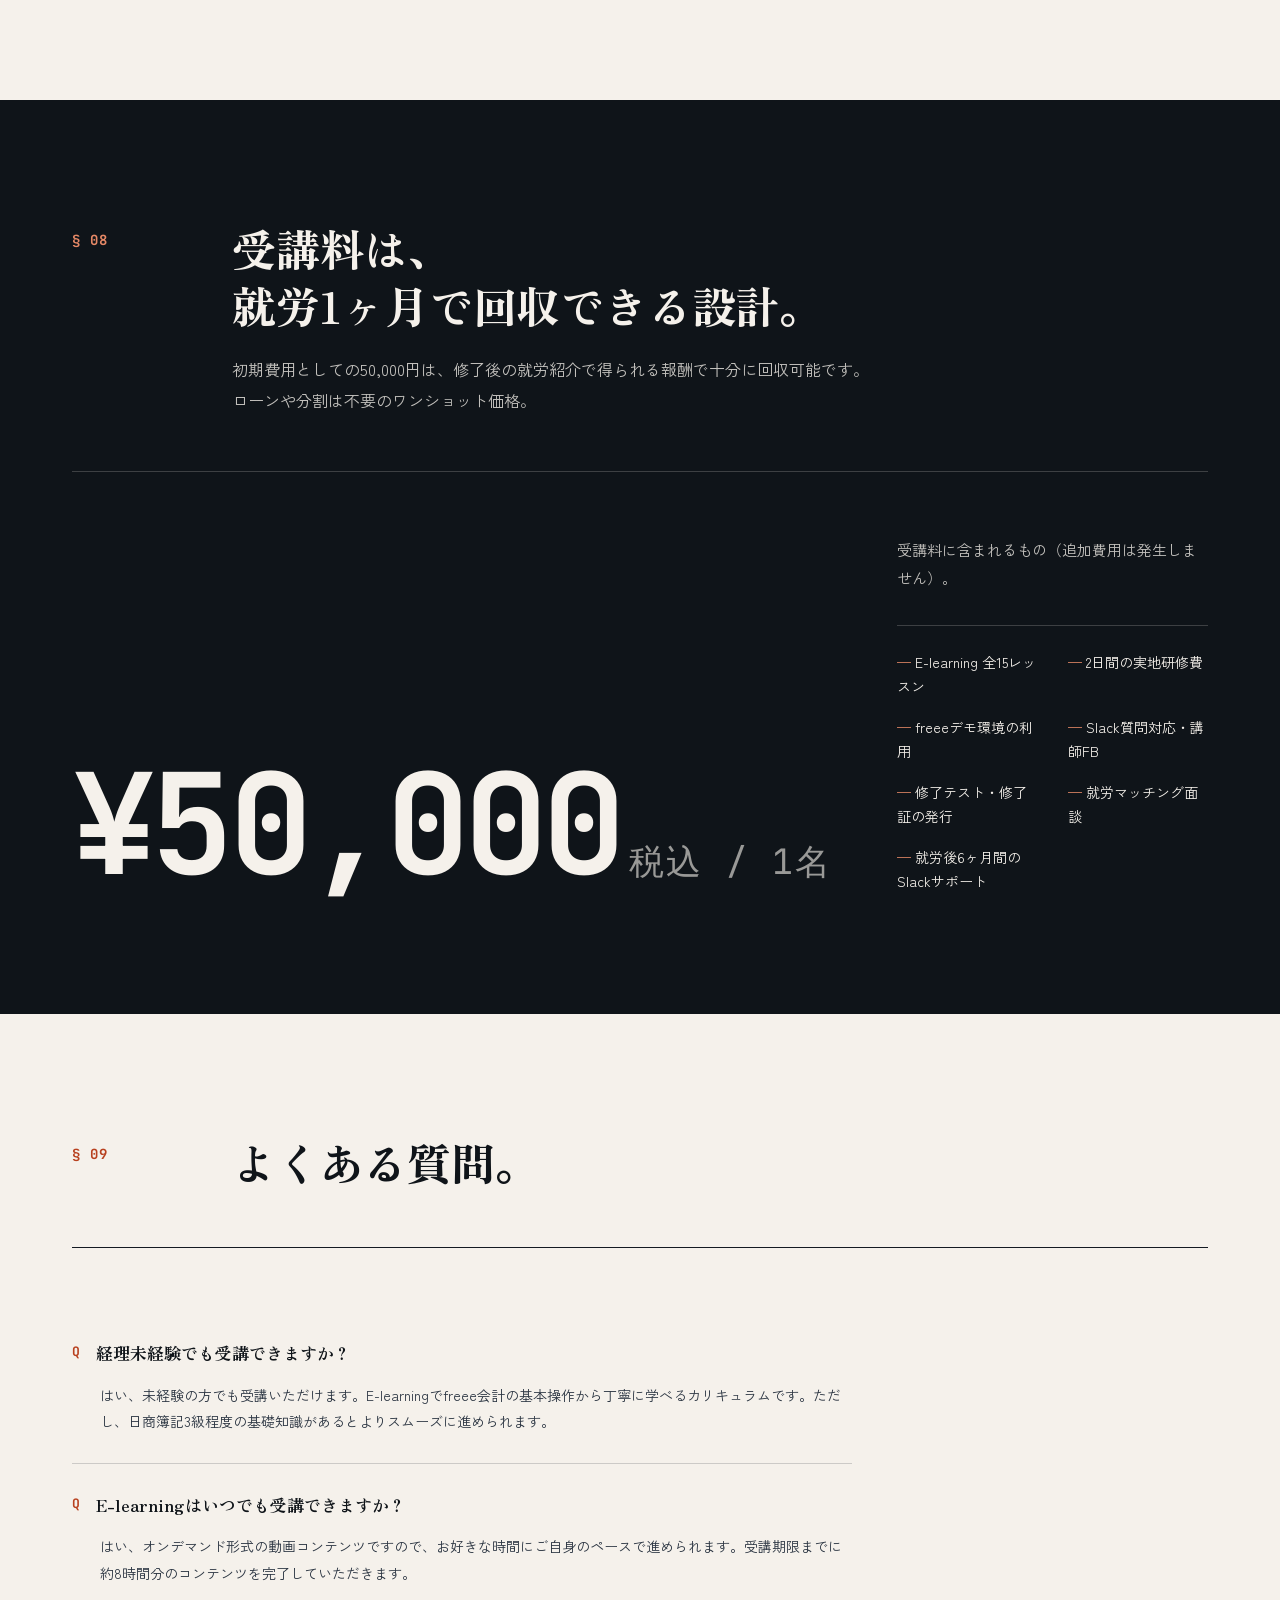
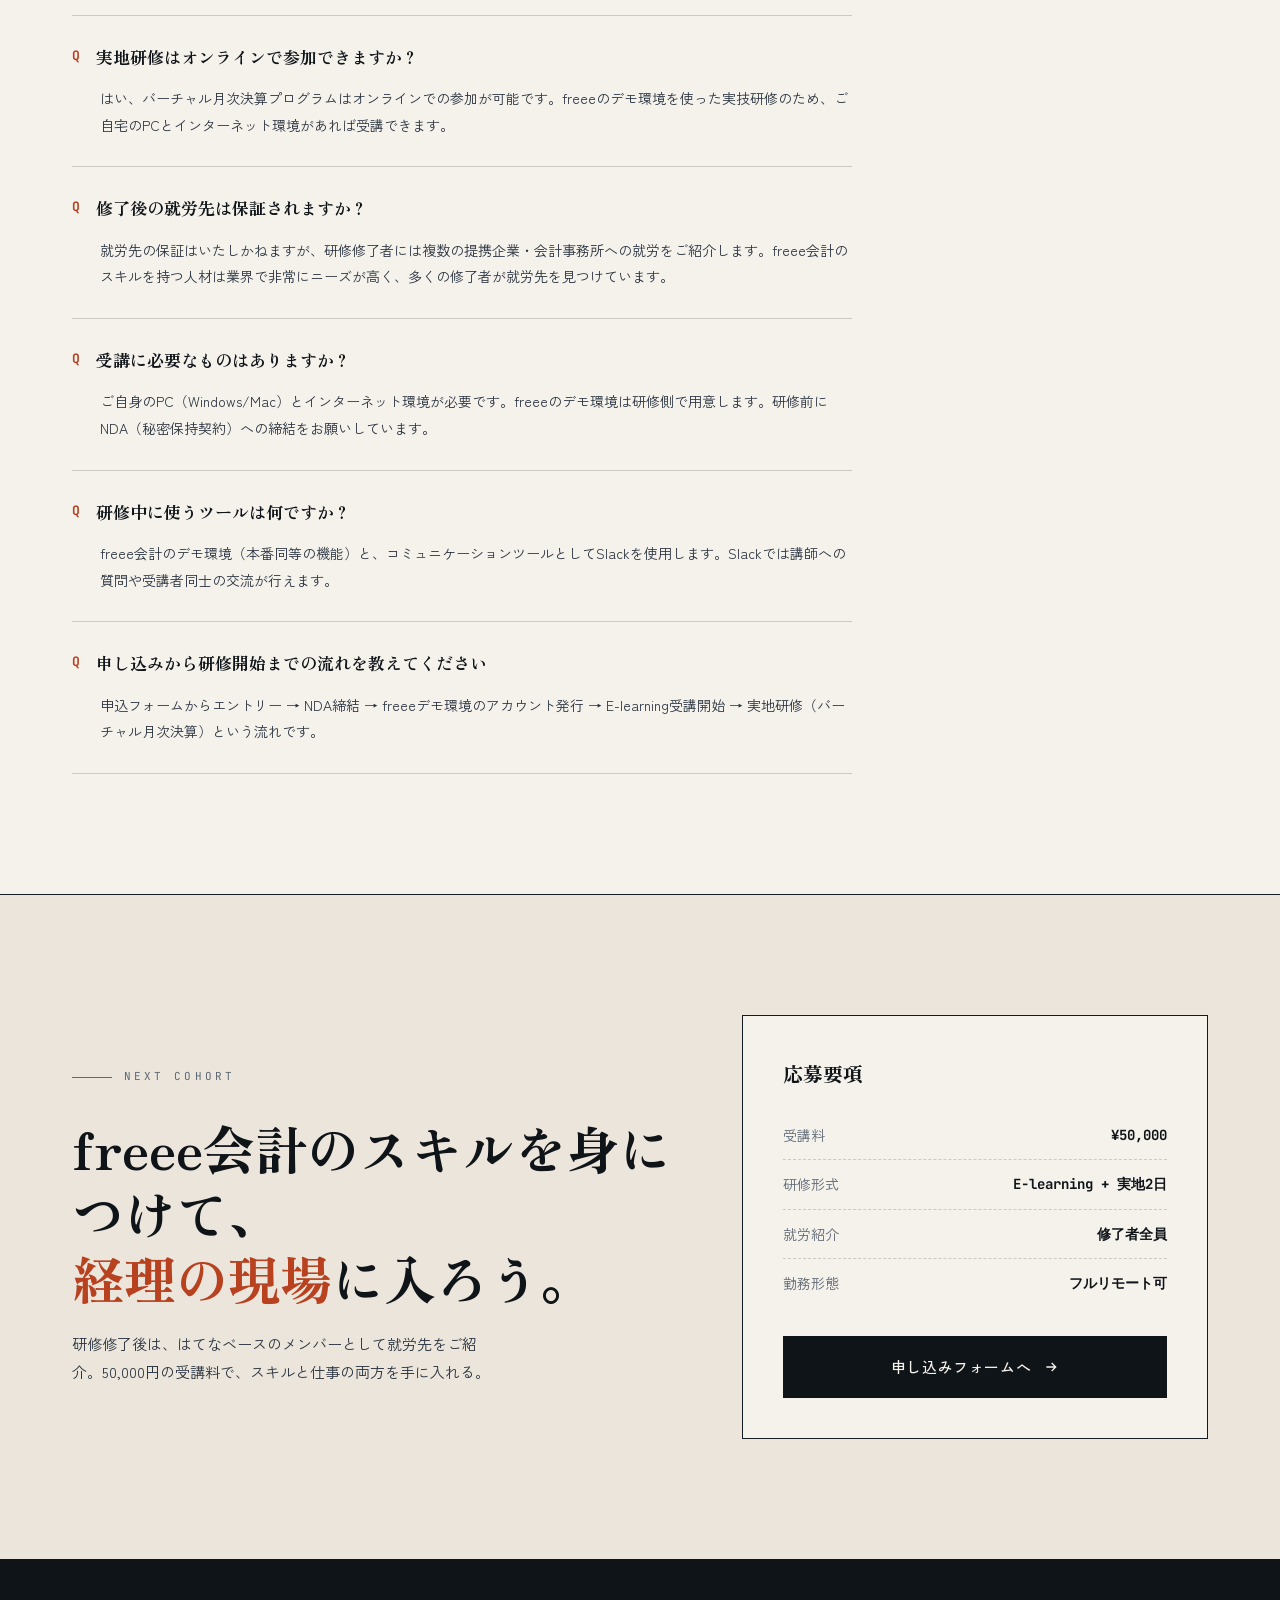
==== commit f654e9d4: "エディトリアル・マガジン風デザインに全面リビルド 参考HTMLのデザインシステムに準拠し、Anti-AI原則に従って再構築: - フォント: Zen Old Mincho(見出し) + Zen Kak" ====
--- a/index.html
+++ b/index.html
@@ -1,1087 +1,956 @@
 <!DOCTYPE html>
 <html lang="ja">
 <head>
-<meta charset="utf-8"/>
-<meta name="viewport" content="width=device-width, initial-scale=1.0"/>
-<title>速習freee会計研修 | Hatenabase, inc.</title>
-<meta name="description" content="freee会計の実務スキルをE-learning＋実地研修で習得。研修修了後は就労先をご紹介。受講料50,000円（税込）。はてなベース株式会社が提供する会計人材育成プログラム。"/>
-<link rel="preconnect" href="https://fonts.googleapis.com"/>
-<link rel="preconnect" href="https://fonts.gstatic.com" crossorigin=""/>
-<link href="https://fonts.googleapis.com/css2?family=M+PLUS+Rounded+1c:wght@300;400;500;700;800&display=swap" rel="stylesheet"/>
-<link href="https://cdnjs.cloudflare.com/ajax/libs/font-awesome/6.4.0/css/all.min.css" rel="stylesheet"/>
+<meta charset="UTF-8"/>
+<meta name="viewport" content="width=device-width, initial-scale=1"/>
+<title>速習 freee 会計研修｜はてなベース株式会社</title>
+<meta name="description" content="動画8時間と実地2日で、freee会計の実務スキルを習得。修了後は、はてなベースのメンバーとして就労先を紹介します。受講料50,000円（税込）。"/>
+<link rel="preconnect" href="https://fonts.googleapis.com">
+<link rel="preconnect" href="https://fonts.gstatic.com" crossorigin>
+<link href="https://fonts.googleapis.com/css2?family=Zen+Old+Mincho:wght@500;700;900&family=Zen+Kaku+Gothic+New:wght@300;400;500;700&family=JetBrains+Mono:wght@400;500;700&display=swap" rel="stylesheet">
 <style>
-/* ===== Reset ===== */
-*,*::before,*::after{box-sizing:border-box}
-body,h1,h2,h3,h4,p,ul,ol,li,figure,blockquote,dl,dd{margin:0;padding:0}
-img{max-width:100%;display:block}
-a{text-decoration:none;color:inherit}
-ul{list-style:none}
-table{border-collapse:collapse;width:100%}
-
-/* ===== Tokens ===== */
 :root{
-  --navy:#1a3a5c;
-  --navy-90:rgba(26,58,92,0.9);
-  --navy-06:rgba(26,58,92,0.06);
-  --navy-12:rgba(26,58,92,0.12);
-  --text:#2a2a2a;
-  --sub:#606060;
-  --muted:#8a8a8a;
-  --border:#dce6f0;
-  --bg:#edf2f9;
-  --white:#ffffff;
-  --cream:#f5f8fc;
-  --accent:#3b7df8;
-  --accent-light:#e6effe;
-  --accent-soft:rgba(59,125,248,.08);
-  --green:#2eac6a;
-  --green-light:#e8f8ef;
-  --orange:#f0962e;
-  --orange-light:#fff5e6;
-  --font:"M PLUS Rounded 1c","Hiragino Maru Gothic ProN",sans-serif;
-  --ease:cubic-bezier(.25,.46,.45,.94);
-  --r:20px;
-  --r-sm:14px;
-  --r-pill:100vmax;
+  --ink:#0f1419;
+  --ink-2:#2a3441;
+  --ink-3:#5d6875;
+  --paper:#f5f1eb;
+  --paper-2:#ebe5db;
+  --rule:#141a22;
+  --hairline:rgba(20,26,34,.18);
+  --accent:#b8411f;
+  --accent-ink:#8c3217;
 }
-body{font-family:var(--font);font-size:16px;line-height:1.8;color:var(--text);background:var(--cream);-webkit-font-smoothing:antialiased;overflow-x:hidden}
-
-/* ===== Layout ===== */
-.s-container{max-width:1080px;margin:0 auto;padding:0 24px}
-.s-section{padding:96px 0}
-.s-center{text-align:center}
-
-/* ===== Typography ===== */
-.s-eyebrow{font-size:12px;font-weight:700;letter-spacing:.15em;text-transform:uppercase;color:var(--accent);margin-bottom:16px}
-.s-title{font-size:clamp(24px,4vw,36px);font-weight:800;color:var(--navy);line-height:1.45;margin-bottom:20px}
-.s-title span{color:var(--accent);background:linear-gradient(180deg,transparent 60%,rgba(59,125,248,.1) 60%,rgba(59,125,248,.1) 90%,transparent 90%);padding:0 2px}
-.s-subtitle{font-size:17px;color:var(--sub);max-width:720px;margin:0 auto 48px}
-.s-section-lead{font-size:15px;color:var(--sub);max-width:800px;margin:0 auto 40px;line-height:1.9}
-
-/* ===== Header ===== */
-.s-header{position:fixed;top:12px;left:50%;transform:translateX(-50%);width:min(92%,1100px);z-index:100;background:rgba(255,255,255,.95);backdrop-filter:blur(16px);-webkit-backdrop-filter:blur(16px);border-radius:var(--r-pill);transition:box-shadow .3s var(--ease),top .3s var(--ease)}
-.s-header.scrolled{box-shadow:0 2px 20px rgba(26,58,92,.1);top:8px}
-.s-header-inner{display:flex;align-items:center;justify-content:space-between;height:60px;padding:0 12px 0 24px}
-.s-header-logo img{height:30px}
-.s-header-cta{display:inline-flex;align-items:center;gap:8px;padding:10px 28px;background:var(--accent);color:#fff;font-size:14px;font-weight:700;border-radius:var(--r-pill);transition:all .24s var(--ease)}
-.s-header-cta:hover{background:#2b6ae0;transform:translateY(-1px);box-shadow:0 4px 16px rgba(59,125,248,.25)}
-
-/* ===== Hero ===== */
-.s-hero{padding:150px 0 100px;background:linear-gradient(170deg,#e8f0fc 0%,#f0f5ff 40%,var(--cream) 100%);position:relative;overflow:hidden}
-.s-hero::before{content:'';position:absolute;width:500px;height:500px;border-radius:50%;background:rgba(59,125,248,.06);top:-120px;right:-80px}
-.s-hero::after{content:'';position:absolute;width:300px;height:300px;border-radius:50%;background:rgba(59,125,248,.04);bottom:-60px;left:-40px}
-.s-hero-inner{display:flex;align-items:center;gap:64px}
-.s-hero-text{flex:1;position:relative;z-index:1}
-.s-hero-visual{flex:0 0 380px;position:relative}
-.s-hero h1{font-size:clamp(28px,5vw,42px);font-weight:800;color:var(--navy);line-height:1.4;margin-bottom:20px}
-.s-hero h1 em{font-style:normal;color:var(--accent);background:linear-gradient(180deg,transparent 60%,rgba(59,125,248,.12) 60%,rgba(59,125,248,.12) 90%,transparent 90%);padding:0 2px}
-.s-hero-desc{font-size:17px;color:var(--sub);line-height:1.9;margin-bottom:36px}
-.s-hero-metrics{display:grid;grid-template-columns:repeat(4,1fr);gap:16px;margin-bottom:40px}
-.s-hero-metric{background:var(--white);padding:20px 16px;border-radius:var(--r);text-align:center}
-.s-hero-metric-num{font-size:24px;font-weight:800;color:var(--navy);line-height:1.2}
-.s-hero-metric-num small{font-size:14px;font-weight:500}
-.s-hero-metric-label{font-size:12px;color:var(--muted);margin-top:4px}
-.s-hero-btn{display:inline-flex;align-items:center;gap:10px;padding:18px 44px;background:var(--accent);color:#fff;font-size:16px;font-weight:700;border-radius:var(--r-pill);transition:all .24s var(--ease)}
-.s-hero-btn:hover{background:#2b6ae0;transform:translateY(-2px);box-shadow:0 8px 24px rgba(59,125,248,.25)}
-.s-hero-badge{position:absolute;top:20px;right:-10px;background:var(--orange);color:#fff;font-size:13px;font-weight:700;padding:8px 20px;border-radius:var(--r-pill);transform:rotate(3deg)}
-
-/* ===== Trust ===== */
-.s-trust{padding:40px 0;border-bottom:1px dashed var(--border)}
-.s-trust-inner{display:flex;align-items:center;justify-content:center;gap:48px;flex-wrap:wrap}
-.s-trust-item{display:flex;align-items:center;gap:8px;opacity:.75}
-.s-trust-item img{height:28px}
-.s-trust-item svg{height:28px}
-.s-trust-label{font-size:12px;color:var(--muted);font-weight:500}
-
-/* ===== Feature Cards ===== */
-.s-features-grid{display:grid;grid-template-columns:repeat(3,1fr);gap:24px}
-.s-feature-card{background:var(--white);border:none;border-radius:var(--r);padding:36px 28px;transition:all .3s var(--ease)}
-.s-feature-card:hover{transform:translateY(-3px);background:#fff}
-.s-feature-card .icon{width:56px;height:56px;border-radius:16px;display:flex;align-items:center;justify-content:center;margin-bottom:20px;font-size:24px}
-.s-feature-card .icon.blue{background:var(--accent-light);color:var(--accent)}
-.s-feature-card .icon.green{background:var(--green-light);color:var(--green)}
-.s-feature-card .icon.orange{background:var(--orange-light);color:var(--orange)}
-.s-feature-card h3{font-size:18px;font-weight:700;color:var(--navy);margin-bottom:12px}
-.s-feature-card p{font-size:14px;color:var(--sub);line-height:1.8}
-
-/* ===== Target Audience ===== */
-.s-target-grid{display:grid;grid-template-columns:repeat(2,1fr);gap:16px}
-.s-target-item{display:flex;align-items:flex-start;gap:14px;background:var(--white);border:none;border-radius:var(--r);padding:24px;transition:all .2s var(--ease)}
-.s-target-item:hover{background:var(--accent-light)}
-.s-target-item .check{flex-shrink:0;width:32px;height:32px;border-radius:50%;background:var(--accent-light);color:var(--accent);display:flex;align-items:center;justify-content:center;font-size:14px}
-.s-target-item p{font-size:15px;font-weight:500;color:var(--text)}
-
-/* ===== Flow ===== */
-.s-flow-steps{display:flex;align-items:flex-start;gap:0;position:relative;flex-wrap:wrap;justify-content:center}
-.s-flow-step{flex:0 0 200px;text-align:center;position:relative;padding:0 8px}
-.s-flow-step-num{width:52px;height:52px;border-radius:50%;background:var(--accent);color:#fff;font-size:18px;font-weight:800;display:flex;align-items:center;justify-content:center;margin:0 auto 16px;position:relative;z-index:2}
-.s-flow-step-num.highlight{background:var(--orange)}
-.s-flow-step h4{font-size:15px;font-weight:700;color:var(--navy);margin-bottom:8px}
-.s-flow-step p{font-size:13px;color:var(--sub);line-height:1.7}
-.s-flow-arrow{flex:0 0 40px;display:flex;align-items:center;justify-content:center;padding-top:12px;color:var(--accent);font-size:20px;opacity:.5}
-.s-flow-highlight{margin-top:48px;background:var(--orange-light);border:2px dashed var(--orange);border-radius:var(--r);padding:32px;text-align:center}
-.s-flow-highlight h3{font-size:20px;font-weight:700;color:var(--orange);margin-bottom:12px}
-.s-flow-highlight p{font-size:15px;color:var(--text);line-height:1.8}
-
-/* ===== Offerings ===== */
-.s-offer-grid{display:grid;grid-template-columns:repeat(2,1fr);gap:32px}
-.s-offer-card{border:none;border-radius:var(--r);overflow:hidden;transition:all .3s var(--ease);background:var(--white)}
-.s-offer-card:hover{transform:translateY(-2px)}
-.s-offer-card-header{padding:28px;background:var(--navy);color:#fff;border-radius:var(--r) var(--r) 0 0}
-.s-offer-card-header.accent{background:var(--accent)}
-.s-offer-card-header h3{font-size:20px;font-weight:700;margin-bottom:4px}
-.s-offer-card-header .price{font-size:14px;opacity:.85}
-.s-offer-card-body{padding:28px}
-.s-offer-card-body ul{display:flex;flex-direction:column;gap:12px}
-.s-offer-card-body li{display:flex;align-items:flex-start;gap:10px;font-size:14px;color:var(--text);line-height:1.7}
-.s-offer-card-body li i{color:var(--accent);margin-top:4px;flex-shrink:0}
-
-/* ===== Curriculum ===== */
-.s-curriculum-grid{display:grid;grid-template-columns:repeat(3,1fr);gap:16px}
-.s-curriculum-item{background:var(--white);border:none;border-radius:var(--r);padding:20px;transition:all .2s var(--ease)}
-.s-curriculum-item:hover{background:var(--accent-light)}
-.s-curriculum-item .num{font-size:11px;font-weight:700;color:var(--accent);margin-bottom:6px}
-.s-curriculum-item h4{font-size:14px;font-weight:600;color:var(--navy);line-height:1.5;margin-bottom:6px}
-.s-curriculum-item .tag{display:inline-block;font-size:11px;padding:3px 10px;border-radius:var(--r-pill);background:var(--accent-light);color:var(--accent);font-weight:500}
-
-/* ===== Schedule Table ===== */
-.s-schedule-wrap{display:grid;grid-template-columns:repeat(2,1fr);gap:32px}
-.s-schedule-day{background:var(--white);border:none;border-radius:var(--r);overflow:hidden}
-.s-schedule-day-header{background:var(--navy);color:#fff;padding:18px 24px;font-size:18px;font-weight:700;text-align:center;border-radius:var(--r) var(--r) 0 0}
-.s-schedule-day-header.day2{background:var(--accent)}
-.s-schedule-day table{width:100%}
-.s-schedule-day th{background:var(--bg);font-size:13px;font-weight:600;color:var(--navy);padding:10px 16px;text-align:left;border-bottom:1px dashed var(--border)}
-.s-schedule-day td{font-size:13px;color:var(--text);padding:12px 16px;border-bottom:1px dashed var(--border);vertical-align:top;line-height:1.6}
-.s-schedule-day tr:last-child td{border-bottom:none}
-.s-schedule-day .time{font-weight:600;white-space:nowrap;color:var(--navy);width:110px}
-.s-schedule-day .content{font-weight:600}
-
-/* ===== Program Table ===== */
-.s-program-section{margin-bottom:32px}
-.s-program-section h3{font-size:16px;font-weight:700;color:var(--navy);padding:12px 20px;background:var(--accent-light);border-left:4px solid var(--accent);border-radius:0 var(--r-sm) var(--r-sm) 0;margin-bottom:12px}
-.s-program-table{width:100%;border:none;border-radius:var(--r);overflow:hidden;background:var(--white)}
-.s-program-table th{background:var(--navy);color:#fff;font-size:12px;font-weight:600;padding:10px 12px;text-align:left}
-.s-program-table td{font-size:13px;padding:10px 12px;border-bottom:1px dashed var(--border);color:var(--text)}
-.s-program-table tr:last-child td{border-bottom:none}
-.s-program-table tr:hover td{background:var(--accent-light)}
-.s-program-table .est{text-align:center;font-weight:600;color:var(--accent)}
-
-/* ===== Communication ===== */
-.s-comm-grid{display:grid;grid-template-columns:repeat(3,1fr);gap:24px}
-.s-comm-card{background:var(--white);border:none;border-radius:var(--r);padding:36px 24px;text-align:center;transition:all .3s var(--ease)}
-.s-comm-card:hover{transform:translateY(-2px)}
-.s-comm-card .icon-wrap{width:60px;height:60px;border-radius:50%;display:flex;align-items:center;justify-content:center;margin:0 auto 16px}
-.s-comm-card h4{font-size:16px;font-weight:700;color:var(--navy);margin-bottom:8px}
-.s-comm-card p{font-size:13px;color:var(--sub);line-height:1.7}
-
-/* ===== Instructor ===== */
-.s-instructor-grid{display:grid;grid-template-columns:repeat(2,1fr);gap:40px}
-.s-instructor-card{display:flex;gap:28px;background:var(--white);border:none;border-radius:var(--r);padding:36px;transition:all .3s var(--ease)}
-.s-instructor-card:hover{transform:translateY(-2px)}
-.s-instructor-photo{flex-shrink:0;width:140px;height:140px;border-radius:50%;overflow:hidden;border:4px solid var(--accent-light)}
-.s-instructor-photo img{width:100%;height:100%;object-fit:cover}
-.s-instructor-photo .placeholder{width:100%;height:100%;background:var(--navy);display:flex;align-items:center;justify-content:center;color:#fff;font-size:36px;font-weight:700}
-.s-instructor-info h3{font-size:20px;font-weight:700;color:var(--navy);margin-bottom:4px}
-.s-instructor-info .role{font-size:13px;color:var(--accent);font-weight:600;margin-bottom:12px}
-.s-instructor-info p{font-size:13px;color:var(--sub);line-height:1.8}
-.s-instructor-info .badges{display:flex;gap:8px;flex-wrap:wrap;margin-top:12px}
-.s-instructor-info .badge{font-size:11px;padding:4px 12px;border-radius:var(--r-pill);background:var(--accent-light);color:var(--accent);font-weight:500}
-
-/* ===== Video Placeholder ===== */
-.s-video-placeholder{background:var(--white);border:2px dashed var(--border);border-radius:var(--r);padding:64px 32px;text-align:center;max-width:640px;margin:0 auto}
-.s-video-placeholder i{font-size:48px;color:var(--accent);opacity:.4;margin-bottom:16px}
-.s-video-placeholder h3{font-size:18px;color:var(--navy);margin-bottom:8px}
-.s-video-placeholder p{font-size:14px;color:var(--muted)}
-
-/* ===== Employment ===== */
-.s-employ-hero{background:var(--orange-light);border:2px dashed var(--orange);border-radius:var(--r);padding:48px;margin-bottom:40px;text-align:center}
-.s-employ-hero h3{font-size:24px;font-weight:800;color:var(--orange);margin-bottom:16px}
-.s-employ-hero p{font-size:16px;color:var(--text);line-height:1.9;max-width:700px;margin:0 auto}
-.s-employ-grid{display:grid;grid-template-columns:repeat(2,1fr);gap:24px}
-.s-employ-card{background:var(--white);border:none;border-radius:var(--r);padding:28px;border-left:4px solid var(--accent)}
-.s-employ-card h4{font-size:17px;font-weight:700;color:var(--navy);margin-bottom:8px}
-.s-employ-card .wage{font-size:22px;font-weight:800;color:var(--accent);margin-bottom:12px}
-.s-employ-card .wage small{font-size:14px;font-weight:500;color:var(--sub)}
-.s-employ-card p{font-size:14px;color:var(--sub);line-height:1.8}
-.s-employ-card ul{margin-top:12px;display:flex;flex-direction:column;gap:8px}
-.s-employ-card li{font-size:13px;color:var(--text);display:flex;align-items:flex-start;gap:8px}
-.s-employ-card li i{color:var(--accent);margin-top:3px;flex-shrink:0}
-.s-employ-partners{margin-top:40px;text-align:center}
-.s-employ-partners p{font-size:14px;color:var(--sub);margin-bottom:16px}
-.s-employ-partner-logos{display:flex;align-items:center;justify-content:center;gap:32px;flex-wrap:wrap}
-.s-employ-partner-logos .partner{font-size:14px;color:var(--navy);font-weight:600;padding:12px 24px;background:var(--white);border-radius:var(--r-pill);border:none}
-
-/* ===== Pricing ===== */
-.s-pricing{background:var(--navy);color:#fff;position:relative;overflow:hidden;border-radius:32px;margin:0 24px}
-.s-pricing::before{content:'';position:absolute;width:400px;height:400px;border-radius:50%;background:rgba(59,125,248,.15);top:-100px;right:-100px}
-.s-pricing::after{content:'';position:absolute;width:250px;height:250px;border-radius:50%;background:rgba(59,125,248,.1);bottom:-60px;left:-60px}
-.s-pricing .s-eyebrow{color:rgba(255,255,255,.5)}
-.s-pricing .s-title{color:#fff}
-.s-pricing-card{background:rgba(255,255,255,.08);border:1px solid rgba(255,255,255,.12);border-radius:var(--r);padding:48px;max-width:640px;margin:0 auto;text-align:center;position:relative;z-index:1}
-.s-pricing-amount{font-size:56px;font-weight:800;margin-bottom:8px;line-height:1}
-.s-pricing-amount small{font-size:20px;font-weight:500}
-.s-pricing-note{font-size:14px;opacity:.7;margin-bottom:32px}
-.s-pricing-includes{text-align:left;display:flex;flex-direction:column;gap:12px}
-.s-pricing-includes li{display:flex;align-items:flex-start;gap:12px;font-size:15px;line-height:1.7}
-.s-pricing-includes li i{color:rgba(59,125,248,.8);margin-top:4px;flex-shrink:0}
-.s-pricing-btn{display:inline-flex;align-items:center;gap:10px;padding:18px 48px;background:#fff;color:var(--navy);font-size:17px;font-weight:700;border-radius:var(--r-pill);transition:all .24s var(--ease);margin-top:36px}
-.s-pricing-btn:hover{transform:translateY(-2px);box-shadow:0 8px 24px rgba(0,0,0,.15)}
-
-/* ===== FAQ ===== */
-.s-faq-list{max-width:760px;margin:0 auto;display:flex;flex-direction:column;gap:12px}
-.s-faq-item{border:none;border-radius:var(--r);overflow:hidden;background:var(--white)}
-.s-faq-q{padding:20px 24px;font-size:15px;font-weight:600;color:var(--navy);cursor:pointer;display:flex;align-items:center;gap:12px;transition:background .2s}
-.s-faq-q:hover{background:var(--accent-light)}
-.s-faq-q::before{content:'Q';flex-shrink:0;width:32px;height:32px;border-radius:50%;background:var(--accent);color:#fff;display:flex;align-items:center;justify-content:center;font-size:13px;font-weight:700}
-.s-faq-a{padding:0 24px 20px 68px;font-size:14px;color:var(--sub);line-height:1.8}
-
-/* ===== CTA ===== */
-.s-cta{background:var(--accent-light);padding:96px 0;text-align:center;border-radius:32px;margin:0 24px 0}
-.s-cta h2{font-size:clamp(22px,4vw,32px);font-weight:800;color:var(--navy);margin-bottom:16px}
-.s-cta p{font-size:16px;color:var(--sub);margin-bottom:36px;max-width:600px;margin-left:auto;margin-right:auto}
-.s-cta-btn{display:inline-flex;align-items:center;gap:10px;padding:20px 56px;background:var(--accent);color:#fff;font-size:18px;font-weight:700;border-radius:var(--r-pill);transition:all .24s var(--ease)}
-.s-cta-btn:hover{background:#2b6ae0;transform:translateY(-2px);box-shadow:0 8px 24px rgba(59,125,248,.25)}
-
-/* ===== Footer ===== */
-.s-footer{background:var(--accent);padding:0;text-align:center}
-.s-footer-inner-wrap{background:var(--white);border-radius:32px;padding:48px 24px 32px;margin:0 auto;max-width:calc(100% - 48px)}
-.s-footer-logo img{height:28px;margin:0 auto 16px;opacity:.8}
-.s-footer-copy{font-size:12px;color:var(--muted)}
-
-/* ===== Testimonials ===== */
-.s-testimonial-grid{display:grid;grid-template-columns:repeat(2,1fr);gap:24px;margin-top:40px}
-.s-testimonial{background:var(--white);border:none;border-radius:var(--r);padding:28px;position:relative}
-.s-testimonial::before{content:'\201C';position:absolute;top:12px;left:20px;font-size:48px;color:var(--accent);opacity:.15;line-height:1;font-family:serif}
-.s-testimonial p{font-size:14px;color:var(--text);line-height:1.9;padding-left:4px}
-.s-testimonial .s-testimonial-author{margin-top:16px;display:flex;align-items:center;gap:10px;font-size:13px;color:var(--muted);font-weight:500}
-.s-testimonial .s-testimonial-author .dot{width:6px;height:6px;border-radius:50%;background:var(--accent)}
-.s-testimonial-featured{background:var(--white);border:none;border-radius:var(--r);overflow:hidden;display:flex;align-items:stretch;margin-top:24px}
-.s-testimonial-featured-photo{flex:0 0 260px;overflow:hidden}
-.s-testimonial-featured-photo img{width:100%;height:100%;object-fit:cover}
-.s-testimonial-featured-body{flex:1;padding:32px;display:flex;flex-direction:column;justify-content:center}
-.s-testimonial-featured-body .case-label{font-size:12px;font-weight:700;color:var(--accent);letter-spacing:.08em;margin-bottom:8px}
-.s-testimonial-featured-body h4{font-size:18px;font-weight:700;color:var(--navy);margin-bottom:4px}
-.s-testimonial-featured-body .case-meta{font-size:13px;color:var(--muted);margin-bottom:16px}
-.s-testimonial-featured-body blockquote{font-size:14px;color:var(--text);line-height:1.9;border-left:3px solid var(--accent);padding-left:16px;margin:0}
-.s-testimonial-featured-body .case-from{font-size:12px;color:var(--muted);margin-top:16px}
-
-/* ===== Link Card ===== */
-.s-linkcard-grid{display:grid;grid-template-columns:repeat(3,1fr);gap:20px}
-.s-linkcard{border:none;border-radius:var(--r);overflow:hidden;transition:all .3s var(--ease);background:var(--white)}
-.s-linkcard:hover{transform:translateY(-3px)}
-.s-linkcard img{width:100%;height:180px;object-fit:cover}
-.s-linkcard-body{padding:16px}
-.s-linkcard-body h4{font-size:13px;font-weight:600;color:var(--navy);line-height:1.6;margin-bottom:8px}
-.s-linkcard-body .s-linkcard-source{font-size:11px;color:var(--muted);display:flex;align-items:center;gap:4px}
-
-/* ===== Screenshot ===== */
-.s-screenshot{border:none;border-radius:var(--r);overflow:hidden;margin-top:32px}
-.s-screenshot img{width:100%;display:block}
-.s-screenshot-caption{padding:14px 16px;background:var(--white);font-size:13px;color:var(--sub);text-align:center}
-
-/* ===== Animation ===== */
-.s-fade{opacity:0;transform:translateY(24px);transition:opacity .7s var(--ease),transform .7s var(--ease)}
-.s-fade.visible{opacity:1;transform:none}
-.s-d1{transition-delay:.08s}.s-d2{transition-delay:.16s}.s-d3{transition-delay:.24s}
-.s-d4{transition-delay:.32s}.s-d5{transition-delay:.4s}.s-d6{transition-delay:.48s}
-
-/* ===== Responsive ===== */
-@media(max-width:991px){
-  .s-hero-inner{flex-direction:column;gap:40px}
-  .s-hero-visual{flex:0 0 auto;max-width:320px;margin:0 auto}
-  .s-hero-metrics{grid-template-columns:repeat(2,1fr)}
-  .s-features-grid{grid-template-columns:1fr}
-  .s-schedule-wrap{grid-template-columns:1fr}
-  .s-instructor-grid{grid-template-columns:1fr}
-  .s-offer-grid{grid-template-columns:1fr}
-  .s-employ-grid{grid-template-columns:1fr}
-  .s-flow-steps{flex-direction:column;align-items:center}
-  .s-flow-arrow{transform:rotate(90deg)}
-  .s-comm-grid{grid-template-columns:1fr}
-  .s-linkcard-grid{grid-template-columns:1fr}
+*{box-sizing:border-box;margin:0;padding:0}
+html{scroll-behavior:smooth}
+body{
+  font-family:"Zen Kaku Gothic New",system-ui,sans-serif;
+  font-weight:400;color:var(--ink);background:var(--paper);
+  line-height:1.75;font-feature-settings:"palt" 1;
+  -webkit-font-smoothing:antialiased;
 }
-@media(max-width:767px){
-  .s-section{padding:64px 0}
-  .s-hero{padding:100px 0 64px}
-  .s-hero-metrics{grid-template-columns:repeat(2,1fr);gap:12px}
-  .s-target-grid{grid-template-columns:1fr}
-  .s-curriculum-grid{grid-template-columns:1fr}
-  .s-testimonial-grid{grid-template-columns:1fr}
-  .s-testimonial-featured{flex-direction:column}
-  .s-testimonial-featured-photo{flex:0 0 auto;height:240px}
-  .s-instructor-card{flex-direction:column;align-items:center;text-align:center}
-  .s-instructor-info .badges{justify-content:center}
-  .s-pricing-amount{font-size:42px}
-  .s-trust-inner{gap:24px}
+.wrap{max-width:1200px;margin:0 auto;padding:0 32px}
+@media(max-width:720px){.wrap{padding:0 20px}}
+.serif{font-family:"Zen Old Mincho",serif}
+.mono{font-family:"JetBrains Mono",monospace;font-feature-settings:"tnum" 1}
+
+/* NAV */
+nav{position:sticky;top:0;z-index:10;background:var(--paper);border-bottom:1px solid var(--hairline)}
+.nav-inner{display:flex;align-items:center;justify-content:space-between;height:68px}
+.nav-logo img{height:28px;display:block}
+.nav-links{display:flex;gap:32px;align-items:center}
+.nav-links a{font-size:13px;color:var(--ink-2);text-decoration:none;letter-spacing:.04em}
+.nav-links a:hover{color:var(--accent)}
+.nav-cta{font-size:13px!important;padding:10px 18px;background:var(--ink);color:var(--paper)!important;text-decoration:none;letter-spacing:.04em}
+.nav-cta:hover{background:var(--accent)!important}
+@media(max-width:720px){.nav-links a:not(.nav-cta){display:none}}
+
+/* HERO */
+.hero{padding:96px 0 80px;position:relative;overflow:hidden}
+@media(max-width:900px){.hero{padding:56px 0}}
+.hero-grid{display:grid;grid-template-columns:1fr 1fr;gap:64px;align-items:end}
+@media(max-width:900px){.hero-grid{grid-template-columns:1fr;gap:40px}}
+.eyebrow{
+  font-family:"JetBrains Mono",monospace;font-size:11px;letter-spacing:.28em;
+  text-transform:uppercase;color:var(--ink-3);margin-bottom:28px;
+  display:flex;align-items:center;gap:12px;
 }
+.eyebrow::before{content:"";width:40px;height:1px;background:var(--ink-3)}
+h1.hero-title{
+  font-family:"Zen Old Mincho",serif;font-weight:900;
+  font-size:clamp(42px,6.2vw,82px);line-height:1.08;
+  letter-spacing:-.01em;color:var(--ink);
+}
+h1.hero-title em{font-style:normal;color:var(--accent);font-weight:900}
+h1.hero-title .small{display:block;font-size:.58em;font-weight:700;color:var(--ink-2);margin-top:12px;letter-spacing:.02em}
+.hero-lede{font-size:16px;color:var(--ink-2);line-height:1.95;max-width:440px}
+.hero-meta{margin-top:32px;padding-top:24px;border-top:1px solid var(--hairline);display:flex;gap:40px;flex-wrap:wrap;font-size:13px;color:var(--ink-3);letter-spacing:.04em}
+.hero-meta span strong{display:block;color:var(--ink);font-family:"JetBrains Mono",monospace;font-weight:700;font-size:18px;margin-bottom:2px}
+.hero-cta-row{margin-top:40px;display:flex;gap:24px;align-items:center;flex-wrap:wrap}
+.btn-primary{display:inline-flex;align-items:center;gap:12px;padding:18px 28px;background:var(--ink);color:var(--paper);text-decoration:none;font-size:15px;font-weight:500;letter-spacing:.04em;transition:background .2s}
+.btn-primary:hover{background:var(--accent)}
+.btn-primary svg{width:16px;height:16px}
+.btn-ghost{font-size:14px;color:var(--ink-2);text-decoration:underline;text-underline-offset:6px;text-decoration-thickness:1px}
+
+/* FIGURE STRIP */
+.figure-strip{border-top:1px solid var(--rule);border-bottom:1px solid var(--rule)}
+.figure-grid{display:grid;grid-template-columns:repeat(4,1fr)}
+.figure-grid>div{padding:40px 24px;border-right:1px solid var(--hairline)}
+.figure-grid>div:last-child{border-right:none}
+@media(max-width:720px){
+  .figure-grid{grid-template-columns:repeat(2,1fr)}
+  .figure-grid>div:nth-child(2){border-right:none}
+  .figure-grid>div:nth-child(1),.figure-grid>div:nth-child(2){border-bottom:1px solid var(--hairline)}
+}
+.fig-number{font-family:"JetBrains Mono",monospace;font-weight:700;font-size:clamp(32px,4vw,44px);color:var(--ink);letter-spacing:-.02em;line-height:1}
+.fig-number sup{font-size:.5em;font-weight:400;color:var(--ink-3);margin-left:4px}
+.fig-label{margin-top:10px;font-size:12px;letter-spacing:.12em;color:var(--ink-3);text-transform:uppercase;font-family:"JetBrains Mono",monospace}
+.fig-desc{margin-top:4px;font-size:14px;color:var(--ink-2)}
+
+/* SECTION HEADER */
+section.block{padding:120px 0}
+@media(max-width:900px){section.block{padding:72px 0}}
+.sec-head{display:grid;grid-template-columns:120px 1fr;gap:40px;padding-bottom:56px;border-bottom:1px solid var(--rule);margin-bottom:64px}
+@media(max-width:720px){.sec-head{grid-template-columns:60px 1fr;gap:20px;margin-bottom:40px;padding-bottom:32px}}
+.sec-number{font-family:"JetBrains Mono",monospace;font-weight:700;font-size:14px;letter-spacing:.08em;color:var(--accent);padding-top:8px}
+.sec-title{font-family:"Zen Old Mincho",serif;font-weight:900;font-size:clamp(28px,3.6vw,44px);line-height:1.3;letter-spacing:-.005em;color:var(--ink)}
+.sec-title+p{margin-top:20px;max-width:640px;font-size:16px;color:var(--ink-2);line-height:1.9}
+
+/* PROGRAM GRID */
+.program{display:grid;grid-template-columns:1fr 1fr;gap:0;border-top:1px solid var(--hairline)}
+@media(max-width:900px){.program{grid-template-columns:1fr}}
+.program-item{padding:56px 48px;border-bottom:1px solid var(--hairline);border-right:1px solid var(--hairline);position:relative}
+.program-item:nth-child(even){border-right:none}
+@media(max-width:900px){.program-item{border-right:none;padding:40px 0}}
+.program-tag{font-family:"JetBrains Mono",monospace;font-size:11px;font-weight:700;letter-spacing:.18em;color:var(--accent);margin-bottom:24px}
+.program-title{font-family:"Zen Old Mincho",serif;font-weight:900;font-size:28px;line-height:1.4;margin-bottom:16px}
+.program-body{color:var(--ink-2);font-size:15px;line-height:1.95}
+.program-meta{margin-top:28px;padding-top:20px;border-top:1px dashed var(--hairline);display:flex;gap:24px;flex-wrap:wrap;font-size:13px;color:var(--ink-3)}
+.program-meta b{color:var(--ink);font-weight:700;font-family:"JetBrains Mono",monospace}
+
+/* CURRICULUM */
+.curriculum-list{border-top:1px solid var(--hairline)}
+.cur-item{display:grid;grid-template-columns:48px 1fr auto;gap:16px;padding:16px 0;border-bottom:1px solid var(--hairline);align-items:center;font-size:14px}
+@media(max-width:720px){.cur-item{grid-template-columns:36px 1fr;gap:12px}.cur-item .cur-tag{display:none}}
+.cur-num{font-family:"JetBrains Mono",monospace;font-weight:700;font-size:12px;color:var(--ink-3);letter-spacing:.08em}
+.cur-title{color:var(--ink);font-weight:500;line-height:1.5}
+.cur-tag{font-family:"JetBrains Mono",monospace;font-size:11px;color:var(--accent);letter-spacing:.1em;text-align:right}
+
+/* VIDEO */
+.video-wrap{max-width:720px;margin:0 auto;overflow:hidden}
+.video-wrap video{width:100%;display:block;background:#000}
+.video-caption{padding:16px 20px;background:var(--paper-2);font-size:14px;color:var(--ink-2);line-height:1.7}
+.video-caption strong{color:var(--ink);display:block;margin-bottom:4px}
+
+/* TESTIMONIALS */
+.testi-featured{display:grid;grid-template-columns:240px 1fr;gap:0;border:1px solid var(--hairline);margin-top:48px}
+@media(max-width:720px){.testi-featured{grid-template-columns:1fr}.testi-featured-photo{height:200px}}
+.testi-featured-photo{overflow:hidden;display:flex;align-items:center;justify-content:center;background:var(--paper-2);padding:24px}
+.testi-featured-photo img{width:180px;height:180px;border-radius:50%;object-fit:cover}
+@media(max-width:720px){.testi-featured-photo img{width:140px;height:140px}}
+.testi-featured-body{padding:40px}
+.testi-featured-body .label{font-family:"JetBrains Mono",monospace;font-size:11px;letter-spacing:.14em;color:var(--accent);font-weight:700;margin-bottom:12px}
+.testi-featured-body h4{font-family:"Zen Old Mincho",serif;font-weight:900;font-size:20px;margin-bottom:4px}
+.testi-featured-body .meta{font-size:13px;color:var(--ink-3);margin-bottom:20px}
+.testi-featured-body blockquote{font-size:14px;color:var(--ink-2);line-height:1.9;border-left:2px solid var(--accent);padding-left:20px;margin:0}
+.testi-featured-body .from{font-size:12px;color:var(--ink-3);margin-top:16px}
+.testi-grid{display:grid;grid-template-columns:1fr 1fr;gap:32px;margin-top:32px}
+@media(max-width:720px){.testi-grid{grid-template-columns:1fr}}
+.testi{padding:32px 0;border-top:1px solid var(--hairline)}
+.testi p{font-size:14px;color:var(--ink-2);line-height:1.9}
+.testi .author{margin-top:16px;font-size:12px;color:var(--ink-3);font-weight:500}
+
+/* SCHEDULE TABLE */
+.schedule-wrap{display:grid;grid-template-columns:1fr 1fr;gap:40px;margin-top:40px}
+@media(max-width:900px){.schedule-wrap{grid-template-columns:1fr}}
+.schedule-day{}
+.schedule-day-header{font-family:"Zen Old Mincho",serif;font-weight:900;font-size:20px;padding-bottom:16px;border-bottom:2px solid var(--rule);margin-bottom:0}
+.schedule-day-header span{font-family:"JetBrains Mono",monospace;font-size:12px;font-weight:700;color:var(--accent);letter-spacing:.14em;margin-right:12px}
+.schedule-day table{width:100%}
+.schedule-day th{font-size:12px;font-weight:700;color:var(--ink-3);padding:12px 0 8px;text-align:left;border-bottom:1px solid var(--hairline);letter-spacing:.08em;font-family:"JetBrains Mono",monospace}
+.schedule-day td{font-size:13px;color:var(--ink-2);padding:14px 12px 14px 0;border-bottom:1px solid var(--hairline);vertical-align:top;line-height:1.6}
+.schedule-day tr:last-child td{border-bottom:none}
+.schedule-day .time{font-family:"JetBrains Mono",monospace;font-weight:500;white-space:nowrap;color:var(--ink);width:100px}
+.schedule-day .content{font-weight:600;color:var(--ink)}
+
+/* SCREENSHOT */
+.screenshot{margin-top:40px;max-width:60%;margin-left:auto;margin-right:auto}
+@media(max-width:720px){.screenshot{max-width:100%}}
+.screenshot img{width:100%;display:block}
+.screenshot-caption{padding:12px 0;font-size:13px;color:var(--ink-3);text-align:center;border-top:1px solid var(--hairline)}
+
+/* INSTRUCTORS */
+.instructors{display:grid;grid-template-columns:1fr 1fr;gap:64px}
+@media(max-width:900px){.instructors{grid-template-columns:1fr;gap:48px}}
+.ins{display:grid;grid-template-columns:140px 1fr;gap:28px;align-items:start}
+@media(max-width:720px){.ins{grid-template-columns:100px 1fr;gap:20px}}
+.ins-photo{width:140px;height:140px;border-radius:50%;overflow:hidden;border:2px solid var(--hairline)}
+@media(max-width:720px){.ins-photo{width:100px;height:100px}}
+.ins-photo img{width:100%;height:100%;object-fit:cover}
+.ins-name{font-family:"Zen Old Mincho",serif;font-weight:900;font-size:24px;line-height:1.3}
+.ins-role{font-size:12px;letter-spacing:.14em;color:var(--accent);font-family:"JetBrains Mono",monospace;font-weight:700;margin-top:6px;margin-bottom:20px}
+.ins-bio{font-size:14px;color:var(--ink-2);line-height:1.95}
+.ins-bio p+p{margin-top:14px}
+.ins-badges{margin-top:16px;display:flex;flex-wrap:wrap;gap:8px}
+.ins-badges span{font-size:11px;color:var(--ink-3);padding:4px 0;border-bottom:1px dashed var(--hairline)}
+
+/* FLOW */
+.flow{display:grid;grid-template-columns:repeat(5,1fr);position:relative}
+@media(max-width:900px){.flow{grid-template-columns:1fr 1fr}}
+@media(max-width:520px){.flow{grid-template-columns:1fr}}
+.flow-item{padding:32px 28px 36px 0;border-top:2px solid var(--rule);position:relative}
+.flow-item::before{content:"";position:absolute;top:-7px;left:0;width:12px;height:12px;background:var(--accent);transform:rotate(45deg)}
+.flow-item.highlight{border-top-color:var(--accent)}
+.flow-step{font-family:"JetBrains Mono",monospace;font-size:11px;letter-spacing:.18em;color:var(--ink-3);margin-bottom:8px}
+.flow-title{font-family:"Zen Old Mincho",serif;font-weight:900;font-size:18px;line-height:1.4;margin-bottom:12px}
+.flow-text{font-size:13px;color:var(--ink-2);line-height:1.8}
+
+/* EMPLOYMENT */
+.employ-grid{display:grid;grid-template-columns:1fr 1fr;gap:0;border-top:1px solid var(--hairline)}
+@media(max-width:900px){.employ-grid{grid-template-columns:1fr}}
+.employ-item{padding:48px 40px 48px 0;border-bottom:1px solid var(--hairline);border-right:1px solid var(--hairline)}
+.employ-item:nth-child(even){border-right:none;padding-left:40px;padding-right:0}
+@media(max-width:900px){.employ-item{border-right:none;padding:32px 0}.employ-item:nth-child(even){padding-left:0}}
+.employ-tag{font-family:"JetBrains Mono",monospace;font-size:11px;font-weight:700;letter-spacing:.18em;color:var(--accent);margin-bottom:12px}
+.employ-title{font-family:"Zen Old Mincho",serif;font-weight:900;font-size:22px;line-height:1.4;margin-bottom:8px}
+.employ-wage{font-family:"JetBrains Mono",monospace;font-weight:700;font-size:18px;color:var(--ink);margin-bottom:16px}
+.employ-wage small{font-size:13px;font-weight:400;color:var(--ink-3);margin-left:4px}
+.employ-body{font-size:14px;color:var(--ink-2);line-height:1.85}
+.employ-list{margin-top:16px;list-style:none}
+.employ-list li{font-size:13px;color:var(--ink-2);line-height:1.8}
+.employ-list li::before{content:"— ";color:var(--accent)}
+
+/* LINK CARDS */
+.linkcard-grid{display:grid;grid-template-columns:1fr 1fr 1fr;gap:32px}
+@media(max-width:900px){.linkcard-grid{grid-template-columns:1fr}}
+.linkcard{text-decoration:none;display:block;transition:opacity .2s}
+.linkcard:hover{opacity:.7}
+.linkcard img{width:100%;height:180px;object-fit:cover}
+.linkcard-body{padding:16px 0}
+.linkcard-body h4{font-size:14px;font-weight:600;color:var(--ink);line-height:1.6;margin-bottom:6px}
+.linkcard-body .source{font-size:11px;color:var(--ink-3);letter-spacing:.04em}
+
+/* PRICING */
+.pricing{background:var(--ink);color:var(--paper)}
+.pricing .sec-head{border-bottom:1px solid rgba(245,241,235,.2)}
+.pricing .sec-number{color:#e58866}
+.pricing .sec-title{color:var(--paper)}
+.pricing .sec-title+p{color:rgba(245,241,235,.78)}
+.price-row{display:grid;grid-template-columns:auto 1fr;gap:64px;align-items:end}
+@media(max-width:900px){.price-row{grid-template-columns:1fr;gap:32px}}
+.price-big{font-family:"JetBrains Mono",monospace;font-weight:700;font-size:clamp(64px,12vw,140px);line-height:1;letter-spacing:-.04em;color:var(--paper)}
+.price-big small{font-size:.25em;font-weight:400;color:rgba(245,241,235,.6);letter-spacing:.06em;margin-left:8px}
+.price-note{font-size:15px;color:rgba(245,241,235,.78);line-height:1.9;max-width:380px}
+.price-incl{margin-top:32px;padding-top:24px;border-top:1px solid rgba(245,241,235,.2);display:grid;grid-template-columns:repeat(2,1fr);gap:16px 32px;font-size:14px}
+@media(max-width:720px){.price-incl{grid-template-columns:1fr}}
+.price-incl div::before{content:"— ";color:#e58866}
+
+/* FAQ */
+.faq-list{max-width:780px}
+.faq-item{border-bottom:1px solid var(--hairline);padding:28px 0}
+.faq-q{font-family:"Zen Old Mincho",serif;font-weight:700;font-size:17px;line-height:1.5;color:var(--ink);cursor:pointer;display:flex;gap:16px;align-items:flex-start}
+.faq-q::before{content:"Q";flex-shrink:0;font-family:"JetBrains Mono",monospace;font-size:13px;font-weight:700;color:var(--accent);padding-top:2px}
+.faq-a{margin-top:16px;padding-left:28px;font-size:14px;color:var(--ink-2);line-height:1.9}
+
+/* WHO */
+.who-list{display:grid;grid-template-columns:repeat(3,1fr);gap:0;border-top:1px solid var(--hairline)}
+@media(max-width:900px){.who-list{grid-template-columns:1fr}}
+.who-item{padding:40px 32px 40px 0;border-bottom:1px solid var(--hairline);border-right:1px solid var(--hairline)}
+.who-item:nth-child(3n){border-right:none}
+@media(max-width:900px){.who-item{border-right:none;padding:32px 0}}
+.who-num{font-family:"JetBrains Mono",monospace;font-size:13px;color:var(--accent);font-weight:700;letter-spacing:.12em;margin-bottom:12px}
+.who-h{font-family:"Zen Old Mincho",serif;font-weight:700;font-size:19px;line-height:1.5;margin-bottom:10px}
+.who-p{font-size:14px;color:var(--ink-2);line-height:1.85}
+
+/* FINAL CTA */
+.final-cta{padding:120px 0;background:var(--paper-2);border-top:1px solid var(--rule)}
+@media(max-width:900px){.final-cta{padding:72px 0}}
+.final-grid{display:grid;grid-template-columns:1.3fr 1fr;gap:64px;align-items:center}
+@media(max-width:900px){.final-grid{grid-template-columns:1fr;gap:40px}}
+.final-title{font-family:"Zen Old Mincho",serif;font-weight:900;font-size:clamp(32px,4.2vw,52px);line-height:1.25}
+.final-title em{font-style:normal;color:var(--accent)}
+.final-sub{margin-top:20px;color:var(--ink-2);font-size:15px;line-height:1.9;max-width:420px}
+.final-panel{padding:40px;background:var(--paper);border:1px solid var(--rule)}
+.final-panel h3{font-family:"Zen Old Mincho",serif;font-weight:900;font-size:20px;margin-bottom:20px}
+.final-panel ul{list-style:none;margin-bottom:28px}
+.final-panel li{display:flex;justify-content:space-between;padding:12px 0;border-bottom:1px dashed var(--hairline);font-size:14px}
+.final-panel li:last-child{border-bottom:none}
+.final-panel li span:first-child{color:var(--ink-3)}
+.final-panel li span:last-child{font-family:"JetBrains Mono",monospace;font-weight:700}
+.final-panel .btn-primary{width:100%;justify-content:center}
+
+/* FOOTER */
+footer{padding:48px 0 56px;background:var(--ink);color:rgba(245,241,235,.6);font-size:12px}
+.foot-grid{display:flex;justify-content:space-between;gap:32px;flex-wrap:wrap}
+footer a{color:rgba(245,241,235,.85);text-decoration:none}
+footer a:hover{color:#e58866}
+.foot-sig{font-family:"Zen Old Mincho",serif;font-weight:900;font-size:15px;color:var(--paper);letter-spacing:.02em}
+
+/* COMM 3-way */
+.comm-strip{display:grid;grid-template-columns:1fr 1fr 1fr;gap:0;border-top:1px solid var(--hairline);margin-top:40px}
+@media(max-width:900px){.comm-strip{grid-template-columns:1fr}}
+.comm-item{padding:36px 32px 36px 0;border-bottom:1px solid var(--hairline);border-right:1px solid var(--hairline)}
+.comm-item:nth-child(3n){border-right:none}
+@media(max-width:900px){.comm-item{border-right:none;padding:28px 0}}
+.comm-item h4{font-family:"Zen Old Mincho",serif;font-weight:700;font-size:18px;margin-bottom:10px}
+.comm-item p{font-size:14px;color:var(--ink-2);line-height:1.85}
+
+/* LOGO STRIP */
+.logo-strip{display:flex;align-items:center;gap:20px;flex-wrap:wrap}
+.logo-strip img{height:28px;opacity:.7}
+.logo-strip .sep{width:1px;height:20px;background:var(--hairline)}
+
+/* PROGRAM TABLE */
+.ptable{width:100%;border-top:1px solid var(--hairline)}
+.ptable th{font-size:12px;font-weight:700;color:var(--ink-3);padding:10px 12px 8px 0;text-align:left;border-bottom:1px solid var(--rule);letter-spacing:.06em;font-family:"JetBrains Mono",monospace}
+.ptable td{font-size:13px;padding:12px 12px 12px 0;border-bottom:1px solid var(--hairline);color:var(--ink-2);vertical-align:top}
+.ptable tr:last-child td{border-bottom:none}
+.ptable .est{text-align:center;font-family:"JetBrains Mono",monospace;font-weight:700;color:var(--accent)}
+
+/* FADE */
+.fade{opacity:0;transform:translateY(20px);transition:opacity .6s ease,transform .6s ease}
+.fade.visible{opacity:1;transform:none}
+.d1{transition-delay:.08s}.d2{transition-delay:.16s}.d3{transition-delay:.24s}.d4{transition-delay:.32s}
 </style>
 </head>
 <body>
 
-<!-- ===== Header ===== -->
-<header class="s-header" id="header">
-  <div class="s-container s-header-inner">
-    <a href="#" class="s-header-logo"><img src="images/hatenabase-logo.png" alt="Hatenabase"/></a>
-    <a href="https://forms.gle/jZJqmp64uMNd4h7P7" target="_blank" class="s-header-cta"><i class="fa-solid fa-paper-plane"></i> 研修に申し込む</a>
-  </div>
-</header>
-
-<!-- ===== Hero ===== -->
-<section class="s-hero">
-  <div class="s-container s-hero-inner">
-    <div class="s-hero-text">
-      <p class="s-eyebrow">Hatenabase freee Training Program</p>
-      <h1>freee会計を学び、<br><em>経理のプロ</em>として働く</h1>
-      <p class="s-hero-desc">速習freee会計研修は、E-learning（約8時間）と実地研修（2日間）を通じてfreee会計の実務スキルを短期集中で習得するプログラムです。研修修了後は、はてなベースのメンバーとして就労先をご紹介します。</p>
-      <div class="s-hero-metrics">
-        <div class="s-hero-metric s-fade"><div class="s-hero-metric-num">8<small>時間</small></div><div class="s-hero-metric-label">E-learning動画</div></div>
-        <div class="s-hero-metric s-fade s-d1"><div class="s-hero-metric-num">2<small>日間</small></div><div class="s-hero-metric-label">実地研修</div></div>
-        <div class="s-hero-metric s-fade s-d2"><div class="s-hero-metric-num">50,000<small>円</small></div><div class="s-hero-metric-label">受講料（税込）</div></div>
-        <div class="s-hero-metric s-fade s-d3"><div class="s-hero-metric-num"><i class="fa-solid fa-briefcase" style="font-size:20px"></i></div><div class="s-hero-metric-label">就労先紹介あり</div></div>
-      </div>
-      <a href="https://forms.gle/jZJqmp64uMNd4h7P7" target="_blank" class="s-hero-btn"><i class="fa-solid fa-paper-plane"></i> 研修に申し込む</a>
-    </div>
-  </div>
-</section>
-
-<!-- ===== Trust Bar ===== -->
-<div class="s-trust">
-  <div class="s-container s-trust-inner">
-    <div class="s-trust-item">
-      <img src="images/hatenabase-logo.png" alt="Hatenabase" style="height:24px"/>
-    </div>
-    <div class="s-trust-item" style="font-size:20px;color:#0A2846;">×</div>
-    <div class="s-trust-item">
-      <img src="images/freee-logo.png" alt="freee" style="height:24px"/>
-    </div>
-    <div class="s-trust-item" style="opacity:.4;font-size:13px;color:#8a8a8a">|</div>
-    <div class="s-trust-item">
-      <img src="images/digitalbase-logo.png" alt="DIGITAL BASE" style="height:36px"/>
-    </div>
-  </div>
-</div>
-
-<!-- ===== 研修の特徴 ===== -->
-<section class="s-section" style="background:var(--bg)">
-  <div class="s-container">
-    <div class="s-center">
-      <p class="s-eyebrow s-fade">Features</p>
-      <h2 class="s-title s-fade">研修の<span>3つの特徴</span></h2>
-      <p class="s-subtitle s-fade">座学だけでは身につかない実務スキルを、E-learning＋実地研修の組み合わせで短期集中習得。修了後は就労先までサポートします。</p>
-    </div>
-    <div class="s-features-grid">
-      <div class="s-feature-card s-fade">
-        <div class="icon blue"><i class="fa-solid fa-laptop-code"></i></div>
-        <h3>E-learning + 実地研修</h3>
-        <p>約8時間の動画コンテンツで基礎を学んだ後、freeeのデモ環境を使った「バーチャル月次決算」で実務を体験。講師の指導のもと、架空の会社で実際の月次決算業務を行います。</p>
-      </div>
-      <div class="s-feature-card s-fade s-d1">
-        <div class="icon green"><i class="fa-solid fa-chalkboard-user"></i></div>
-        <h3>現場目線の講師陣</h3>
-        <p>大手監査法人出身の代表・世戸口と、約80社の顧問先を持つ田村税理士がE-learningコンテンツを監修。実務で本当に使うスキルに特化したカリキュラムです。</p>
-      </div>
-      <div class="s-feature-card s-fade s-d2">
-        <div class="icon orange"><i class="fa-solid fa-handshake"></i></div>
-        <h3>修了後の就労先紹介</h3>
-        <p>研修修了後は、はてなベースのメンバーとしてBPO大手企業や会計事務所での就労をご紹介。フルリモート・在宅勤務の案件も多数ご用意しています。</p>
-      </div>
-    </div>
-  </div>
-</section>
-
-<!-- ===== こんな方におすすめ ===== -->
-<section class="s-section">
-  <div class="s-container">
-    <div class="s-center">
-      <p class="s-eyebrow s-fade">Target</p>
-      <h2 class="s-title s-fade">こんな方に<span>おすすめ</span>です</h2>
-    </div>
-    <div class="s-target-grid">
-      <div class="s-target-item s-fade">
-        <div class="check"><i class="fa-solid fa-check" style="font-size:12px"></i></div>
-        <p>経理実務経験はあるが、freee会計は未経験の方</p>
-      </div>
-      <div class="s-target-item s-fade s-d1">
-        <div class="check"><i class="fa-solid fa-check" style="font-size:12px"></i></div>
-        <p>在宅・フルリモートで経理業務に携わりたい方</p>
-      </div>
-      <div class="s-target-item s-fade s-d2">
-        <div class="check"><i class="fa-solid fa-check" style="font-size:12px"></i></div>
-        <p>ブランクがあるが経理の仕事に復帰したい方</p>
-      </div>
-      <div class="s-target-item s-fade s-d3">
-        <div class="check"><i class="fa-solid fa-check" style="font-size:12px"></i></div>
-        <p>フリーランスとして経理スキルを活かして働きたい方</p>
-      </div>
-      <div class="s-target-item s-fade s-d4">
-        <div class="check"><i class="fa-solid fa-check" style="font-size:12px"></i></div>
-        <p>簿記資格は持っているが実務経験が少ない方</p>
-      </div>
-      <div class="s-target-item s-fade s-d5">
-        <div class="check"><i class="fa-solid fa-check" style="font-size:12px"></i></div>
-        <p>クラウド会計のスキルを身につけてキャリアアップしたい方</p>
-      </div>
-    </div>
-  </div>
-</section>
-
-<!-- ===== 研修から就労までの流れ ===== -->
-<section class="s-section" style="background:var(--bg)">
-  <div class="s-container">
-    <div class="s-center">
-      <p class="s-eyebrow s-fade">Flow</p>
-      <h2 class="s-title s-fade">研修から<span>就労</span>までの流れ</h2>
-      <p class="s-subtitle s-fade">研修を修了すれば、はてなベースのメンバーとして就労先をご紹介。スキルを身につけながら、次のキャリアへの一歩を踏み出せます。</p>
-    </div>
-    <div class="s-flow-steps s-fade">
-      <div class="s-flow-step">
-        <div class="s-flow-step-num">1</div>
-        <h4>お申し込み</h4>
-        <p>フォームから申込み<br>NDA締結</p>
-      </div>
-      <div class="s-flow-arrow"><i class="fa-solid fa-arrow-right"></i></div>
-      <div class="s-flow-step">
-        <div class="s-flow-step-num">2</div>
-        <h4>E-learning</h4>
-        <p>約8時間の動画を<br>自分のペースで受講</p>
-      </div>
-      <div class="s-flow-arrow"><i class="fa-solid fa-arrow-right"></i></div>
-      <div class="s-flow-step">
-        <div class="s-flow-step-num">3</div>
-        <h4>実地研修</h4>
-        <p>2日間のバーチャル<br>月次決算プログラム</p>
-      </div>
-      <div class="s-flow-arrow"><i class="fa-solid fa-arrow-right"></i></div>
-      <div class="s-flow-step">
-        <div class="s-flow-step-num">4</div>
-        <h4>修了テスト</h4>
-        <p>実践形式のテストで<br>スキルを確認</p>
-      </div>
-      <div class="s-flow-arrow"><i class="fa-solid fa-arrow-right"></i></div>
-      <div class="s-flow-step">
-        <div class="s-flow-step-num highlight">5</div>
-        <h4>就労先紹介</h4>
-        <p>はてなベースの一員<br>として就労開始</p>
-      </div>
-    </div>
-    <div class="s-flow-highlight s-fade">
-      <h3><i class="fa-solid fa-star" style="margin-right:8px"></i>有償研修だからこそ、確かなキャリアにつながる</h3>
-      <p>50,000円の受講料で、freee会計の実務スキルと修了証を取得。さらに、研修修了者には<strong>はてなベースのメンバーとして就労先をご紹介</strong>します。<br>経理BPO大手企業や会計事務所など、フルリモート対応の就労先が見つかる可能性があります。<br>「学んで終わり」ではなく、<strong>「学んだら働ける」</strong>研修です。</p>
-    </div>
-  </div>
-</section>
-
-<!-- ===== 提供するもの ===== -->
-<section class="s-section">
-  <div class="s-container">
-    <div class="s-center">
-      <p class="s-eyebrow s-fade">What We Offer</p>
-      <h2 class="s-title s-fade">提供する<span>2つ</span>のサービス</h2>
-    </div>
-    <div class="s-offer-grid">
-      <div class="s-offer-card s-fade">
-        <div class="s-offer-card-header">
-          <h3><i class="fa-solid fa-graduation-cap" style="margin-right:8px"></i>速習freee会計研修</h3>
-          <div class="price">50,000円（税込）/ 人</div>
-        </div>
-        <div class="s-offer-card-body">
-          <ul>
-            <li><i class="fa-solid fa-check"></i>E-learning動画コンテンツ（約8時間・全15レッスン）</li>
-            <li><i class="fa-solid fa-check"></i>バーチャル月次決算（2日間の実地研修）</li>
-            <li><i class="fa-solid fa-check"></i>freeeデモ環境の利用</li>
-            <li><i class="fa-solid fa-check"></i>Slackでの質問対応・講師フィードバック</li>
-            <li><i class="fa-solid fa-check"></i>修了テスト・修了証の発行</li>
-            <li><i class="fa-solid fa-check"></i>講師による個別キャリア相談</li>
-          </ul>
-        </div>
-      </div>
-      <div class="s-offer-card s-fade s-d1">
-        <div class="s-offer-card-header accent">
-          <h3><i class="fa-solid fa-briefcase" style="margin-right:8px"></i>就労先の紹介</h3>
-          <div class="price">研修修了者限定・追加費用なし</div>
-        </div>
-        <div class="s-offer-card-body">
-          <ul>
-            <li><i class="fa-solid fa-check"></i>はてなベースのメンバーとして就労先をマッチング</li>
-            <li><i class="fa-solid fa-check"></i>経理BPO大手企業での経理実務コンサルタント案件</li>
-            <li><i class="fa-solid fa-check"></i>会計事務所でのリモートスタッフ案件</li>
-            <li><i class="fa-solid fa-check"></i>フルリモート・在宅勤務対応の案件多数</li>
-            <li><i class="fa-solid fa-check"></i>時給2,000〜3,000円クラスの案件あり</li>
-            <li><i class="fa-solid fa-check"></i>はてなベースの自社案件へのアサインも可能</li>
-          </ul>
-        </div>
-      </div>
-    </div>
-  </div>
-</section>
-
-<!-- ===== E-learningカリキュラム ===== -->
-<section class="s-section" style="background:var(--bg)">
-  <div class="s-container">
-    <div class="s-center">
-      <p class="s-eyebrow s-fade">E-learning Curriculum</p>
-      <h2 class="s-title s-fade">E-learning <span>カリキュラム</span></h2>
-      <p class="s-subtitle s-fade">全15レッスン・約8時間の動画コンテンツ。freee会計の基本操作から、自動経理・請求書・レポート活用まで、実務で必要なスキルを網羅的に学びます。</p>
-    </div>
-    <div class="s-curriculum-grid">
-      <div class="s-curriculum-item s-fade">
-        <div class="num">Lesson 1</div>
-        <h4>freee会計の基本機能</h4>
-        <span class="tag">基礎</span>
-      </div>
-      <div class="s-curriculum-item s-fade s-d1">
-        <div class="num">Lesson 2</div>
-        <h4>freee会計独自の機能「タグ」という概念</h4>
-        <span class="tag">基礎</span>
-      </div>
-      <div class="s-curriculum-item s-fade s-d2">
-        <div class="num">Lesson 3</div>
-        <h4>自動で経理 ― 自動で経理とは？</h4>
-        <span class="tag">自動経理</span>
-      </div>
-      <div class="s-curriculum-item s-fade">
-        <div class="num">Lesson 4</div>
-        <h4>自動で経理 ― 取引明細の主な処理パターンと税区分の設定</h4>
-        <span class="tag">自動経理</span>
-      </div>
-      <div class="s-curriculum-item s-fade s-d1">
-        <div class="num">Lesson 5</div>
-        <h4>自動で経理 ― freee人事労務から登録された給与の消込</h4>
-        <span class="tag">自動経理</span>
-      </div>
-      <div class="s-curriculum-item s-fade s-d2">
-        <div class="num">Lesson 6</div>
-        <h4>自動登録ルール ― 自動登録ルールとは？</h4>
-        <span class="tag">自動化</span>
-      </div>
-      <div class="s-curriculum-item s-fade">
-        <div class="num">Lesson 7</div>
-        <h4>自動登録ルール ― 処理パターンごとの設定と条件設定</h4>
-        <span class="tag">自動化</span>
-      </div>
-      <div class="s-curriculum-item s-fade s-d1">
-        <div class="num">Lesson 8</div>
-        <h4>自動登録ルール ― テンプレートの活用と運用精度の向上</h4>
-        <span class="tag">自動化</span>
-      </div>
-      <div class="s-curriculum-item s-fade s-d2">
-        <div class="num">Lesson 9</div>
-        <h4>freee請求書の発行と取引登録までの流れ</h4>
-        <span class="tag">請求書</span>
-      </div>
-      <div class="s-curriculum-item s-fade">
-        <div class="num">Lesson 10</div>
-        <h4>発行済み請求書の修正と応用的な機能</h4>
-        <span class="tag">請求書</span>
-      </div>
-      <div class="s-curriculum-item s-fade s-d1">
-        <div class="num">Lesson 11</div>
-        <h4>取引の一覧・登録 ― 既存取引の管理と修正</h4>
-        <span class="tag">取引管理</span>
-      </div>
-      <div class="s-curriculum-item s-fade s-d2">
-        <div class="num">Lesson 12</div>
-        <h4>取引の一覧・登録 ― 一括編集とブラス更新</h4>
-        <span class="tag">取引管理</span>
-      </div>
-      <div class="s-curriculum-item s-fade">
-        <div class="num">Lesson 13</div>
-        <h4>仕訳の確認方法および月次推移とレポート活用術</h4>
-        <span class="tag">レポート</span>
-      </div>
-      <div class="s-curriculum-item s-fade s-d1">
-        <div class="num">Lesson 14</div>
-        <h4>連続取引登録を活用した請求書と立替レシートの取引登録</h4>
-        <span class="tag">実務応用</span>
-      </div>
-      <div class="s-curriculum-item s-fade s-d2">
-        <div class="num">Lesson 15</div>
-        <h4>支払管理レポートを使った総合振込リストの出力</h4>
-        <span class="tag">実務応用</span>
-      </div>
-    </div>
-
-    <!-- E-learning内容紹介 動画 -->
-    <div class="s-center" style="margin-top:48px">
-      <h3 style="font-size:18px;font-weight:700;color:var(--navy);margin-bottom:8px" class="s-fade">E-learningのカリキュラム紹介</h3>
-      <p style="font-size:14px;color:var(--sub);margin-bottom:24px" class="s-fade">Notion上で管理されたカリキュラム一覧と、実際のE-learning画面をご紹介します。</p>
-    </div>
-    <div class="s-fade" style="max-width:720px;margin:0 auto;border-radius:var(--r);overflow:hidden;box-shadow:0 8px 32px rgba(10,40,70,.1)">
-      <video controls preload="metadata" style="width:100%;display:block;background:#000">
-        <source src="images/elearning-intro.mp4" type="video/mp4"/>
-        お使いのブラウザは動画再生に対応していません。
-      </video>
-      <div style="padding:16px 20px;background:var(--white);border:1px solid var(--border);border-top:none">
-        <p style="font-size:14px;font-weight:600;color:var(--navy);margin-bottom:4px">E-learning内容の紹介</p>
-        <p style="font-size:13px;color:var(--muted)">Notionで管理されたカリキュラム一覧と、受講者が実際に使うE-learning画面の全体像をまとめた動画です。</p>
-      </div>
-    </div>
-
-    <!-- 受講者の感想 -->
-    <div class="s-center" style="margin-top:56px">
-      <p class="s-eyebrow s-fade">Voices</p>
-      <h2 class="s-title s-fade" style="font-size:clamp(20px,3vw,28px)">受講者の<span>声</span></h2>
-    </div>
-    <!-- 石井さん事例（丸写真付き） -->
-    <div class="s-testimonial-featured s-fade">
-      <div class="s-testimonial-featured-photo" style="display:flex;align-items:center;justify-content:center;background:var(--bg);padding:24px">
-        <img src="images/ishii-photo.png" alt="石井さん" style="width:200px;height:200px;border-radius:50%;object-fit:cover"/>
-      </div>
-      <div class="s-testimonial-featured-body">
-        <div class="case-label">導入事例：3ヶ月で実戦の核へ</div>
+<nav>
+  <div class="wrap nav-inner">
+    <a href="#" class="nav-logo"><img src="images/hatenabase-logo.png" alt="Hatenabase"/></a>
+    <div class="nav-links">
+      <a href="#program">プログラム</a>
+      <a href="#instructors">講師</a>
+      <a href="#career">就労先</a>
+      <a href="#pricing">料金</a>
+      <a href="https://forms.gle/jZJqmp64uMNd4h7P7" target="_blank" class="nav-cta">申し込む</a>
+    </div>
+  </div>
+</nav>
+
+<!-- HERO -->
+<section class="hero">
+  <div class="wrap">
+    <div class="eyebrow">速習 freee 会計研修</div>
+    <div class="hero-grid">
+      <div>
+        <h1 class="hero-title">
+          経理の現場に、<br><em>10日</em>で入る。
+          <span class="small">freee会計の実務を、動画と実地で身につける。</span>
+        </h1>
+      </div>
+      <div>
+        <p class="hero-lede">
+          動画8時間と実地2日間のプログラムで、仕訳から月次決算までを一気に通す。修了した方は、はてなベースのメンバーとしてfreeeを導入した企業への就労をご紹介します。
+        </p>
+        <div class="hero-meta">
+          <span><strong class="mono">8 h</strong>E-learning</span>
+          <span><strong class="mono">2 days</strong>実地研修</span>
+          <span><strong class="mono">¥50,000</strong>受講料（税込）</span>
+        </div>
+        <div class="hero-cta-row">
+          <a href="https://forms.gle/jZJqmp64uMNd4h7P7" target="_blank" class="btn-primary">
+            研修に申し込む
+            <svg viewBox="0 0 24 24" fill="none" stroke="currentColor" stroke-width="2"><path d="M5 12h14M13 6l6 6-6 6"/></svg>
+          </a>
+          <a href="#program" class="btn-ghost">プログラム詳細を読む</a>
+        </div>
+      </div>
+    </div>
+    <div style="margin-top:48px">
+      <div class="logo-strip">
+        <img src="images/hatenabase-logo.png" alt="Hatenabase"/>
+        <div class="sep"></div>
+        <img src="images/freee-logo.png" alt="freee"/>
+        <div class="sep"></div>
+        <img src="images/digitalbase-logo.png" alt="DIGITAL BASE" style="height:36px"/>
+      </div>
+    </div>
+  </div>
+</section>
+
+<!-- FIGURES -->
+<section class="figure-strip">
+  <div class="wrap">
+    <div class="figure-grid">
+      <div class="fade">
+        <div class="fig-number">08<sup>時間</sup></div>
+        <div class="fig-label">E-learning</div>
+        <div class="fig-desc">基礎をオンライン動画で</div>
+      </div>
+      <div class="fade d1">
+        <div class="fig-number">02<sup>日間</sup></div>
+        <div class="fig-label">On-site</div>
+        <div class="fig-desc">バーチャル月次決算を実演</div>
+      </div>
+      <div class="fade d2">
+        <div class="fig-number">80<sup>社+</sup></div>
+        <div class="fig-label">Clients</div>
+        <div class="fig-desc">講師が実際に支援する企業数</div>
+      </div>
+      <div class="fade d3">
+        <div class="fig-number">100<sup>%</sup></div>
+        <div class="fig-label">Placement</div>
+        <div class="fig-desc">修了者への就労先紹介</div>
+      </div>
+    </div>
+  </div>
+</section>
+
+<!-- §01 PROGRAM -->
+<section class="block" id="program">
+  <div class="wrap">
+    <div class="sec-head fade">
+      <div class="sec-number">§ 01</div>
+      <div>
+        <h2 class="sec-title">座学で終わらせない。<br>実際の月次を、通す。</h2>
+        <p>freee会計の操作に慣れるだけでは、現場では足りません。本研修は、取引入力から月次決算まで「ひと月を一気通貫で回す」ことを前提に設計しました。仕訳の判断に迷う場面、税理士への引き継ぎ、freeeの自動化が効かない例外処理 — 現場で必ず起こる論点を、デモ環境で先に体験します。</p>
+      </div>
+    </div>
+
+    <div class="program">
+      <div class="program-item fade">
+        <div class="program-tag">PHASE 1 / E-LEARNING</div>
+        <div class="program-title">動画8時間で<br>基礎を固める</div>
+        <div class="program-body">freeeの初期設定、勘定科目のセットアップ、取引登録、自動経理、請求書・経費の流れ。全15レッスン。自分のペースで、期間内に視聴完了すればOK。視聴後に理解度テストを実施します。</div>
+        <div class="program-meta">
+          <span><b>08:00</b> 総尺</span>
+          <span><b>15</b> レッスン</span>
+          <span><b>1ヶ月</b> 視聴期間</span>
+        </div>
+      </div>
+
+      <div class="program-item fade d1">
+        <div class="program-tag">PHASE 2 / 実地研修</div>
+        <div class="program-title">バーチャル月次決算<br>2日間の実地</div>
+        <div class="program-body">架空企業の1ヶ月分の取引データを使い、実際に月次決算を回します。講師がわざと仕込んだ「トラップ」に気づき、どう処理するかを判断する演習。仕訳の根拠を言語化できる状態まで引き上げます。</div>
+        <div class="program-meta">
+          <span><b>DAY 1</b> 取引整理・仕訳</span>
+          <span><b>DAY 2</b> 月次決算・税理士連携</span>
+        </div>
+      </div>
+
+      <div class="program-item fade">
+        <div class="program-tag">PHASE 3 / マッチング</div>
+        <div class="program-title">修了認定と<br>就労マッチング面談</div>
+        <div class="program-body">研修の総合評価をもとに、修了証を発行。あなたの希望条件（稼働日数・業種・リモート可否）を踏まえ、就労先候補を複数ご紹介します。登録から紹介までを一社で完結できるのが、はてなベースの強みです。</div>
+        <div class="program-meta">
+          <span><b>オンライン</b> 60分</span>
+          <span><b>複数社</b> ご提案</span>
+        </div>
+      </div>
+
+      <div class="program-item fade d1">
+        <div class="program-tag">AFTERCARE / 就労後</div>
+        <div class="program-title">現場に入った後も、<br>質問できる体制</div>
+        <div class="program-body">就労開始後も、freeeの操作や会計処理の判断に迷ったら、講師陣に直接質問できるSlackチャンネルを提供します。現場での独り立ちまでを設計に含んでいるのが本研修のスタンスです。</div>
+        <div class="program-meta">
+          <span><b>6ヶ月</b> 質問可能</span>
+          <span><b>Slack</b> 非公開チャンネル</span>
+        </div>
+      </div>
+    </div>
+  </div>
+</section>
+
+<!-- §02 CURRICULUM -->
+<section class="block" style="background:var(--paper-2)">
+  <div class="wrap">
+    <div class="sec-head fade">
+      <div class="sec-number">§ 02</div>
+      <div>
+        <h2 class="sec-title">E-learning カリキュラム<br>全15レッスン。</h2>
+        <p>freee会計の基本操作から、自動経理・請求書・レポート活用まで。実務で必要なスキルを約8時間の動画で網羅的に学びます。</p>
+      </div>
+    </div>
+
+    <div class="curriculum-list fade">
+      <div class="cur-item"><span class="cur-num">01</span><span class="cur-title">freee会計の基本機能</span><span class="cur-tag">基礎</span></div>
+      <div class="cur-item"><span class="cur-num">02</span><span class="cur-title">freee会計独自の機能「タグ」という概念</span><span class="cur-tag">基礎</span></div>
+      <div class="cur-item"><span class="cur-num">03</span><span class="cur-title">自動で経理 — 自動で経理とは？</span><span class="cur-tag">自動経理</span></div>
+      <div class="cur-item"><span class="cur-num">04</span><span class="cur-title">自動で経理 — 取引明細の主な処理パターンと税区分の設定</span><span class="cur-tag">自動経理</span></div>
+      <div class="cur-item"><span class="cur-num">05</span><span class="cur-title">自動で経理 — freee人事労務から登録された給与の消込</span><span class="cur-tag">自動経理</span></div>
+      <div class="cur-item"><span class="cur-num">06</span><span class="cur-title">自動登録ルール — 自動登録ルールとは？</span><span class="cur-tag">自動化</span></div>
+      <div class="cur-item"><span class="cur-num">07</span><span class="cur-title">自動登録ルール — 処理パターンごとの設定と条件設定</span><span class="cur-tag">自動化</span></div>
+      <div class="cur-item"><span class="cur-num">08</span><span class="cur-title">自動登録ルール — テンプレートの活用と運用精度の向上</span><span class="cur-tag">自動化</span></div>
+      <div class="cur-item"><span class="cur-num">09</span><span class="cur-title">freee請求書の発行と取引登録までの流れ</span><span class="cur-tag">請求書</span></div>
+      <div class="cur-item"><span class="cur-num">10</span><span class="cur-title">発行済み請求書の修正と応用的な機能</span><span class="cur-tag">請求書</span></div>
+      <div class="cur-item"><span class="cur-num">11</span><span class="cur-title">取引の一覧・登録 — 既存取引の管理と修正</span><span class="cur-tag">取引管理</span></div>
+      <div class="cur-item"><span class="cur-num">12</span><span class="cur-title">取引の一覧・登録 — 一括編集とブラス更新</span><span class="cur-tag">取引管理</span></div>
+      <div class="cur-item"><span class="cur-num">13</span><span class="cur-title">仕訳の確認方法および月次推移とレポート活用術</span><span class="cur-tag">レポート</span></div>
+      <div class="cur-item"><span class="cur-num">14</span><span class="cur-title">連続取引登録を活用した請求書と立替レシートの取引登録</span><span class="cur-tag">実務応用</span></div>
+      <div class="cur-item"><span class="cur-num">15</span><span class="cur-title">支払管理レポートを使った総合振込リストの出力</span><span class="cur-tag">実務応用</span></div>
+    </div>
+
+    <!-- E-learning紹介動画 -->
+    <div style="margin-top:64px" class="fade">
+      <div style="margin-bottom:16px;font-size:13px;color:var(--ink-3);letter-spacing:.12em;font-family:'JetBrains Mono',monospace">E-LEARNING PREVIEW</div>
+      <div class="video-wrap">
+        <video controls preload="metadata">
+          <source src="images/elearning-intro.mp4" type="video/mp4"/>
+        </video>
+        <div class="video-caption">
+          <strong>E-learning内容の紹介</strong>
+          Notionで管理されたカリキュラム一覧と、受講者が実際に使うE-learning画面の全体像をまとめた動画です。
+        </div>
+      </div>
+    </div>
+
+    <!-- 受講者の声 -->
+    <div class="testi-featured fade" style="margin-top:64px">
+      <div class="testi-featured-photo">
+        <img src="images/ishii-photo.png" alt="石井さん"/>
+      </div>
+      <div class="testi-featured-body">
+        <div class="label">CASE STUDY</div>
         <h4>石井さん（23歳）</h4>
-        <div class="case-meta">はてなベース株式会社 育成事例</div>
+        <div class="meta">はてなベース株式会社 育成事例 — 3ヶ月で実戦の核へ</div>
         <blockquote>未経験でしたが、入社初日からfreeeでの記帳代行をスムーズに開始。3ヶ月目には決算補助まで任せられるレベルになりました。教育に取られていた私の時間はほぼゼロになりました。</blockquote>
-        <div class="case-from">― 会計事業部 部長</div>
-      </div>
-    </div>
-
-    <div class="s-testimonial-grid">
-      <div class="s-testimonial s-fade">
+        <div class="from">— 会計事業部 部長</div>
+      </div>
+    </div>
+
+    <div class="testi-grid">
+      <div class="testi fade">
         <p>E-learningの内容がとても実践的で、実際のfreee画面を操作しながら学べるので理解が早かったです。特に「自動で経理」や「自動登録ルール」の部分は、実務で毎日使う機能なので、研修で一通り触れたことで自信を持って業務に入れました。Slackでいつでも講師に質問できる環境もありがたかったです。</p>
-        <div class="s-testimonial-author"><span class="dot"></span>30代女性 ― 経理実務経験3年・freee未経験で受講</div>
-      </div>
-      <div class="s-testimonial s-fade s-d1">
+        <div class="author">— 30代女性 / 経理実務経験3年・freee未経験で受講</div>
+      </div>
+      <div class="testi fade d1">
         <p>育児で5年のブランクがありましたが、E-learningで自分のペースで学び直せたのが大きかったです。バーチャル月次決算では実際の月次決算の流れを体験でき、「トラップ」として仕込まれたミスを見つける練習が実務感覚を取り戻すのにとても役立ちました。修了後すぐにリモートスタッフとしてお仕事を紹介いただけました。</p>
-        <div class="s-testimonial-author"><span class="dot"></span>40代女性 ― 簿記2級保有・ブランク5年から復帰</div>
-      </div>
-    </div>
-  </div>
-</section>
-
-<!-- ===== バーチャル月次決算プログラム ===== -->
-<section class="s-section">
-  <div class="s-container">
-    <div class="s-center">
-      <p class="s-eyebrow s-fade">Hands-on Training</p>
-      <h2 class="s-title s-fade">バーチャル月次決算<span>プログラム</span></h2>
-      <p class="s-subtitle s-fade">E-learningだけでは実務レベルまでは達しないため、デモ環境を使った仮想経理部長のもと、2日間によるバーチャル月次決算プログラムを実施します。</p>
-    </div>
-    <div class="s-schedule-wrap">
-      <!-- Day 1 -->
-      <div class="s-schedule-day s-fade">
-        <div class="s-schedule-day-header">Day 1</div>
+        <div class="author">— 40代女性 / 簿記2級保有・ブランク5年から復帰</div>
+      </div>
+    </div>
+  </div>
+</section>
+
+<!-- §03 HANDS-ON -->
+<section class="block">
+  <div class="wrap">
+    <div class="sec-head fade">
+      <div class="sec-number">§ 03</div>
+      <div>
+        <h2 class="sec-title">バーチャル月次決算。<br>2日間のスケジュール。</h2>
+        <p>E-learningだけでは実務レベルには到達しません。freeeデモ環境と仮想経理部長のもと、架空企業の月次決算を2日間かけて実際に回します。</p>
+      </div>
+    </div>
+
+    <div class="schedule-wrap">
+      <div class="schedule-day fade">
+        <div class="schedule-day-header"><span>DAY 1</span>取引整理・仕訳</div>
         <table>
-          <thead><tr><th>時間</th><th>内容</th><th>目的・詳細</th></tr></thead>
+          <thead><tr><th>TIME</th><th>CONTENT</th><th>DETAIL</th></tr></thead>
           <tbody>
-            <tr><td class="time">09:30-10:00</td><td class="content">開講式・チームビルディング</td><td>合宿全体の流れを説明し、受講者同士の交流を促します。3〜4名ごとのグループを編成します。</td></tr>
-            <tr><td class="time">10:00-12:00</td><td class="content">eラーニング重要ポイント解説</td><td>事前学習でつまずきやすいポイントを講師が改めて解説。疑問点を解消します。</td></tr>
-            <tr><td class="time">12:00-13:00</td><td class="content">休憩</td><td>-</td></tr>
-            <tr><td class="time">13:00-15:00</td><td class="content">バーチャル月次決算（前半）</td><td>講師の指導のもと、架空の会社で実際の月次決算業務を開始します。最初の「トラップ」がいくつか仕込まれています。</td></tr>
-            <tr><td class="time">15:00-15:15</td><td class="content">小休憩</td><td>-</td></tr>
-            <tr><td class="time">15:15-17:00</td><td class="content">グループワーク・演習</td><td>各グループで協力しながら、前半の月次決算を完了させます。講師は巡回して個別にアドバイスします。</td></tr>
-            <tr><td class="time">17:00-18:00</td><td class="content">1日の振り返り・質疑応答</td><td>その日に学んだことをグループで共有し、講師への全体質疑応答で知識を定着させます。</td></tr>
+            <tr><td class="time">09:30–10:00</td><td class="content">開講式・チームビルディング</td><td>合宿全体の流れを説明し、受講者同士の交流を促します。3〜4名ごとのグループを編成。</td></tr>
+            <tr><td class="time">10:00–12:00</td><td class="content">eラーニング重要ポイント解説</td><td>事前学習でつまずきやすいポイントを講師が改めて解説。疑問点を解消します。</td></tr>
+            <tr><td class="time">12:00–13:00</td><td class="content">休憩</td><td>—</td></tr>
+            <tr><td class="time">13:00–15:00</td><td class="content">バーチャル月次決算（前半）</td><td>講師の指導のもと、架空の会社で実際の月次決算業務を開始。最初の「トラップ」が仕込まれています。</td></tr>
+            <tr><td class="time">15:15–17:00</td><td class="content">グループワーク・演習</td><td>各グループで協力しながら、前半の月次決算を完了。講師は巡回して個別にアドバイス。</td></tr>
+            <tr><td class="time">17:00–18:00</td><td class="content">振り返り・質疑応答</td><td>学んだことをグループで共有し、講師への全体質疑応答で知識を定着させます。</td></tr>
           </tbody>
         </table>
       </div>
-      <!-- Day 2 -->
-      <div class="s-schedule-day s-fade s-d1">
-        <div class="s-schedule-day-header day2">Day 2</div>
+      <div class="schedule-day fade d1">
+        <div class="schedule-day-header"><span>DAY 2</span>月次決算・修了</div>
         <table>
-          <thead><tr><th>時間</th><th>内容</th><th>目的・詳細</th></tr></thead>
+          <thead><tr><th>TIME</th><th>CONTENT</th><th>DETAIL</th></tr></thead>
           <tbody>
-            <tr><td class="time">09:30-10:00</td><td class="content">前日の復習</td><td>前日の演習内容を振り返り、グループ内で進捗を確認します。</td></tr>
-            <tr><td class="time">10:00-12:00</td><td class="content">バーチャル月次決算（後半）</td><td>より複雑な「トラップ」を攻略し、難易度の高い取引の仕訳・計上を実践します。</td></tr>
-            <tr><td class="time">12:00-13:00</td><td class="content">休憩</td><td>-</td></tr>
-            <tr><td class="time">13:00-14:30</td><td class="content">最終演習</td><td>これまでの演習内容を総動員し、決算の最終チェックと確認作業を行います。</td></tr>
-            <tr><td class="time">14:30-14:45</td><td class="content">小休憩</td><td>-</td></tr>
-            <tr><td class="time">14:45-16:45</td><td class="content">修了テスト</td><td>合宿の集大成として、freeeの実務能力を問う実践形式のテストを実施します。</td></tr>
-            <tr><td class="time">16:45-17:30</td><td class="content">講評・キャリア相談</td><td>講師からテストのポイント解説と合宿全体の講評を行います。就労先についてもご案内します。</td></tr>
-            <tr><td class="time">17:30-18:00</td><td class="content">閉講式・修了証授与</td><td>合格者には修了証を授与し、今後のキャリアサポートについて説明します。</td></tr>
+            <tr><td class="time">09:30–10:00</td><td class="content">前日の復習</td><td>前日の演習内容を振り返り、グループ内で進捗を確認。</td></tr>
+            <tr><td class="time">10:00–12:00</td><td class="content">バーチャル月次決算（後半）</td><td>より複雑な「トラップ」を攻略し、難易度の高い取引の仕訳・計上を実践。</td></tr>
+            <tr><td class="time">12:00–13:00</td><td class="content">休憩</td><td>—</td></tr>
+            <tr><td class="time">13:00–14:30</td><td class="content">最終演習</td><td>演習内容を総動員し、決算の最終チェックと確認作業。</td></tr>
+            <tr><td class="time">14:45–16:45</td><td class="content">修了テスト</td><td>合宿の集大成として、freeeの実務能力を問う実践形式のテスト。</td></tr>
+            <tr><td class="time">16:45–17:30</td><td class="content">講評・キャリア相談</td><td>テストのポイント解説と合宿全体の講評。就労先についてもご案内。</td></tr>
+            <tr><td class="time">17:30–18:00</td><td class="content">閉講式・修了証授与</td><td>合格者には修了証を授与し、今後のキャリアサポートについて説明。</td></tr>
           </tbody>
         </table>
       </div>
     </div>
-  </div>
-</section>
-
-<!-- ===== 経理プログラム一覧 ===== -->
-<section class="s-section" style="background:var(--bg)">
-  <div class="s-container">
-    <div class="s-center">
-      <p class="s-eyebrow s-fade">Full Program</p>
-      <h2 class="s-title s-fade">経理プログラム<span>一覧</span></h2>
-      <p class="s-subtitle s-fade">バーチャル月次決算で取り組む全34項目の経理業務プログラム。実務で必要な一連の業務フローを網羅的にカバーします。</p>
-    </div>
-
-    <!-- 現金取引 -->
-    <div class="s-program-section s-fade">
-      <h3><i class="fa-solid fa-coins" style="margin-right:8px"></i>会計取引</h3>
-      <table class="s-program-table">
-        <thead><tr><th>#</th><th>内容</th><th>目安時間</th><th>受講者の作業内容</th></tr></thead>
+
+    <!-- 経理プログラム一覧 -->
+    <div style="margin-top:64px">
+      <div style="margin-bottom:16px;font-size:13px;color:var(--ink-3);letter-spacing:.12em;font-family:'JetBrains Mono',monospace" class="fade">FULL PROGRAM — 全34項目</div>
+      <table class="ptable fade">
+        <thead><tr><th>#</th><th>内容</th><th>目安</th><th>受講者の作業内容</th></tr></thead>
         <tbody>
-          <tr><td>1</td><td>収入支出形式</td><td class="est">10分</td><td>収入支出形式から取引の入力（20件程度）</td></tr>
-          <tr><td>2</td><td>仕訳帳形式</td><td class="est">5分</td><td>仕訳帳形式から取引の入力（20件程度）</td></tr>
-          <tr><td>3</td><td>元帳形式</td><td class="est">5分</td><td>元帳形式から取引の入力（20件程度）</td></tr>
-          <tr><td>4</td><td>連続取引</td><td class="est">10分</td><td>連続取引から取引の入力（20件程度）</td></tr>
-          <tr><td>5</td><td>明細インポート</td><td class="est">10分</td><td>ファイルボックスからレシートの取込（10枚程度）</td></tr>
-          <tr><td>6</td><td>エクセルインポート</td><td class="est">10分</td><td>エクセルのインポート</td></tr>
-          <tr><td>7</td><td>経費精算</td><td class="est">15分</td><td>経費申請の申請方法と承認方法</td></tr>
-          <tr><td>8</td><td>本社小口経費</td><td class="est">15分</td><td>現金のインポート</td></tr>
+          <tr><td class="mono" style="color:var(--ink-3)">01</td><td>収入支出形式</td><td class="est">10分</td><td>収入支出形式から取引の入力（20件程度）</td></tr>
+          <tr><td class="mono" style="color:var(--ink-3)">02</td><td>仕訳帳形式</td><td class="est">5分</td><td>仕訳帳形式から取引の入力（20件程度）</td></tr>
+          <tr><td class="mono" style="color:var(--ink-3)">03</td><td>元帳形式</td><td class="est">5分</td><td>元帳形式から取引の入力（20件程度）</td></tr>
+          <tr><td class="mono" style="color:var(--ink-3)">04</td><td>連続取引</td><td class="est">10分</td><td>連続取引から取引の入力（20件程度）</td></tr>
+          <tr><td class="mono" style="color:var(--ink-3)">05</td><td>明細インポート</td><td class="est">10分</td><td>ファイルボックスからレシートの取込（10枚程度）</td></tr>
+          <tr><td class="mono" style="color:var(--ink-3)">06</td><td>エクセルインポート</td><td class="est">10分</td><td>エクセルのインポート</td></tr>
+          <tr><td class="mono" style="color:var(--ink-3)">07</td><td>経費精算</td><td class="est">15分</td><td>経費申請の申請方法と承認方法</td></tr>
+          <tr><td class="mono" style="color:var(--ink-3)">08</td><td>本社小口経費</td><td class="est">15分</td><td>現金のインポート</td></tr>
         </tbody>
       </table>
-    </div>
-
-    <!-- 他カテゴリはサマリーで表示 -->
-    <div style="display:flex;flex-wrap:wrap;gap:12px;margin-top:24px" class="s-fade">
-      <div style="flex:1;min-width:140px;background:var(--white);border:1px solid var(--border);border-radius:var(--r-sm);padding:16px 20px;text-align:center">
-        <div style="font-size:20px;color:var(--accent);margin-bottom:6px"><i class="fa-solid fa-robot"></i></div>
-        <div style="font-size:13px;font-weight:600;color:var(--navy)">自動で経理</div>
-        <div style="font-size:12px;color:var(--muted);margin-top:4px">6項目</div>
-      </div>
-      <div style="flex:1;min-width:140px;background:var(--white);border:1px solid var(--border);border-radius:var(--r-sm);padding:16px 20px;text-align:center">
-        <div style="font-size:20px;color:var(--accent);margin-bottom:6px"><i class="fa-solid fa-gear"></i></div>
-        <div style="font-size:13px;font-weight:600;color:var(--navy)">設定</div>
-        <div style="font-size:12px;color:var(--muted);margin-top:4px">2項目</div>
-      </div>
-      <div style="flex:1;min-width:140px;background:var(--white);border:1px solid var(--border);border-radius:var(--r-sm);padding:16px 20px;text-align:center">
-        <div style="font-size:20px;color:var(--accent);margin-bottom:6px"><i class="fa-solid fa-file-invoice"></i></div>
-        <div style="font-size:13px;font-weight:600;color:var(--navy)">請求書・納品書</div>
-        <div style="font-size:12px;color:var(--muted);margin-top:4px">6項目</div>
-      </div>
-      <div style="flex:1;min-width:140px;background:var(--white);border:1px solid var(--border);border-radius:var(--r-sm);padding:16px 20px;text-align:center">
-        <div style="font-size:20px;color:var(--accent);margin-bottom:6px"><i class="fa-solid fa-calculator"></i></div>
-        <div style="font-size:13px;font-weight:600;color:var(--navy)">決算</div>
-        <div style="font-size:12px;color:var(--muted);margin-top:4px">9項目</div>
-      </div>
-      <div style="flex:1;min-width:140px;background:var(--white);border:1px solid var(--border);border-radius:var(--r-sm);padding:16px 20px;text-align:center">
-        <div style="font-size:20px;color:var(--accent);margin-bottom:6px"><i class="fa-solid fa-users"></i></div>
-        <div style="font-size:13px;font-weight:600;color:var(--navy)">人事労務</div>
-        <div style="font-size:12px;color:var(--muted);margin-top:4px">4項目</div>
-      </div>
-      <div style="flex:1;min-width:140px;background:var(--white);border:1px solid var(--border);border-radius:var(--r-sm);padding:16px 20px;text-align:center">
-        <div style="font-size:20px;color:var(--accent);margin-bottom:6px"><i class="fa-solid fa-folder-open"></i></div>
-        <div style="font-size:13px;font-weight:600;color:var(--navy)">その他処理</div>
-        <div style="font-size:12px;color:var(--muted);margin-top:4px">2項目</div>
-      </div>
-    </div>
-
-    <!-- 経理プログラム スクリーンショット -->
-    <div class="s-screenshot s-fade" style="margin-top:40px;max-width:60%;margin-left:auto;margin-right:auto">
-      <img src="images/keiri-program.png" alt="経理プログラム一覧 詳細"/>
-      <div class="s-screenshot-caption">バーチャル月次決算の経理プログラム一覧 ― 全34項目を実際のfreee環境で実践します</div>
-    </div>
-  </div>
-</section>
-
-<!-- ===== 研修の進め方 ===== -->
-<section class="s-section">
-  <div class="s-container">
-    <div class="s-center">
-      <p class="s-eyebrow s-fade">How It Works</p>
-      <h2 class="s-title s-fade">研修の<span>進め方</span></h2>
-      <p class="s-subtitle s-fade">講師1名に対して5人〜10名の受講者をSlackに招待し、freeeのデモ環境を5日間から10日間じっくり触っていただきます。</p>
-    </div>
-    <div class="s-comm-grid">
-      <div class="s-comm-card s-fade">
-        <div class="icon-wrap" style="background:var(--accent-light)">
-          <!-- Slack icon -->
-          <svg width="28" height="28" viewBox="0 0 28 28" fill="none"><path d="M6 17.5a2.5 2.5 0 1 1 0-5h2.5v2.5A2.5 2.5 0 0 1 6 17.5zm6.5-2.5a2.5 2.5 0 1 1 5 0V22a2.5 2.5 0 1 1-5 0v-7zm2.5-9a2.5 2.5 0 1 1 0 5h-2.5V8.5A2.5 2.5 0 0 1 15 6zm2.5 6.5a2.5 2.5 0 1 1-5 0V10H15a2.5 2.5 0 0 1 2.5 2.5z" fill="#2864F0"/></svg>
-        </div>
-        <h4>Slackでリアルタイム対応</h4>
-        <p>専用チャンネルで講師に質問し放題。受講者同士の情報共有や学び合いの場としても活用します。</p>
-      </div>
-      <div class="s-comm-card s-fade s-d1">
-        <div class="icon-wrap" style="background:var(--green-light)">
-          <i class="fa-solid fa-desktop" style="font-size:24px;color:var(--green)"></i>
-        </div>
-        <h4>freeeデモ環境で実践</h4>
-        <p>本番同様のfreee環境で練習。架空の会社データを使って、月次決算の一連の流れを実体験します。</p>
-      </div>
-      <div class="s-comm-card s-fade s-d2">
-        <div class="icon-wrap" style="background:var(--orange-light)">
-          <i class="fa-solid fa-comments" style="font-size:24px;color:var(--orange)"></i>
-        </div>
-        <h4>講師からの個別FB</h4>
-        <p>1単元につき1時間のフィードバック時間を設定。つまずきポイントを個別に解消し、確実にスキルを定着させます。</p>
-      </div>
-    </div>
-
-    <!-- Slack受講風景 -->
-    <div class="s-screenshot s-fade" style="margin-top:40px;max-width:60%;margin-left:auto;margin-right:auto">
+      <div style="margin-top:20px;display:flex;gap:20px;flex-wrap:wrap;font-size:13px;color:var(--ink-3)" class="fade">
+        <span>— 自動で経理 <b class="mono" style="color:var(--ink)">6</b>項目</span>
+        <span>— 設定 <b class="mono" style="color:var(--ink)">2</b>項目</span>
+        <span>— 請求書・納品書 <b class="mono" style="color:var(--ink)">6</b>項目</span>
+        <span>— 決算 <b class="mono" style="color:var(--ink)">9</b>項目</span>
+        <span>— 人事労務 <b class="mono" style="color:var(--ink)">4</b>項目</span>
+        <span>— その他 <b class="mono" style="color:var(--ink)">2</b>項目</span>
+      </div>
+    </div>
+
+    <div class="screenshot fade">
+      <img src="images/keiri-program.png" alt="経理プログラム一覧"/>
+      <div class="screenshot-caption">バーチャル月次決算の経理プログラム一覧 — 全34項目を実際のfreee環境で実践</div>
+    </div>
+
+    <!-- 研修の進め方 -->
+    <div style="margin-top:64px">
+      <div style="margin-bottom:24px;font-size:13px;color:var(--ink-3);letter-spacing:.12em;font-family:'JetBrains Mono',monospace" class="fade">HOW IT WORKS</div>
+      <div class="comm-strip">
+        <div class="comm-item fade">
+          <h4>Slackでリアルタイム対応</h4>
+          <p>専用チャンネルで講師に質問し放題。受講者同士の情報共有や学び合いの場としても活用します。</p>
+        </div>
+        <div class="comm-item fade d1">
+          <h4>freeeデモ環境で実践</h4>
+          <p>本番同様のfreee環境で練習。架空の会社データを使って、月次決算の一連の流れを実体験します。</p>
+        </div>
+        <div class="comm-item fade d2">
+          <h4>講師からの個別フィードバック</h4>
+          <p>1単元につき1時間のフィードバック時間を設定。つまずきポイントを個別に解消し、スキルを定着させます。</p>
+        </div>
+      </div>
+    </div>
+
+    <div class="screenshot fade">
       <img src="images/slack-training.png" alt="Slackを使った受講風景"/>
-      <div class="s-screenshot-caption">Slack上での受講風景 ― 仮想経理部長からDay別に課題が配信され、受講者は指示に沿って業務を遂行します</div>
-    </div>
-  </div>
-</section>
-
-<!-- ===== E-learning講師紹介 ===== -->
-<section class="s-section" style="background:var(--bg)">
-  <div class="s-container">
-    <div class="s-center">
-      <p class="s-eyebrow s-fade">Instructors</p>
-      <h2 class="s-title s-fade">E-learning <span>講師紹介</span></h2>
-    </div>
-    <div class="s-instructor-grid">
-      <div class="s-instructor-card s-fade">
-        <div class="s-instructor-photo">
+      <div class="screenshot-caption">Slack上での受講風景 — 仮想経理部長からDay別に課題が配信され、受講者は指示に沿って業務を遂行</div>
+    </div>
+  </div>
+</section>
+
+<!-- §04 INSTRUCTORS -->
+<section class="block" id="instructors" style="background:var(--paper-2)">
+  <div class="wrap">
+    <div class="sec-head fade">
+      <div class="sec-number">§ 04</div>
+      <div>
+        <h2 class="sec-title">監査法人と税理士事務所、<br>両方の目で教える。</h2>
+        <p>大手監査法人で「見られる側」を経験した代表と、約80社の顧問先を抱え現場を毎日見ている税理士。机上の会計理論ではなく、freeeを使った実務で本当に起きる判断を、二人の視点から講義します。</p>
+      </div>
+    </div>
+
+    <div class="instructors">
+      <div class="ins fade">
+        <div class="ins-photo">
           <img src="images/seto-profile.jpg" alt="世戸口 逸人"/>
         </div>
-        <div class="s-instructor-info">
-          <h3>世戸口 逸人</h3>
-          <div class="role">Hatenabase, inc. 代表取締役</div>
-          <p>大手監査法人、ベンチャー企業を経て2023年2月にはてなベース株式会社を設立。現在は、スタートアップや上場準備中の企業にkintone/Salesforceの導入を中心とするバックオフィスBPR事業を展開する。<br><br>また、freee会計の導入やコンテンツ提供にも注力し、フリー社の協力のもと制作した速習freee会計研修は現在β版を提供しており、会計事務所のデジタル人材育成に尽力している。</p>
-          <div class="badges">
-            <span class="badge">一般社団法人DIGITALBASE 理事</span>
-            <span class="badge">freee認定アドバイザー</span>
+        <div>
+          <div class="ins-name">世戸口 逸人</div>
+          <div class="ins-role">FOUNDER / CPA</div>
+          <div class="ins-bio">
+            <p>公認会計士。PwC Japan 有限責任監査法人を経て、はてなベース株式会社を創業。</p>
+            <p>監査法人時代に見た「会計のブラックボックス化」への課題意識が、freeeをはじめとしたクラウド会計の普及支援と、人材育成プログラムの原点。上場企業から創業期まで、会計基盤の設計を手がける。</p>
           </div>
-        </div>
-      </div>
-      <div class="s-instructor-card s-fade s-d1">
-        <div class="s-instructor-photo">
-          <img src="images/tamura-profile.jpg" alt="田村 直大" onerror="this.parentElement.innerHTML='<div class=placeholder>田</div>'"/>
-        </div>
-        <div class="s-instructor-info">
-          <h3>田村 直大</h3>
-          <div class="role">田村直大税理士事務所 代表 / 公認会計士</div>
-          <p>「起業家が経営に集中できる環境をつくりたい」という想いで、2023年に田村直大税理士事務所を開設。創業期〜成長期のスタートアップを中心に、freee会計を活用した効率的な税務・会計支援を提供。<br><br>公認会計士としての財務知識と、クラウドツールを駆使した業務効率化の両軸で、記帳から申告、資金調達の相談まで、経営者のパートナーとしてトータルサポート。現在、約80社の顧問先を支援。</p>
-          <div class="badges">
-            <span class="badge">公認会計士</span>
-            <span class="badge">税理士</span>
-            <span class="badge">約80社の顧問実績</span>
+          <div class="ins-badges">
+            <span>一般社団法人DIGITALBASE 理事</span>
+            <span>freee認定アドバイザー</span>
           </div>
         </div>
       </div>
-    </div>
-  </div>
-</section>
-
-<!-- ===== 参考動画 ===== -->
-<section class="s-section">
-  <div class="s-container">
-    <div class="s-center">
-      <p class="s-eyebrow s-fade">Sample Videos</p>
-      <h2 class="s-title s-fade">E-learningの<span>参考動画</span>はこちら</h2>
-      <p class="s-subtitle s-fade">研修のイメージを掴んでいただくため、E-learningの一部をサンプルとしてご覧いただけます。</p>
-    </div>
-    <div class="s-fade" style="max-width:720px;margin:0 auto;border-radius:var(--r);overflow:hidden;box-shadow:0 8px 32px rgba(10,40,70,.1)">
-      <video controls preload="metadata" style="width:100%;display:block;background:#000" poster="">
+
+      <div class="ins fade d1">
+        <div class="ins-photo">
+          <img src="images/tamura-profile.jpg" alt="田村 直大"/>
+        </div>
+        <div>
+          <div class="ins-name">田村 直大</div>
+          <div class="ins-role">TAX ACCOUNTANT / 80+ CLIENTS</div>
+          <div class="ins-bio">
+            <p>税理士・公認会計士。約80社の顧問先を抱え、スタートアップから中堅企業まで幅広い業種の会計・税務を日々支援。</p>
+            <p>「クラウド会計を導入したが、運用が回っていない」企業の立て直しを数多く経験。研修では、freeeの自動化が効く場面と、人間が判断すべき場面の見極めを中心に教える。</p>
+          </div>
+          <div class="ins-badges">
+            <span>公認会計士</span>
+            <span>税理士</span>
+            <span>約80社の顧問実績</span>
+          </div>
+        </div>
+      </div>
+    </div>
+  </div>
+</section>
+
+<!-- §05 SAMPLE VIDEO -->
+<section class="block">
+  <div class="wrap">
+    <div class="sec-head fade">
+      <div class="sec-number">§ 05</div>
+      <div>
+        <h2 class="sec-title">E-learningの参考動画。</h2>
+        <p>研修のイメージを掴んでいただくため、E-learningの一部をサンプルとしてご覧いただけます。</p>
+      </div>
+    </div>
+    <div class="video-wrap fade">
+      <video controls preload="metadata">
         <source src="images/sample-lesson.mp4" type="video/mp4"/>
-        お使いのブラウザは動画再生に対応していません。
       </video>
-      <div style="padding:16px 20px;background:var(--white);border:1px solid var(--border);border-top:none">
-        <p style="font-size:14px;font-weight:600;color:var(--navy);margin-bottom:4px">Lesson 4-20: E-learning サンプル講義</p>
-        <p style="font-size:13px;color:var(--muted)">実際のE-learningコンテンツの一部をご覧いただけます。</p>
-      </div>
-    </div>
-  </div>
-</section>
-
-<!-- ===== 就労先について ===== -->
-<section class="s-section" style="background:var(--bg)">
-  <div class="s-container">
-    <div class="s-center">
-      <p class="s-eyebrow s-fade">Career Path</p>
-      <h2 class="s-title s-fade">研修修了後の<span>就労先</span>について</h2>
-    </div>
-
-    <div class="s-employ-hero s-fade">
-      <h3><i class="fa-solid fa-rocket" style="margin-right:8px"></i>研修を受けることで、働き口が見つかる</h3>
-      <p>速習freee会計研修は、単なるスキルアップ研修ではありません。<br>研修を修了した方には、<strong>はてなベースのメンバーとして就労先をご紹介</strong>します。<br>経理BPO大手企業や会計事務所との提携により、<strong>フルリモート・在宅勤務</strong>で働ける案件を多数ご用意。<br>50,000円の受講料は、あなたの次のキャリアへの投資です。</p>
-    </div>
-
-    <div class="s-employ-grid">
-      <div class="s-employ-card s-fade">
-        <h4><i class="fa-solid fa-building" style="margin-right:8px;color:var(--accent)"></i>経理実務コンサルタント</h4>
-        <div class="wage">時給 2,000〜3,000円<small>（税抜）</small></div>
-        <p>顧客の業務設計から経理実務まで、幅広い業務に携われるポジションです。</p>
+      <div class="video-caption">
+        <strong>Lesson 4-20: E-learning サンプル講義</strong>
+        実際のE-learningコンテンツの一部をご覧いただけます。
+      </div>
+    </div>
+  </div>
+</section>
+
+<!-- §06 FLOW & CAREER -->
+<section class="block" id="career" style="background:var(--paper-2)">
+  <div class="wrap">
+    <div class="sec-head fade">
+      <div class="sec-number">§ 06</div>
+      <div>
+        <h2 class="sec-title">申し込みから就労まで、<br>およそ6週間。</h2>
+        <p>研修を受けて終わりではありません。就労先の紹介と、現場に入ってからのフォローまでを一続きで設計しています。</p>
+      </div>
+    </div>
+
+    <div class="flow fade">
+      <div class="flow-item">
+        <div class="flow-step">STEP 01</div>
+        <div class="flow-title">お申し込み</div>
+        <div class="flow-text">フォームから申し込み後、2営業日以内にオリエンテーションの日程をご案内。</div>
+      </div>
+      <div class="flow-item">
+        <div class="flow-step">STEP 02</div>
+        <div class="flow-title">E-learning<br>視聴期間</div>
+        <div class="flow-text">動画8時間を視聴。途中の理解度チェックで、つまずきポイントを把握。</div>
+      </div>
+      <div class="flow-item">
+        <div class="flow-step">STEP 03</div>
+        <div class="flow-title">実地研修<br>（2日間）</div>
+        <div class="flow-text">バーチャル月次決算の演習。講師から直接フィードバックを受けます。</div>
+      </div>
+      <div class="flow-item">
+        <div class="flow-step">STEP 04</div>
+        <div class="flow-title">修了テスト</div>
+        <div class="flow-text">実践形式のテストでスキルを確認。合格者に修了証を発行。</div>
+      </div>
+      <div class="flow-item highlight">
+        <div class="flow-step">STEP 05</div>
+        <div class="flow-title">就労マッチング</div>
+        <div class="flow-text">はてなベースのメンバーとして、希望に沿った就労先をご紹介。</div>
+      </div>
+    </div>
+
+    <!-- 就労先 -->
+    <div style="margin-top:64px;margin-bottom:16px;font-size:13px;color:var(--ink-3);letter-spacing:.12em;font-family:'JetBrains Mono',monospace" class="fade">CAREER PATHS</div>
+    <div class="employ-grid">
+      <div class="employ-item fade">
+        <div class="employ-tag">POSITION 01</div>
+        <div class="employ-title">経理実務コンサルタント</div>
+        <div class="employ-wage">¥2,000–3,000<small>/時間（税抜）</small></div>
+        <div class="employ-body">顧客の業務設計から経理実務まで、幅広い業務に携われるポジション。</div>
+        <ul class="employ-list">
+          <li>フルリモート・フルオンラインで就労可能</li>
+          <li>業務委託契約で自由な働き方</li>
+          <li>月50時間以上の稼働で安定収入</li>
+          <li>クライアント折衝・業務設計のスキルも習得</li>
+        </ul>
+      </div>
+      <div class="employ-item fade d1">
+        <div class="employ-tag">POSITION 02</div>
+        <div class="employ-title">リモートスタッフ</div>
+        <div class="employ-wage">¥1,232〜<small>/時間（税込）</small></div>
+        <div class="employ-body">経理実務コンサルタントの指示のもと、日次〜月次決算の実務を遂行。</div>
+        <ul class="employ-list">
+          <li>完全在宅・フルリモート勤務</li>
+          <li>週3日以上・1日3時間以上から勤務可能</li>
+          <li>活躍に応じて単価アップの見直しあり</li>
+          <li>子育て中の方も多数活躍中</li>
+        </ul>
+      </div>
+      <div class="employ-item fade">
+        <div class="employ-tag">POSITION 03</div>
+        <div class="employ-title">はてなベースの自社案件</div>
+        <div class="employ-wage">案件に応じて設定</div>
+        <div class="employ-body">はてなベースが受託する記帳代行・経理BPO案件に、メンバーとして直接アサイン。</div>
+        <ul class="employ-list">
+          <li>はてなベースのチームとして就労</li>
+          <li>freee会計を活用した案件が中心</li>
+          <li>スキルに応じた案件マッチング</li>
+        </ul>
+      </div>
+      <div class="employ-item fade d1">
+        <div class="employ-tag">POSITION 04</div>
+        <div class="employ-title">講師へのキャリアパス</div>
+        <div class="employ-wage">講師報酬制度あり</div>
+        <div class="employ-body">研修で優秀な成績を収めた方には、次回以降の講師としての登壇もご案内。</div>
+        <ul class="employ-list">
+          <li>受講生から講師へのキャリアアップが可能</li>
+          <li>講師料のお支払い（単発謝金 / 業務委託）</li>
+          <li>将来的な正社員登用のルートもあり</li>
+        </ul>
+      </div>
+    </div>
+
+    <!-- こういう方に -->
+    <div style="margin-top:64px;margin-bottom:16px;font-size:13px;color:var(--ink-3);letter-spacing:.12em;font-family:'JetBrains Mono',monospace" class="fade">WHO IS THIS FOR</div>
+    <div class="who-list">
+      <div class="who-item fade">
+        <div class="who-num">01</div>
+        <div class="who-h">会計の実務経験はないが、数字に関わる仕事がしたい方</div>
+        <div class="who-p">簿記3級レベルの知識があれば、現場で通用するところまで引き上げます。</div>
+      </div>
+      <div class="who-item fade d1">
+        <div class="who-num">02</div>
+        <div class="who-h">経理経験はあるが、クラウド会計が触れていない方</div>
+        <div class="who-p">紙伝票やExcel・弥生中心だった経理経験者が、freeeに移行するためのリスキリング。</div>
+      </div>
+      <div class="who-item fade d2">
+        <div class="who-num">03</div>
+        <div class="who-h">子育て・介護などで、柔軟な働き方をしたい方</div>
+        <div class="who-p">週2〜3日、フルリモート、時短など、紹介先は働き方の幅が広いのが特徴です。</div>
+      </div>
+    </div>
+  </div>
+</section>
+
+<!-- §07 PARTNERSHIP -->
+<section class="block">
+  <div class="wrap">
+    <div class="sec-head fade">
+      <div class="sec-number">§ 07</div>
+      <div>
+        <h2 class="sec-title">freee社との業務提携で、<br>研修を支える。</h2>
+        <p>はてなベース代表の世戸口が理事を務める一般社団法人DIGITAL BASEは、フリー株式会社と業務提携を締結。会計・税理士業界のDX推進と「freee人材」の育成に取り組んでいます。</p>
+      </div>
+    </div>
+
+    <div style="display:flex;align-items:center;gap:20px;margin-bottom:48px;flex-wrap:wrap" class="fade">
+      <img src="images/digitalbase-logo.png" alt="DIGITAL BASE" style="height:48px;opacity:.8"/>
+      <div style="width:1px;height:24px;background:var(--hairline)"></div>
+      <img src="images/freee-logo.png" alt="freee" style="height:28px;opacity:.8"/>
+      <div style="width:1px;height:24px;background:var(--hairline)"></div>
+      <img src="images/hatenabase-logo.png" alt="Hatenabase" style="height:24px;opacity:.8"/>
+    </div>
+
+    <div class="linkcard-grid fade">
+      <a href="https://corp.freee.co.jp/news/20250826freee_digitalbase.html" target="_blank" class="linkcard">
+        <img src="images/freee-digitalbase-news.png" alt="freee × DIGITAL BASE 業務提携"/>
+        <div class="linkcard-body">
+          <h4>freee、一般社団法人DIGITAL BASEと業務提携を開始 — 『速習freee会計研修』β版の参加申込受付を開始</h4>
+          <div class="source">corp.freee.co.jp ↗</div>
+        </div>
+      </a>
+      <a href="https://adv.freee.co.jp/seminar/cloud-accounting-employment" target="_blank" class="linkcard">
+        <img src="images/freee-seminar-employment.png" alt="クラウド会計 習得済み人材採用セミナー"/>
+        <div class="linkcard-body">
+          <h4>クラウド会計 習得済み人材採用で実現する「育成コストゼロ」経営セミナー</h4>
+          <div class="source">adv.freee.co.jp ↗</div>
+        </div>
+      </a>
+      <a href="https://adv.freee.co.jp/seminar/digital-base" target="_blank" class="linkcard">
+        <img src="images/freee-seminar-digitalbase.png" alt="freee人材育成セミナー"/>
+        <div class="linkcard-body">
+          <h4>デジタル時代の会計業界で即戦力になる「freee人材」育成セミナー</h4>
+          <div class="source">adv.freee.co.jp ↗</div>
+        </div>
+      </a>
+    </div>
+  </div>
+</section>
+
+<!-- PRICING -->
+<section class="block pricing" id="pricing">
+  <div class="wrap">
+    <div class="sec-head fade">
+      <div class="sec-number">§ 08</div>
+      <div>
+        <h2 class="sec-title">受講料は、<br>就労1ヶ月で回収できる設計。</h2>
+        <p>初期費用としての50,000円は、修了後の就労紹介で得られる報酬で十分に回収可能です。ローンや分割は不要のワンショット価格。</p>
+      </div>
+    </div>
+
+    <div class="price-row fade">
+      <div class="price-big">¥50,000<small>税込 / 1名</small></div>
+      <div>
+        <div class="price-note">受講料に含まれるもの（追加費用は発生しません）。</div>
+        <div class="price-incl">
+          <div>E-learning 全15レッスン</div>
+          <div>2日間の実地研修費</div>
+          <div>freeeデモ環境の利用</div>
+          <div>Slack質問対応・講師FB</div>
+          <div>修了テスト・修了証の発行</div>
+          <div>就労マッチング面談</div>
+          <div>就労後6ヶ月間のSlackサポート</div>
+        </div>
+      </div>
+    </div>
+  </div>
+</section>
+
+<!-- FAQ -->
+<section class="block">
+  <div class="wrap">
+    <div class="sec-head fade">
+      <div class="sec-number">§ 09</div>
+      <div>
+        <h2 class="sec-title">よくある質問。</h2>
+      </div>
+    </div>
+
+    <div class="faq-list">
+      <div class="faq-item fade">
+        <div class="faq-q">経理未経験でも受講できますか？</div>
+        <div class="faq-a">はい、未経験の方でも受講いただけます。E-learningでfreee会計の基本操作から丁寧に学べるカリキュラムです。ただし、日商簿記3級程度の基礎知識があるとよりスムーズに進められます。</div>
+      </div>
+      <div class="faq-item fade">
+        <div class="faq-q">E-learningはいつでも受講できますか？</div>
+        <div class="faq-a">はい、オンデマンド形式の動画コンテンツですので、お好きな時間にご自身のペースで進められます。受講期限までに約8時間分のコンテンツを完了していただきます。</div>
+      </div>
+      <div class="faq-item fade">
+        <div class="faq-q">実地研修はオンラインで参加できますか？</div>
+        <div class="faq-a">はい、バーチャル月次決算プログラムはオンラインでの参加が可能です。freeeのデモ環境を使った実技研修のため、ご自宅のPCとインターネット環境があれば受講できます。</div>
+      </div>
+      <div class="faq-item fade">
+        <div class="faq-q">修了後の就労先は保証されますか？</div>
+        <div class="faq-a">就労先の保証はいたしかねますが、研修修了者には複数の提携企業・会計事務所への就労をご紹介します。freee会計のスキルを持つ人材は業界で非常にニーズが高く、多くの修了者が就労先を見つけています。</div>
+      </div>
+      <div class="faq-item fade">
+        <div class="faq-q">受講に必要なものはありますか？</div>
+        <div class="faq-a">ご自身のPC（Windows/Mac）とインターネット環境が必要です。freeeのデモ環境は研修側で用意します。研修前にNDA（秘密保持契約）への締結をお願いしています。</div>
+      </div>
+      <div class="faq-item fade">
+        <div class="faq-q">研修中に使うツールは何ですか？</div>
+        <div class="faq-a">freee会計のデモ環境（本番同等の機能）と、コミュニケーションツールとしてSlackを使用します。Slackでは講師への質問や受講者同士の交流が行えます。</div>
+      </div>
+      <div class="faq-item fade">
+        <div class="faq-q">申し込みから研修開始までの流れを教えてください</div>
+        <div class="faq-a">申込フォームからエントリー → NDA締結 → freeeデモ環境のアカウント発行 → E-learning受講開始 → 実地研修（バーチャル月次決算）という流れです。</div>
+      </div>
+    </div>
+  </div>
+</section>
+
+<!-- FINAL CTA -->
+<section class="final-cta" id="apply">
+  <div class="wrap">
+    <div class="final-grid fade">
+      <div>
+        <div class="eyebrow" style="color:var(--ink-3)">NEXT COHORT</div>
+        <h2 class="final-title">
+          freee会計のスキルを身につけて、<br><em>経理の現場</em>に入ろう。
+        </h2>
+        <p class="final-sub">
+          研修修了後は、はてなベースのメンバーとして就労先をご紹介。50,000円の受講料で、スキルと仕事の両方を手に入れる。
+        </p>
+      </div>
+      <div class="final-panel">
+        <h3>応募要項</h3>
         <ul>
-          <li><i class="fa-solid fa-check"></i>フルリモート・フルオンラインで就労可能</li>
-          <li><i class="fa-solid fa-check"></i>業務委託契約（自由な働き方）</li>
-          <li><i class="fa-solid fa-check"></i>月50時間以上の稼働で安定収入</li>
-          <li><i class="fa-solid fa-check"></i>freee会計が使える人材は特に歓迎</li>
-          <li><i class="fa-solid fa-check"></i>クライアント折衝・業務設計のスキルも身につく</li>
+          <li><span>受講料</span><span>¥50,000</span></li>
+          <li><span>研修形式</span><span>E-learning + 実地2日</span></li>
+          <li><span>就労紹介</span><span>修了者全員</span></li>
+          <li><span>勤務形態</span><span>フルリモート可</span></li>
         </ul>
-      </div>
-      <div class="s-employ-card s-fade s-d1">
-        <h4><i class="fa-solid fa-laptop-house" style="margin-right:8px;color:var(--accent)"></i>リモートスタッフ</h4>
-        <div class="wage">時給 1,232円〜<small>（税込）</small></div>
-        <p>経理実務コンサルタントの指示のもと、日次〜月次決算の実務を遂行するポジションです。</p>
-        <ul>
-          <li><i class="fa-solid fa-check"></i>完全在宅・フルリモート勤務</li>
-          <li><i class="fa-solid fa-check"></i>週3日以上・1日3時間以上から勤務可能</li>
-          <li><i class="fa-solid fa-check"></i>経理実務経験または簿記3級以上で応募可能</li>
-          <li><i class="fa-solid fa-check"></i>活躍に応じて単価アップの見直しあり</li>
-          <li><i class="fa-solid fa-check"></i>子育て中の方も多数活躍中</li>
-        </ul>
-      </div>
-    </div>
-
-    <div class="s-employ-grid" style="margin-top:24px">
-      <div class="s-employ-card s-fade">
-        <h4><i class="fa-solid fa-building-columns" style="margin-right:8px;color:var(--accent)"></i>はてなベースの自社案件</h4>
-        <div class="wage">案件に応じて設定</div>
-        <p>はてなベースが受託する記帳代行・経理BPO案件に、メンバーとして直接アサインします。</p>
-        <ul>
-          <li><i class="fa-solid fa-check"></i>はてなベースのチームとして働ける</li>
-          <li><i class="fa-solid fa-check"></i>freee会計を活用した案件が中心</li>
-          <li><i class="fa-solid fa-check"></i>スキルに応じた案件マッチング</li>
-        </ul>
-      </div>
-      <div class="s-employ-card s-fade s-d1">
-        <h4><i class="fa-solid fa-user-tie" style="margin-right:8px;color:var(--accent)"></i>講師へのキャリアパス</h4>
-        <div class="wage">講師報酬制度あり</div>
-        <p>研修で優秀な成績を収めた方には、次回以降の講師としての登壇もご案内します。</p>
-        <ul>
-          <li><i class="fa-solid fa-check"></i>受講生 → 講師へのキャリアアップが可能</li>
-          <li><i class="fa-solid fa-check"></i>講師料のお支払い（単発謝金 / 業務委託）</li>
-          <li><i class="fa-solid fa-check"></i>将来的な正社員登用のルートもあり</li>
-        </ul>
-      </div>
-    </div>
-
-    <div class="s-employ-partners s-fade">
-      <p style="font-weight:600;color:var(--navy);font-size:15px;margin-bottom:12px">提携先・就労先パートナー</p>
-      <div class="s-employ-partner-logos">
-        <div class="partner">経理BPO大手企業</div>
-        <div class="partner">会計事務所・税理士事務所</div>
-        <div class="partner">はてなベース自社案件</div>
-        <div class="partner">人材紹介会社</div>
-      </div>
-    </div>
-  </div>
-</section>
-
-<!-- ===== 料金 ===== -->
-<section class="s-section s-pricing">
-  <div class="s-container">
-    <div class="s-center">
-      <p class="s-eyebrow s-fade">Pricing</p>
-      <h2 class="s-title s-fade">料金</h2>
-    </div>
-    <div class="s-pricing-card s-fade">
-      <div class="s-pricing-amount">50,000<small>円（税込）/ 人</small></div>
-      <div class="s-pricing-note">速習freee会計研修（E-learning + 実地研修）</div>
-      <ul class="s-pricing-includes">
-        <li><i class="fa-solid fa-check"></i>E-learning動画コンテンツ（約8時間・全15レッスン）のフルアクセス</li>
-        <li><i class="fa-solid fa-check"></i>バーチャル月次決算プログラム（2日間の実地研修）の受講</li>
-        <li><i class="fa-solid fa-check"></i>freeeデモ環境（本番同等）の利用</li>
-        <li><i class="fa-solid fa-check"></i>Slack専用チャンネルでの質問対応・講師フィードバック</li>
-        <li><i class="fa-solid fa-check"></i>修了テストの受験・修了証の発行</li>
-        <li><i class="fa-solid fa-check"></i>講師によるキャリア相談・就労先のご紹介</li>
-        <li><i class="fa-solid fa-check"></i>研修修了後のはてなベースメンバーとしての就労先マッチング</li>
-      </ul>
-      <a href="https://forms.gle/jZJqmp64uMNd4h7P7" target="_blank" class="s-pricing-btn"><i class="fa-solid fa-paper-plane"></i> 研修に申し込む</a>
-    </div>
-  </div>
-</section>
-
-<!-- ===== DIGITAL BASE × freee ===== -->
-<section class="s-section" style="background:var(--bg)">
-  <div class="s-container">
-    <div class="s-center">
-      <p class="s-eyebrow s-fade">Partnership</p>
-      <h2 class="s-title s-fade"><span>DIGITAL BASE</span> × freee社との取り組み</h2>
-      <p class="s-subtitle s-fade">はてなベース代表の世戸口が理事を務める一般社団法人DIGITAL BASEは、フリー株式会社と業務提携を締結。会計・税理士業界のDX推進と「freee人材」の育成に取り組んでいます。</p>
-    </div>
-
-    <div style="display:flex;align-items:center;justify-content:center;gap:24px;margin-bottom:48px" class="s-fade">
-      <img src="images/digitalbase-logo.png" alt="DIGITAL BASE" style="height:56px"/>
-      <span style="font-size:24px;color:var(--muted)">×</span>
-      <img src="images/freee-logo.png" alt="freee" style="height:32px"/>
-      <span style="font-size:24px;color:var(--muted)">×</span>
-      <img src="images/hatenabase-logo.png" alt="Hatenabase" style="height:28px"/>
-    </div>
-
-    <div class="s-linkcard-grid s-fade">
-      <!-- freee × DIGITALBASE 業務提携 -->
-      <a href="https://corp.freee.co.jp/news/20250826freee_digitalbase.html" target="_blank" class="s-linkcard">
-        <img src="images/freee-digitalbase-news.png" alt="freee × DIGITAL BASE 業務提携"/>
-        <div class="s-linkcard-body">
-          <h4>freee、一般社団法人DIGITAL BASEと業務提携を開始 ― 『速習freee会計研修』β版の参加申込受付を開始</h4>
-          <div class="s-linkcard-source"><i class="fa-solid fa-external-link-alt"></i> corp.freee.co.jp</div>
-        </div>
-      </a>
-      <!-- セミナー: 育成コストゼロ経営 -->
-      <a href="https://adv.freee.co.jp/seminar/cloud-accounting-employment" target="_blank" class="s-linkcard">
-        <img src="images/freee-seminar-employment.png" alt="クラウド会計 習得済み人材採用セミナー"/>
-        <div class="s-linkcard-body">
-          <h4>クラウド会計 習得済み人材採用で実現する「育成コストゼロ」経営セミナー</h4>
-          <div class="s-linkcard-source"><i class="fa-solid fa-external-link-alt"></i> adv.freee.co.jp</div>
-        </div>
-      </a>
-      <!-- セミナー: freee人材育成 -->
-      <a href="https://adv.freee.co.jp/seminar/digital-base" target="_blank" class="s-linkcard">
-        <img src="images/freee-seminar-digitalbase.png" alt="freee人材育成セミナー"/>
-        <div class="s-linkcard-body">
-          <h4>デジタル時代の会計業界で即戦力になる「freee人材」育成セミナー</h4>
-          <div class="s-linkcard-source"><i class="fa-solid fa-external-link-alt"></i> adv.freee.co.jp</div>
-        </div>
-      </a>
-    </div>
-  </div>
-</section>
-
-<!-- ===== FAQ ===== -->
-<section class="s-section">
-  <div class="s-container">
-    <div class="s-center">
-      <p class="s-eyebrow s-fade">FAQ</p>
-      <h2 class="s-title s-fade">よくある<span>ご質問</span></h2>
-    </div>
-    <div class="s-faq-list">
-      <div class="s-faq-item s-fade">
-        <div class="s-faq-q">経理未経験でも受講できますか？</div>
-        <div class="s-faq-a">はい、未経験の方でも受講いただけます。E-learningでfreee会計の基本操作から丁寧に学べるカリキュラムになっています。ただし、日商簿記3級程度の基礎知識があるとよりスムーズに進められます。</div>
-      </div>
-      <div class="s-faq-item s-fade s-d1">
-        <div class="s-faq-q">E-learningはいつでも受講できますか？</div>
-        <div class="s-faq-a">はい、オンデマンド形式の動画コンテンツですので、お好きな時間にご自身のペースで進められます。受講期限までに約8時間分のコンテンツを完了していただきます。</div>
-      </div>
-      <div class="s-faq-item s-fade s-d2">
-        <div class="s-faq-q">実地研修はオンラインで参加できますか？</div>
-        <div class="s-faq-a">はい、バーチャル月次決算プログラムはオンラインでの参加が可能です。freeeのデモ環境を使った実技研修のため、ご自宅のPCとインターネット環境があれば受講できます。</div>
-      </div>
-      <div class="s-faq-item s-fade s-d3">
-        <div class="s-faq-q">修了後の就労先は保証されますか？</div>
-        <div class="s-faq-a">就労先の保証はいたしかねますが、研修修了者には複数の提携企業・会計事務所への就労をご紹介します。freee会計のスキルを持つ人材は業界で非常にニーズが高く、多くの修了者が就労先を見つけています。</div>
-      </div>
-      <div class="s-faq-item s-fade s-d4">
-        <div class="s-faq-q">受講に必要なものはありますか？</div>
-        <div class="s-faq-a">ご自身のPC（Windows/Mac）とインターネット環境が必要です。freeeのデモ環境は研修側で用意します。また、研修前にNDA（秘密保持契約）への締結をお願いしています。</div>
-      </div>
-      <div class="s-faq-item s-fade s-d5">
-        <div class="s-faq-q">研修中に使うツールは何ですか？</div>
-        <div class="s-faq-a">freee会計のデモ環境（本番同等の機能）と、コミュニケーションツールとしてSlackを使用します。Slackでは講師への質問や受講者同士の交流が行えます。</div>
-      </div>
-      <div class="s-faq-item s-fade s-d6">
-        <div class="s-faq-q">申し込みから研修開始までの流れを教えてください</div>
-        <div class="s-faq-a">申込フォームからエントリー → NDA（秘密保持契約）の締結 → freeeデモ環境のアカウント発行 → E-learning受講開始 → 実地研修（バーチャル月次決算）という流れです。E-learningは受講期限までにご自身のペースで進めていただきます。</div>
-      </div>
-    </div>
-  </div>
-</section>
-
-<!-- ===== CTA ===== -->
-<section class="s-cta">
-  <div class="s-container s-center">
-    <h2 class="s-fade">freee会計のスキルを身につけて、<br>新しいキャリアをはじめませんか？</h2>
-    <p class="s-fade">研修修了後は、はてなベースのメンバーとして就労先をご紹介。<br>「学んだら働ける」速習freee会計研修にぜひご参加ください。</p>
-    <a href="https://forms.gle/jZJqmp64uMNd4h7P7" target="_blank" class="s-cta-btn s-fade"><i class="fa-solid fa-paper-plane"></i> 研修に申し込む</a>
-  </div>
-</section>
-
-<!-- ===== Footer ===== -->
-<footer class="s-footer">
-  <div class="s-footer-inner-wrap">
-    <a href="https://hatenabase.co.jp" target="_blank" class="s-footer-logo" style="display:block"><img src="images/hatenabase-logo.png" alt="Hatenabase"/></a>
-    <div style="margin:12px 0 16px;display:flex;justify-content:center;gap:24px;flex-wrap:wrap">
-      <a href="https://hatenabase.co.jp" target="_blank" style="font-size:13px;color:var(--sub);transition:color .2s" onmouseover="this.style.color='var(--accent)'" onmouseout="this.style.color='var(--sub)'"><i class="fa-solid fa-globe" style="margin-right:4px"></i>会社HP</a>
-      <a href="https://seto0615.github.io/hatenabase-tax-lp/" target="_blank" style="font-size:13px;color:var(--sub);transition:color .2s" onmouseover="this.style.color='var(--accent)'" onmouseout="this.style.color='var(--sub)'"><i class="fa-solid fa-building-columns" style="margin-right:4px"></i>はてなベース税理士事務所</a>
-    </div>
-    <div class="s-footer-copy">&copy; 2026 Hatenabase, inc. All rights reserved.</div>
+        <a href="https://forms.gle/jZJqmp64uMNd4h7P7" target="_blank" class="btn-primary">
+          申し込みフォームへ
+          <svg viewBox="0 0 24 24" fill="none" stroke="currentColor" stroke-width="2"><path d="M5 12h14M13 6l6 6-6 6"/></svg>
+        </a>
+      </div>
+    </div>
+  </div>
+</section>
+
+<footer>
+  <div class="wrap foot-grid">
+    <div>
+      <div class="foot-sig">はてなベース株式会社</div>
+      <div style="margin-top:8px">Hatenabase, Inc. / freee認定アドバイザー</div>
+    </div>
+    <div style="display:flex;gap:32px">
+      <a href="https://hatenabase.co.jp" target="_blank">会社概要</a>
+      <a href="https://seto0615.github.io/hatenabase-tax-lp/" target="_blank">はてなベース税理士事務所</a>
+    </div>
   </div>
 </footer>
 
-<!-- ===== JS ===== -->
 <script>
-// Scroll header shadow
-const hdr=document.getElementById('header');
-window.addEventListener('scroll',()=>{hdr.classList.toggle('scrolled',window.scrollY>10)});
-
-// Fade in on scroll
 const obs=new IntersectionObserver((entries)=>{entries.forEach(e=>{if(e.isIntersecting){e.target.classList.add('visible');obs.unobserve(e.target)}})},{threshold:.15});
-document.querySelectorAll('.s-fade').forEach(el=>obs.observe(el));
+document.querySelectorAll('.fade').forEach(el=>obs.observe(el));
 </script>
 </body>
 </html>
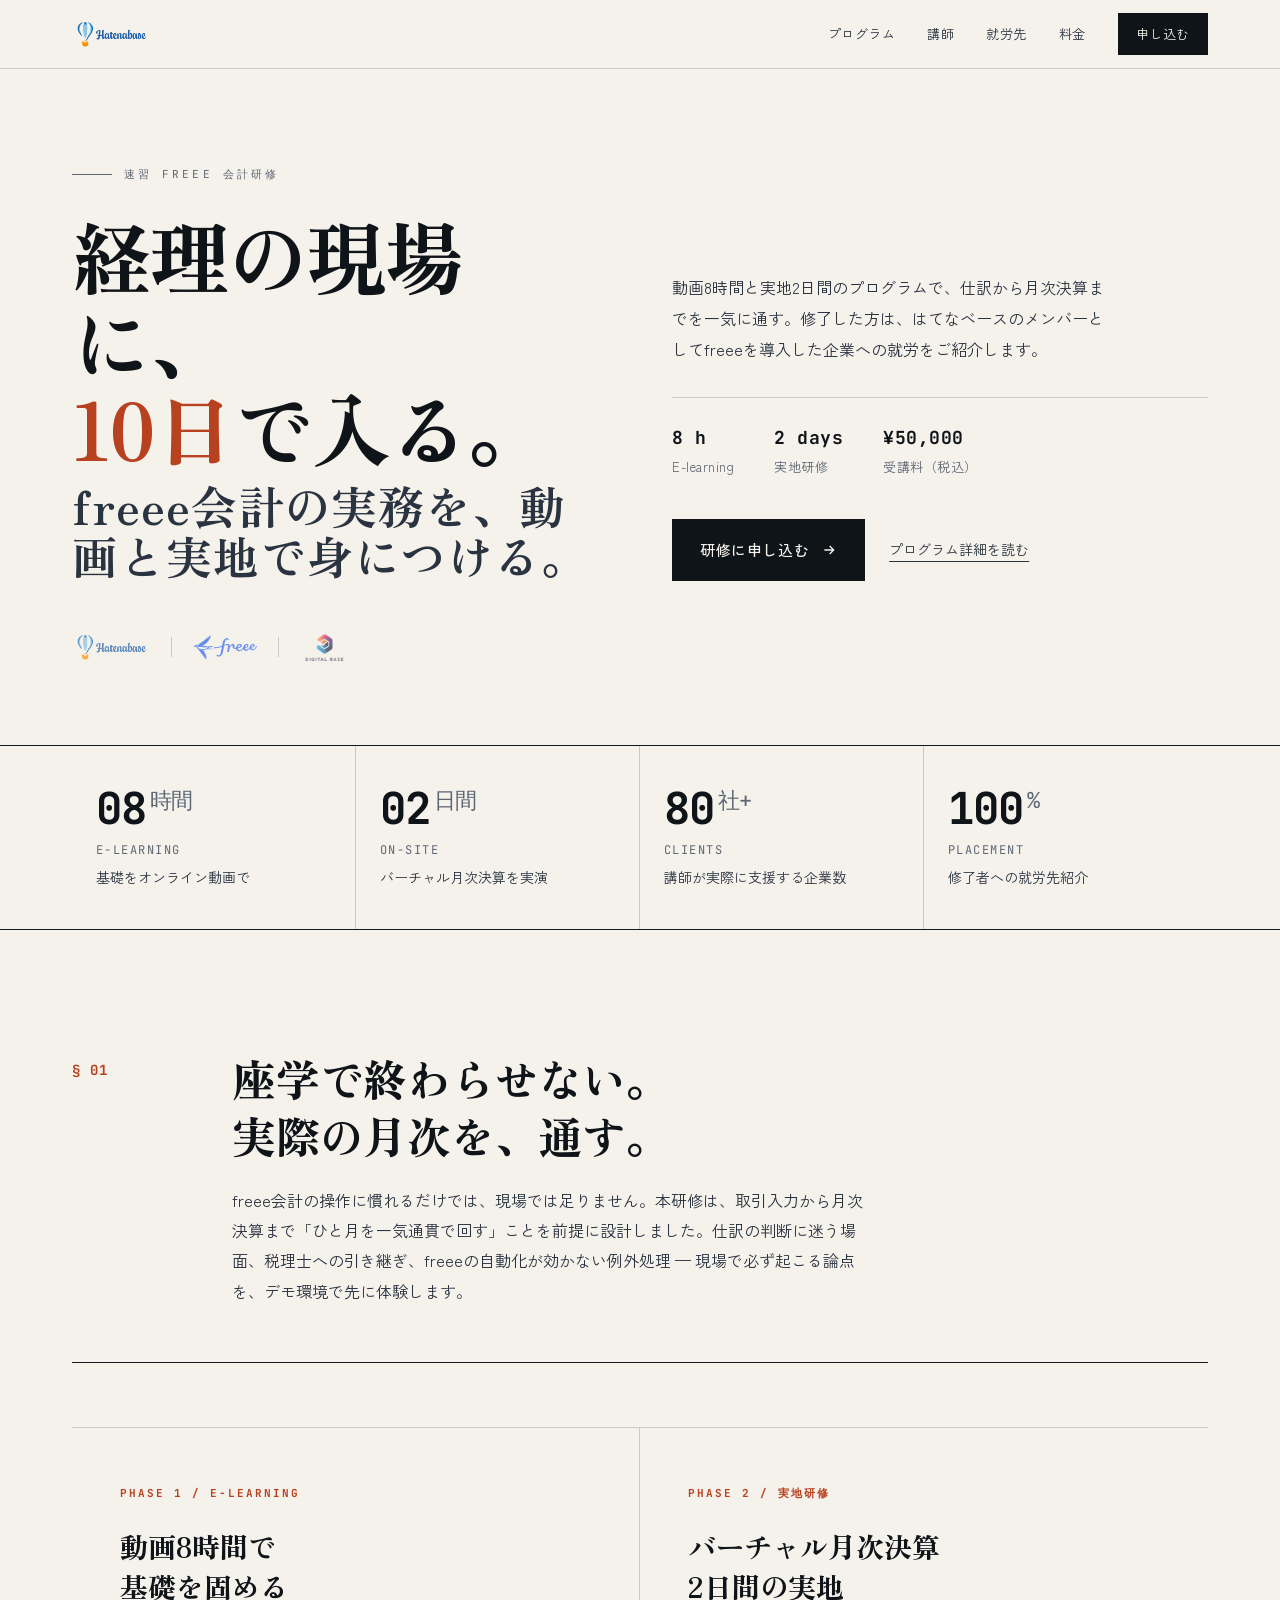
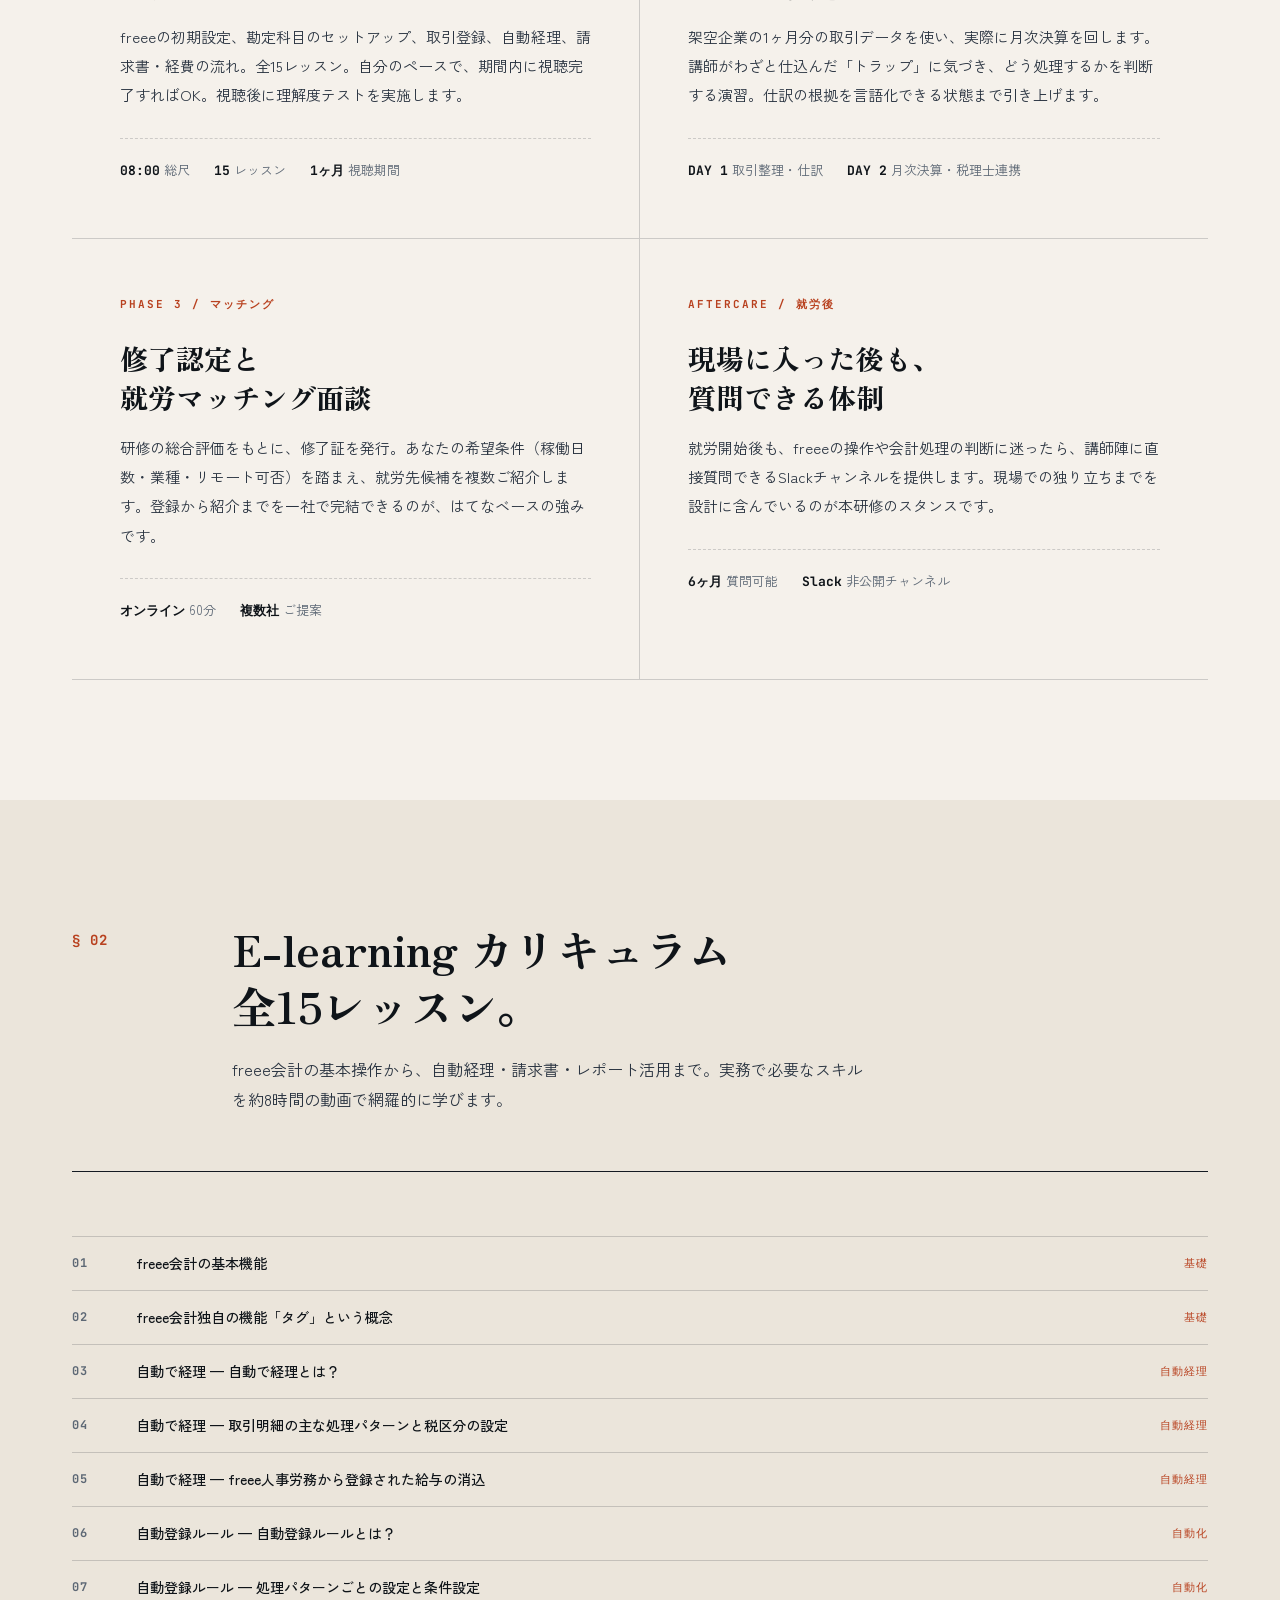
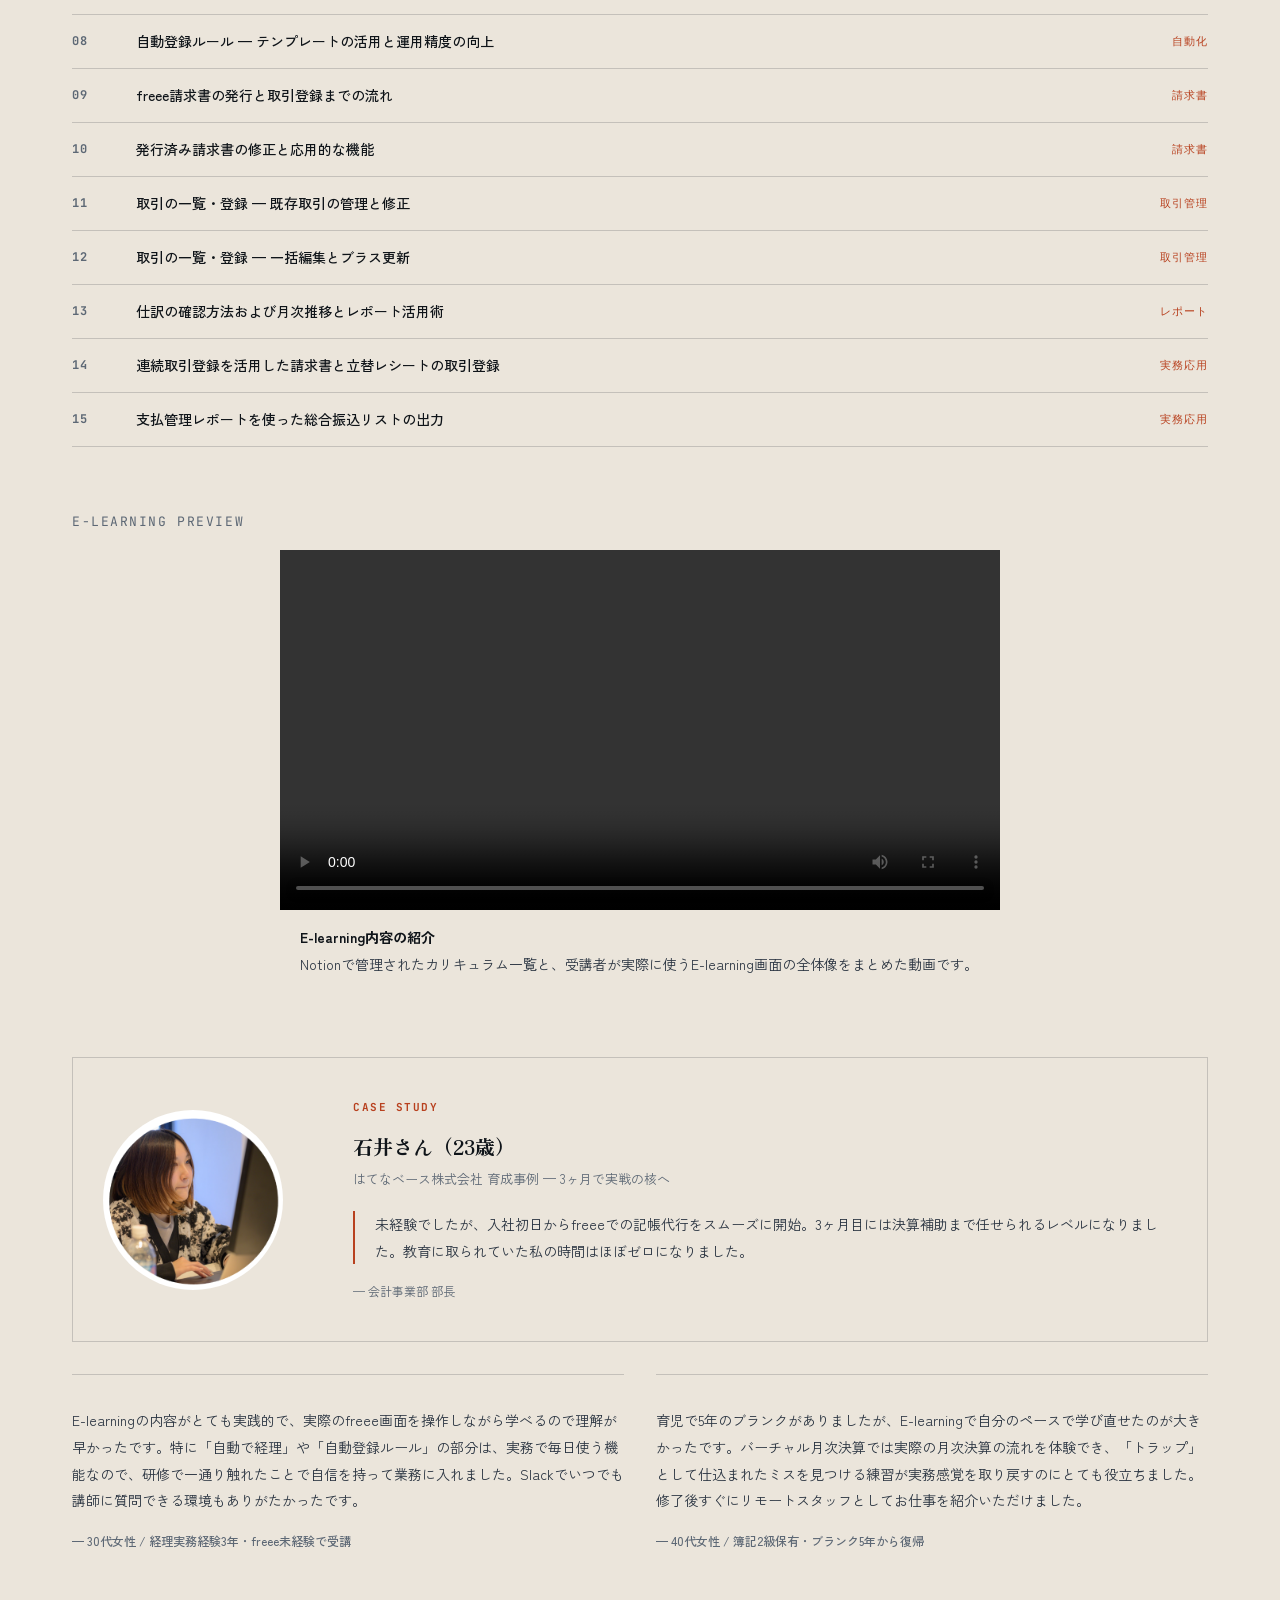
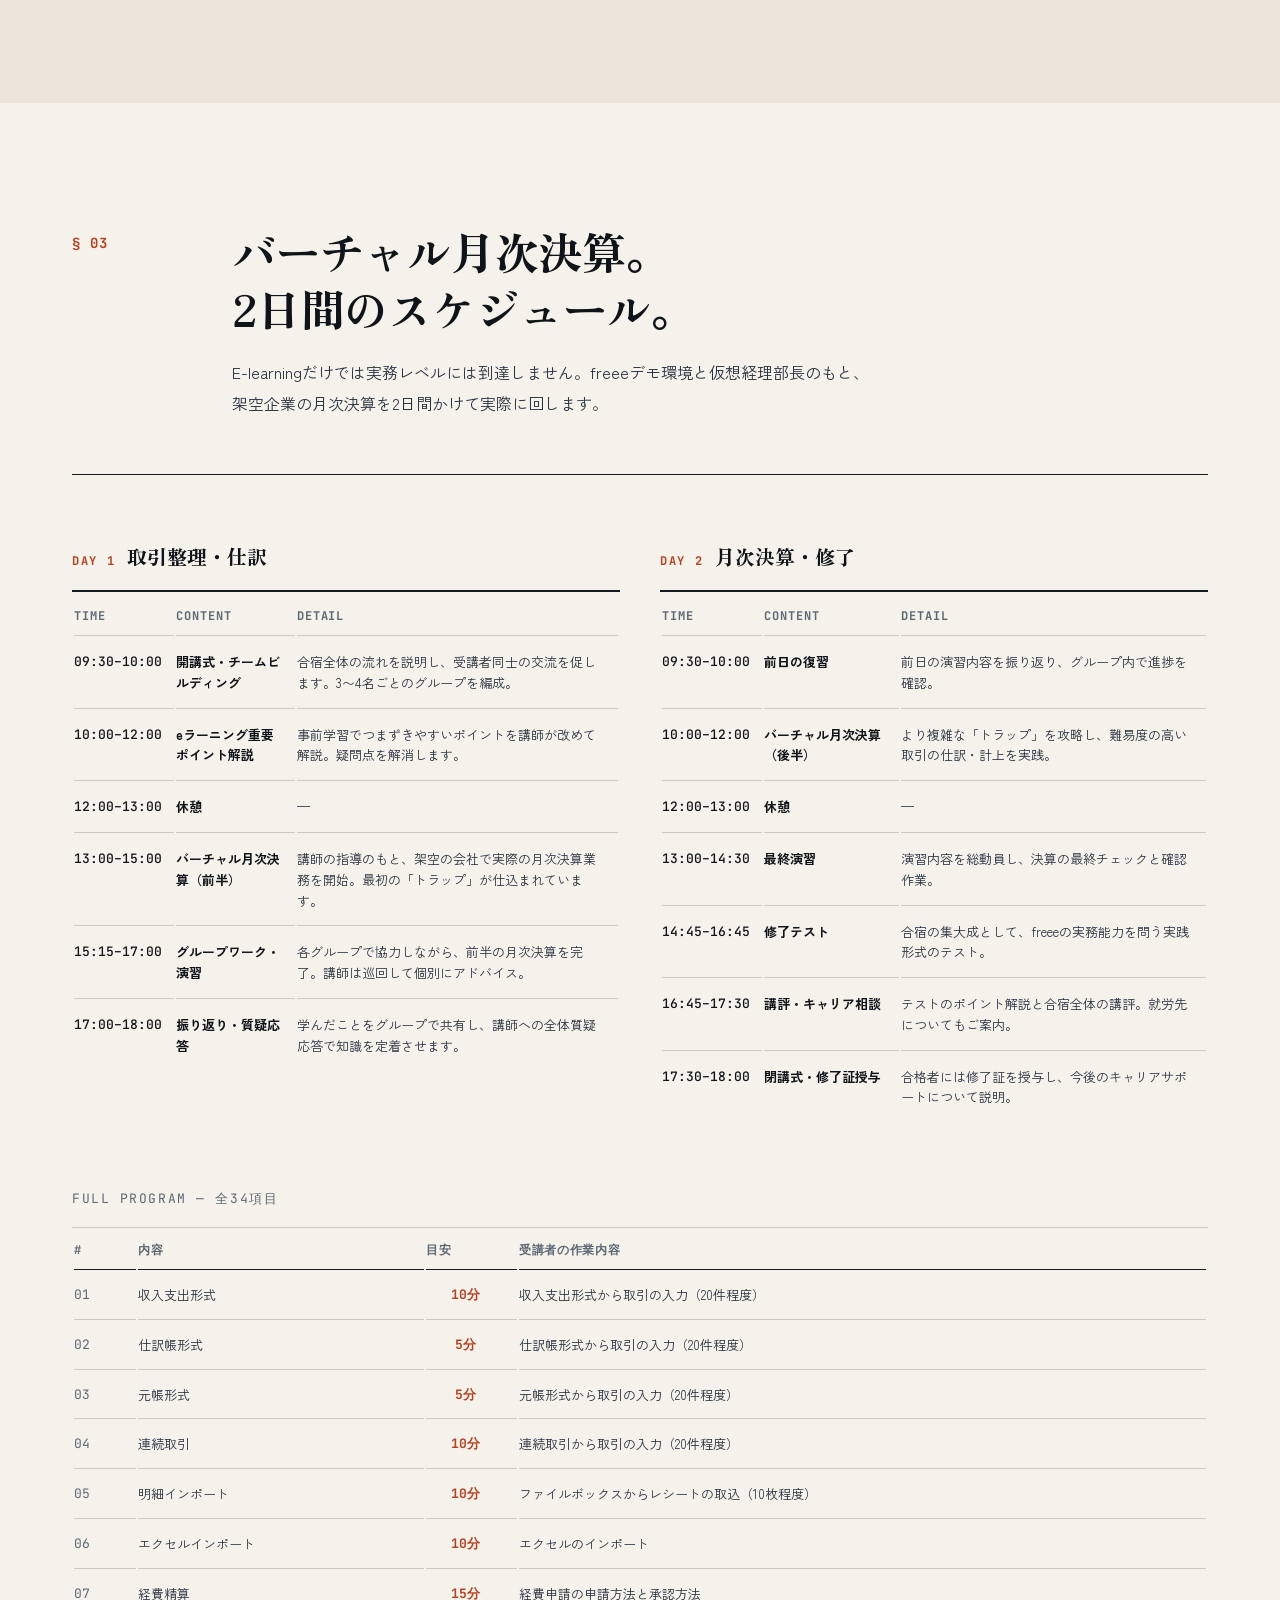
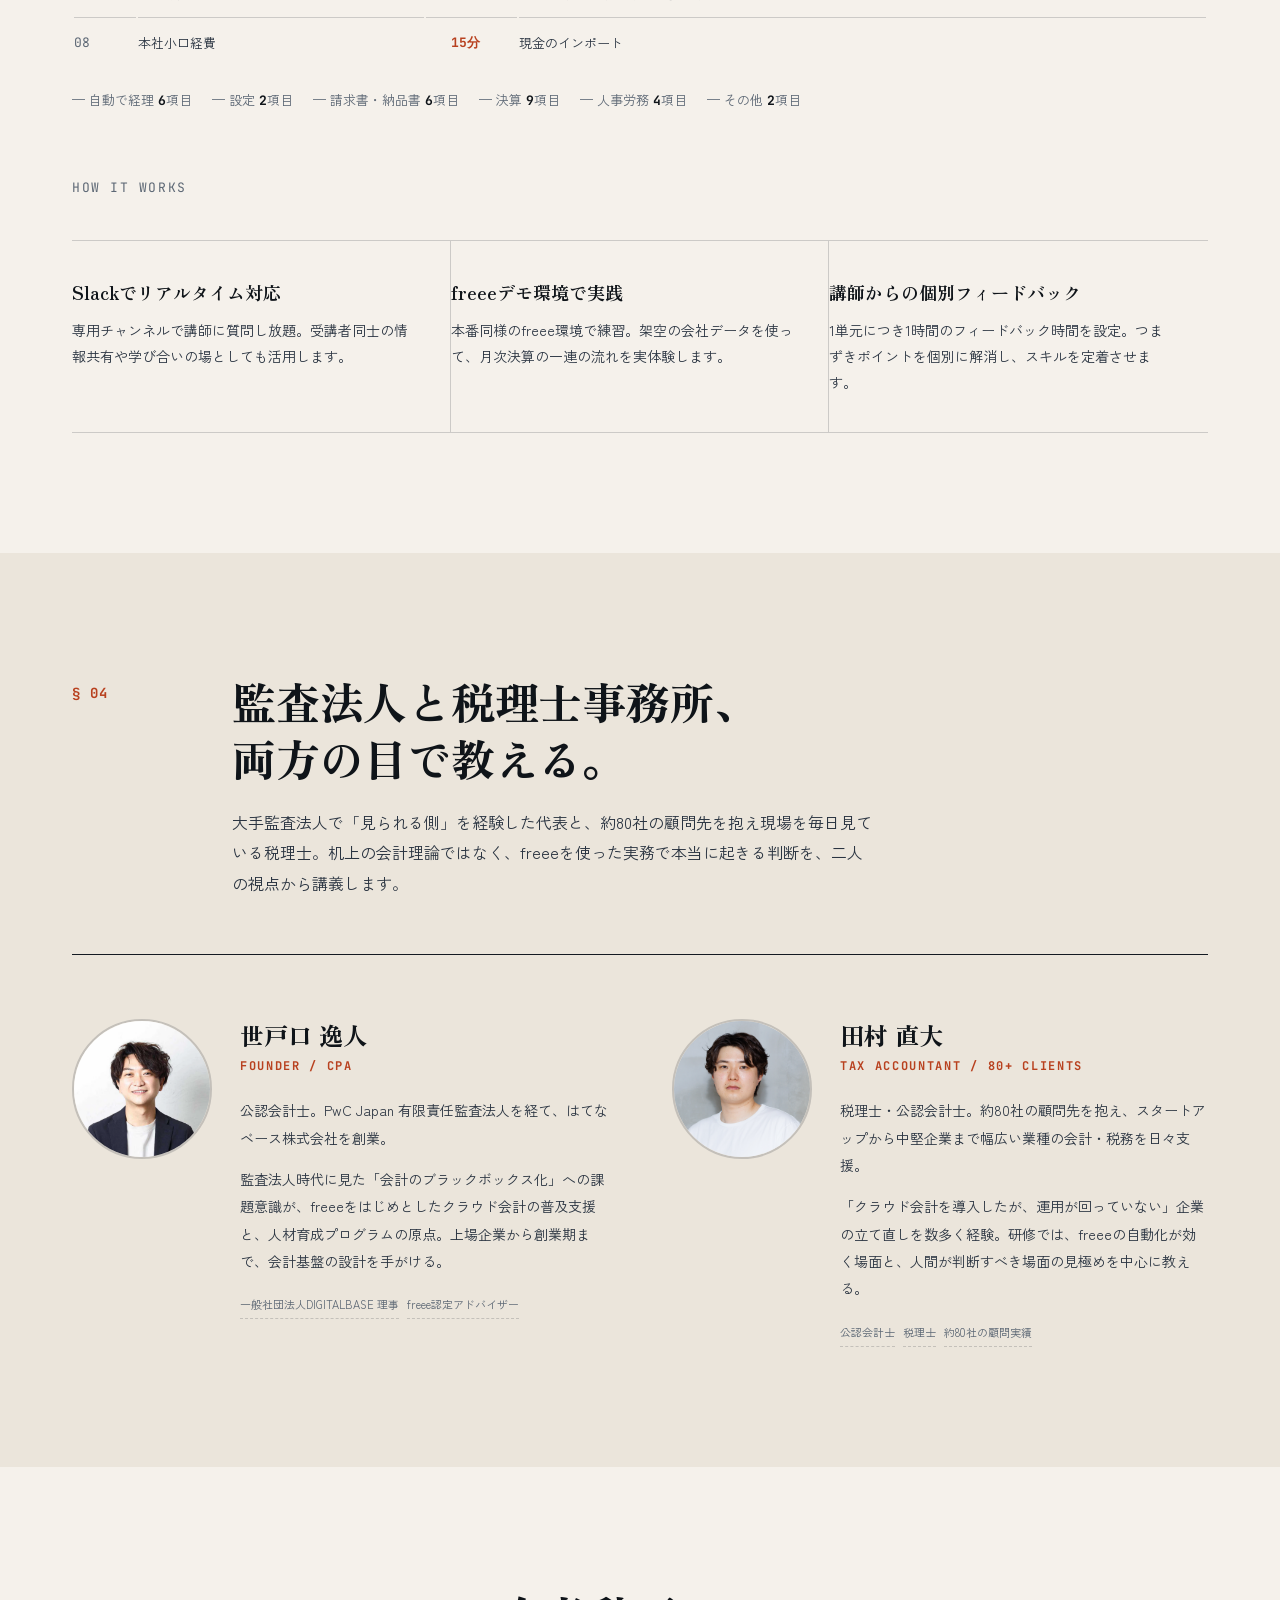
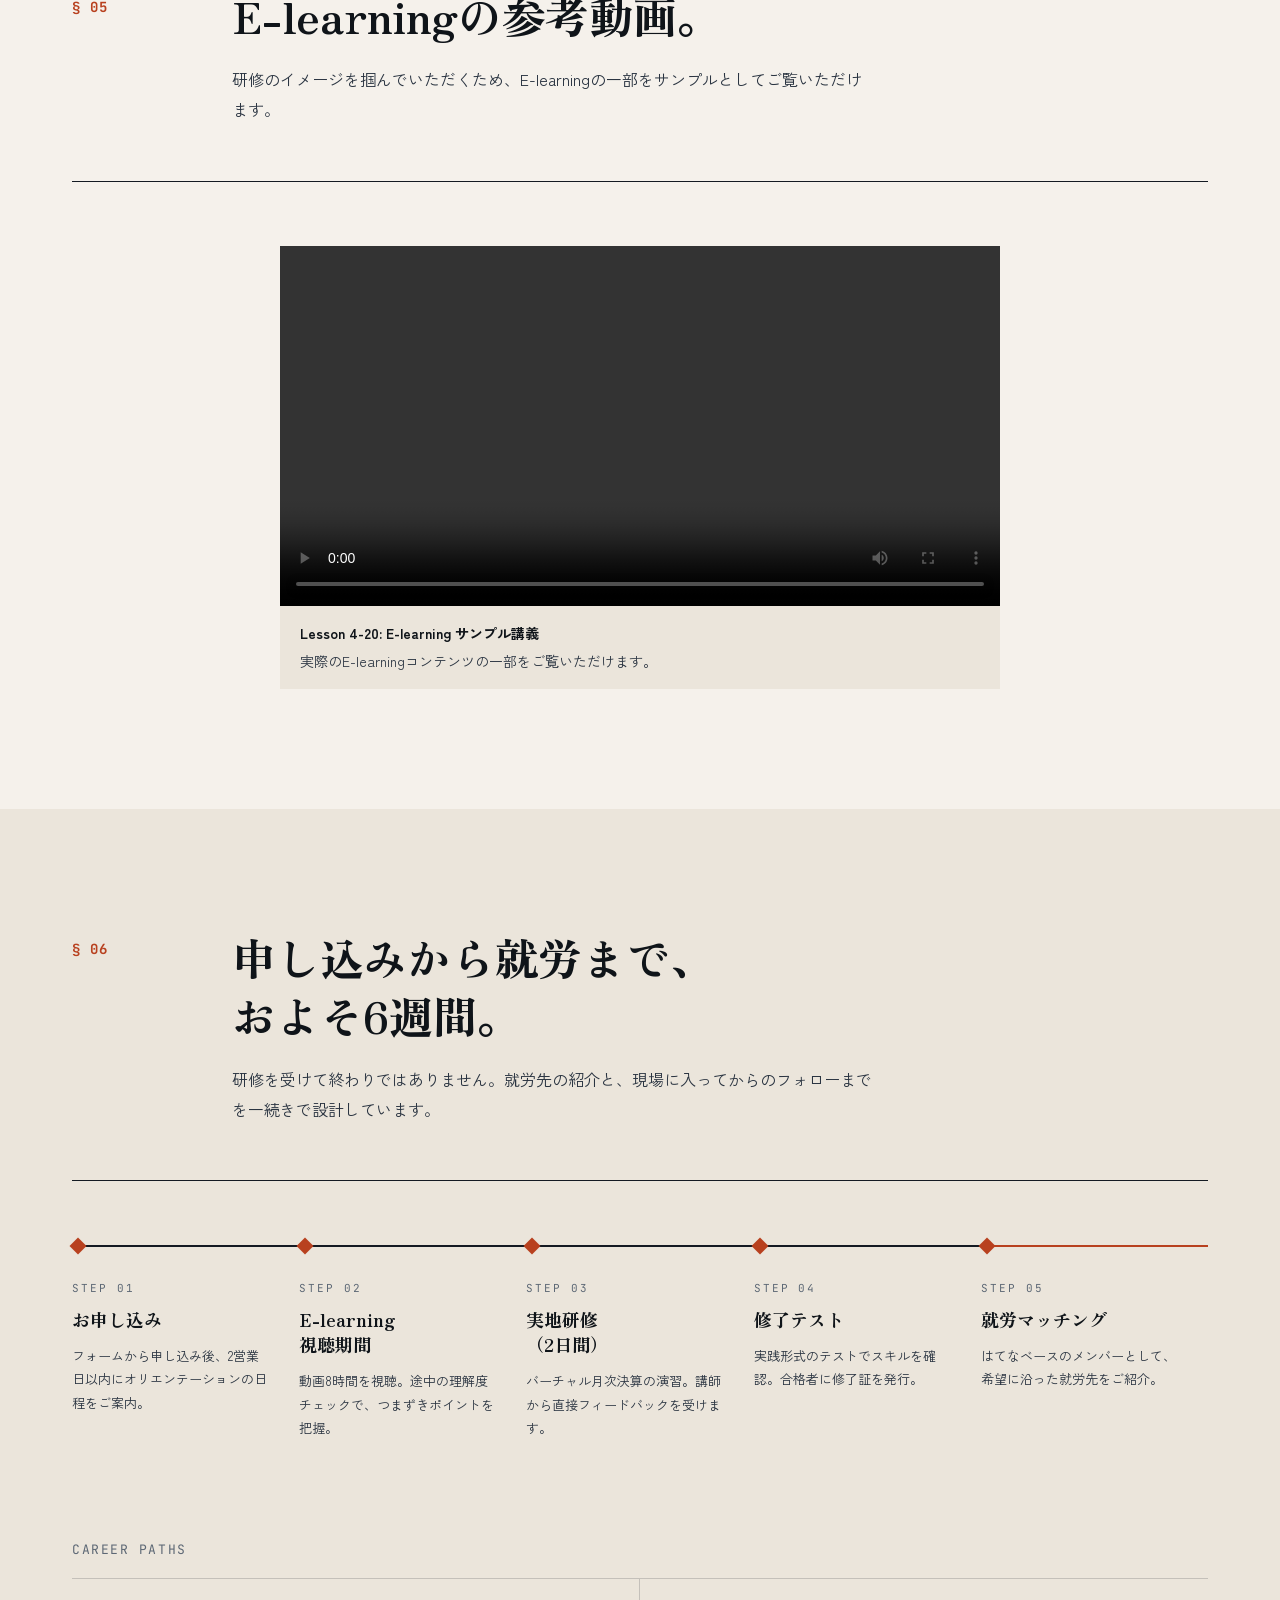
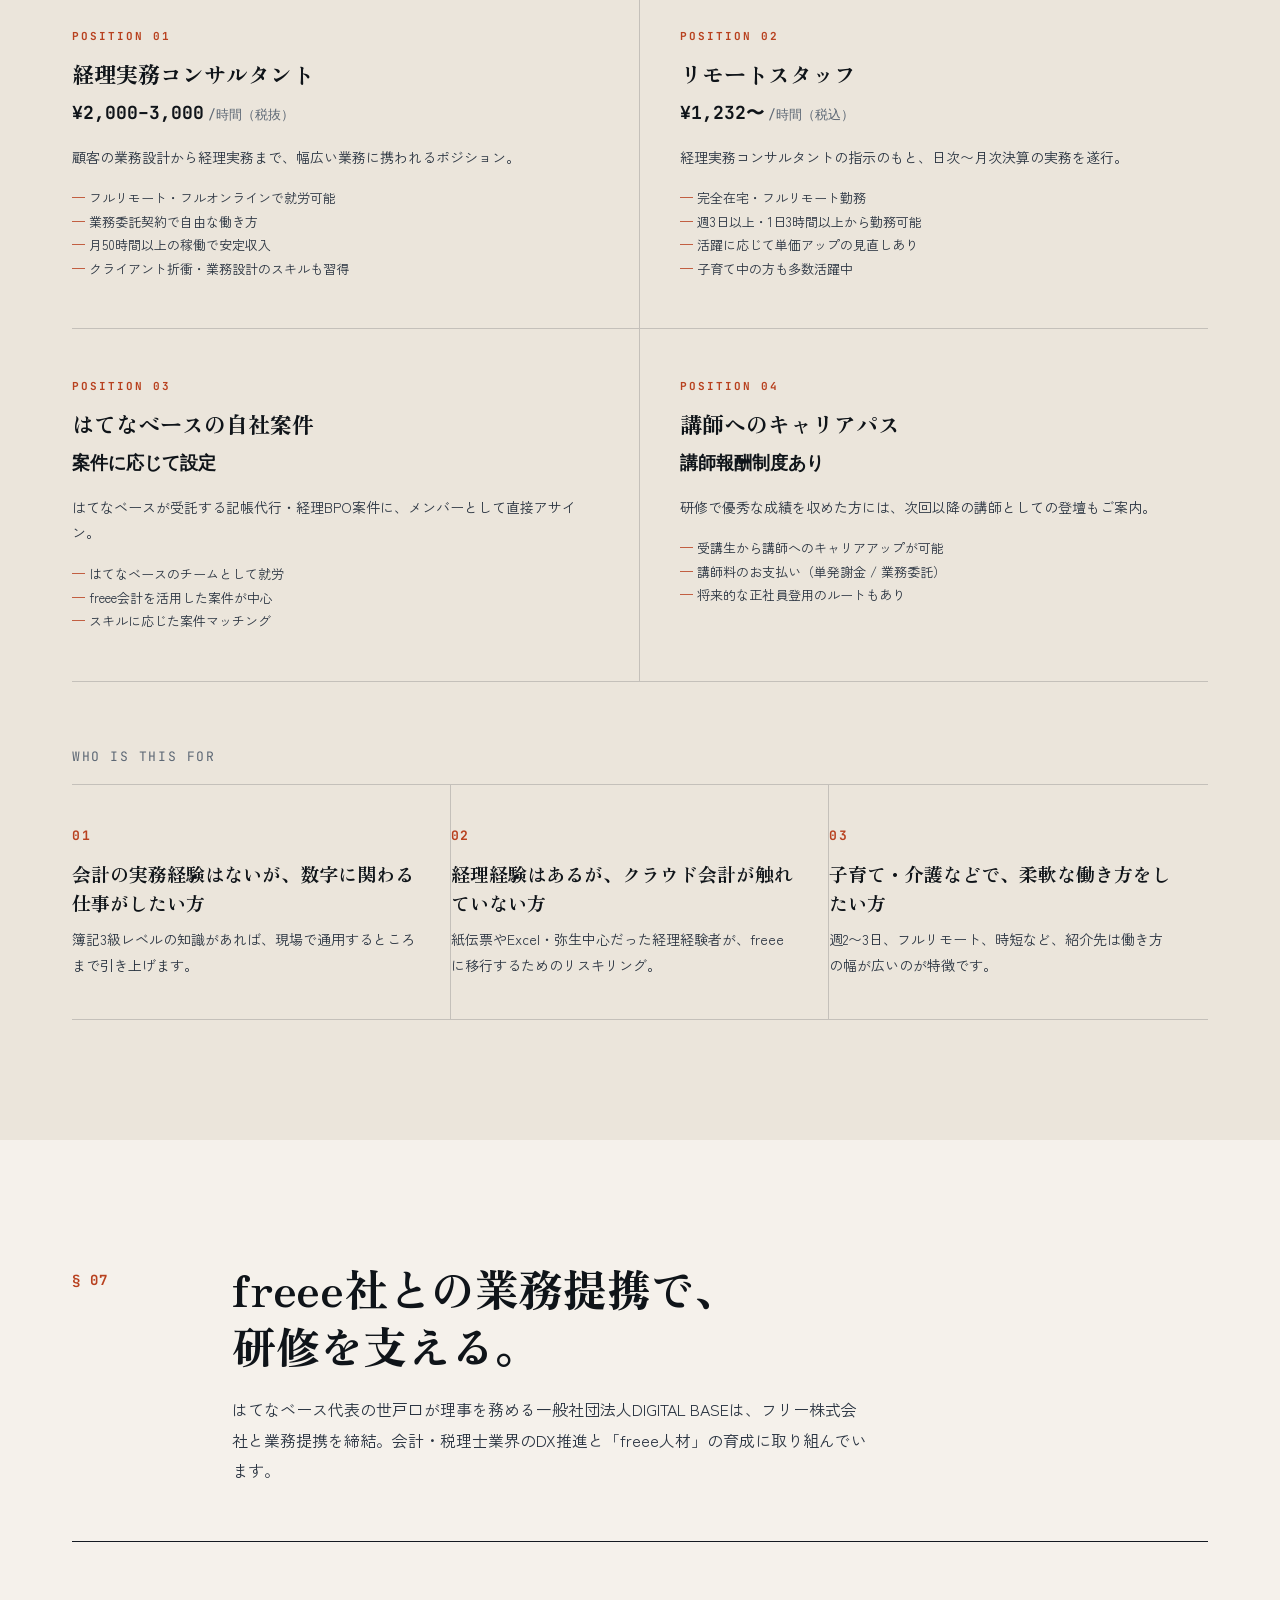
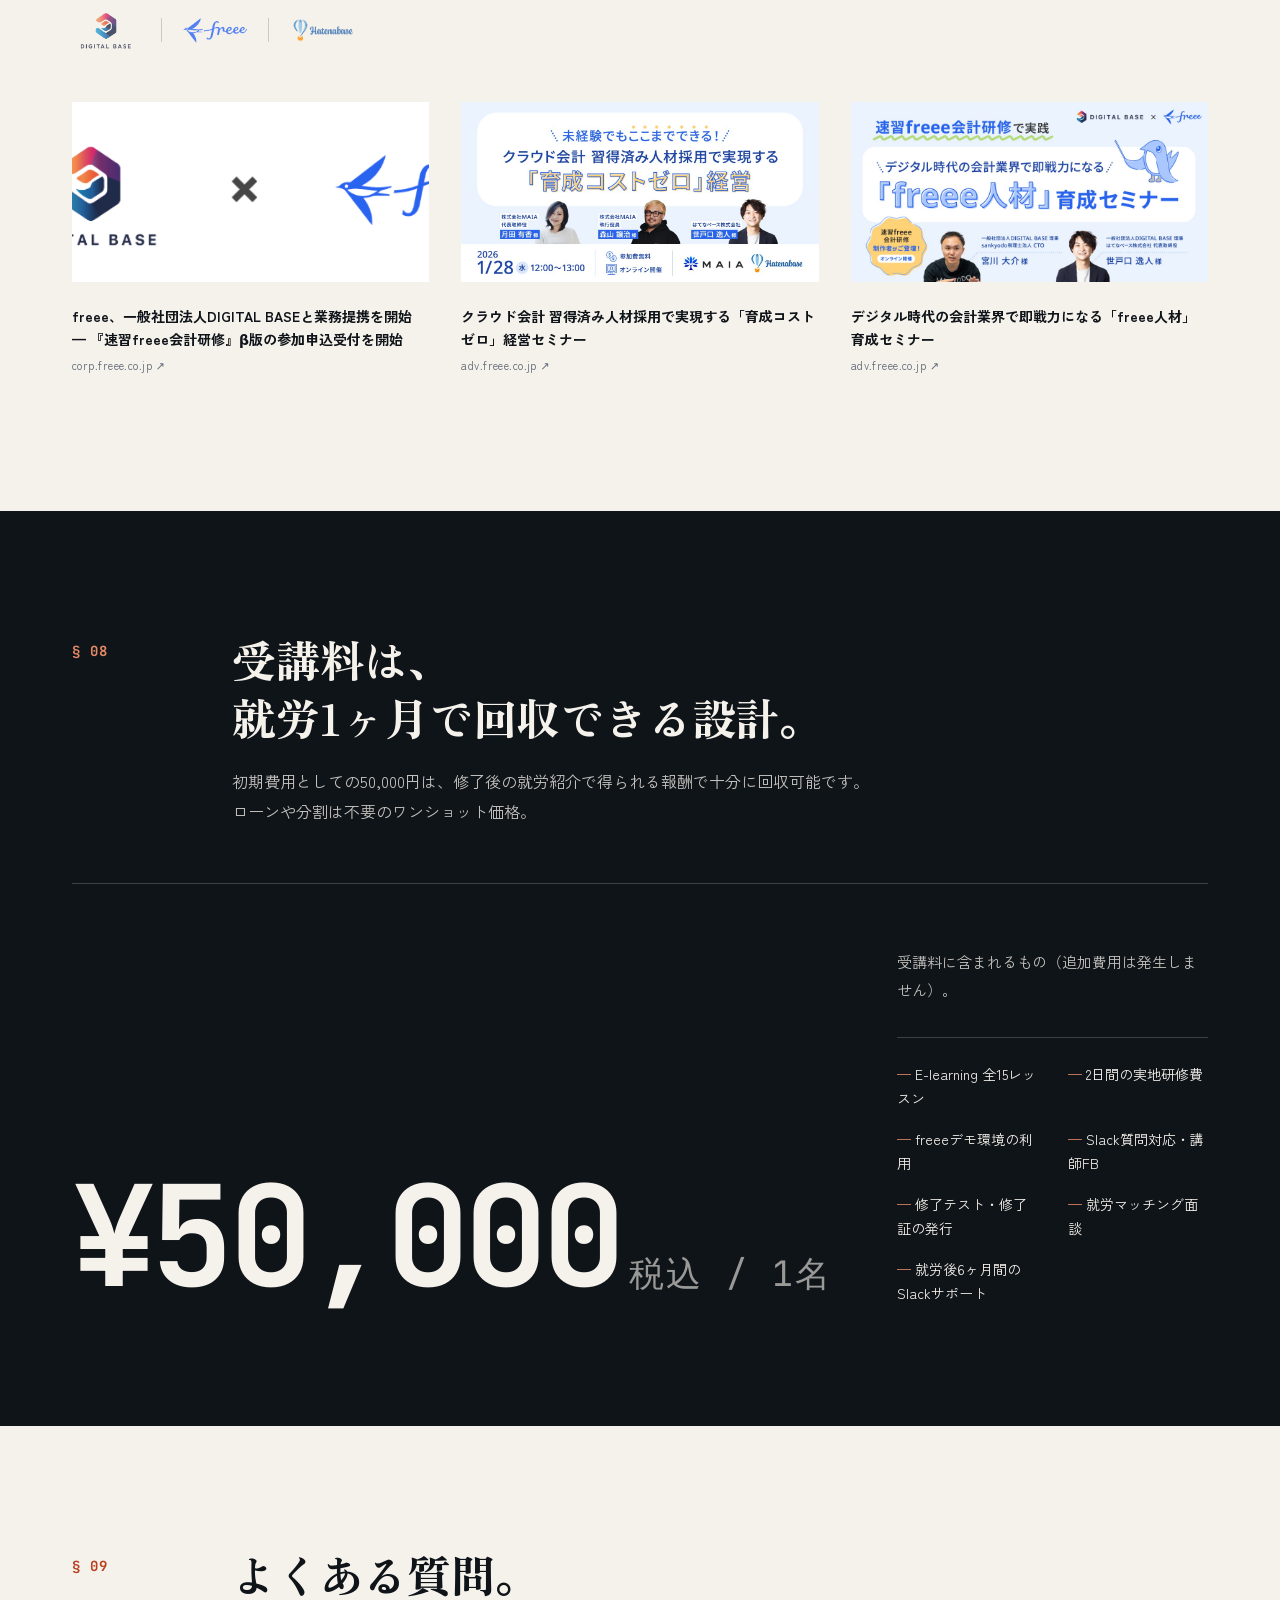
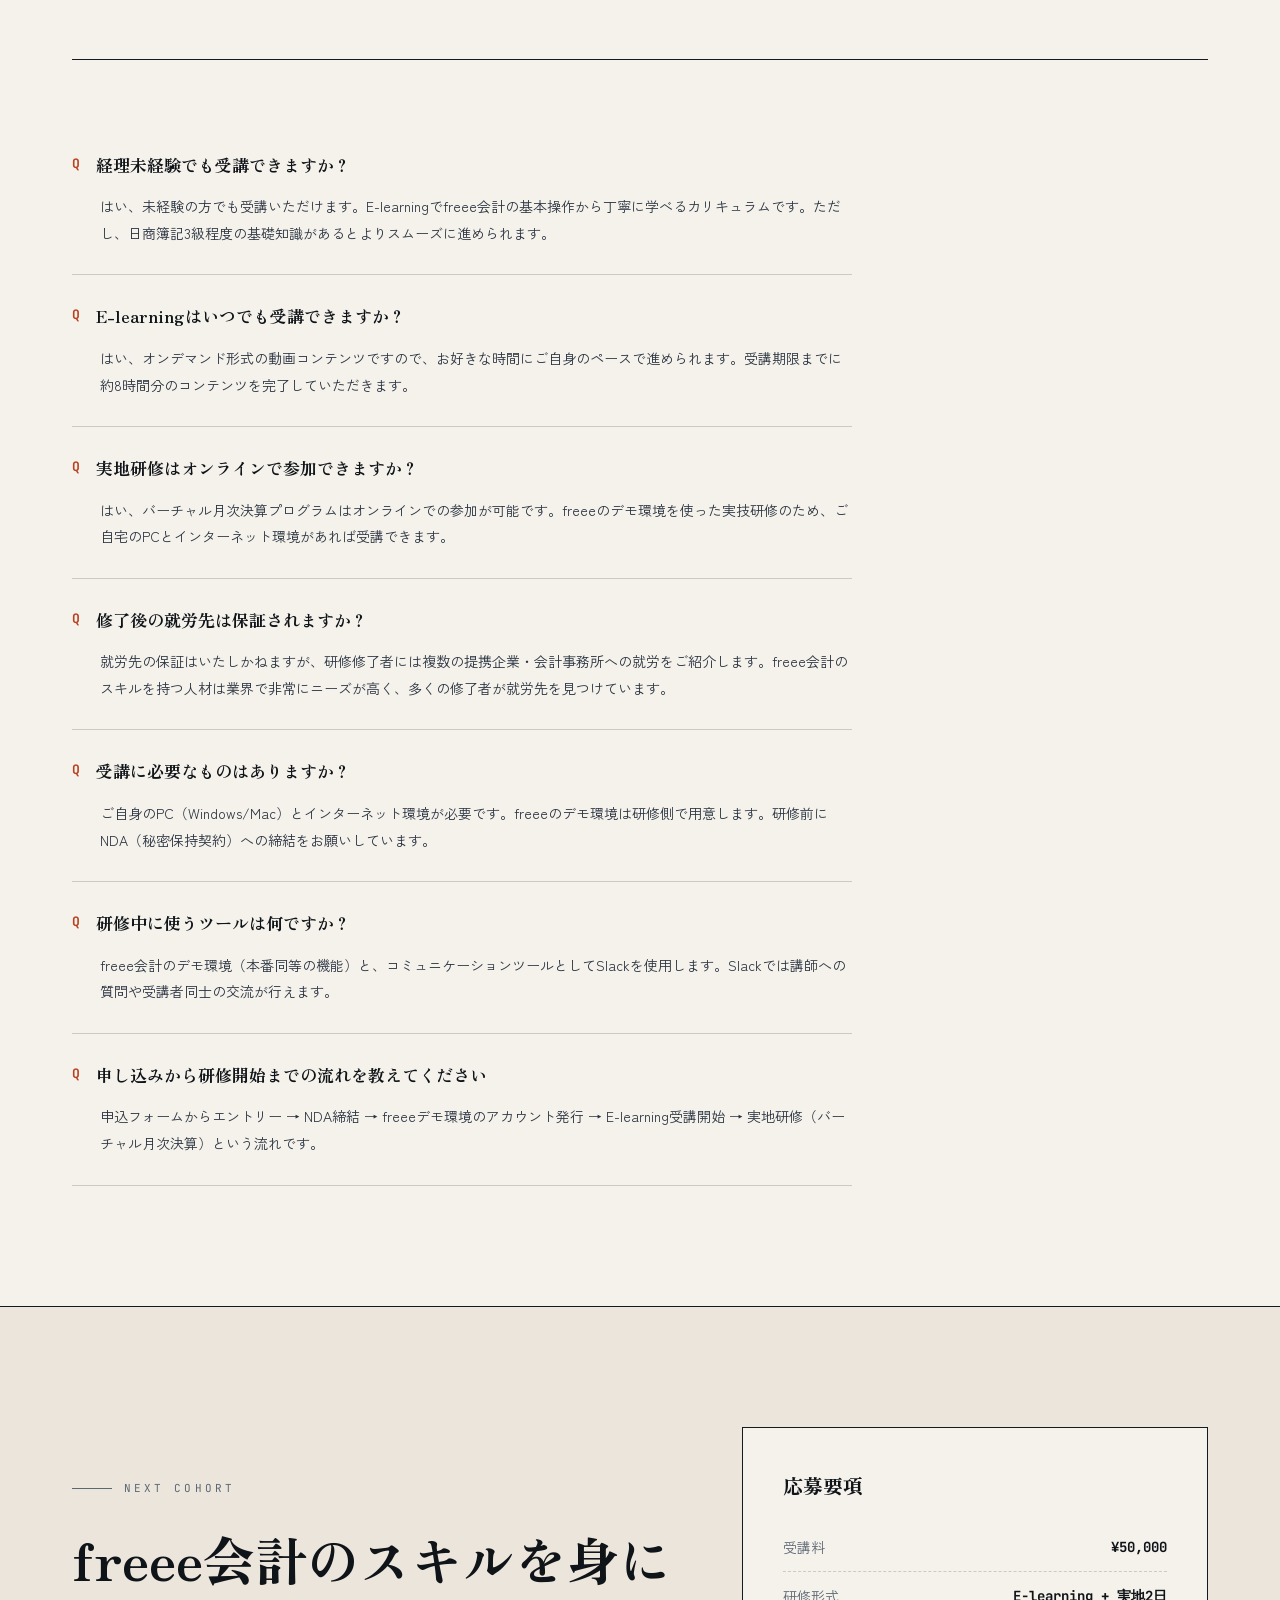
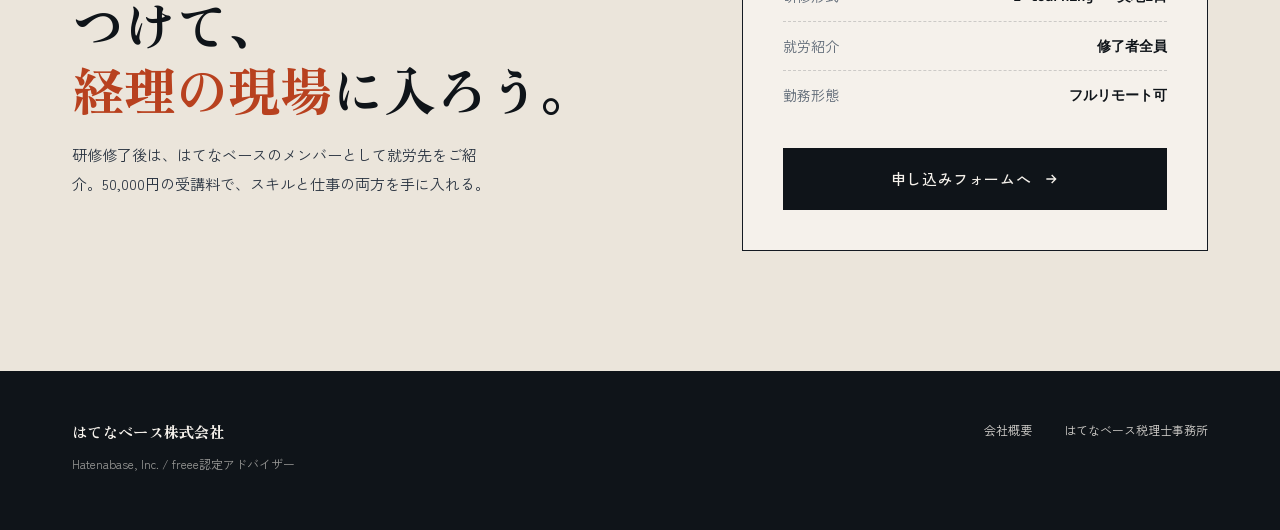
==== commit 51f19105: "経理プログラム一覧とSlack受講風景のスクリーンショットを削除 Co-Authored-By: Claude Opus 4.6 <noreply@anthropic.com>" ====
--- a/index.html
+++ b/index.html
@@ -571,11 +571,6 @@
       </div>
     </div>
 
-    <div class="screenshot fade">
-      <img src="images/keiri-program.png" alt="経理プログラム一覧"/>
-      <div class="screenshot-caption">バーチャル月次決算の経理プログラム一覧 — 全34項目を実際のfreee環境で実践</div>
-    </div>
-
     <!-- 研修の進め方 -->
     <div style="margin-top:64px">
       <div style="margin-bottom:24px;font-size:13px;color:var(--ink-3);letter-spacing:.12em;font-family:'JetBrains Mono',monospace" class="fade">HOW IT WORKS</div>
@@ -595,10 +590,6 @@
       </div>
     </div>
 
-    <div class="screenshot fade">
-      <img src="images/slack-training.png" alt="Slackを使った受講風景"/>
-      <div class="screenshot-caption">Slack上での受講風景 — 仮想経理部長からDay別に課題が配信され、受講者は指示に沿って業務を遂行</div>
-    </div>
   </div>
 </section>
 
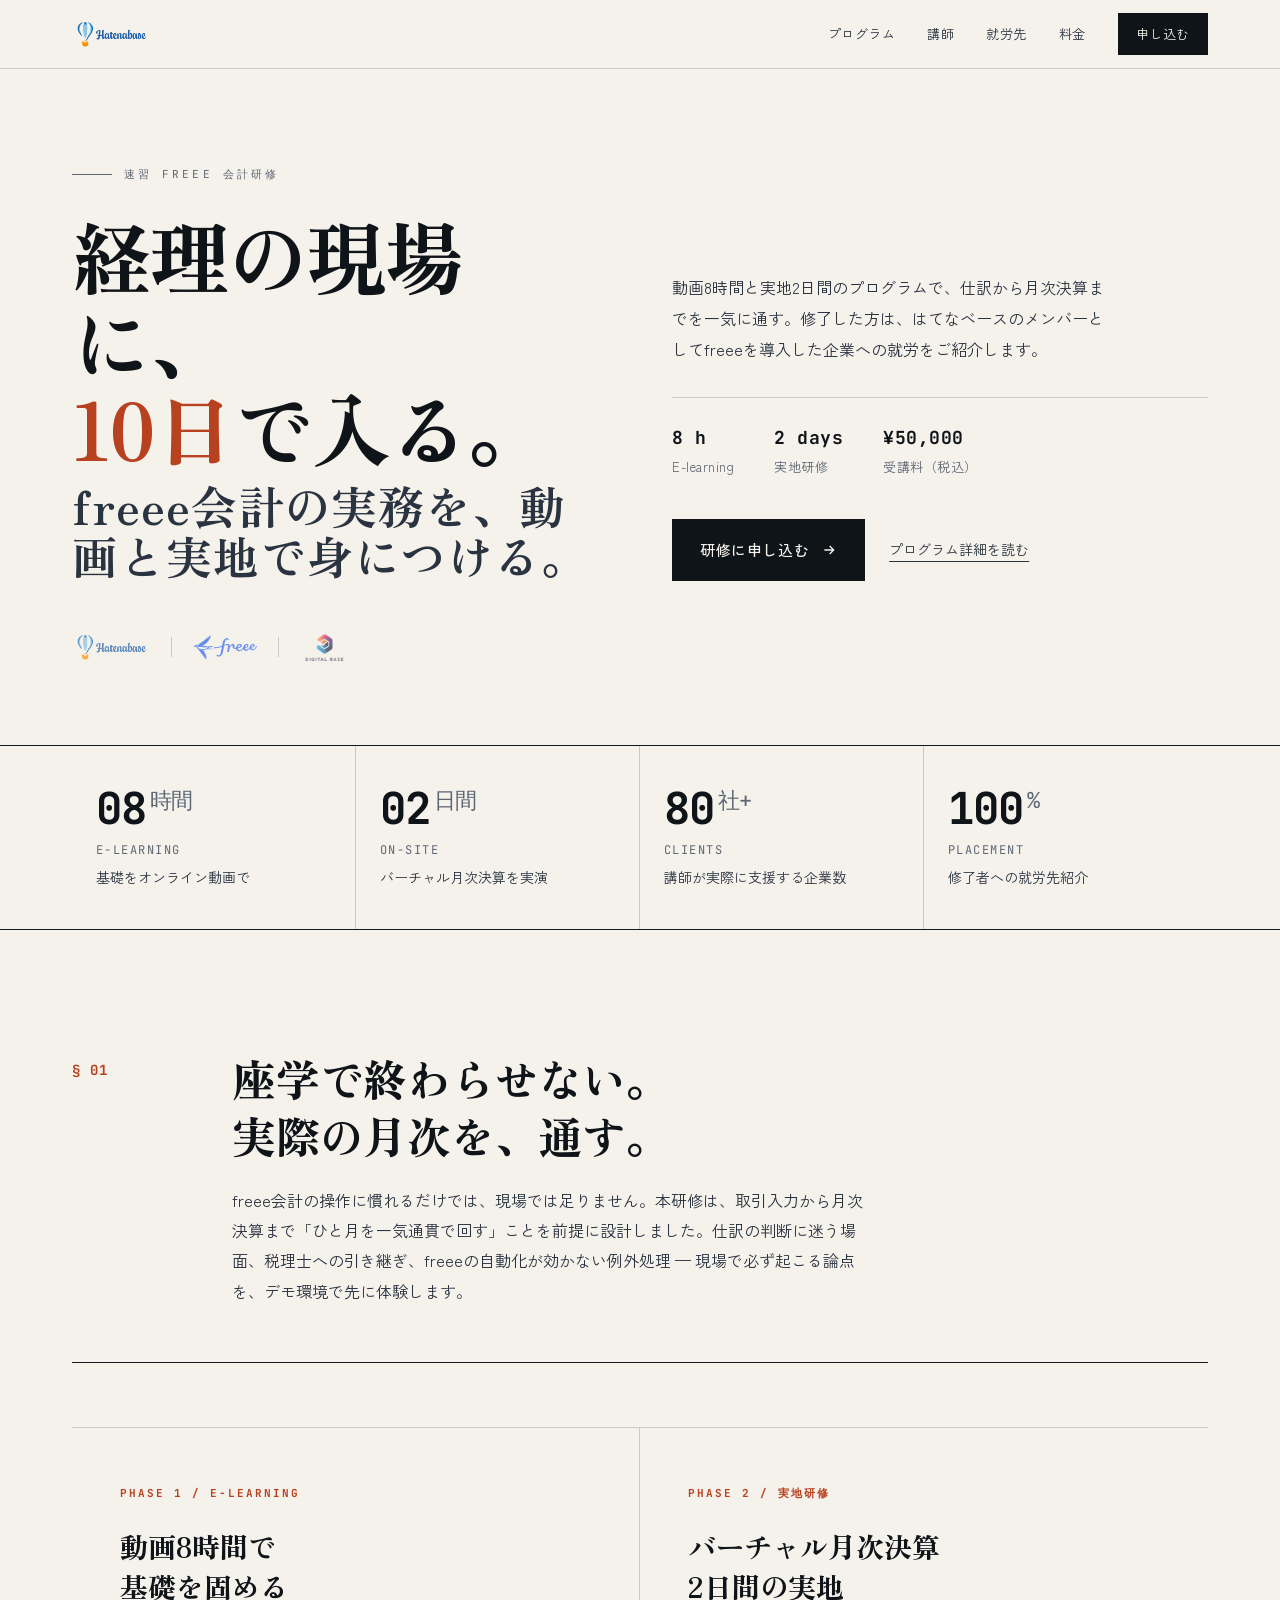
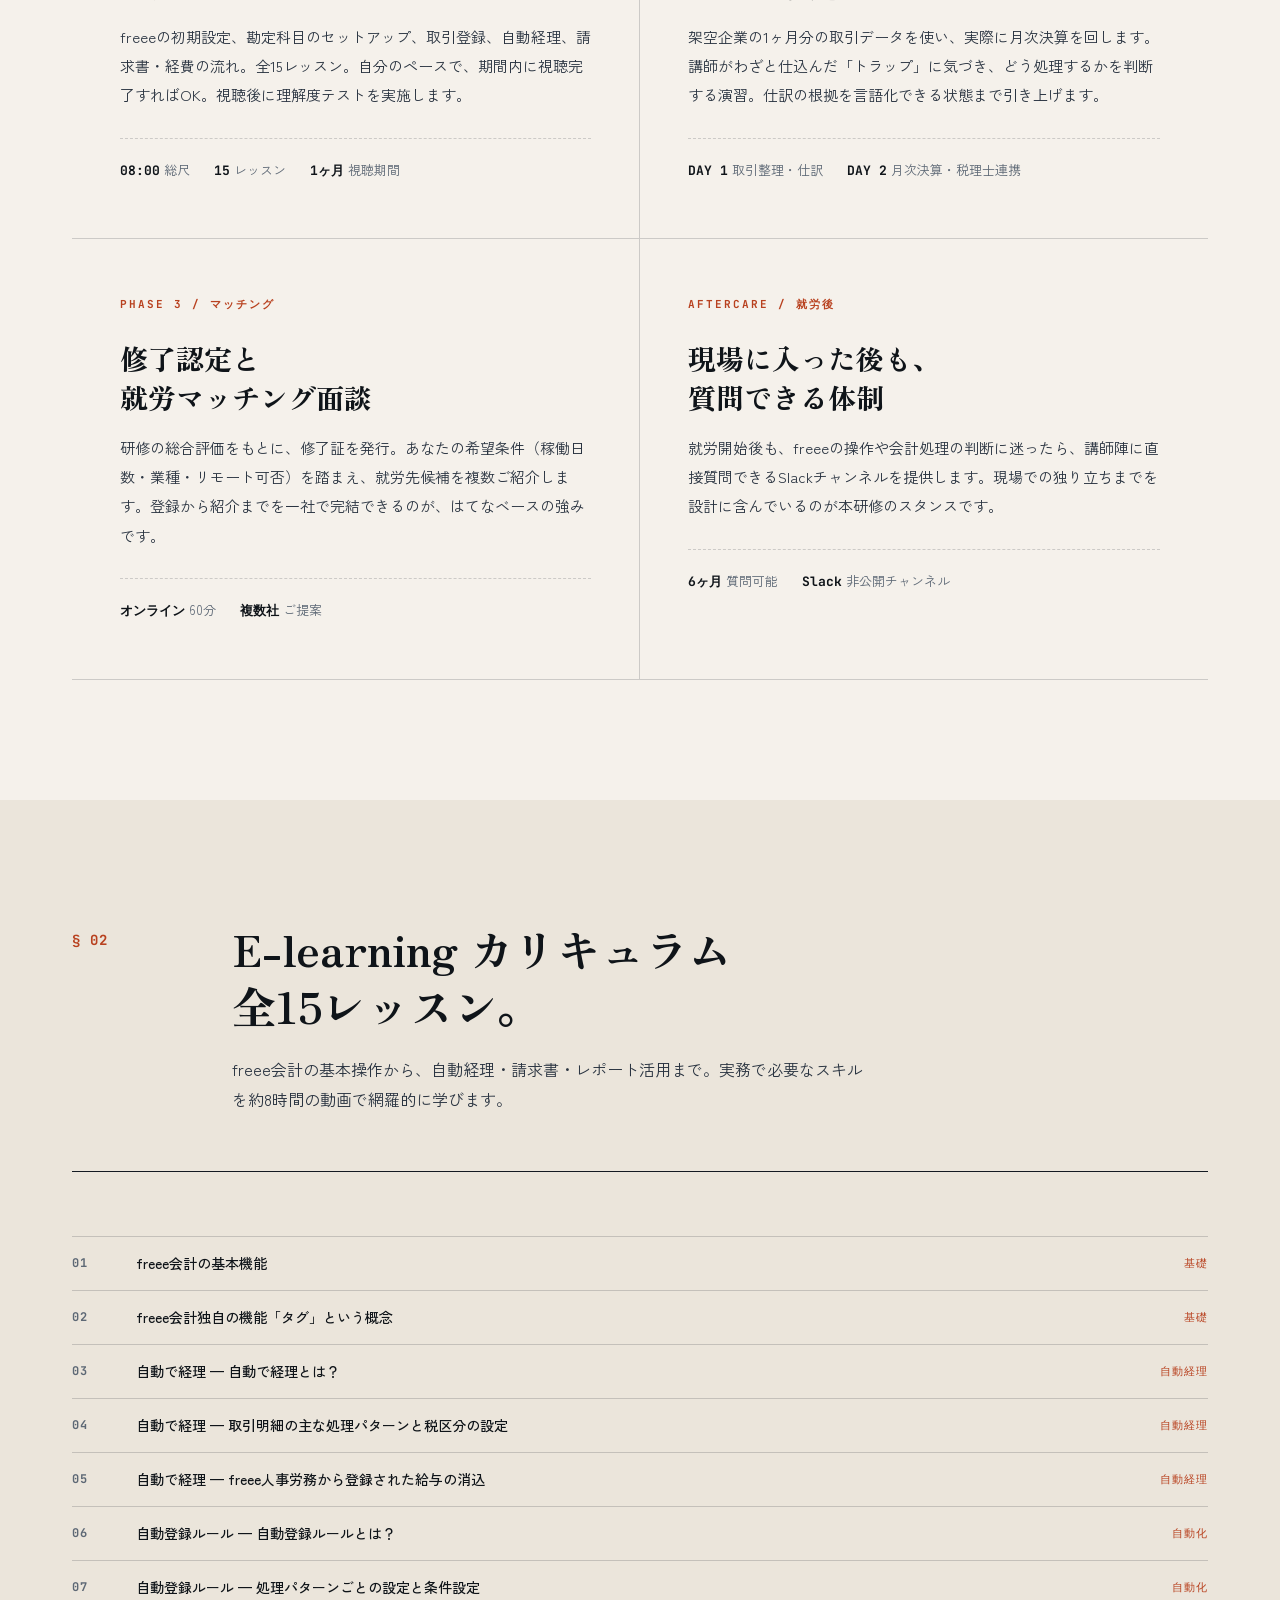
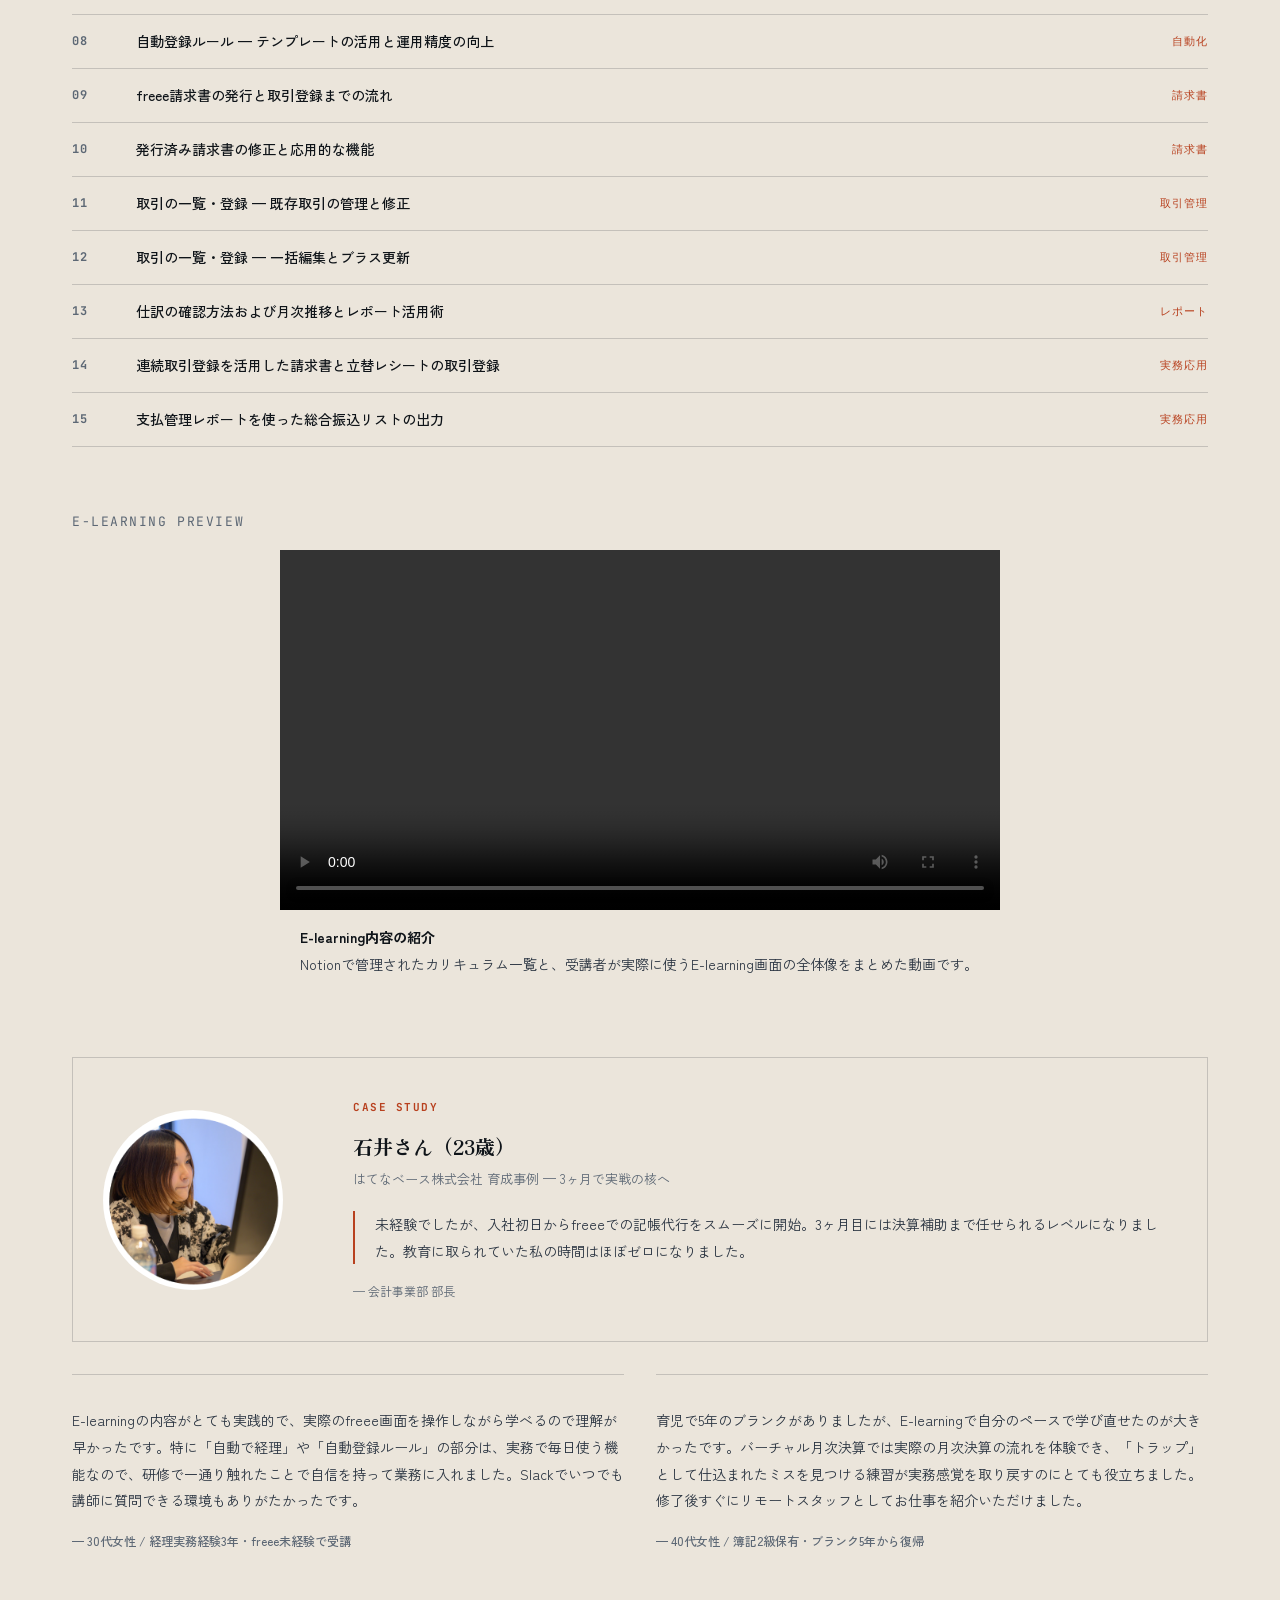
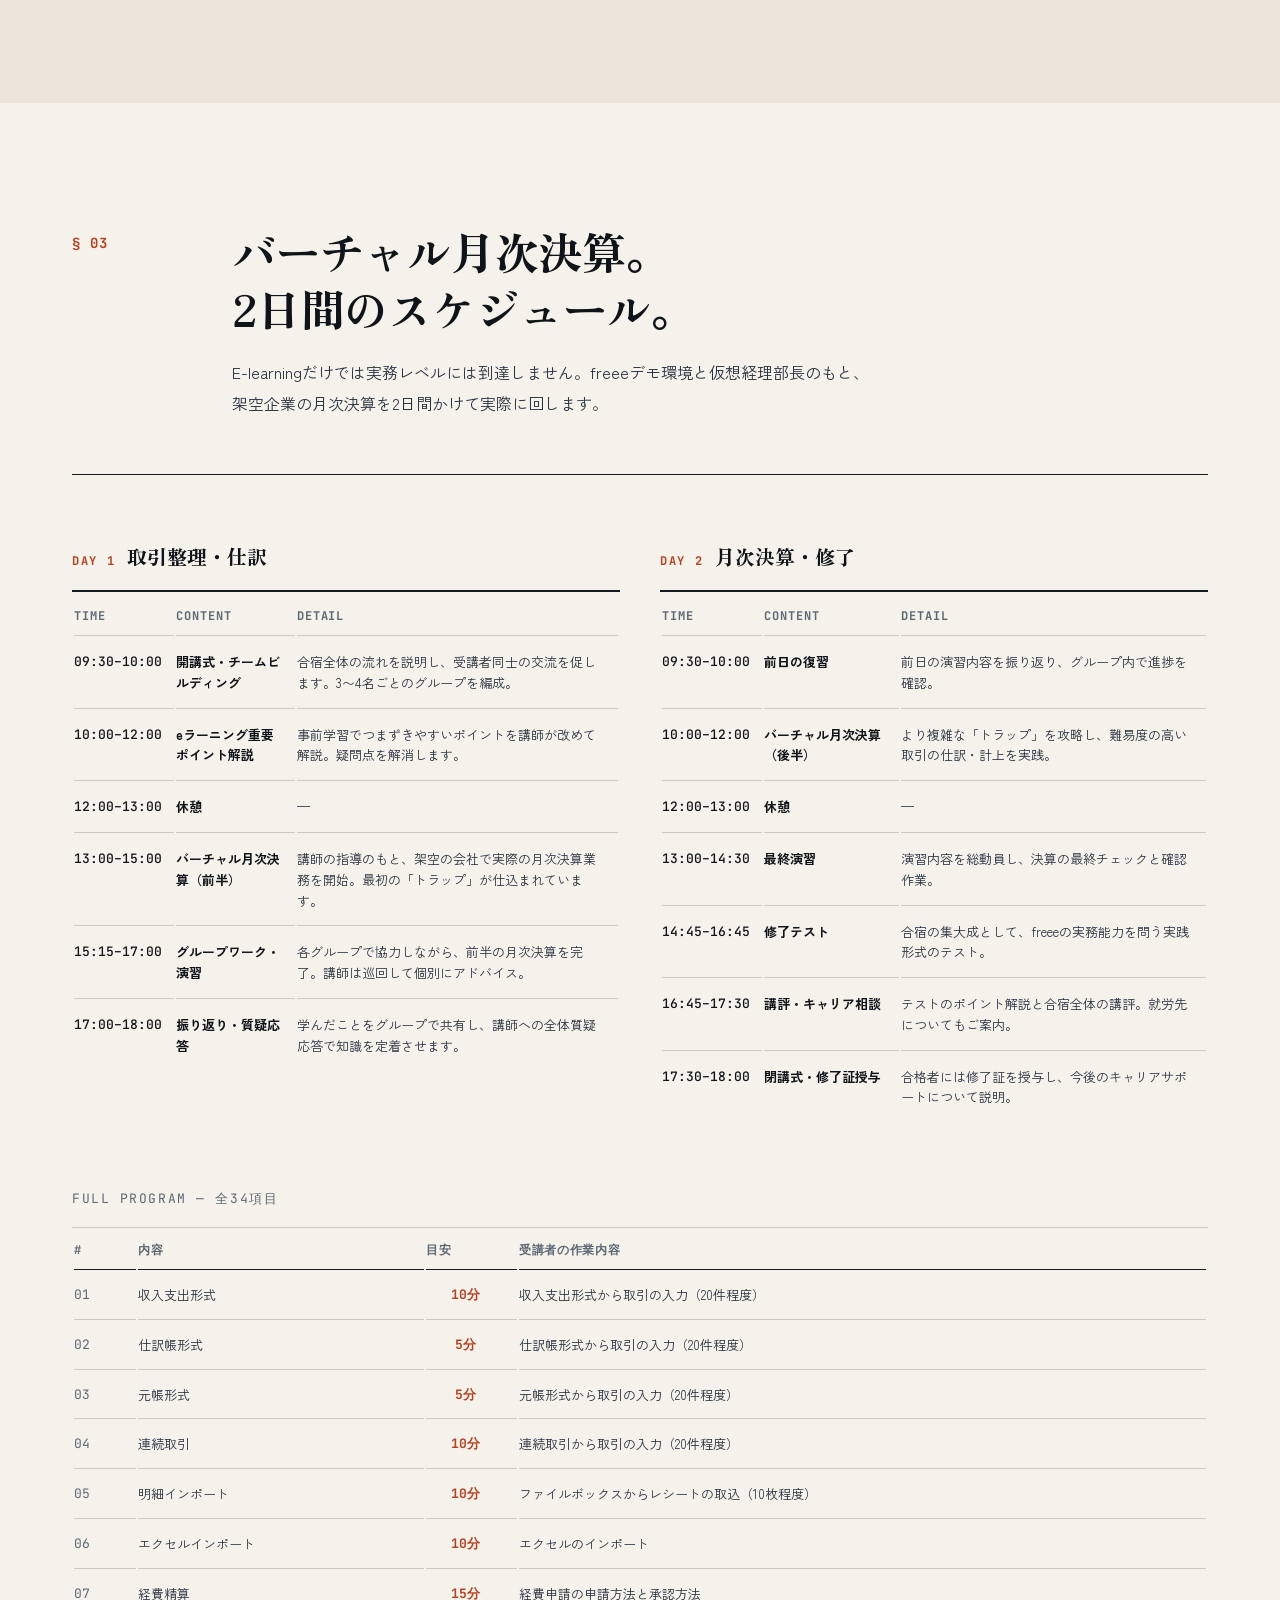
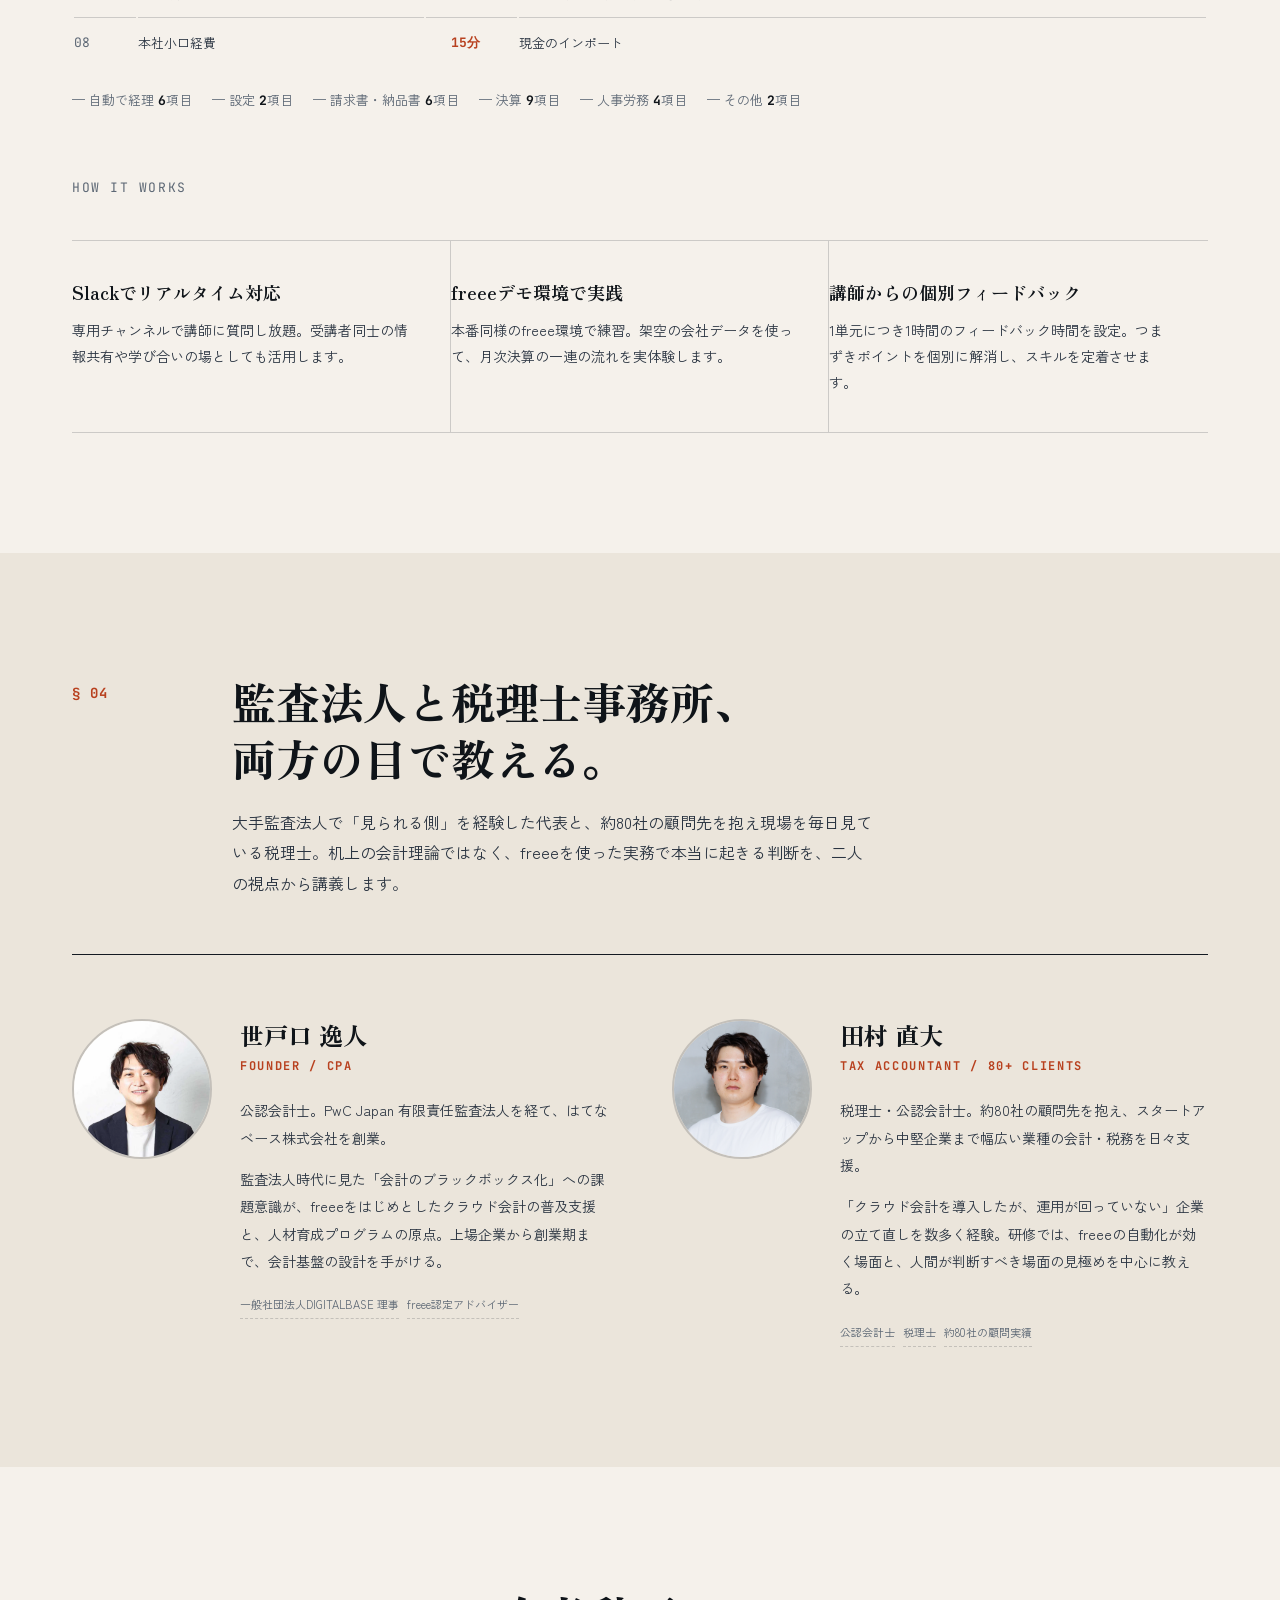
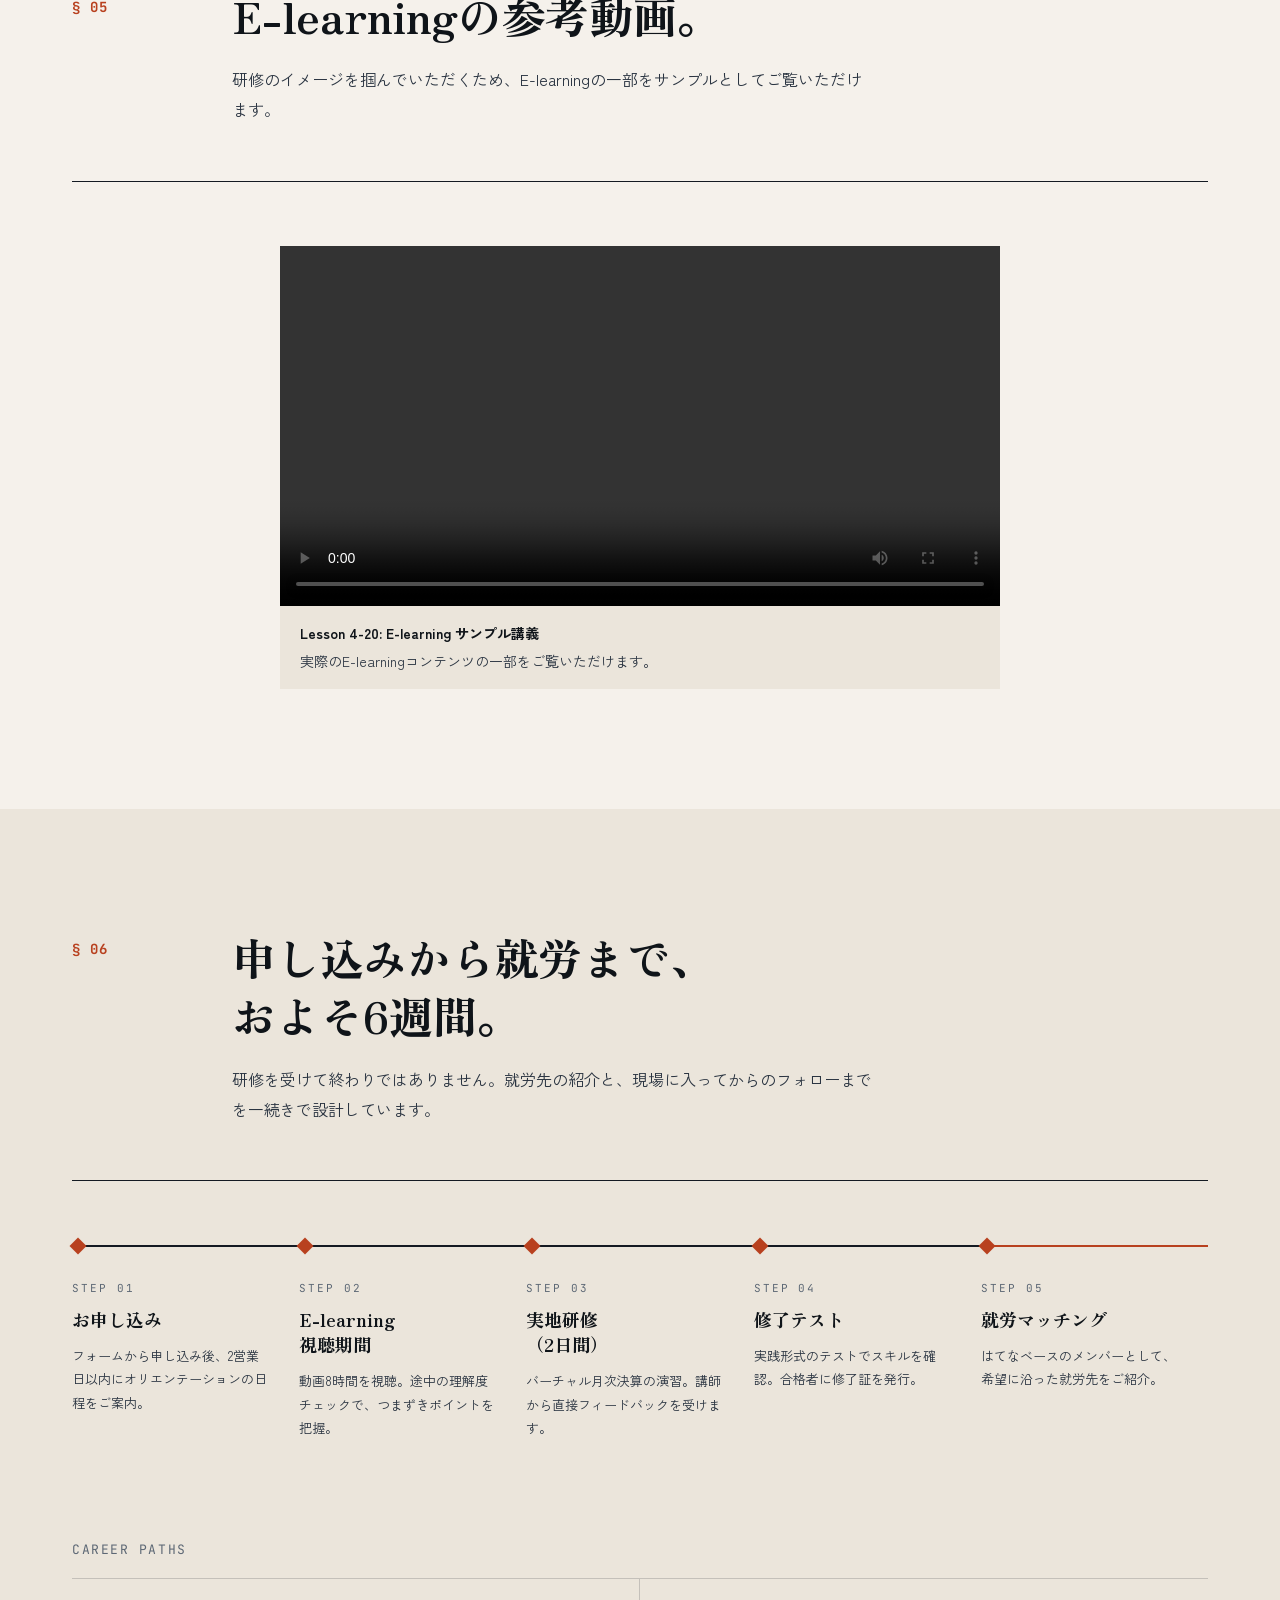
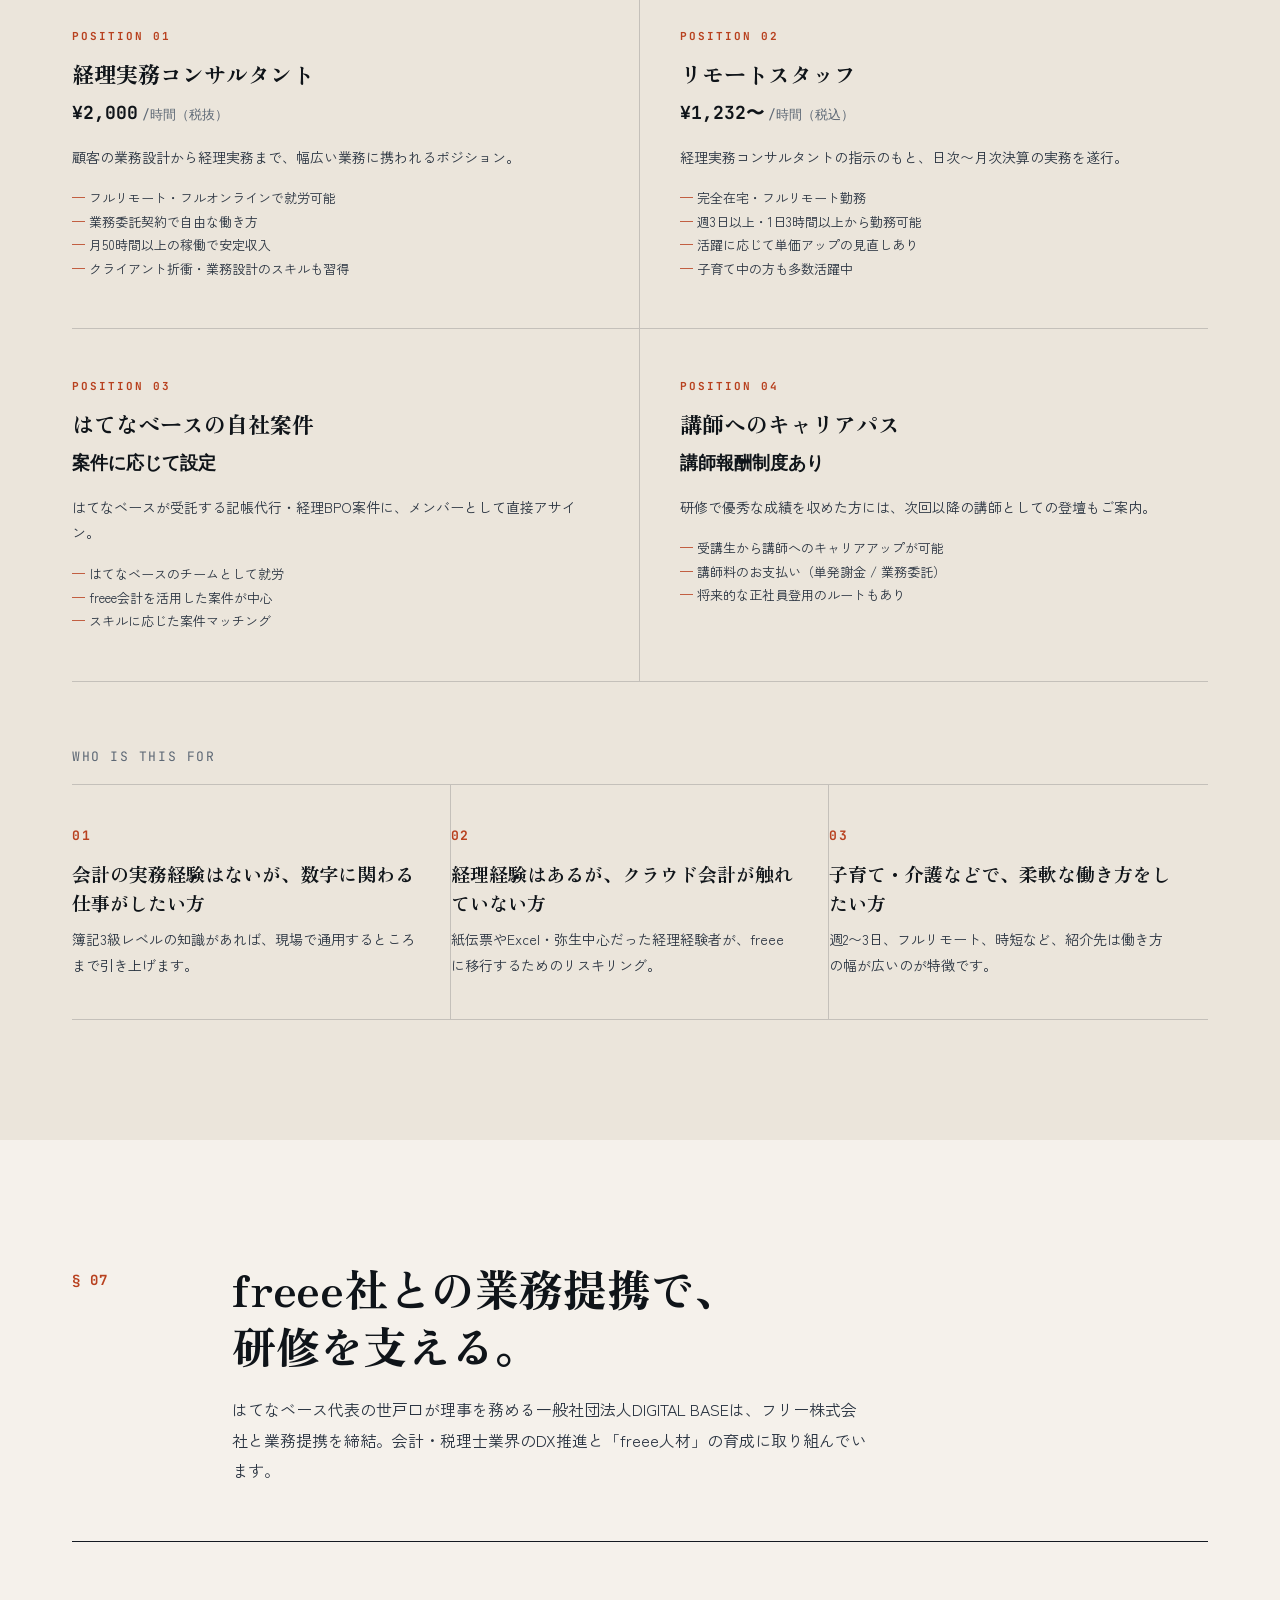
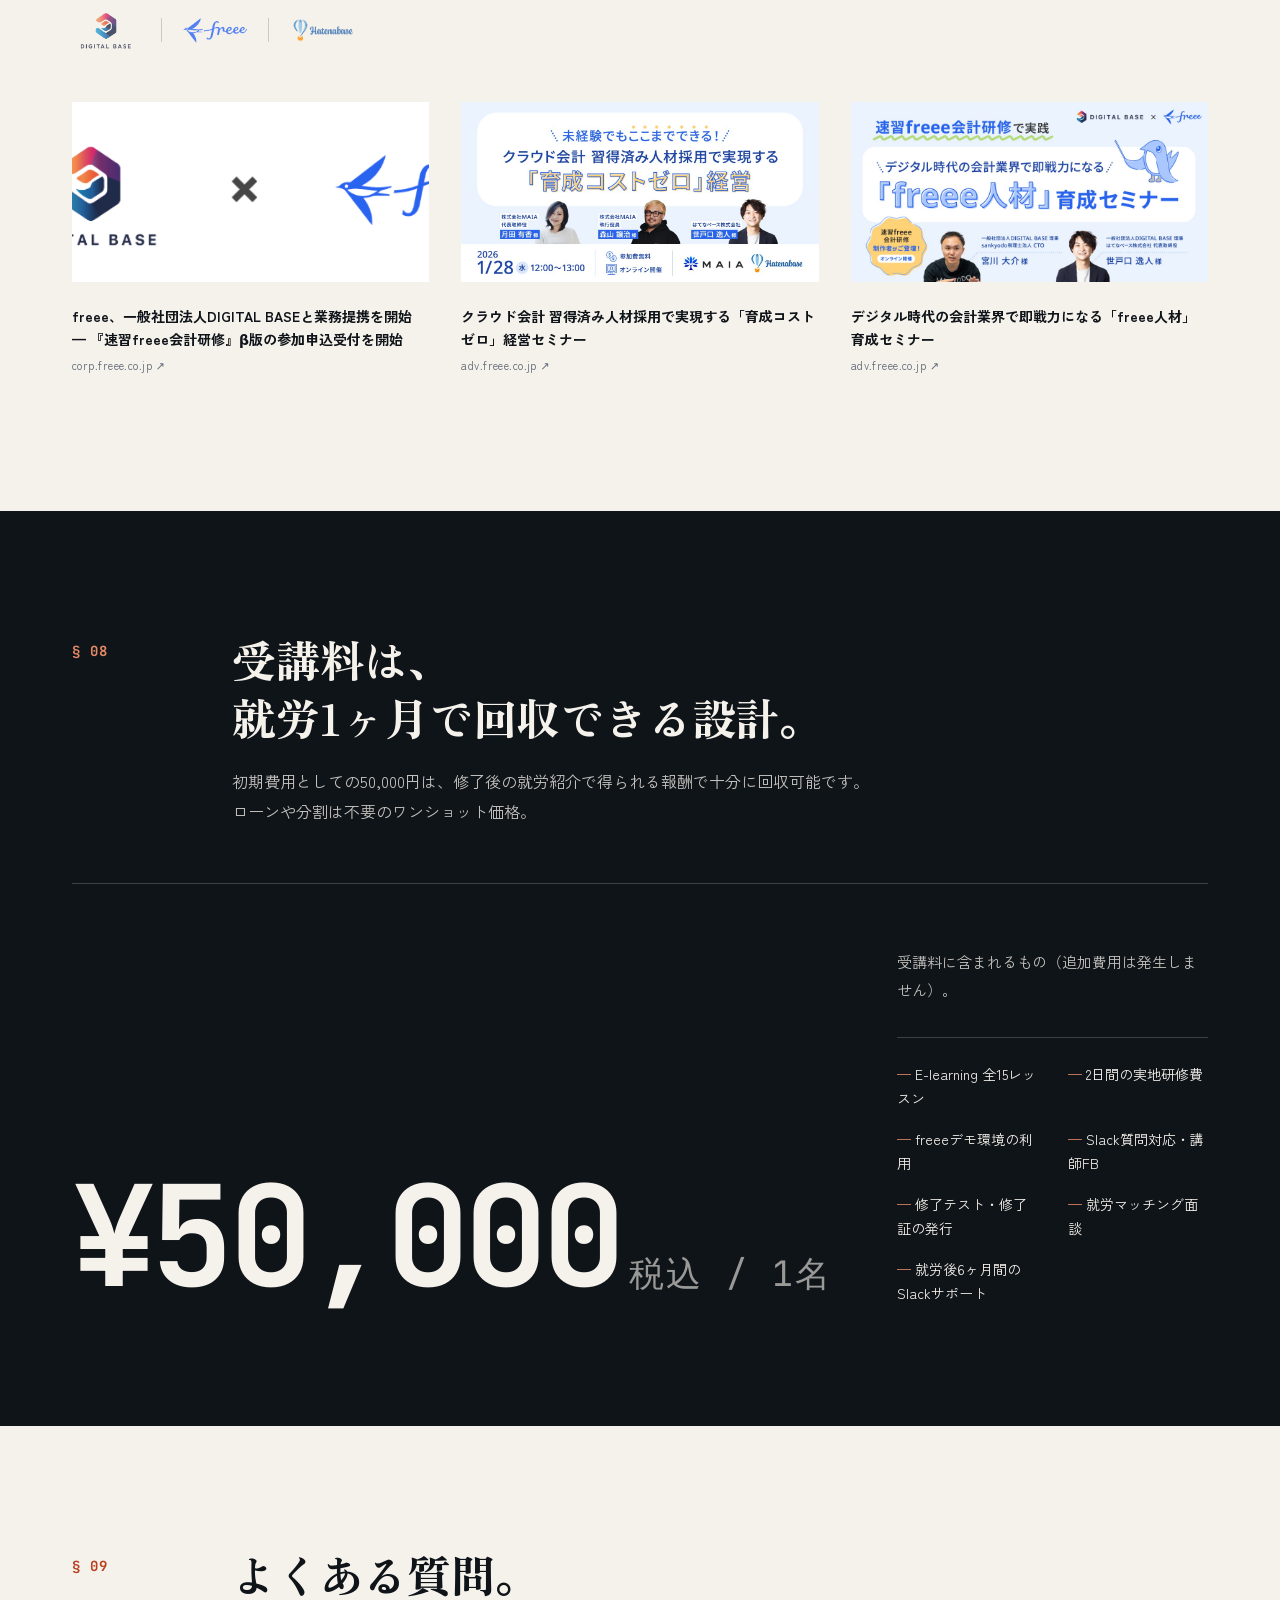
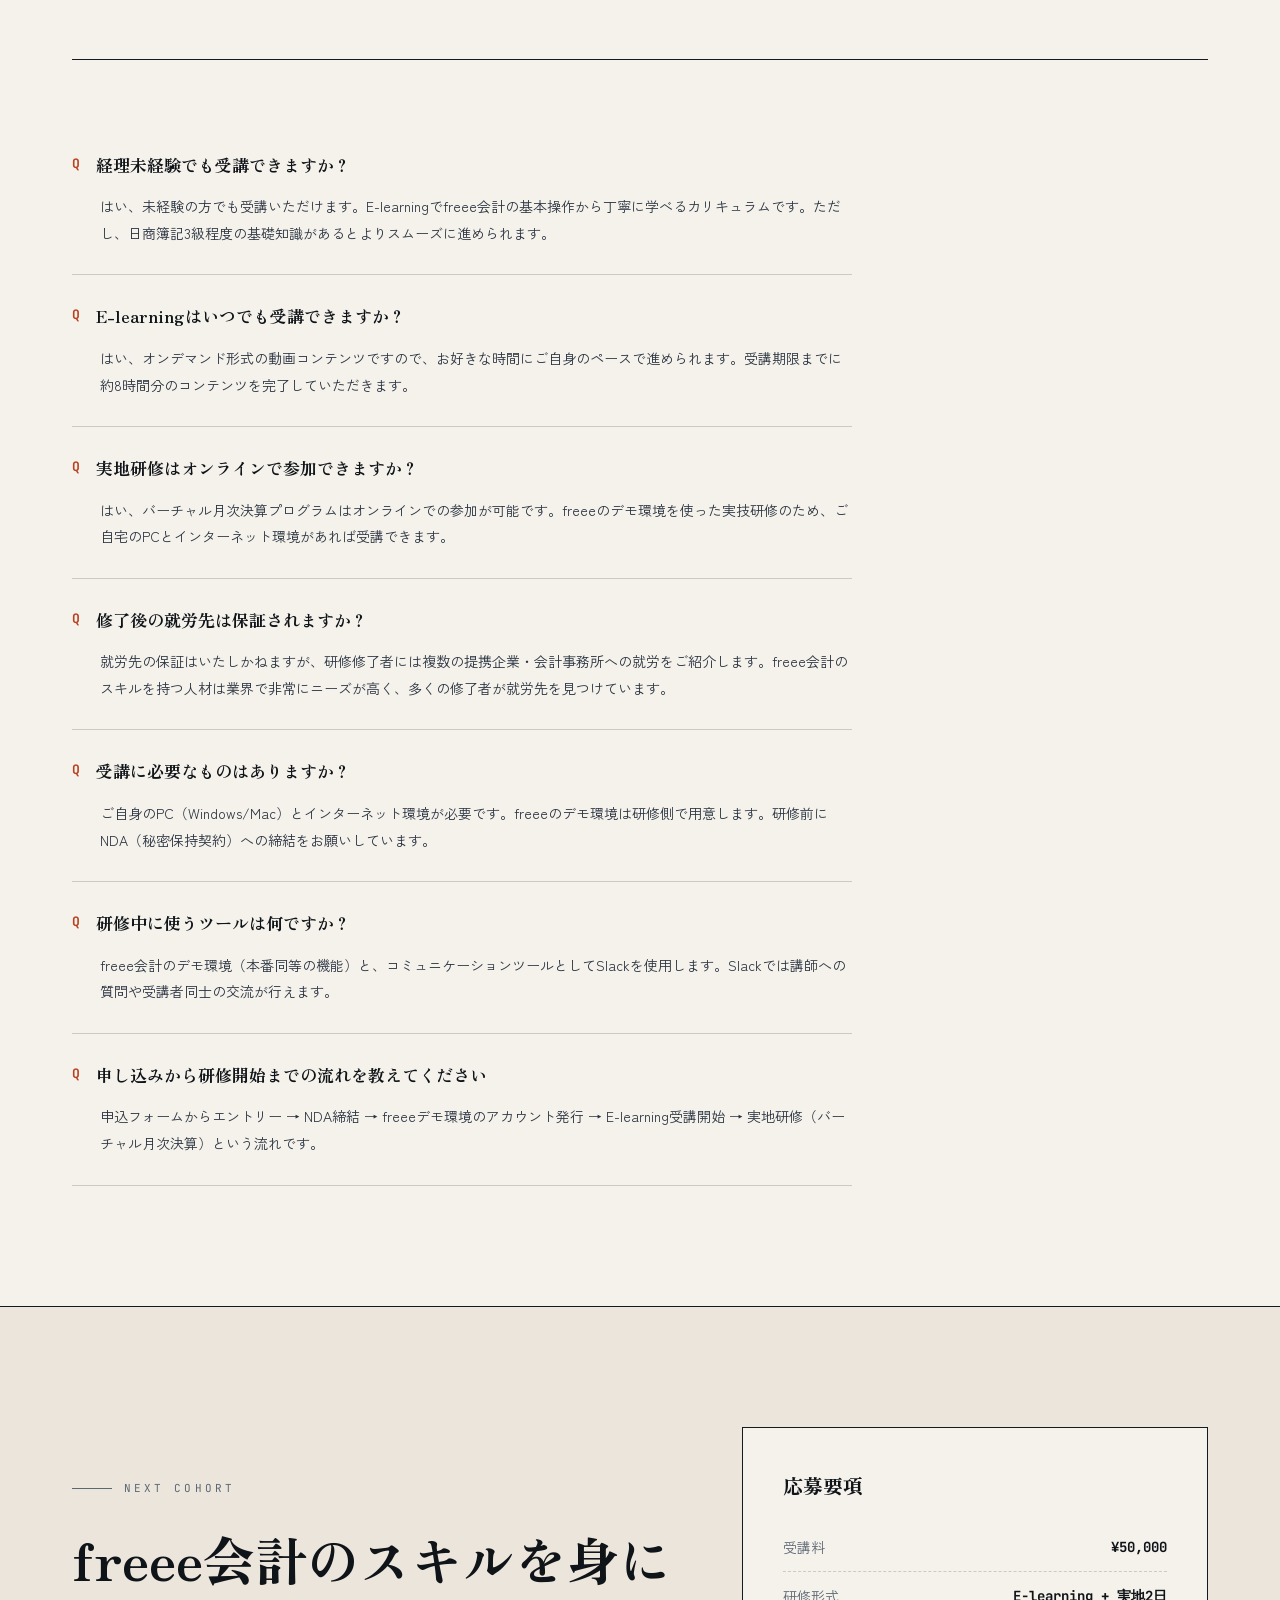
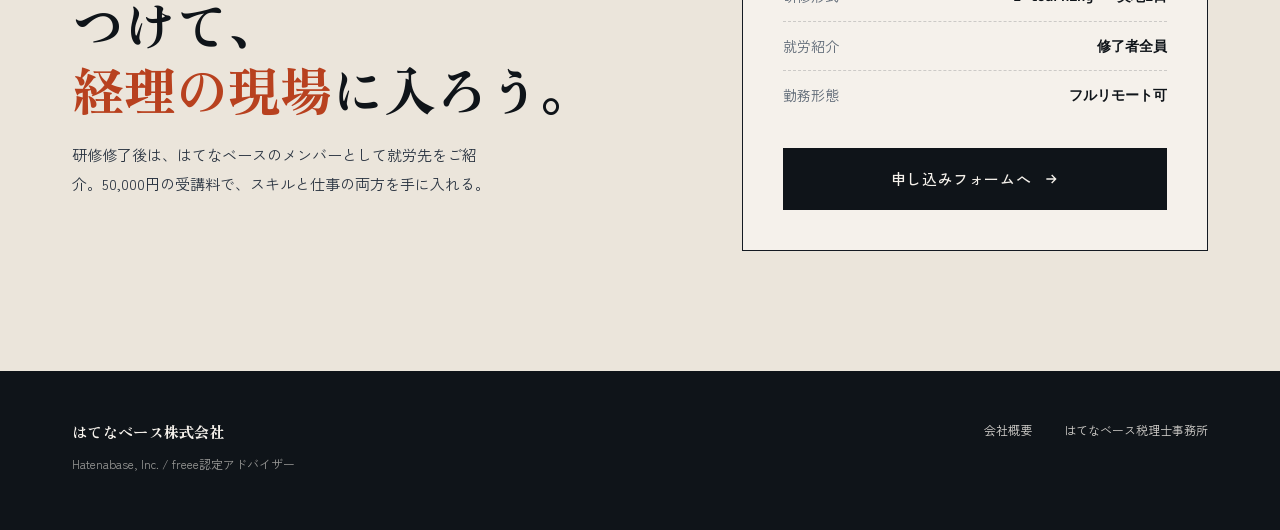
==== commit 79ab74a8: "経理実務コンサルタントの時給を2,000円に修正 Co-Authored-By: Claude Opus 4.6 <noreply@anthropic.com>" ====
--- a/index.html
+++ b/index.html
@@ -712,7 +712,7 @@
       <div class="employ-item fade">
         <div class="employ-tag">POSITION 01</div>
         <div class="employ-title">経理実務コンサルタント</div>
-        <div class="employ-wage">¥2,000–3,000<small>/時間（税抜）</small></div>
+        <div class="employ-wage">¥2,000<small>/時間（税抜）</small></div>
         <div class="employ-body">顧客の業務設計から経理実務まで、幅広い業務に携われるポジション。</div>
         <ul class="employ-list">
           <li>フルリモート・フルオンラインで就労可能</li>
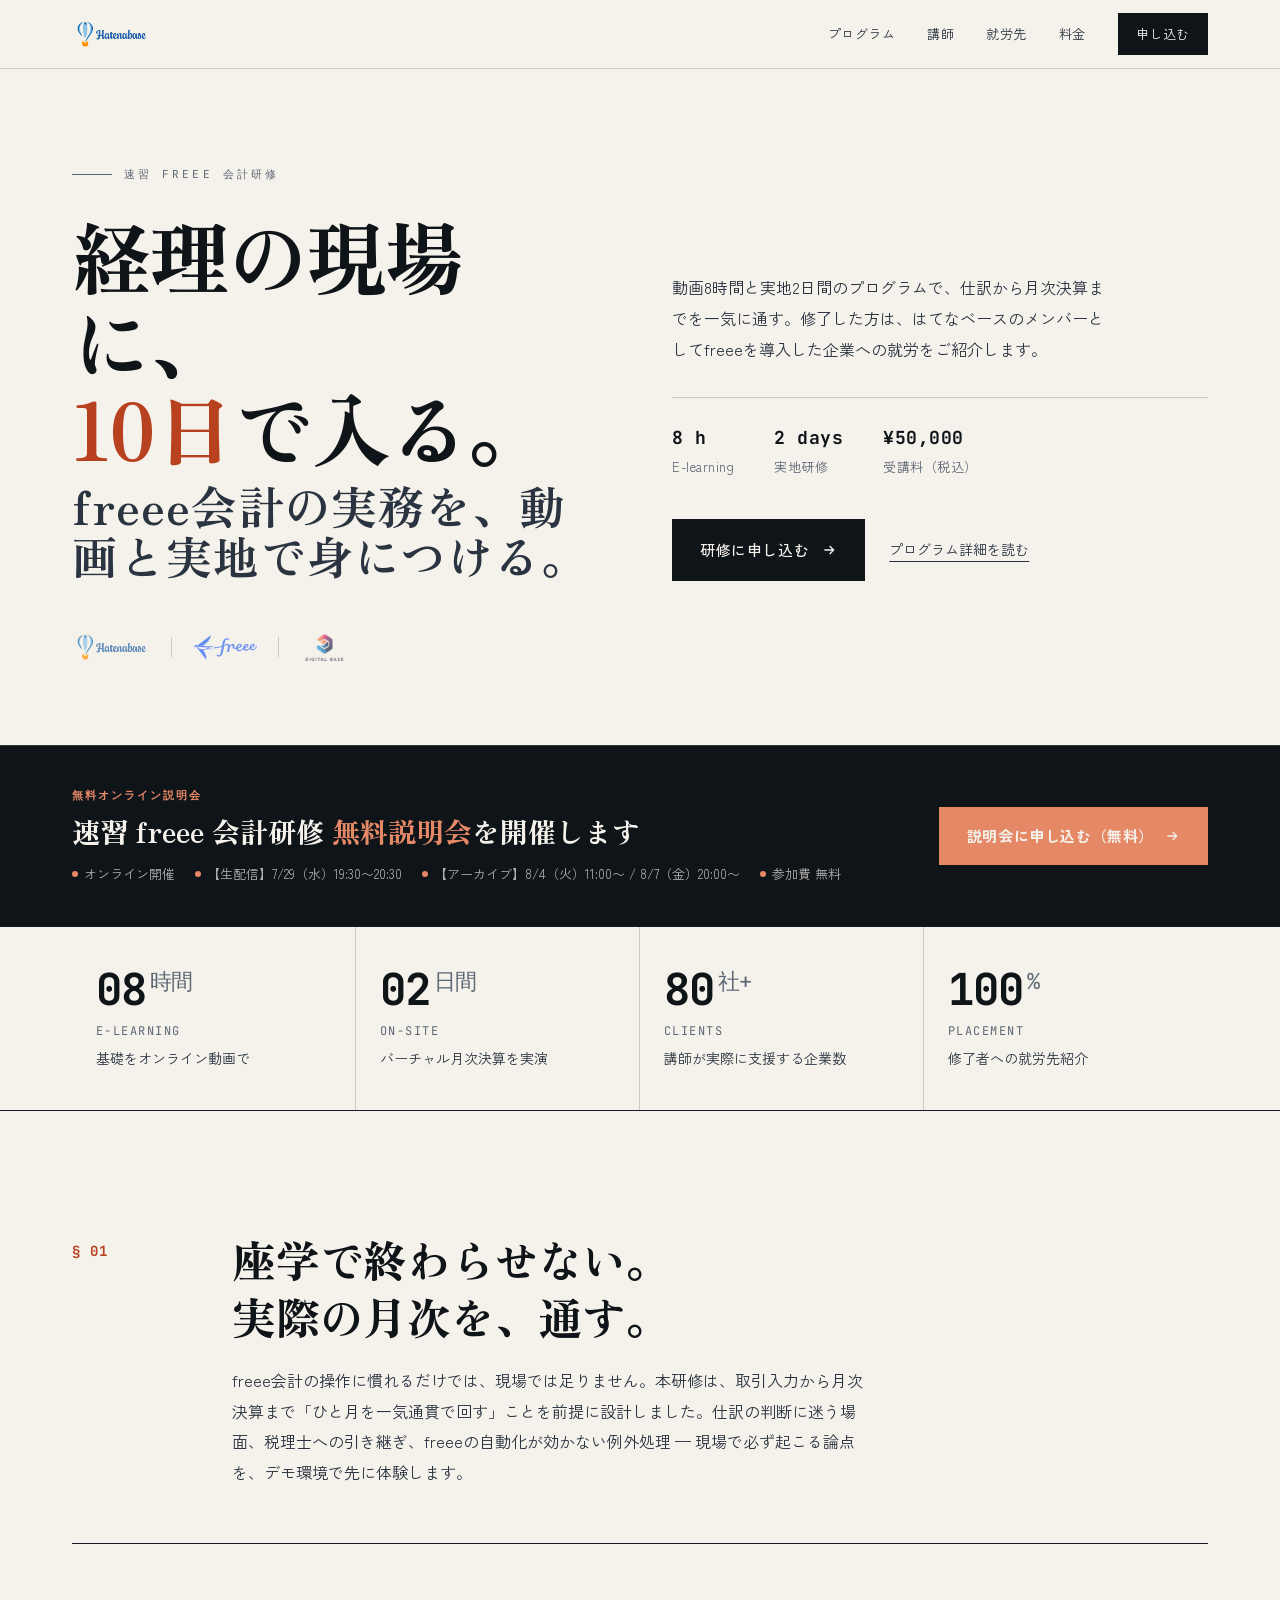
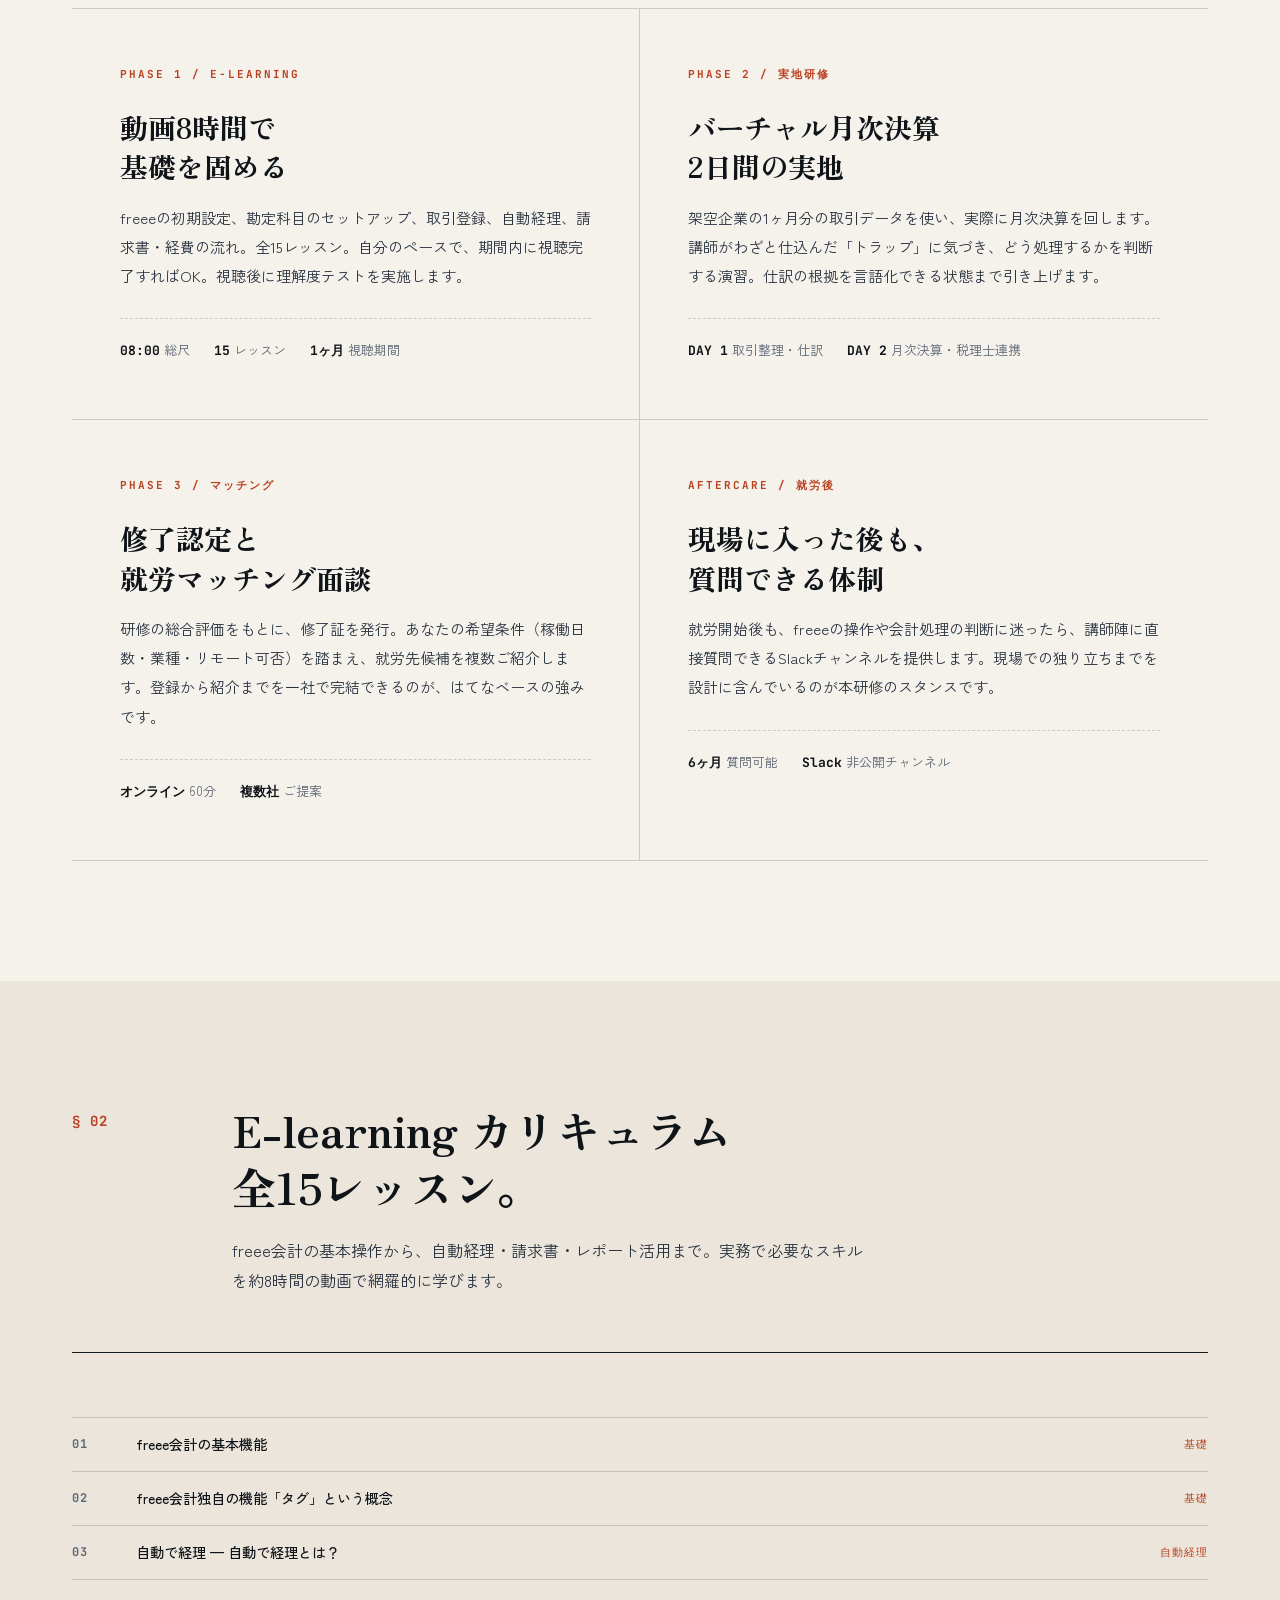
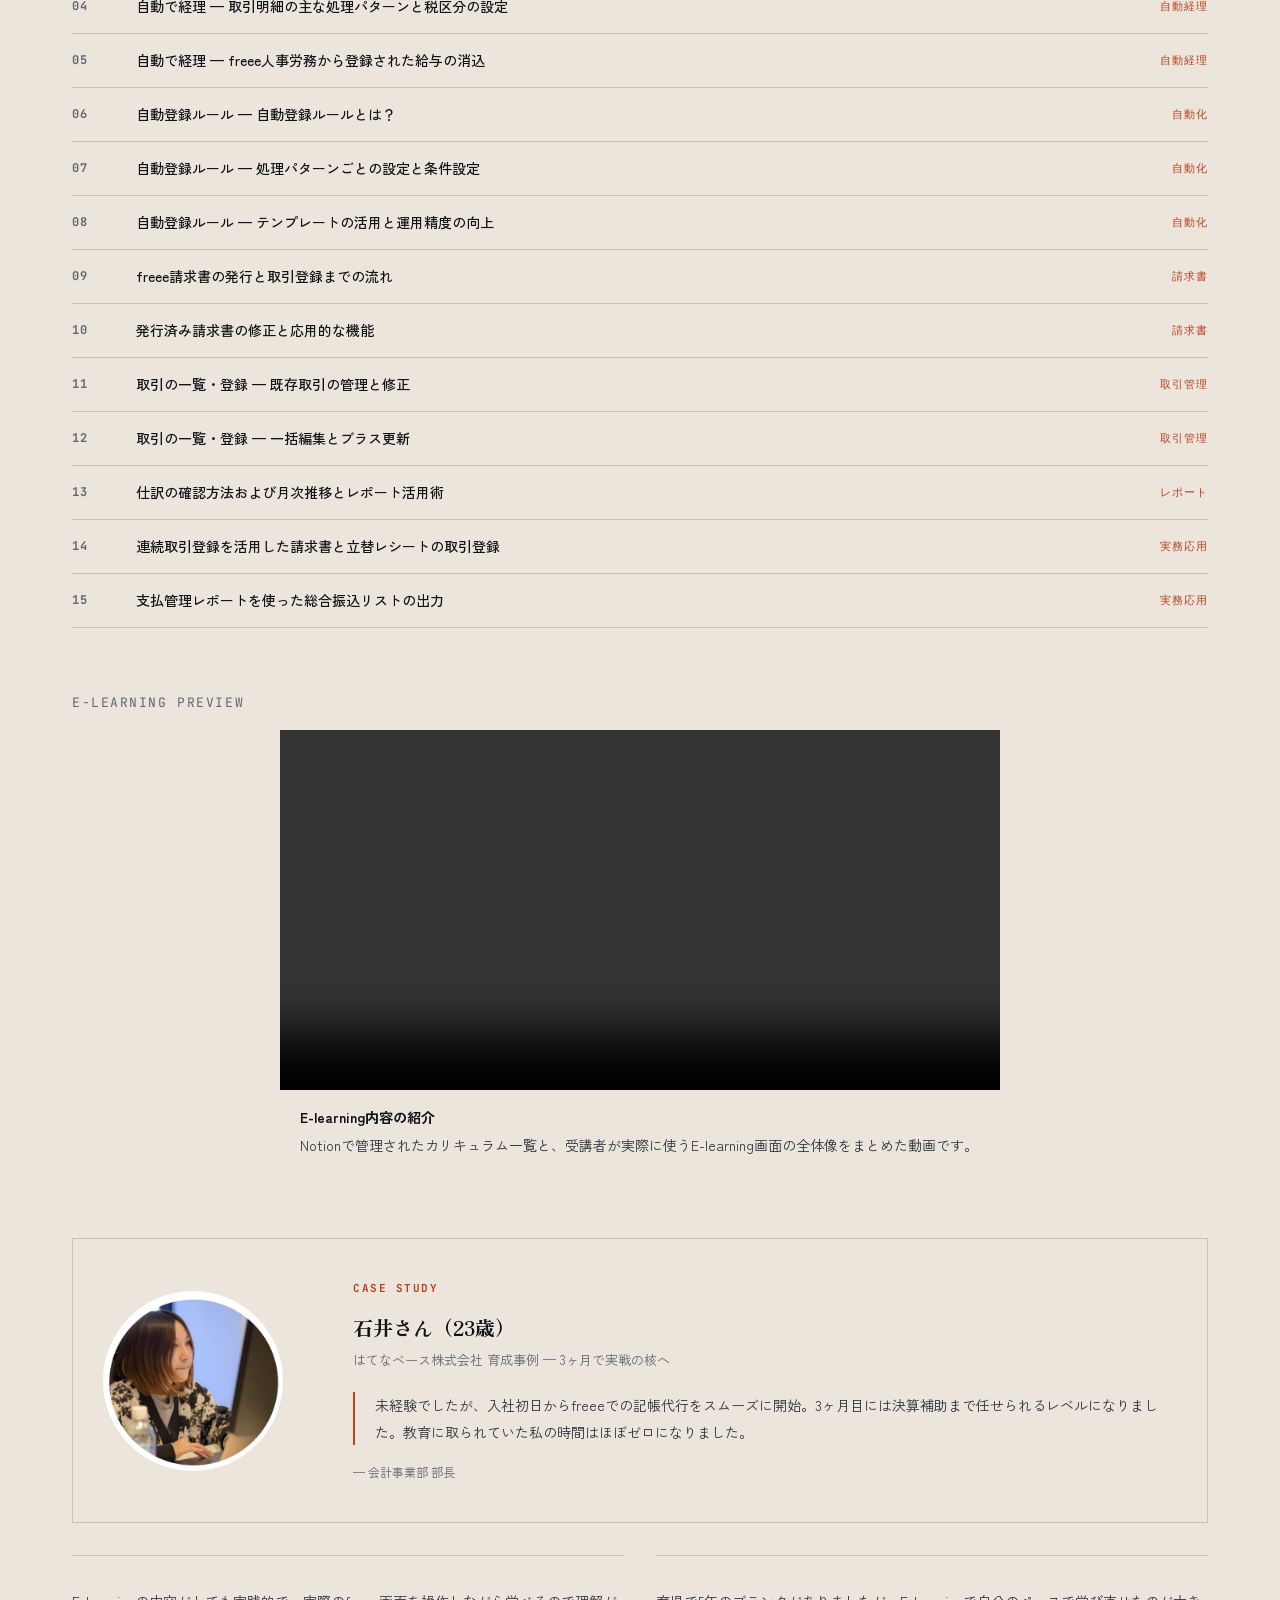
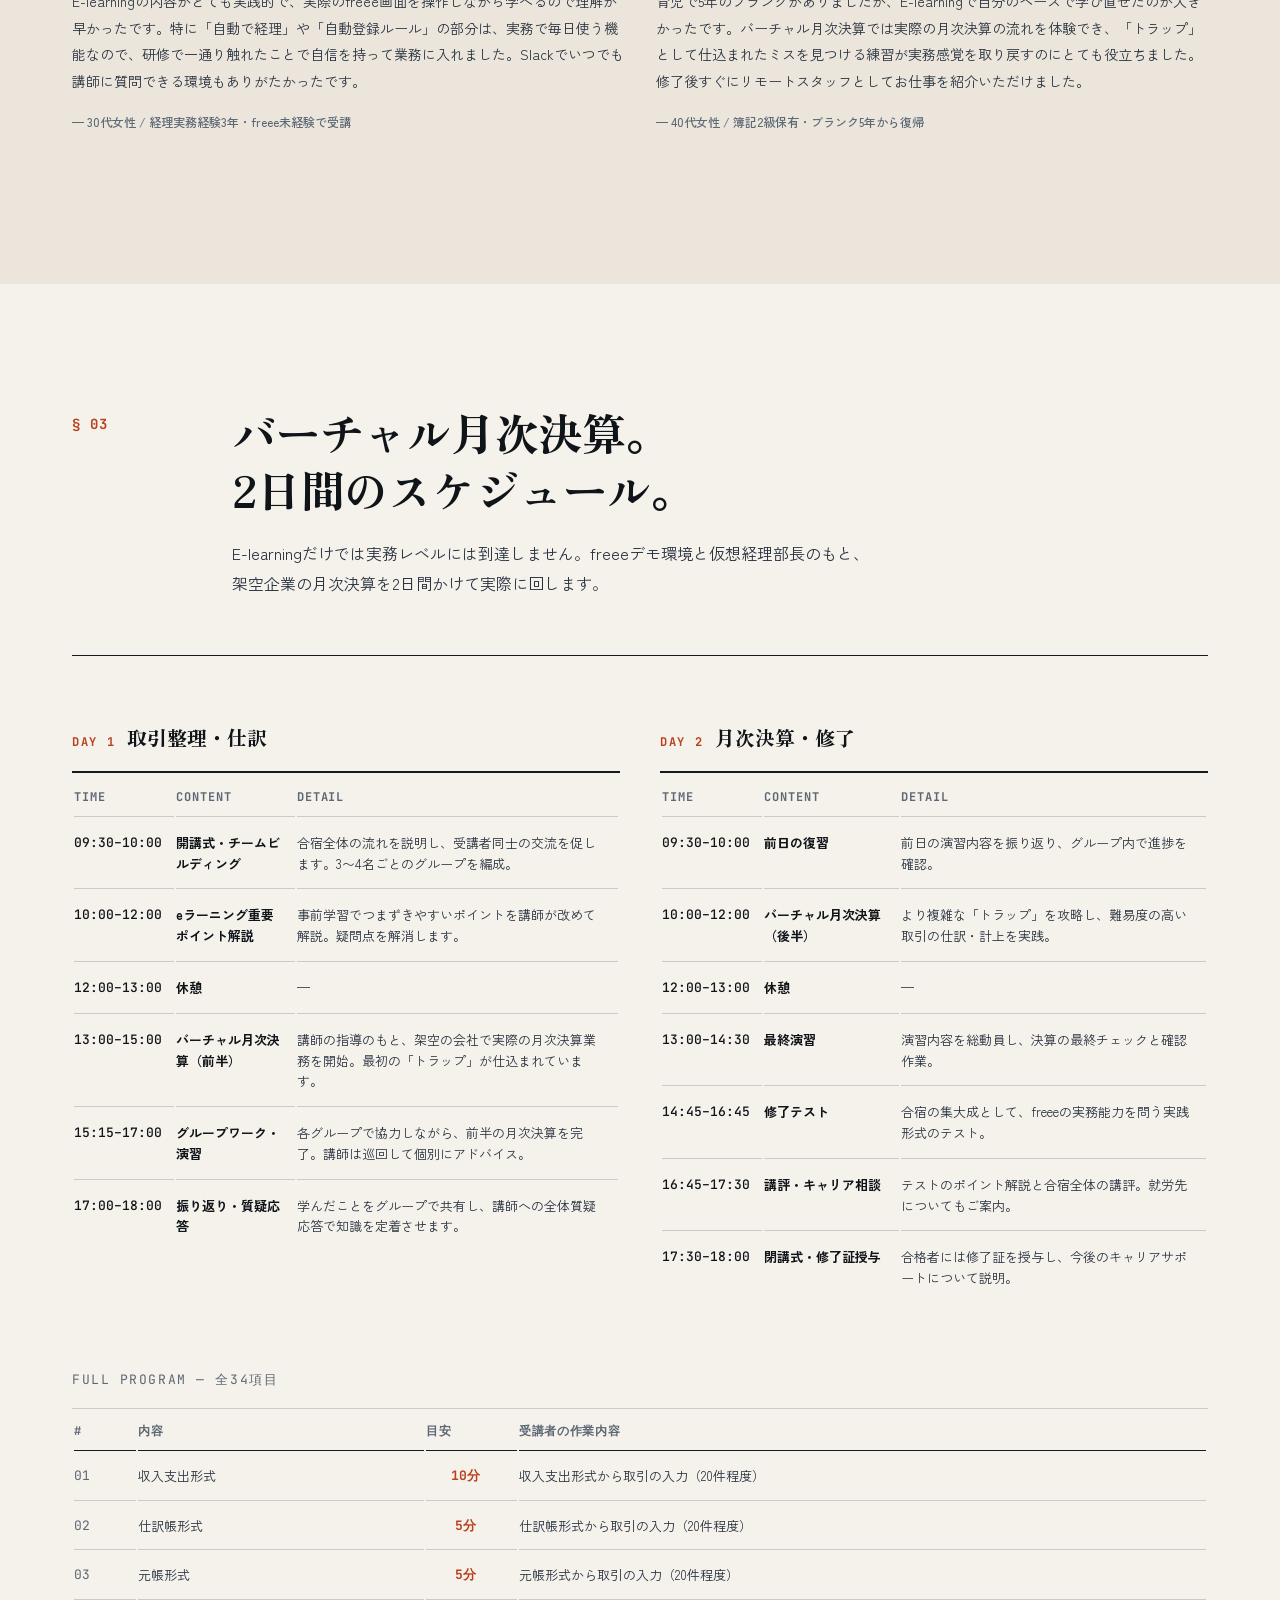
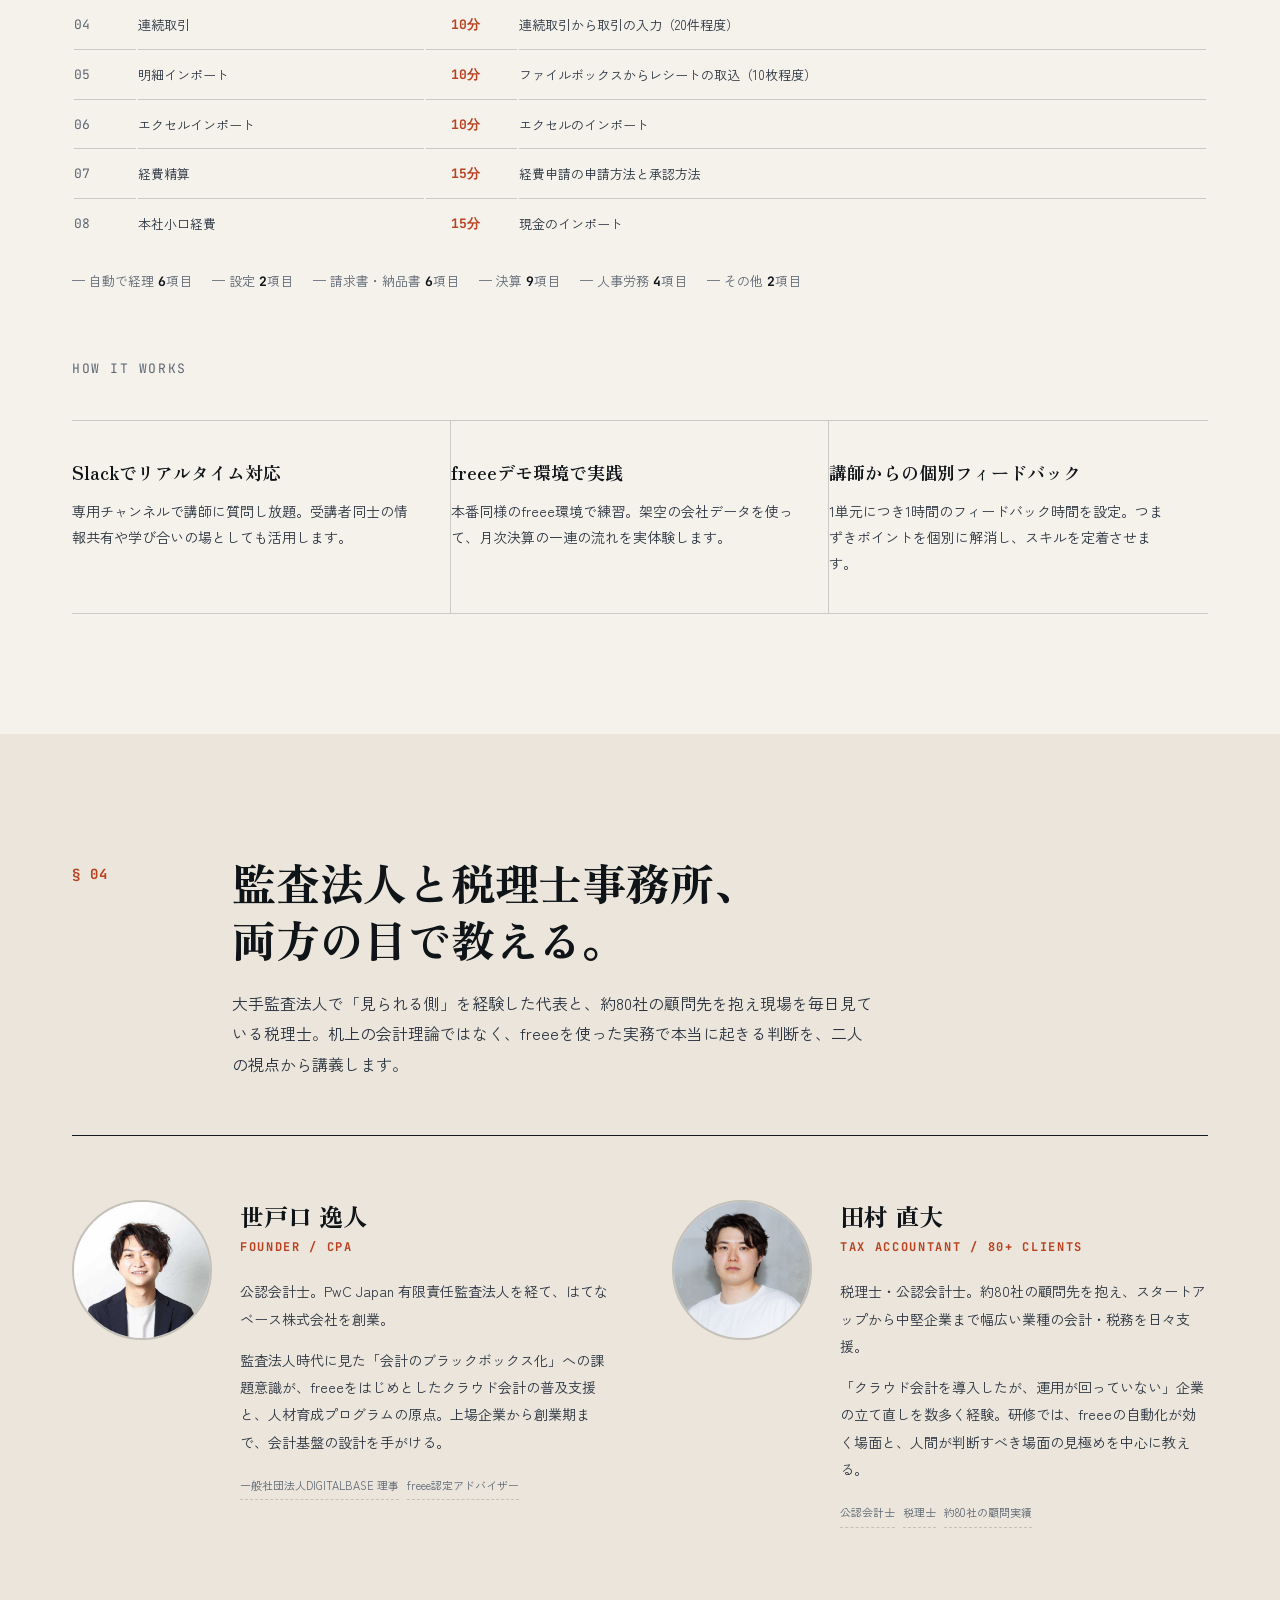
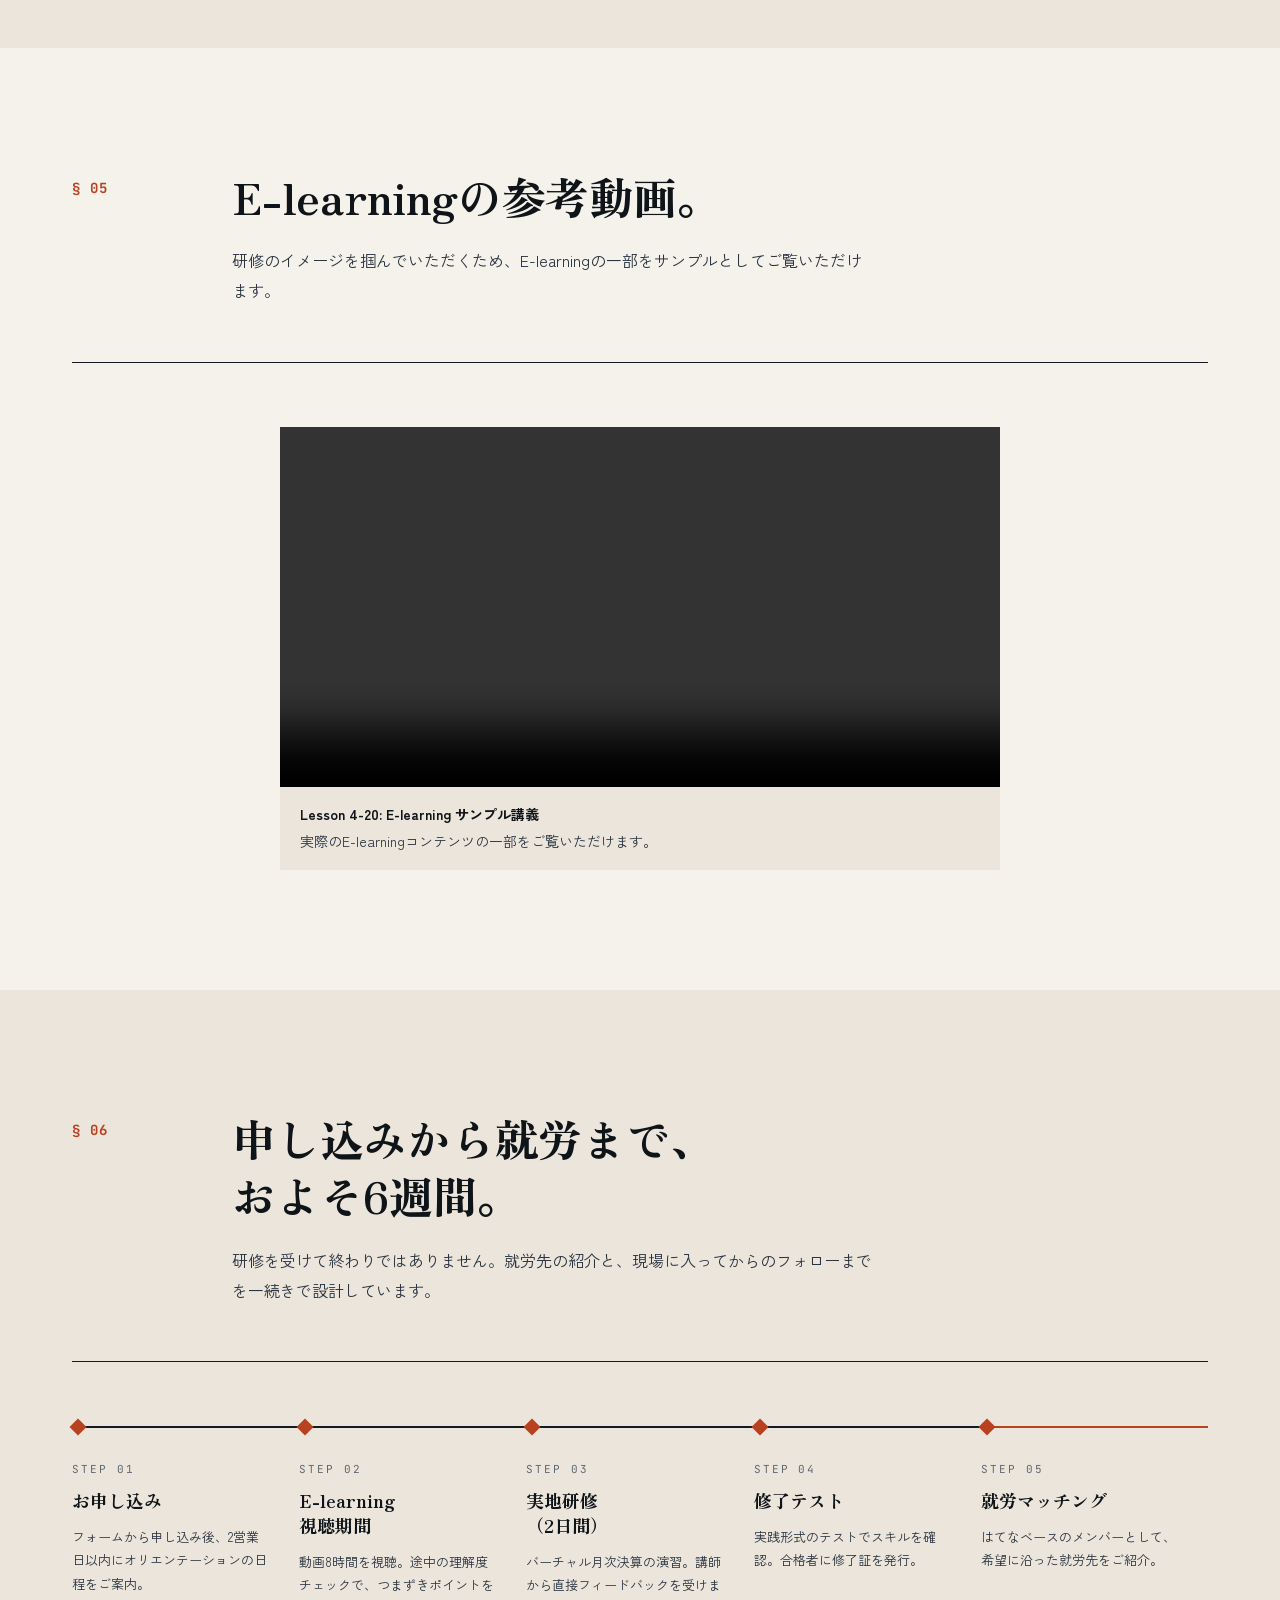
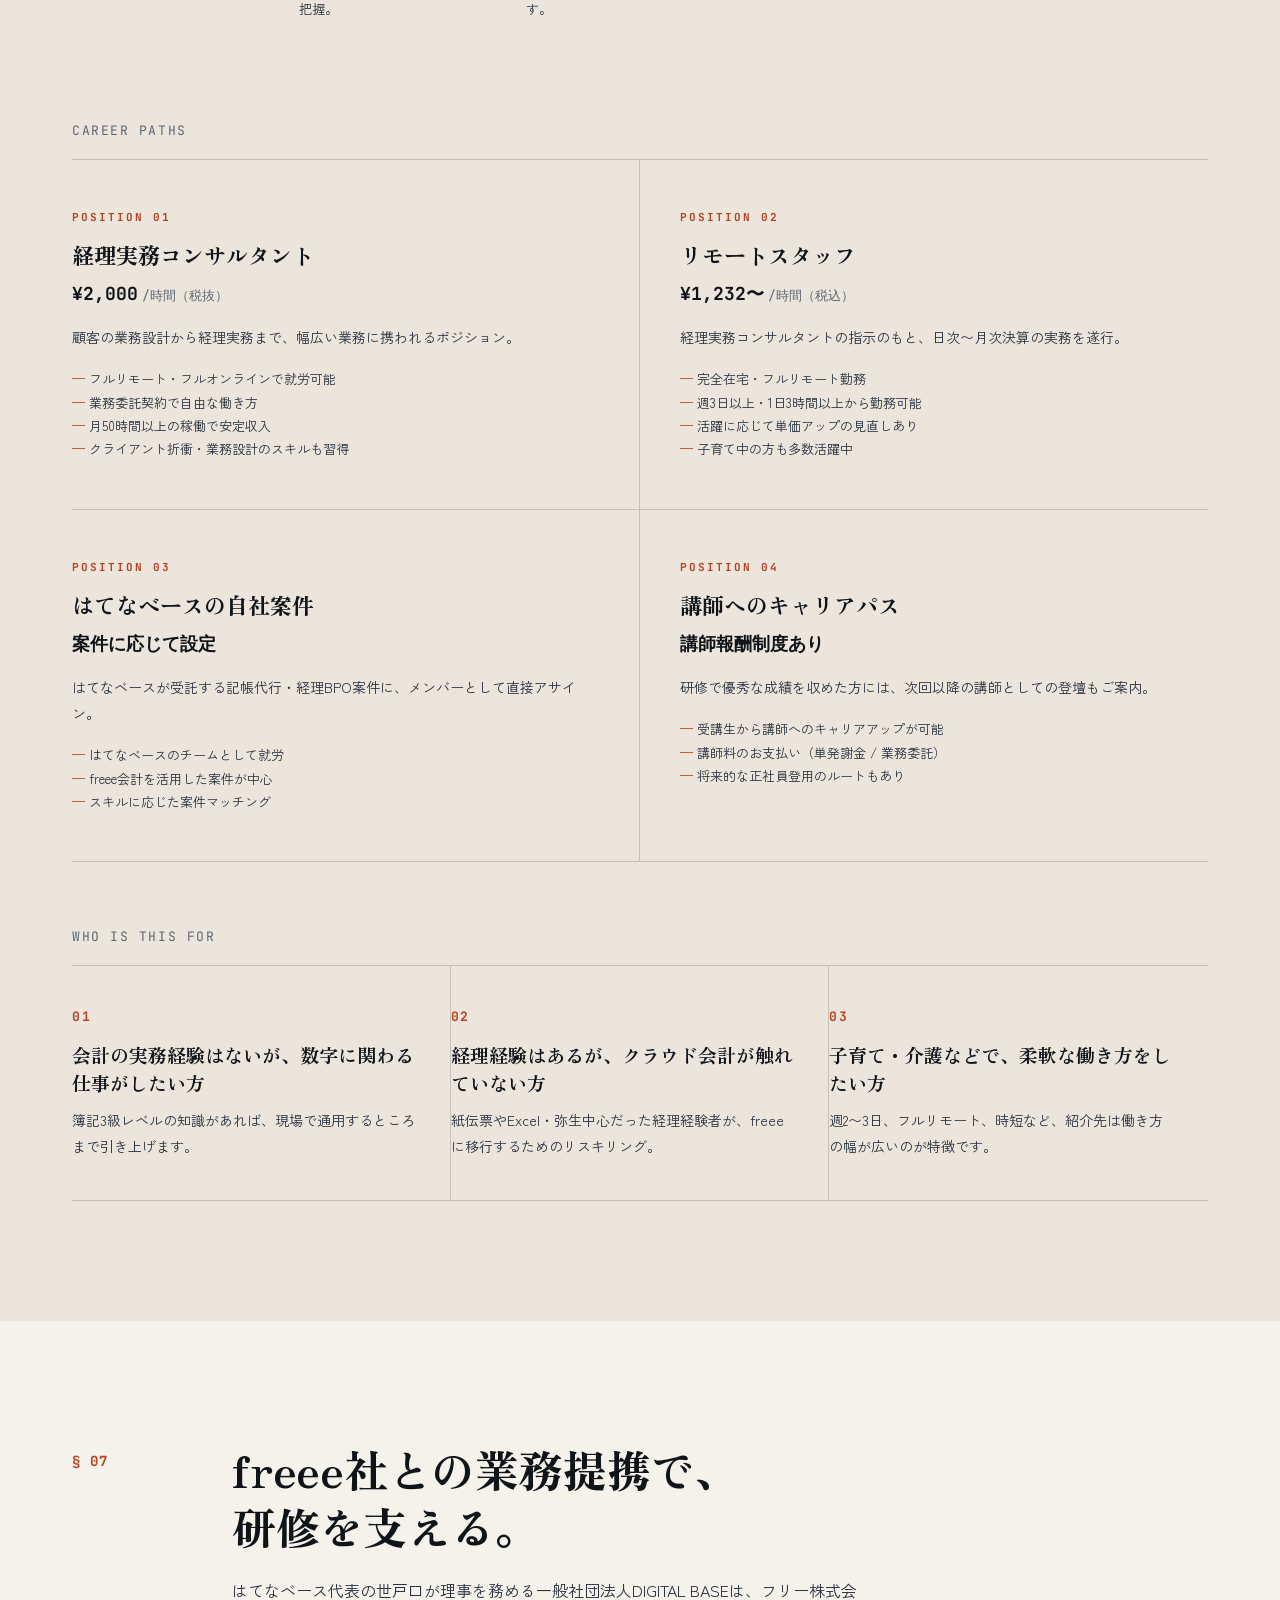
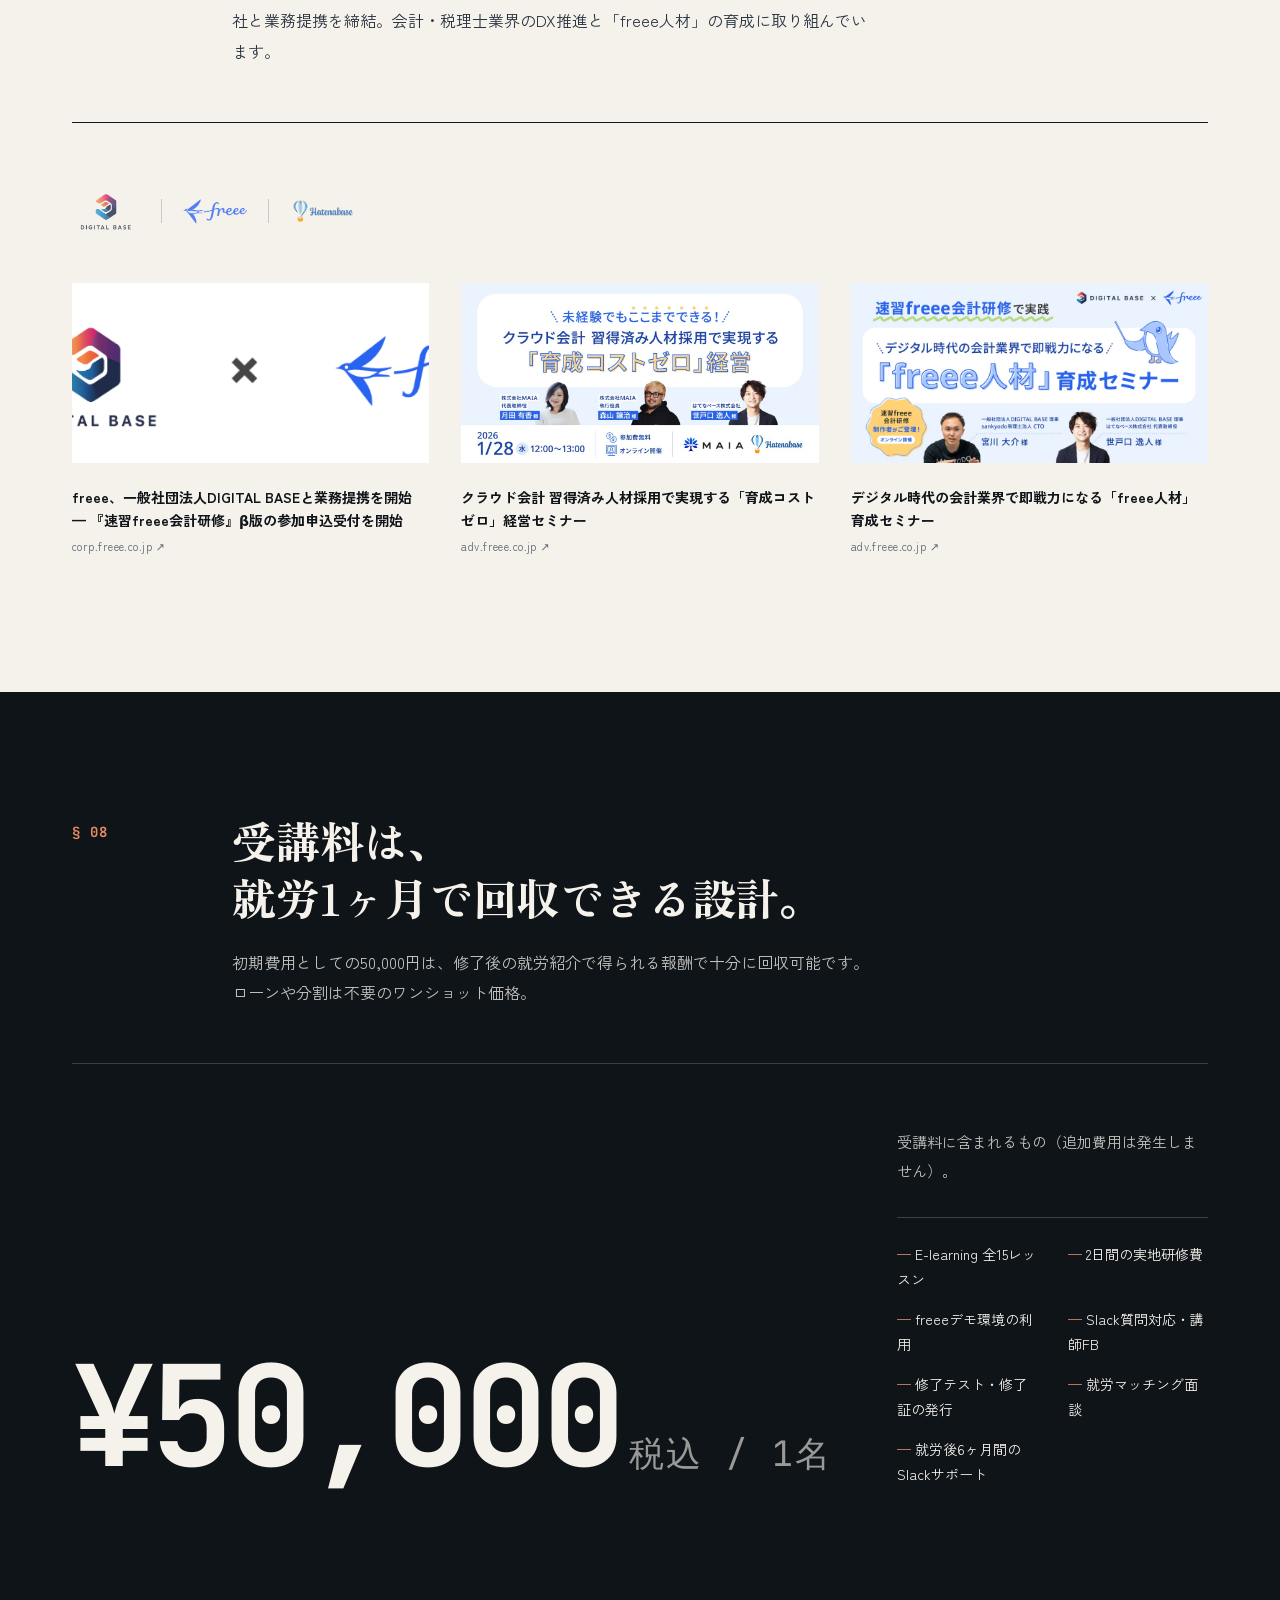
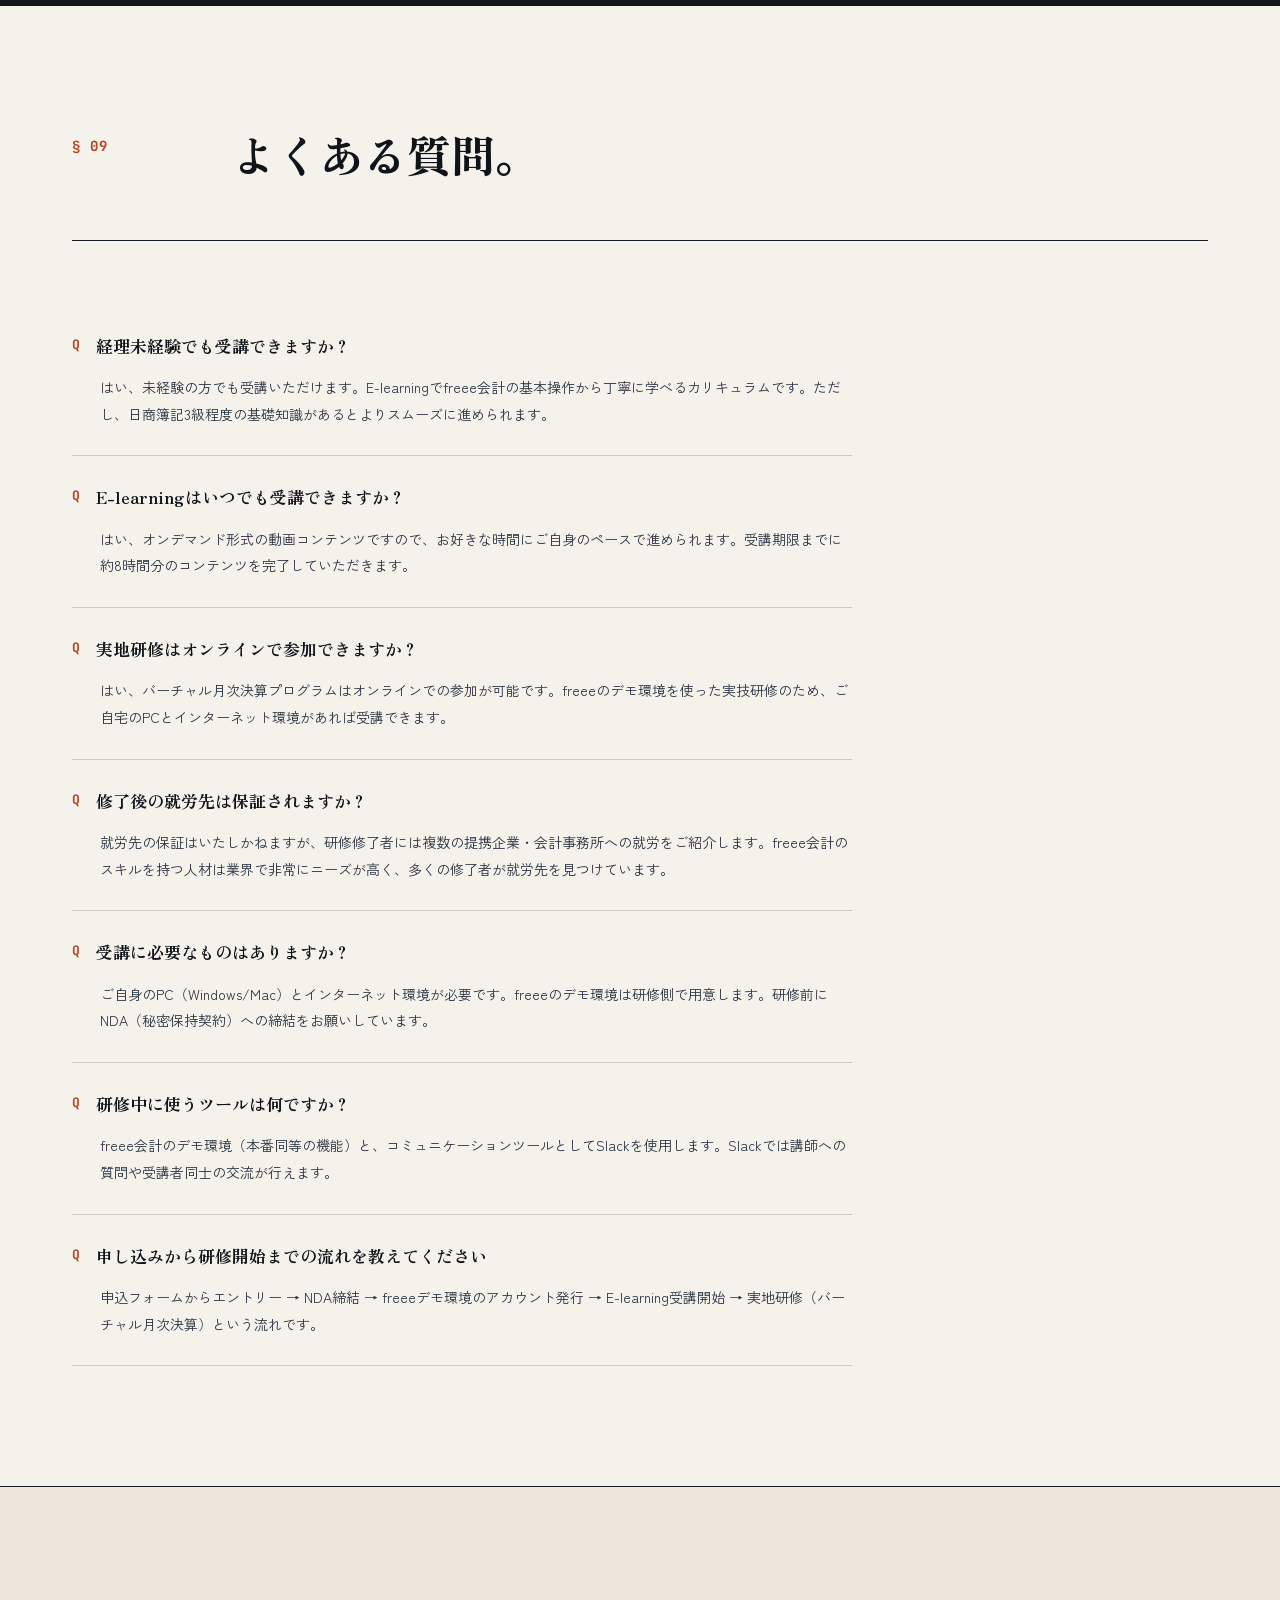
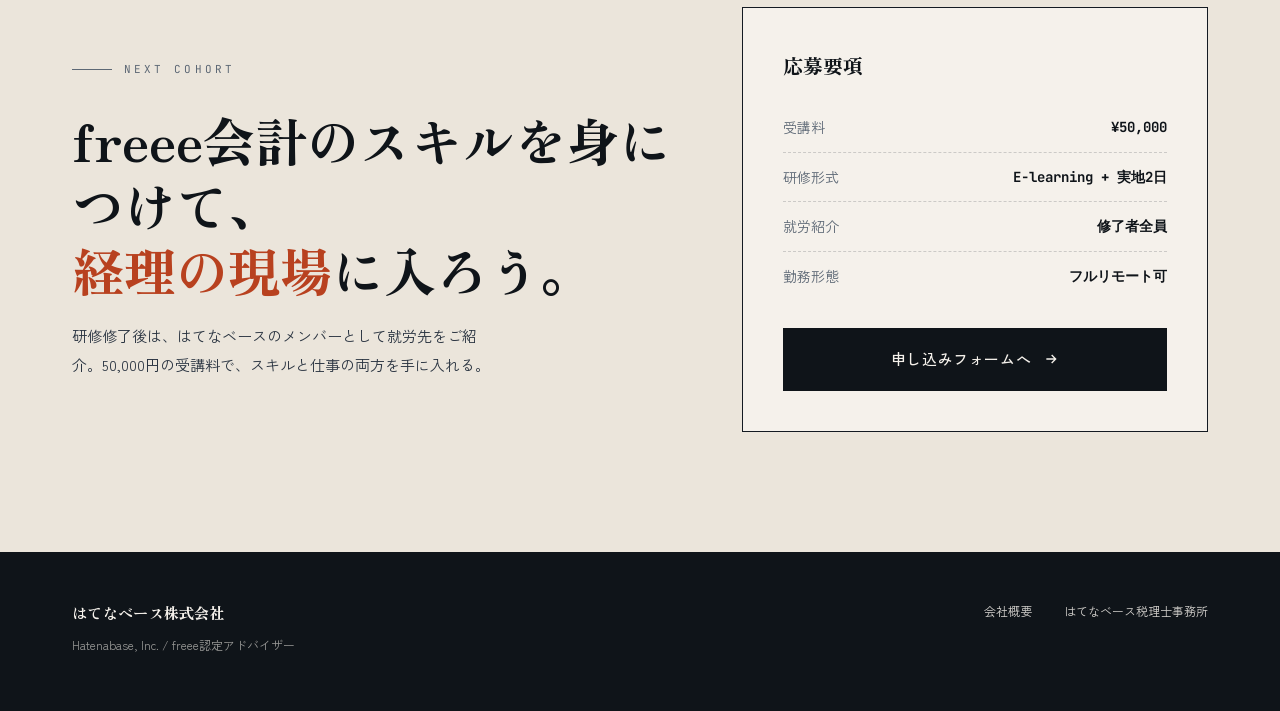
==== commit 1393ca78: "説明会情報を7/29生配信+アーカイブ(8/4, 8/7)に更新 Co-Authored-By: Claude Opus 4.6 (1M context) <noreply@anthropic.com" ====
--- a/index.html
+++ b/index.html
@@ -286,6 +286,21 @@
 .ptable tr:last-child td{border-bottom:none}
 .ptable .est{text-align:center;font-family:"JetBrains Mono",monospace;font-weight:700;color:var(--accent)}
 
+/* SEMINAR BANNER */
+.seminar-banner{background:var(--ink);color:var(--paper);border-top:1px solid rgba(245,241,235,.15)}
+.seminar-inner{display:flex;align-items:center;justify-content:space-between;gap:32px;padding:40px 0;flex-wrap:wrap}
+.seminar-info{display:flex;flex-direction:column;gap:8px}
+.seminar-badge{display:inline-block;font-family:"JetBrains Mono",monospace;font-size:11px;font-weight:700;letter-spacing:.18em;color:#e58866;text-transform:uppercase}
+.seminar-title-text{font-family:"Zen Old Mincho",serif;font-weight:900;font-size:clamp(20px,2.8vw,28px);line-height:1.35;color:var(--paper)}
+.seminar-title-text em{font-style:normal;color:#e58866}
+.seminar-details{display:flex;gap:20px;flex-wrap:wrap;margin-top:4px}
+.seminar-chip{font-size:13px;color:rgba(245,241,235,.7);display:flex;align-items:center;gap:6px}
+.seminar-chip::before{content:"";width:6px;height:6px;background:#e58866;border-radius:50%;flex-shrink:0}
+.seminar-cta-btn{display:inline-flex;align-items:center;gap:10px;padding:16px 28px;background:#e58866;color:var(--paper);text-decoration:none;font-size:15px;font-weight:700;letter-spacing:.04em;transition:background .2s;white-space:nowrap}
+.seminar-cta-btn:hover{background:var(--accent)}
+.seminar-cta-btn svg{width:16px;height:16px}
+@media(max-width:720px){.seminar-inner{flex-direction:column;align-items:flex-start;gap:24px}}
+
 /* FADE */
 .fade{opacity:0;transform:translateY(20px);transition:opacity .6s ease,transform .6s ease}
 .fade.visible{opacity:1;transform:none}
@@ -344,6 +359,28 @@
         <div class="sep"></div>
         <img src="images/digitalbase-logo.png" alt="DIGITAL BASE" style="height:36px"/>
       </div>
+    </div>
+  </div>
+</section>
+
+<!-- SEMINAR BANNER -->
+<section class="seminar-banner">
+  <div class="wrap">
+    <div class="seminar-inner">
+      <div class="seminar-info">
+        <div class="seminar-badge">無料オンライン説明会</div>
+        <div class="seminar-title-text">速習 freee 会計研修 <em>無料説明会</em>を開催します</div>
+        <div class="seminar-details">
+          <span class="seminar-chip">オンライン開催</span>
+          <span class="seminar-chip">【生配信】7/29（水）19:30〜20:30</span>
+          <span class="seminar-chip">【アーカイブ】8/4（火）11:00〜 / 8/7（金）20:00〜</span>
+          <span class="seminar-chip">参加費 無料</span>
+        </div>
+      </div>
+      <a href="https://hatenabase-freee-trainning08.peatix.com/view" target="_blank" class="seminar-cta-btn">
+        説明会に申し込む（無料）
+        <svg viewBox="0 0 24 24" fill="none" stroke="currentColor" stroke-width="2"><path d="M5 12h14M13 6l6 6-6 6"/></svg>
+      </a>
     </div>
   </div>
 </section>
